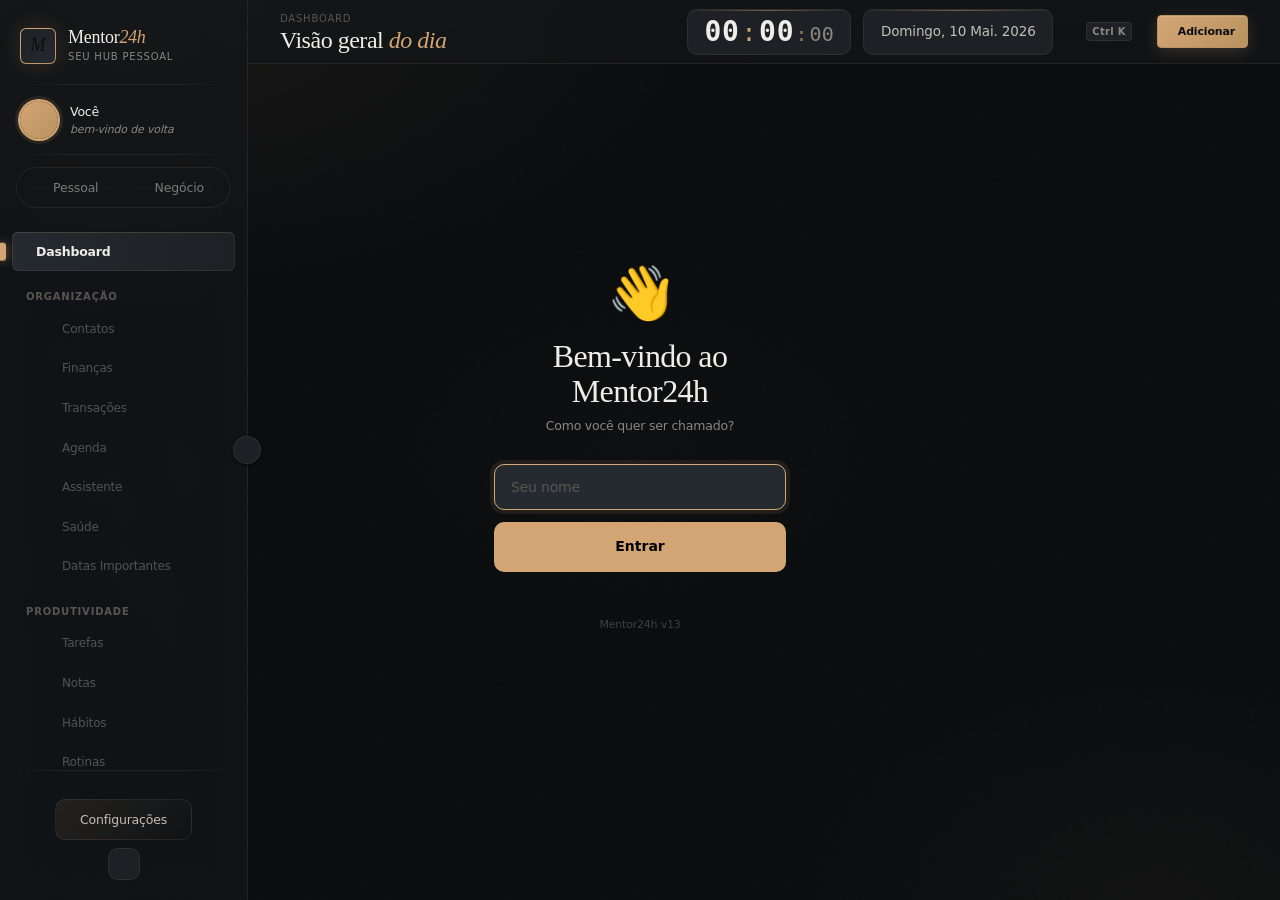
==== index.html @ c465fd3e "chore: indicador de versão visível na tela de boas-vindas (v13) Mostra "Mentor24h v13" na tela de no" ====
<!DOCTYPE html>
<html lang="pt-BR" data-theme="dark" data-mode="pessoal">
<head>
  <meta charset="UTF-8">
  <meta name="viewport" content="width=device-width, initial-scale=1.0, viewport-fit=cover">
  <meta name="theme-color" content="#08080F">
  <title>Mentor24h — Seu Hub Pessoal</title>
  <meta name="description" content="Organize sua vida pessoal e seu negócio num só lugar.">
  <!-- SEC-01: Content Security Policy — bloqueia exfiltração de localStorage por XSS -->
  <meta http-equiv="Content-Security-Policy" content="default-src 'self'; script-src 'self' 'unsafe-inline'; style-src 'self' 'unsafe-inline' https://fonts.googleapis.com; font-src 'self' https://fonts.gstatic.com; connect-src https://openrouter.ai https://api.openai.com https://generativelanguage.googleapis.com https://api.anthropic.com https://api.groq.com https://qrnvykzozbnqmvicscbr.supabase.co; img-src 'self' data: blob:; object-src 'none';">

  <!-- Fontes: preconnect elimina latência DNS/TLS; link paralelo ao invés de @import sequencial -->
  <link rel="preconnect" href="https://fonts.googleapis.com">
  <link rel="preconnect" href="https://fonts.gstatic.com" crossorigin>
  <link rel="stylesheet" href="https://fonts.googleapis.com/css2?family=Fraunces:ital,opsz,wght@0,9..144,300;0,9..144,400;0,9..144,500;1,9..144,300;1,9..144,400&family=Switzer:wght@300;400;500;600;700&family=JetBrains+Mono:wght@400;500;600&display=swap">
  <link rel="stylesheet" href="css/tokens.css">
  <link rel="stylesheet" href="css/base.css">
  <link rel="stylesheet" href="css/layout.css?v=10">
  <link rel="stylesheet" href="css/bento.css?v=8">
  <link rel="stylesheet" href="css/components.css?v=8">
  <link rel="stylesheet" href="css/pages.css?v=10">
  <link rel="stylesheet" href="css/motion.css?v=8">
  <link rel="stylesheet" href="css/negocio.css?v=2">
  <link rel="stylesheet" href="css/themes.css">
  <link rel="stylesheet" href="css/sidebar.css?v=4">
  <link rel="stylesheet" href="css/dashboard-pessoal.css?v=1">
  <link rel="stylesheet" href="css/painel-negocio.css?v=2">
  <link rel="stylesheet" href="css/medicamentos.css">
  <link rel="stylesheet" href="css/print.css">
  <link rel="manifest" href="manifest.json">
  <link rel="apple-touch-icon" href="data:image/svg+xml,%3Csvg xmlns='http://www.w3.org/2000/svg' viewBox='0 0 192 192'%3E%3Crect width='192' height='192' rx='32' fill='%230B0D0F'/%3E%3Ctext x='50%25' y='56%25' dominant-baseline='middle' text-anchor='middle' font-family='serif' font-size='120' font-weight='bold' fill='%23D4A574'%3EM%3C/text%3E%3C/svg%3E">
</head>
<body>

<div id="app">

  <!-- ═══ SIDEBAR ═══ -->
  <aside id="sidebar">
    <div class="sidebar-inner">
    <!-- ZONA 1: Logo & Branding -->
    <div class="sidebar-zona-logo" data-zona="1">
      <div class="brand-logo"><span>M</span></div>
      <div class="brand-text">
        <span class="name">Mentor<em>24h</em></span>
        <span class="tag">Seu Hub Pessoal</span>
      </div>
    </div>

    <!-- ZONA 2: Avatar & Saudação Dinâmica -->
    <div class="sidebar-zona-avatar" data-zona="2">
      <div class="avatar" id="side-avatar"></div>
      <div class="user-info">
        <span class="name" id="side-nome">Você</span>
        <span class="sidebar-saudacao" id="sidebar-saudacao">bem-vindo de volta</span>
      </div>
    </div>

    <!-- ZONA 3: Modo Switcher -->
    <div class="sidebar-zona-switcher" data-zona="3">
      <div class="modo-switcher">
        <button class="modo-btn modo-pessoal-btn" data-modo="pessoal" title="Modo Pessoal">
          <span data-icon="user-circle" data-size="14"></span>
          <span class="modo-label">Pessoal</span>
        </button>
        <button class="modo-btn modo-negocio-btn" data-modo="negocio" title="Modo Negócio">
          <span data-icon="briefcase" data-size="14"></span>
          <span class="modo-label">Negócio</span>
        </button>
      </div>
    </div>

    <!-- ZONA 4: Navegação -->
    <div class="sidebar-zona-nav" data-zona="4">
    <!-- Dot indicator deslizante — posicionado por js/sidebar-dot.js -->
    <div id="sidebar-dot" class="sidebar-dot-indicator" aria-hidden="true"></div>
    <nav class="sidebar-nav">

      <!-- Dashboard -->
      <div class="nav-item active" data-nav="dashboard" data-tooltip="Dashboard">
        <span data-icon="layout-dashboard"></span>
        <span class="nav-label">Dashboard</span>
      </div>

      <!-- Seção: Organização (sempre aberta) -->
      <div class="nav-section-block" id="group-organizacao" data-context="pessoal">
        <p class="nav-section-label">Organização</p>
        <div class="nav-item nav-sub" data-nav="contatos" data-tooltip="Contatos">
          <span data-icon="address-book" data-size="14"></span>
          <span class="nav-label">Contatos</span>
        </div>
        <div class="nav-item nav-sub" data-nav="contas" data-tooltip="Finanças">
          <span data-icon="wallet" data-size="14"></span>
          <span class="nav-label">Finanças</span>
          <span class="nav-badge" id="nav-badge-contas"></span>
        </div>
        <div class="nav-item nav-sub" data-nav="transacoes" data-tooltip="Transações">
          <span data-icon="arrow-left-right" data-size="14"></span>
          <span class="nav-label">Transações</span>
        </div>
        <div class="nav-item nav-sub" data-nav="agenda-hibrida" data-tooltip="Agenda">
          <span data-icon="calendar" data-size="14"></span>
          <span class="nav-label">Agenda</span>
        </div>
        <div class="nav-item nav-sub" data-nav="chat-ai" data-tooltip="Assistente">
          <span data-icon="message-circle" data-size="14"></span>
          <span class="nav-label">Assistente</span>
        </div>
        <div class="nav-item nav-sub" data-nav="medicamentos" data-tooltip="Saúde">
          <span data-icon="heart-pulse" data-size="14"></span>
          <span class="nav-label">Saúde</span>
        </div>
        <div class="nav-item nav-sub" data-nav="datas-importantes" data-tooltip="Datas Importantes">
          <span data-icon="cake" data-size="14"></span>
          <span class="nav-label">Datas Importantes</span>
        </div>
      </div>

      <!-- Seção: Produtividade (sempre aberta) -->
      <div class="nav-section-block" id="group-produtividade" data-context="pessoal">
        <p class="nav-section-label">Produtividade</p>
        <div class="nav-item nav-sub" data-nav="tarefas" data-tooltip="Tarefas">
          <span data-icon="check-square" data-size="14"></span>
          <span class="nav-label">Tarefas</span>
        </div>
        <div class="nav-item nav-sub" data-nav="notas" data-tooltip="Notas">
          <span data-icon="file-text" data-size="14"></span>
          <span class="nav-label">Notas</span>
        </div>
        <div class="nav-item nav-sub" data-nav="habitos" data-tooltip="Hábitos">
          <span data-icon="flame" data-size="14"></span>
          <span class="nav-label">Hábitos</span>
        </div>
        <div class="nav-item nav-sub" data-nav="rotinas" data-tooltip="Rotinas">
          <span data-icon="sunrise" data-size="14"></span>
          <span class="nav-label">Rotinas</span>
        </div>
        <div class="nav-item nav-sub" data-nav="estudos" data-tooltip="Estudos">
          <span data-icon="graduation-cap" data-size="14"></span>
          <span class="nav-label">Estudos</span>
        </div>
        <div class="nav-item nav-sub" data-nav="metas" data-tooltip="Metas">
          <span data-icon="target" data-size="14"></span>
          <span class="nav-label">Metas</span>
        </div>
      </div>

      <!-- Grupo: Negócio (Clientes, Produtos, Vendas, Estoque) -->
      <div class="nav-group" id="group-negocio" data-context="negocio">
        <div class="nav-group-header" data-group="negocio" data-tooltip="Meu Negócio">
          <span data-icon="briefcase"></span>
          <span class="nav-label">Meu Negócio</span>
          <span class="nav-group-arrow" data-icon="chevron-right" data-size="14"></span>
        </div>
        <div class="nav-group-items">
          <div class="nav-item nav-sub" data-nav="clientes" data-tooltip="Clientes">
            <span data-icon="users" data-size="14"></span>
            <span class="nav-label">Clientes</span>
          </div>
          <div class="nav-item nav-sub" data-nav="produtos" data-tooltip="Produtos">
            <span data-icon="package" data-size="14"></span>
            <span class="nav-label">Produtos</span>
          </div>
          <div class="nav-item nav-sub" data-nav="vendas" data-tooltip="Vendas">
            <span data-icon="shopping-cart" data-size="14"></span>
            <span class="nav-label">Vendas</span>
          </div>
          <div class="nav-item nav-sub" data-nav="estoque" data-tooltip="Estoque">
            <span data-icon="archive" data-size="14"></span>
            <span class="nav-label">Estoque</span>
          </div>
          <div class="nav-item nav-sub" data-nav="relatorios" data-tooltip="Relatórios">
            <span data-icon="bar-chart-2" data-size="14"></span>
            <span class="nav-label">Relatórios</span>
          </div>

          <!-- Timer Rápido -->
          <div class="alarm-nav-item" id="alarm-widget">
            <button class="alarm-nav-btn" id="alarm-toggle" title="Timer Rápido">
              <svg viewBox="0 0 24 24" fill="none" stroke="currentColor" stroke-width="1.75" stroke-linecap="round" stroke-linejoin="round" style="width:14px;height:14px;flex-shrink:0">
                <circle cx="12" cy="13" r="8"/><path d="M12 9v4l2 2"/><path d="M5 3 2 6m20 0-3-3"/><path d="M6.38 18.7 4 21m16-2.3L17.64 21"/>
              </svg>
              <span class="nav-label">Timer Rápido</span>
              <span class="alarm-countdown" id="alarm-countdown"></span>
            </button>
            <div class="alarm-panel" id="alarm-panel">
              <div class="alarm-panel-title">Timer rápido</div>
              <div class="alarm-presets">
                <button class="alarm-preset" data-min="1">1m</button>
                <button class="alarm-preset" data-min="2">2m</button>
                <button class="alarm-preset" data-min="3">3m</button>
                <button class="alarm-preset" data-min="5">5m</button>
                <button class="alarm-preset" data-min="10">10m</button>
                <button class="alarm-preset" data-min="15">15m</button>
                <button class="alarm-preset" data-min="30">30m</button>
              </div>
              <div class="alarm-custom-row">
                <input type="number" class="alarm-custom-input" id="alarm-custom-min" min="1" max="999" placeholder="min" value="">
                <button class="alarm-custom-go" id="alarm-custom-go">Iniciar</button>
              </div>
              <div class="alarm-running" id="alarm-running" style="display:none">
                <div class="alarm-running-bar"><div class="alarm-running-fill" id="alarm-fill"></div></div>
                <div class="alarm-running-info">
                  <span class="alarm-running-label">Restam</span>
                  <span class="alarm-running-time" id="alarm-remain">—</span>
                </div>
                <button class="alarm-cancel-btn" id="alarm-cancel">Cancelar</button>
              </div>
            </div>
          </div>

        </div>
      </div>

    </nav>
    </div>

    <!-- ZONA 5: Footer fixo — Separador + Configurações + Collapse -->
    <div class="sidebar-zona-footer" data-zona="5">
    <div class="sidebar-foot">
      <div class="sidebar-foot-separator"></div>
      <div class="nav-item sidebar-config-btn" data-nav="config" data-tooltip="Configurações">
        <span data-icon="settings-2"></span>
        <span class="nav-label">Configurações</span>
        <span class="config-btn-arrow" data-icon="chevron-right" data-size="12"></span>
      </div>
      <button class="collapse-btn" id="btn-collapse" title="Recolher menu">
        <span data-icon="panel-left-close"></span>
      </button>
    </div>
    </div>
    </div><!-- /.sidebar-inner -->

    <!-- Toggle desktop — fora do inner, nunca clipado pelo overflow -->
    <button class="sidebar-toggle" id="sidebar-toggle" aria-label="Alternar menu lateral" aria-expanded="true">
      <span class="sidebar-toggle-icon" data-icon="chevron-left" data-size="16"></span>
    </button>
  </aside>


  <!-- ═══ MAIN ═══ -->
  <main id="main">

    <header id="topbar">
      <button class="mobile-menu-btn sidebar-hamburger" id="btn-mobile-menu" aria-label="Abrir menu" title="Menu">
        <span data-icon="menu" data-size="20"></span>
      </button>

      <div class="topbar-title">
        <span class="crumb" id="topbar-crumb">dashboard</span>
        <h1 class="title">
          <span id="topbar-title-text">Visão geral </span>
          <em class="display-italic" id="topbar-title-em">do dia</em>
        </h1>
        <span class="modo-label-header" id="modo-label-header" style="display:none; font-size:var(--type-xs); color:var(--text-quiet); margin-top:var(--s-1)">— Modo Pessoal</span>
      </div>
      <div class="topbar-actions">

        <!-- Relógio -->
        <div class="tb-widget tb-clock-widget">
          <div class="tb-clock" id="topbar-clock">
            <span class="tc-h">00</span><span class="tc-sep">:</span><span class="tc-m">00</span><span class="tc-sep tc-sep-s">:</span><span class="tc-s">00</span>
          </div>
        </div>

        <!-- Data -->
        <div class="tb-widget tb-date-widget">
          <div class="tb-date" id="topbar-date">domingo, 10 mai. 2026</div>
        </div>

        <!-- Ctrl+K hint -->
        <button class="btn btn-ghost btn-sm cmd-trigger-btn" id="cmd-trigger" title="Busca rápida (Ctrl+K)">
          <span data-icon="search" data-size="14"></span>
          <kbd class="cmd-hint">Ctrl K</kbd>
        </button>

        <button class="btn btn-primary btn-sm" onclick="handleGlobalAdd()">
          <span data-icon="plus" data-size="14"></span>
          <span>Adicionar</span>
        </button>
      </div>
    </header>

    <!-- ─── DASHBOARD ─── -->
    <section class="page active" data-page="dashboard">
      <div id="dashboard-content"></div>
    </section>

    <!-- ─── PAINEL NEGÓCIO ─── -->
    <section class="page" data-page="painel">
      <div id="painel-negocio-content"></div>
    </section>

    <!-- ─── RELATÓRIOS ─── -->
    <section class="page" data-page="relatorios">
      <div id="relatorios-content"></div>
    </section>

    <!-- ─── CHAT AI ─── -->
    <section class="page" data-page="chat-ai">
      <div id="chat-ai-content"></div>
    </section>

    <!-- ─── CHAT WHATSAPP ─── -->
    <section class="page" data-page="chat-wa">
      <div id="chat-wa-content"></div>
    </section>

    <!-- ─── PRODUTOS ─── -->
    <section class="page" data-page="produtos">
      <div class="page-head">
        <div>
          <h2 class="page-title">Meus <em>produtos</em></h2>
          <div class="page-sub">Gerencie seu cardápio e catálogo</div>
        </div>
        <button class="btn btn-primary" onclick="Produtos && Produtos.novo && Produtos.novo()">
          <span data-icon="plus" data-size="14"></span>
          Novo produto
        </button>
      </div>
      <div id="produtos-content"><div class="empty-state"><span data-icon="package" data-size="32"></span><p>Módulo em breve</p></div></div>
    </section>

    <!-- ─── VENDAS ─── -->
    <section class="page" data-page="vendas">
      <div class="page-head">
        <div>
          <h2 class="page-title">Minhas <em>vendas</em></h2>
          <div class="page-sub">Registre e acompanhe suas vendas</div>
        </div>
        <button class="btn btn-primary" onclick="Vendas && Vendas.nova && Vendas.nova()">
          <span data-icon="plus" data-size="14"></span>
          Nova venda
        </button>
      </div>
      <div id="vendas-content"><div class="empty-state"><span data-icon="shopping-cart" data-size="32"></span><p>Módulo em breve</p></div></div>
    </section>

    <!-- ─── ESTOQUE ─── -->
    <section class="page" data-page="estoque">
      <div class="page-head">
        <div>
          <h2 class="page-title">Controle de <em>estoque</em></h2>
          <div class="page-sub">Entradas, saídas e alertas</div>
        </div>
      </div>
      <div id="estoque-content"><div class="empty-state"><span data-icon="archive" data-size="32"></span><p>Módulo em breve</p></div></div>
    </section>

    <!-- ─── CLIENTES ─── -->
    <section class="page" data-page="clientes">
      <div class="page-head">
        <div>
          <h2 class="page-title">Meus <em>clientes</em></h2>
          <div class="page-sub">CRM simples para seu negócio</div>
        </div>
        <button class="btn btn-primary" onclick="Clientes && Clientes.novo && Clientes.novo()">
          <span data-icon="plus" data-size="14"></span>
          Novo cliente
        </button>
      </div>
      <div id="clientes-content"><div class="empty-state"><span data-icon="users" data-size="32"></span><p>Módulo em breve</p></div></div>
    </section>

    <!-- ─── CONTAS ─── -->
    <section class="page" data-page="contas">
      <div class="bento stagger" id="contas-kpis" style="margin-bottom:var(--s-5);grid-template-columns:repeat(4,1fr);gap:var(--s-4)"></div>
      <div id="contas-filtros"></div>
      <div id="contas-lista"></div>
      <button class="fab" onclick="Modal.novaConta()" title="Nova conta">
        <span data-icon="plus"></span>
      </button>
    </section>

    <!-- ─── TRANSAÇÕES ─── -->
    <section class="page" data-page="transacoes">
      <div class="bento stagger" id="tx-kpis" style="margin-bottom:var(--s-5);grid-template-columns:repeat(3,1fr);gap:var(--s-4)"></div>
      <div class="filter-bar" id="tx-filtros"></div>
      <div class="bento-card" style="padding:var(--s-3)">
        <div id="tx-lista"></div>
      </div>
      <button class="fab" onclick="Modal.novaTransacao()" title="Nova transação">
        <span data-icon="plus"></span>
      </button>
    </section>

    <!-- ─── METAS ─── -->
    <section class="page" data-page="metas">
      <div class="page-head">
        <div>
          <h2 class="page-title">Caixinhas <em>de poupança</em></h2>
          <div class="page-sub">Guarde dinheiro para seus objetivos</div>
        </div>
        <button class="btn btn-primary" onclick="Modal.novaMeta()">
          <span data-icon="plus" data-size="14"></span>
          Nova caixinha
        </button>
      </div>
      <div class="metas-grid" id="metas-grid"></div>
    </section>

    <!-- ─── AGENDA ─── -->
    <section class="page" data-page="agenda">
      <div id="agenda-content"></div>
    </section>

    <!-- ─── MEDICAMENTOS ─── -->
    <section class="page" data-page="medicamentos">
      <div id="medicamentos-content"></div>
    </section>

    <!-- ─── TAREFAS ─── -->
    <section class="page" data-page="tarefas">
      <div id="tarefas-content"></div>
    </section>

    <!-- ─── CONTATOS ─── -->
    <section class="page" data-page="contatos">
      <div id="contatos-content"></div>
    </section>

    <!-- ─── AGENDA HÍBRIDA ─── -->
    <section class="page" data-page="agenda-hibrida">
      <div id="agenda-hibrida-content"></div>
    </section>

    <!-- ─── HÁBITOS ─── -->
    <section class="page" data-page="habitos">
      <div id="habitos-content"></div>
    </section>

    <!-- ─── NOTAS ─── -->
    <section class="page" data-page="notas">
      <div id="notas-content"></div>
    </section>

    <!-- ─── DATAS IMPORTANTES ─── -->
    <section class="page" data-page="datas-importantes">
      <div id="datas-importantes-content"></div>
    </section>

    <!-- ─── ROTINAS ─── -->
    <section class="page" data-page="rotinas">
      <div id="rotinas-content"></div>
    </section>

    <!-- ─── ESTUDOS ─── -->
    <section class="page" data-page="estudos">
      <div id="estudos-content"></div>
    </section>

    <!-- ─── KANBAN ─── -->
    <section class="page" data-page="kanban">
      <div class="page-head">
        <div>
          <h2 class="page-title">Quadro <em>kanban</em></h2>
          <div class="page-sub">Organize suas tarefas e anotações</div>
        </div>
        <button class="btn btn-primary" onclick="Modal.novoKanban()">
          <span data-icon="plus" data-size="14"></span>
          Novo card
        </button>
      </div>
      <div class="kanban-board">
        <div class="kanban-col col-todo" data-col="todo">
          <div class="kanban-col-head">
            <div class="dot"></div>
            <div class="title">A Fazer</div>
            <span class="count" id="kb-count-todo">0</span>
            <button class="add" onclick="Modal.novoKanban('todo')"><span data-icon="plus"></span></button>
          </div>
          <div class="kanban-cards" id="kb-todo"></div>
        </div>
        <div class="kanban-col col-doing" data-col="doing">
          <div class="kanban-col-head">
            <div class="dot"></div>
            <div class="title">Em Andamento</div>
            <span class="count" id="kb-count-doing">0</span>
            <button class="add" onclick="Modal.novoKanban('doing')"><span data-icon="plus"></span></button>
          </div>
          <div class="kanban-cards" id="kb-doing"></div>
        </div>
        <div class="kanban-col col-done" data-col="done">
          <div class="kanban-col-head">
            <div class="dot"></div>
            <div class="title">Concluído</div>
            <span class="count" id="kb-count-done">0</span>
            <button class="add" onclick="Modal.novoKanban('done')"><span data-icon="plus"></span></button>
          </div>
          <div class="kanban-cards" id="kb-done"></div>
        </div>
      </div>
    </section>

    <!-- ─── CATEGORIAS ─── -->
    <section class="page" data-page="categorias">
      <div class="page-head">
        <div>
          <h2 class="page-title">Suas <em>categorias</em></h2>
          <div class="page-sub">Organize seus gastos por tipo</div>
        </div>
        <button class="btn btn-primary" onclick="Modal.novaCategoria()">
          <span data-icon="plus" data-size="14"></span>
          Nova categoria
        </button>
      </div>
      <div class="cat-grid" id="cats-grid"></div>
    </section>

    <!-- ─── CONFIG ─── -->
    <section class="page" data-page="config">

      <!-- HERO: Avatar + Nome + Plano -->
      <div class="cfg-hero">
        <div class="cfg-hero-bg"></div>
        <div class="cfg-hero-content">
          <div class="cfg-avatar-wrap">
            <div class="cfg-avatar-ring">
              <div class="cfg-avatar-display" id="cfg-avatar-display">
                <!-- SVG do avatar selecionado renderizado aqui via JS -->
              </div>
            </div>
            <button class="cfg-avatar-edit-btn" id="cfg-avatar-edit-btn" title="Mudar avatar" aria-label="Mudar avatar">
              <span data-icon="pencil" data-size="12"></span>
            </button>
          </div>
          <div class="cfg-hero-info">
            <h2 class="cfg-hero-name" id="cfg-hero-name">Você</h2>
            <span class="cfg-hero-badge">Hub Pessoal · Premium</span>
          </div>
        </div>
      </div>

      <!-- AVATAR SELECTOR (oculto por padrão, abre ao clicar editar) -->
      <div class="cfg-avatar-picker" id="cfg-avatar-picker" style="display:none">
        <div class="cfg-picker-label">Escolha seu avatar</div>
        <div class="cfg-picker-section-label">Feminino</div>
        <div class="cfg-avatar-grid" id="cfg-avatar-grid-fem">
          <!-- 6 SVGs femininos — renderizados pelo JS -->
        </div>
        <div class="cfg-picker-section-label" style="margin-top:var(--s-4)">Masculino</div>
        <div class="cfg-avatar-grid" id="cfg-avatar-grid-masc">
          <!-- 6 SVGs masculinos — renderizados pelo JS -->
        </div>
        <button class="btn btn-secondary cfg-picker-close" id="cfg-picker-close">Fechar</button>
      </div>

      <div class="cfg-stack">

        <!-- SEÇÃO: Perfil -->
        <div class="cfg-card">
          <div class="cfg-card-head">
            <span class="cfg-card-icon cfg-icon-violet" data-icon="user" data-size="16"></span>
            <h3 class="cfg-card-title">Perfil</h3>
          </div>
          <div class="cfg-card-body">
            <div class="cfg-field">
              <label class="cfg-field-label">Seu nome</label>
              <input type="text" id="cfg-nome" class="cfg-input"
                placeholder="Como quer ser chamado?"
                oninput="Config.updatePreview()">
            </div>
            <button class="btn btn-primary cfg-save-btn" onclick="Config.salvar()">
              <span data-icon="check" data-size="14"></span>
              Salvar perfil
            </button>
          </div>
        </div>

        <!-- SEÇÃO: Aparência (theme toggle AQUI) -->
        <div class="cfg-card">
          <div class="cfg-card-head">
            <span class="cfg-card-icon cfg-icon-amber" data-icon="sun" data-size="16"></span>
            <h3 class="cfg-card-title">Aparência</h3>
          </div>
          <div class="cfg-card-body">
            <div class="cfg-row">
              <div class="cfg-row-info">
                <span class="cfg-row-label">Tema</span>
                <span class="cfg-row-sub">Claro ou escuro</span>
              </div>
              <div class="cfg-theme-control">
                <span class="cfg-theme-icon" aria-hidden="true">☀️</span>
                <label class="theme-switch">
                  <input type="checkbox" id="theme-input" aria-label="Alternar tema">
                  <span class="theme-track"></span>
                </label>
                <span class="cfg-theme-icon" aria-hidden="true">🌙</span>
              </div>
            </div>
          </div>
        </div>

        <!-- SEÇÃO: Moeda & Finanças -->
        <div class="cfg-card">
          <div class="cfg-card-head">
            <span class="cfg-card-icon cfg-icon-green" data-icon="wallet" data-size="16"></span>
            <h3 class="cfg-card-title">Moeda & Finanças</h3>
          </div>
          <div class="cfg-card-body">
            <div class="cfg-field-row">
              <div class="cfg-field">
                <label class="cfg-field-label">Moeda</label>
                <select id="cfg-moeda" class="cfg-select">
                  <option value="BRL">R$ — Real Brasileiro</option>
                  <option value="USD">$ — Dólar Americano</option>
                  <option value="EUR">€ — Euro</option>
                </select>
              </div>
              <div class="cfg-field">
                <label class="cfg-field-label">Saldo Inicial (R$)</label>
                <input type="number" id="cfg-saldo" class="cfg-input"
                  min="0" step="0.01" placeholder="0,00">
                <div class="cfg-field-hint">Base para calcular saldo disponível</div>
              </div>
            </div>
            <button class="btn btn-primary cfg-save-btn" onclick="Config.salvar()">
              <span data-icon="save" data-size="14"></span>
              Salvar preferências
            </button>
          </div>
        </div>

        <!-- SEÇÃO: Inteligência Artificial (renderizada por LLM.renderConfig) -->
        <div id="config-llm-section"></div>

        <!-- SEÇÃO: Lembretes & Notificações -->
        <div class="cfg-card">
          <div class="cfg-card-head">
            <span class="cfg-card-icon cfg-icon-amber" data-icon="bell" data-size="16"></span>
            <h3 class="cfg-card-title">Lembretes & Notificações</h3>
          </div>
          <div class="cfg-card-body">
            <div id="notif-btn-area"></div>
          </div>
        </div>

        <!-- SEÇÃO: Dados & Privacidade -->
        <div class="cfg-card">
          <div class="cfg-card-head">
            <span class="cfg-card-icon cfg-icon-blue" data-icon="database" data-size="16"></span>
            <h3 class="cfg-card-title">Dados & Privacidade</h3>
          </div>
          <div class="cfg-card-body cfg-data-actions">
            <button class="cfg-action-row" onclick="Config.exportar()">
              <span class="cfg-action-icon cfg-icon-green" data-icon="download" data-size="16"></span>
              <div class="cfg-action-info">
                <span class="cfg-action-label">Exportar backup</span>
                <span class="cfg-action-sub">Baixar arquivo JSON com seus dados</span>
              </div>
              <span data-icon="chevron-right" data-size="14" class="cfg-action-arrow"></span>
            </button>
            <label class="cfg-action-row" style="cursor:pointer">
              <span class="cfg-action-icon cfg-icon-amber" data-icon="upload" data-size="16"></span>
              <div class="cfg-action-info">
                <span class="cfg-action-label">Importar backup</span>
                <span class="cfg-action-sub">Restaurar dados de um arquivo JSON</span>
              </div>
              <span data-icon="chevron-right" data-size="14" class="cfg-action-arrow"></span>
              <input type="file" accept=".json" style="display:none"
                onchange="Config.importar(this.files[0])">
            </label>
            <button class="cfg-action-row cfg-action-danger" onclick="Config.limparTudo()">
              <span class="cfg-action-icon cfg-icon-red" data-icon="trash-2" data-size="16"></span>
              <div class="cfg-action-info">
                <span class="cfg-action-label">Apagar todos os dados</span>
                <span class="cfg-action-sub">Ação irreversível — reinicia o app</span>
              </div>
              <span data-icon="chevron-right" data-size="14" class="cfg-action-arrow"></span>
            </button>
          </div>
        </div>

      </div><!-- /.cfg-stack -->
    </section>

  </main>
</div>

<!-- ═══ SIDEBAR OVERLAY (mobile) ═══ -->
<div id="sidebar-overlay" class="sidebar-overlay"></div>

<!-- ═══ BOTTOM NAV (mobile) ═══ -->
<nav id="bottom-nav" class="bottom-nav">
  <button class="bnav-item active" data-nav="dashboard">
    <span data-icon="layout-dashboard" data-size="20"></span>
    <span class="bnav-label">Início</span>
  </button>
  <button class="bnav-item" data-nav="chat-ai">
    <span data-icon="message-square" data-size="20"></span>
    <span class="bnav-label">Chat</span>
  </button>
  <button class="bnav-item" data-nav="vendas">
    <span data-icon="briefcase" data-size="20"></span>
    <span class="bnav-label">Negócio</span>
  </button>
  <button class="bnav-item" data-nav="contas">
    <span data-icon="wallet" data-size="20"></span>
    <span class="bnav-label">Finanças</span>
  </button>
  <button class="bnav-item" data-nav="tarefas">
    <span data-icon="user-circle" data-size="20"></span>
    <span class="bnav-label">Pessoal</span>
  </button>
</nav>

<!-- ═══ COMMAND PALETTE ═══ -->
<div id="cmd-palette" class="cmd-palette">
  <div class="cmd-backdrop"></div>
  <div class="cmd-panel">
    <div class="cmd-input-row">
      <span data-icon="search" data-size="16" class="cmd-search-icon"></span>
      <input id="cmd-input" type="text" placeholder="O que você quer fazer?" autocomplete="off" spellcheck="false">
      <kbd class="cmd-esc-key">ESC</kbd>
    </div>
    <div id="cmd-results" class="cmd-results"></div>
    <div class="cmd-footer">
      <span>↑↓ navegar</span>
      <span>Enter confirmar</span>
      <span>ESC fechar</span>
    </div>
  </div>
</div>

<!-- ═══ CLOUD SETUP — Tela de boas-vindas (primeiro acesso) ═══ -->
<div id="cloud-setup-overlay" style="display:none; position:fixed; inset:0; background:var(--bg-base); z-index:9999; align-items:center; justify-content:center; flex-direction:column;">
  <div style="text-align:center; max-width:340px; width:100%; padding:0 24px; box-sizing:border-box;">
    <div style="font-size:52px; margin-bottom:20px; line-height:1;">👋</div>
    <h2 style="font-family:var(--font-display); font-size:var(--t-2xl); color:var(--text-1); margin:0 0 8px; font-weight:500;">Bem-vindo ao Mentor24h</h2>
    <p style="color:var(--text-3); font-size:var(--t-sm); margin:0 0 28px; line-height:1.5;">Como você quer ser chamado?</p>
    <input id="cloud-setup-nome" type="text" placeholder="Seu nome" autocomplete="off"
      style="width:100%; box-sizing:border-box; padding:14px 16px; background:var(--surface-3); border:1px solid var(--line-3); border-radius:var(--r-md); color:var(--text-1); font-family:var(--font-body); font-size:var(--t-base); outline:none; margin-bottom:12px; transition:border-color 150ms;"
      onfocus="this.style.borderColor='var(--color-gold)'"
      onblur="this.style.borderColor='var(--line-3)'">
    <button id="cloud-setup-btn"
      style="width:100%; padding:14px; background:var(--color-gold); border:none; border-radius:var(--r-md); color:#000; font-family:var(--font-body); font-weight:700; font-size:var(--t-base); cursor:pointer; margin-bottom:8px;">
      Entrar
    </button>
    <p id="cloud-setup-err" style="color:#ef4444; font-size:var(--t-xs); min-height:16px; margin:0;"></p>
    <p style="color:var(--text-4); font-size:11px; margin:20px 0 0; opacity:.7;">Mentor24h v13</p>
  </div>
</div>

<!-- ═══ MODAL ═══ -->
<div id="modal-root">
  <div class="modal" id="modal-body-wrap"></div>
</div>

<!-- ═══ TOAST ═══ -->
<div id="toast-root"></div>

<!-- ═══ SCRIPTS (ordem importa) ═══ -->
<script src="js/supabase.min.js"></script>
<script src="js/cloud.js"></script>
<script src="js/icons.js"></script>
<script src="js/utils.js"></script>
<script src="js/avatars.js"></script>
<script src="js/db.js"></script>
<script src="js/repository.js"></script>
<script src="js/toast.js"></script>
<script src="js/theme.js"></script>
<script src="js/router.js"></script>
<script src="js/charts.js?v=8"></script>
<script src="js/modal.js?v=8"></script>
<script src="js/modules/painel.js?v=13"></script>
<script src="js/modules/timeline.js?v=1"></script>
<script src="js/modules/agenda-hibrida.js?v=1"></script>
<script src="js/modules/habitos.js?v=1"></script>
<script src="js/modules/notas.js?v=1"></script>
<script src="js/modules/datas-importantes.js?v=1"></script>
<script src="js/modules/rotinas.js?v=1"></script>
<script src="js/modules/estudos.js?v=1"></script>
<script src="js/modules/dashboard-pessoal.js?v=2"></script>
<script src="js/modules/relatorios.js?v=1"></script>
<script src="js/modules/assistente.js?v=1"></script>
<script src="js/dashboard.js?v=8"></script>
<script src="js/contas.js?v=8"></script>
<script src="js/transacoes.js?v=8"></script>
<script src="js/metas.js?v=8"></script>
<script src="js/kanban.js?v=8"></script>
<script src="js/categorias.js?v=8"></script>
<script src="js/config.js?v=9"></script>
<script src="js/llm-tools.js?v=8"></script>
<script src="js/llm.js?v=8"></script>
<script src="js/chat-wa.js?v=8"></script>
<script src="js/agenda.js?v=8"></script>
<script src="js/medicamentos.js?v=8"></script>
<script src="js/tarefas.js?v=8"></script>
<script src="js/contatos.js?v=10"></script>
<script src="js/produtos.js?v=8"></script>
<script src="js/vendas.js?v=8"></script>
<script src="js/estoque.js?v=8"></script>
<script src="js/clientes.js?v=8"></script>
<script src="js/command-palette.js?v=8"></script>
<script src="js/leo-data.js?v=8"></script>
<script src="js/notifications.js"></script>
<script src="js/app.js?v=14"></script>

<!-- Sidebar dot indicator — carrega após app.js ter definido o item ativo -->
<script src="js/sidebar-dot.js"></script>

<!-- Toast container — fora da sidebar e do #main, aria-live para acessibilidade -->
<div class="app-toast-container" aria-live="polite" aria-atomic="false"></div>

</body>
</html>
---- css/tokens.css ----
/* ═══════════════════════════════════════════════════════════
   OBSIDIAN — Design Token System v1.0
   Quiet Intelligence · Editorial Premium · Mentor24h
   Forge v5.2 | skill-forge-visual v5.0 | 2026-05-12
═══════════════════════════════════════════════════════════ */

/* Google Fonts movido para <link> no HTML (carregamento paralelo, não sequencial) */

:root {
  /* ─── Typography ─── */
  --font-display: 'Fraunces', Georgia, 'Times New Roman', serif;
  --font-body:    'Switzer', system-ui, -apple-system, sans-serif;
  --font-ui:      'Switzer', system-ui, -apple-system, sans-serif;
  --font-mono:    'JetBrains Mono', 'Fira Code', monospace;

  /* Type scale */
  --t-xs:   11px;
  --t-sm:   12.5px;
  --t-base: 14px;
  --t-md:   16px;
  --t-lg:   19px;
  --t-xl:   24px;
  --t-2xl:  32px;
  --t-3xl:  44px;
  --t-4xl:  64px;
  --t-hero: 88px;

  /* Letter spacing */
  --tracking-tight:  -0.02em;
  --tracking-snug:   -0.015em;
  --tracking-base:    0;
  --tracking-wide:    0.04em;
  --tracking-wider:   0.08em;
  --tracking-widest:  0.12em;

  /* Line heights */
  --leading-tight: 1.1;
  --leading-snug:  1.3;
  --leading-base:  1.55;
  --leading-loose: 1.75;

  /* ─── Spacing ─── */
  --s-1:  4px;
  --s-2:  8px;
  --s-3:  12px;
  --s-4:  16px;
  --s-5:  20px;
  --s-6:  24px;
  --s-7:  32px;
  --s-8:  40px;
  --s-9:  48px;
  --s-10: 64px;
  --s-11: 80px;
  --s-12: 120px;

  /* Semantic spacing aliases */
  --space-xs:  var(--s-1);
  --space-sm:  var(--s-2);
  --space-md:  var(--s-4);
  --space-lg:  var(--s-6);
  --space-xl:  var(--s-9);
  --space-2xl: var(--s-10);

  /* ─── Radius ─── */
  --r-xs:   4px;
  --r-sm:   6px;
  --r-md:   10px;
  --r-lg:   14px;
  --r-xl:   20px;
  --r-2xl:  28px;
  --r-full: 9999px;

  /* Semantic radius aliases */
  --radius-sm:   var(--r-sm);
  --radius-md:   var(--r-md);
  --radius-lg:   var(--r-lg);
  --radius-full: var(--r-full);

  /* ─── Easing ─── */
  --ease-out:    cubic-bezier(0.22, 1, 0.36, 1);
  --ease-spring: cubic-bezier(0.34, 1.56, 0.64, 1);
  --ease-back:   cubic-bezier(0.68, -0.55, 0.265, 1.55);
  --ease-smooth: cubic-bezier(0.4, 0, 0.2, 1);
  --ease-in:     cubic-bezier(0.4, 0, 1, 1);

  /* ─── Durations ─── */
  --d-instant:  80ms;
  --d-fast:    160ms;
  --d-base:    260ms;
  --d-slow:    380ms;
  --d-slower:  560ms;

  /* ─── Z-index ─── */
  --z-aurora:   -1;
  --z-base:      1;
  --z-sticky:   50;
  --z-sidebar:  80;
  --z-topbar:   90;
  --z-overlay: 100;
  --z-modal:   200;
  --z-toast:   300;
  --z-palette: 400;

  /* ─── Layout ─── */
  --sidebar-w:           248px;
  --sidebar-w-collapsed:  72px;
  --topbar-h:             64px;
  --content-pad:         var(--s-7);
  --mobile-breakpoint:   768px;

  /* ─── Semantic border aliases ─── */
  --border-soft: rgba(212, 165, 116, 0.10); /* mesmo valor que --line-2 */
}

/* ═══════════════════════════════════════════════════════════
   THEME — DARK · OBSIDIAN (default)
   Pedra preta, ouro líquido, inteligência silenciosa.
═══════════════════════════════════════════════════════════ */
[data-theme="dark"], :root:not([data-theme]) {
  /* ─── Surfaces ─── */
  --base:      #0B0D0F;
  --surface-1: #14171A;
  --surface-2: #1D2125;
  --surface-3: #252A30;
  --surface-4: #2E3540;
  --surface-5: #374250;

  /* ─── Glass ─── */
  --glass-1:    rgba(20, 23, 26, 0.72);
  --glass-2:    rgba(29, 33, 37, 0.88);
  --glass-blur: blur(20px) saturate(140%);

  /* ─── Lines / Borders ─── */
  --line-1: rgba(212, 165, 116, 0.05);
  --line-2: rgba(212, 165, 116, 0.10);
  --line-3: rgba(212, 165, 116, 0.18);
  --line-4: rgba(212, 165, 116, 0.30);

  /* ─── Signature: Ouro Líquido ─── */
  --color-gold:        #D4A574;
  --color-gold-muted:  #B8935F;
  --color-gold-subtle: rgba(212, 165, 116, 0.10);
  --color-gold-glow:   rgba(212, 165, 116, 0.20);

  /* Aliases para compatibilidade com código existente */
  --violet:        var(--color-gold);
  --violet-2:      var(--color-gold-muted);
  --violet-glow:   var(--color-gold-subtle);
  --violet-glow-2: var(--color-gold-glow);
  --gold:          var(--color-gold);
  --gold-bright:   #E8C088;
  --magenta:       var(--color-gold);
  --magenta-2:     var(--color-gold-muted);

  /* ─── Status Colors ─── */
  --color-success: #4ADE80;
  --color-error:   #F87171;
  --color-warning: #FBBF24;
  --color-info:    #60A5FA;

  --green:    var(--color-success);
  --green-2:  #22C55E;
  --green-bg: rgba(74, 222, 128, 0.10);

  --red:      var(--color-error);
  --red-2:    #EF4444;
  --red-bg:   rgba(248, 113, 113, 0.10);

  --amber:    var(--color-warning);
  --amber-2:  #F59E0B;
  --amber-glow: rgba(251, 191, 36, 0.12);

  --blue:     var(--color-info);
  --blue-2:   #3B82F6;
  --blue-bg:  rgba(96, 165, 250, 0.10);

  --orange:   #FB923C;
  --orange-bg: rgba(251, 146, 60, 0.10);

  /* ─── Text ─── */
  --text-1: #F0EDE8;
  --text-2: #C4BDB5;
  --text-3: #8B8680;
  --text-4: #5A5550;
  --text-5: #3A3530;

  /* ─── Atmospheric gradients (sutis — Quiet Intelligence) ─── */
  --aurora-1: radial-gradient(ellipse 70% 50% at 10% 0%,   rgba(212, 165, 116, 0.07), transparent 70%);
  --aurora-2: radial-gradient(ellipse 50% 45% at 90% 100%, rgba(212, 165, 116, 0.04), transparent 65%);
  --aurora-3: radial-gradient(ellipse 40% 35% at 50% 50%,  rgba(212, 165, 116, 0.02), transparent 70%);

  /* ─── Shadows ─── */
  --shadow-1: 0 1px 3px rgba(0, 0, 0, 0.60);
  --shadow-2: 0 4px 16px rgba(0, 0, 0, 0.50);
  --shadow-3: 0 8px 32px rgba(0, 0, 0, 0.60);
  --shadow-4: 0 24px 64px rgba(0, 0, 0, 0.70);
  --shadow-glow: 0 0 24px rgba(212, 165, 116, 0.18);

  --noise-opacity: 0.018;
}
---- css/base.css ----
/* ═══════════════════════════════════════════════════════════
   BASE — Primitives, global styles
   DEPRECATED: reset.css + typography.css substituem este arquivo.
   Mantido para compatibilidade. Não adicionar código novo aqui.
═══════════════════════════════════════════════════════════ */

*, *::before, *::after {
  box-sizing: border-box;
  margin: 0;
  padding: 0;
}

html {
  -webkit-text-size-adjust: 100%;
  -webkit-font-smoothing: antialiased;
  -moz-osx-font-smoothing: grayscale;
  text-rendering: optimizeLegibility;
  scroll-behavior: smooth;
  font-feature-settings: "ss01", "cv01", "cv02", "cv11";
}

body {
  font-family: var(--font-body);
  font-size: var(--t-base);
  font-weight: 400;
  line-height: var(--leading-base);
  letter-spacing: var(--tracking-snug);
  color: var(--text-1);
  background: var(--base);
  min-height: 100vh;
  overflow-x: hidden;
  position: relative;
  transition: background var(--d-slow) var(--ease-smooth), color var(--d-slow) var(--ease-smooth);
}

/* Aurora gradient background — atmospheric */
body::before {
  content: '';
  position: fixed;
  inset: 0;
  background:
    var(--aurora-1),
    var(--aurora-2),
    var(--aurora-3);
  pointer-events: none;
  z-index: var(--z-aurora);
  opacity: 1;
  transition: opacity var(--d-slow);
}

/* Subtle noise texture */
body::after {
  content: '';
  position: fixed;
  inset: 0;
  background-image: url("data:image/svg+xml,%3Csvg viewBox='0 0 200 200' xmlns='http://www.w3.org/2000/svg'%3E%3Cfilter id='noiseFilter'%3E%3CfeTurbulence type='fractalNoise' baseFrequency='0.85' numOctaves='3' stitchTiles='stitch'/%3E%3C/filter%3E%3Crect width='100%25' height='100%25' filter='url(%23noiseFilter)'/%3E%3C/svg%3E");
  opacity: var(--noise-opacity);
  pointer-events: none;
  mix-blend-mode: overlay;
  z-index: var(--z-aurora);
}

/* ─── Typography Primitives ─── */
h1, h2, h3, h4, h5, h6 {
  font-weight: 600;
  line-height: var(--leading-tight);
  letter-spacing: var(--tracking-tight);
  color: var(--text-1);
}

.display {
  font-family: var(--font-display);
  font-weight: 400;
  letter-spacing: var(--tracking-tight);
  line-height: var(--leading-tight);
}

.display-italic {
  font-family: var(--font-display);
  font-style: italic;
  font-weight: 400;
}

.mono, .num {
  font-family: var(--font-mono);
  font-feature-settings: "tnum", "ss01";
  font-variant-numeric: tabular-nums;
}

p { line-height: var(--leading-base); }

a {
  color: var(--violet);
  text-decoration: none;
  transition: color var(--d-fast) var(--ease-smooth);
}
a:hover { color: var(--violet-2); }

/* ─── Form elements ─── */
button {
  font: inherit;
  color: inherit;
  background: none;
  border: none;
  cursor: pointer;
  text-align: inherit;
}

input, textarea, select {
  font-family: var(--font-body);
  font-size: var(--t-sm);
  font-weight: 500;
  color: var(--text-1);
  background: var(--surface-2);
  border: 1px solid var(--line-2);
  border-radius: var(--r-md);
  padding: 11px 14px;
  width: 100%;
  outline: none;
  transition: border-color var(--d-fast), background var(--d-fast), box-shadow var(--d-fast);
  letter-spacing: var(--tracking-snug);
}

input::placeholder, textarea::placeholder {
  color: var(--text-4);
}

input:hover, textarea:hover, select:hover {
  border-color: var(--line-3);
  background: var(--surface-3);
}

input:focus, textarea:focus, select:focus {
  border-color: var(--violet);
  background: var(--surface-3);
  box-shadow: 0 0 0 4px var(--violet-glow);
}

select {
  appearance: none;
  -webkit-appearance: none;
  background-image: url("data:image/svg+xml,%3Csvg xmlns='http://www.w3.org/2000/svg' width='12' height='12' viewBox='0 0 24 24' fill='none' stroke='%238085A8' stroke-width='2.5' stroke-linecap='round' stroke-linejoin='round'%3E%3Cpolyline points='6 9 12 15 18 9'/%3E%3C/svg%3E");
  background-repeat: no-repeat;
  background-position: right 14px center;
  padding-right: 36px;
}

select option {
  background: var(--surface-2);
  color: var(--text-1);
  padding: var(--s-3);
}

input[type="date"] {
  color-scheme: dark;
  font-family: var(--font-mono);
  font-size: var(--t-sm);
}
[data-theme="light"] input[type="date"] { color-scheme: light; }

input[type="number"] { font-family: var(--font-mono); }

input[type="color"] {
  padding: 2px;
  background: var(--surface-2);
  border-radius: var(--r-sm);
  cursor: pointer;
  height: 40px;
  border: 1px solid var(--line-2);
}

textarea { resize: vertical; min-height: 80px; }

/* ─── Selection ─── */
::selection {
  background: var(--violet-glow-2);
  color: var(--text-1);
}

/* ─── Scrollbar ─── */
::-webkit-scrollbar { width: 8px; height: 8px; }
::-webkit-scrollbar-track { background: transparent; }
::-webkit-scrollbar-thumb {
  background: var(--line-3);
  border-radius: var(--r-full);
  transition: background var(--d-fast);
}
::-webkit-scrollbar-thumb:hover { background: var(--line-4); }

* { scrollbar-width: thin; scrollbar-color: var(--line-3) transparent; }

/* ─── Utility ─── */
.hidden { display: none !important; }
.invisible { visibility: hidden; }
.sr-only {
  position: absolute; width: 1px; height: 1px; padding: 0; margin: -1px;
  overflow: hidden; clip: rect(0,0,0,0); white-space: nowrap; border: 0;
}

.text-1 { color: var(--text-1); }
.text-2 { color: var(--text-2); }
.text-3 { color: var(--text-3); }
.text-4 { color: var(--text-4); }

.text-violet  { color: var(--violet); }
.text-amber   { color: var(--amber); }
.text-magenta { color: var(--magenta); }
.text-green   { color: var(--green); }
.text-red     { color: var(--red); }
.text-orange  { color: var(--orange); }
.text-blue    { color: var(--blue); }

.flex { display: flex; }
.inline-flex { display: inline-flex; }
.grid { display: grid; }
.gap-1 { gap: var(--s-1); } .gap-2 { gap: var(--s-2); } .gap-3 { gap: var(--s-3); }
.gap-4 { gap: var(--s-4); } .gap-5 { gap: var(--s-5); } .gap-6 { gap: var(--s-6); }
.items-center { align-items: center; }
.items-start { align-items: flex-start; }
.justify-between { justify-content: space-between; }
.flex-1 { flex: 1; min-width: 0; }
.shrink-0 { flex-shrink: 0; }

/* SVG icons baseline */
svg { display: block; flex-shrink: 0; }

/* Focus ring (keyboard only) */
:focus-visible {
  outline: 2px solid var(--violet);
  outline-offset: 2px;
  border-radius: var(--r-sm);
}
---- css/layout.css ----
/* ═══════════════════════════════════════════════════════════
   LAYOUT — Shell, sidebar, topbar, main
   OBSIDIAN Design System | Mentor24h | Forge v5.2
═══════════════════════════════════════════════════════════ */

#app {
  display: flex;
  min-height: 100vh;
  position: relative;
}

/* ─────────────────────────────────────────────
   SIDEBAR
─────────────────────────────────────────────── */
#sidebar {
  position: fixed;
  inset: 0 auto 0 0;
  width: var(--sidebar-w);
  background: var(--glass-1);
  backdrop-filter: var(--glass-blur);
  -webkit-backdrop-filter: var(--glass-blur);
  border-right: 1px solid var(--line-2);
  z-index: var(--z-sidebar);
  display: flex;
  flex-direction: column;
  transition: width var(--d-slow) var(--ease-out);
  overflow: hidden;
}

#sidebar.collapsed { width: var(--sidebar-w-collapsed); }

.sidebar-header {
  height: var(--topbar-h);
  padding: 0 var(--s-5);
  border-bottom: 1px solid var(--line-1);
  display: flex;
  align-items: center;
  gap: var(--s-3);
}

.brand-logo {
  width: 36px; height: 36px;
  background: linear-gradient(135deg, var(--color-gold), var(--color-gold-muted));
  border-radius: var(--r-sm);
  display: flex;
  align-items: center;
  justify-content: center;
  flex-shrink: 0;
  position: relative;
  box-shadow: var(--shadow-glow);
  transition: transform var(--d-base) var(--ease-spring);
}

.brand-logo::after {
  content: '';
  position: absolute;
  inset: 1px;
  background: linear-gradient(135deg, var(--surface-2), var(--surface-3));
  border-radius: calc(var(--r-sm) - 1px);
}

.brand-logo span {
  position: relative;
  z-index: 1;
  font-family: var(--font-display);
  font-style: italic;
  font-size: 18px;
  color: var(--base);
  font-weight: 400;
}

.brand-logo:hover { transform: rotate(-8deg) scale(1.05); }

.brand-text {
  flex: 1;
  overflow: hidden;
  white-space: nowrap;
  transition: opacity var(--d-base);
}

.brand-text .name {
  display: block;
  font-family: var(--font-display);
  font-size: 18px;
  font-weight: 400;
  color: var(--text-1);
  letter-spacing: var(--tracking-snug);
  line-height: 1;
}

.brand-text .name em {
  font-style: italic;
  color: var(--violet);
}

.brand-text .tag {
  display: block;
  font-size: 10px;
  font-weight: 500;
  color: var(--text-3);
  text-transform: uppercase;
  letter-spacing: var(--tracking-wider);
  margin-top: 3px;
}

#sidebar.collapsed .brand-text { opacity: 0; pointer-events: none; }

/* User section */
.sidebar-user {
  padding: var(--s-4) var(--s-5);
  display: flex;
  align-items: center;
  gap: var(--s-3);
  border-bottom: 1px solid var(--line-1);
  position: relative;
}

.avatar {
  width: 38px; height: 38px;
  border-radius: var(--r-full);
  display: flex;
  align-items: center;
  justify-content: center;
  flex-shrink: 0;
  font-weight: 600;
  font-size: 14px;
  color: var(--base);
  letter-spacing: 0;
  position: relative;
  background: linear-gradient(135deg, var(--color-gold), var(--color-gold-muted));
}

.avatar::after {
  content: '';
  position: absolute;
  inset: -2px;
  border-radius: inherit;
  background: var(--color-gold);
  z-index: -1;
  opacity: 0.4;
  filter: blur(8px);
}

.user-info {
  flex: 1;
  overflow: hidden;
  transition: opacity var(--d-base);
}

.user-info .name {
  display: block;
  font-size: var(--t-sm);
  font-weight: 600;
  color: var(--text-1);
  white-space: nowrap;
  overflow: hidden;
  text-overflow: ellipsis;
  letter-spacing: var(--tracking-snug);
}

.user-info .greet {
  display: block;
  font-size: 11px;
  color: var(--text-3);
  margin-top: 2px;
}

#sidebar.collapsed .user-info { opacity: 0; pointer-events: none; }

/* Navigation */
.sidebar-nav {
  flex: 1;
  padding: var(--s-3);
  overflow-y: auto;
  overflow-x: hidden;
  display: flex;
  flex-direction: column;
  gap: 2px;
}

.nav-section {
  font-size: 10px;
  font-weight: 600;
  letter-spacing: var(--tracking-wider);
  text-transform: uppercase;
  color: var(--text-4);
  padding: var(--s-3) var(--s-3) var(--s-2);
  margin-top: var(--s-3);
  white-space: nowrap;
  transition: opacity var(--d-base);
}

#sidebar.collapsed .nav-section { opacity: 0; }
#sidebar.collapsed .nav-section:not(:first-of-type) { margin-top: var(--s-2); }

.nav-item {
  display: flex;
  align-items: center;
  gap: var(--s-3);
  padding: 10px var(--s-3);
  border-radius: var(--r-sm);
  color: var(--text-3);
  font-size: var(--t-sm);
  font-weight: 500;
  cursor: pointer;
  position: relative;
  transition: all var(--d-fast) var(--ease-smooth);
  white-space: nowrap;
  letter-spacing: var(--tracking-snug);
  user-select: none;
}

.nav-item:hover {
  background: var(--surface-2);
  color: var(--text-1);
}

.nav-item.active {
  background: var(--surface-3);
  color: var(--text-1);
  box-shadow: inset 0 0 0 1px var(--line-2);
}

.nav-item.active::before {
  content: '';
  position: absolute;
  left: -3px;
  top: 50%;
  transform: translateY(-50%);
  width: 3px;
  height: 18px;
  background: var(--color-gold);
  border-radius: 0 var(--r-full) var(--r-full) 0;
  box-shadow: 0 0 12px var(--color-gold-glow);
}

.nav-item svg {
  width: 18px;
  height: 18px;
  stroke-width: 1.75;
  flex-shrink: 0;
}

.nav-item.active svg {
  color: var(--violet);
}

.nav-label {
  flex: 1;
  transition: opacity var(--d-base);
}

#sidebar.collapsed .nav-label { opacity: 0; }

.nav-badge {
  background: var(--red);
  color: white;
  font-size: 10px;
  font-weight: 700;
  padding: 1px 7px;
  border-radius: var(--r-full);
  min-width: 18px;
  text-align: center;
  line-height: 1.5;
  transition: opacity var(--d-base);
}

#sidebar.collapsed .nav-badge { opacity: 0; }
.nav-badge:empty { display: none; }

/* ─── Nav Groups (accordion) ─── */
.nav-group { overflow: hidden; }

.nav-group-header {
  display: flex;
  align-items: center;
  gap: var(--s-3);
  padding: 10px var(--s-3);
  border-radius: var(--r-sm);
  color: var(--text-3);
  font-size: var(--t-sm);
  font-weight: 500;
  cursor: pointer;
  position: relative;
  transition: all var(--d-fast) var(--ease-smooth);
  white-space: nowrap;
  user-select: none;
}

.nav-group-header:hover {
  background: var(--surface-2);
  color: var(--text-1);
}

.nav-group-header svg {
  width: 18px; height: 18px;
  stroke-width: 1.75;
  flex-shrink: 0;
}

.nav-group-arrow {
  margin-left: auto;
  flex-shrink: 0;
  transition: transform var(--d-base) var(--ease-smooth);
  opacity: 0.5;
}

.nav-group.open .nav-group-arrow { transform: rotate(90deg); opacity: 1; }

.nav-group-items {
  max-height: 0;
  overflow: hidden;
  transition: max-height var(--d-slow) var(--ease-out);
  will-change: max-height;
}

.nav-group.open .nav-group-items { max-height: 400px; }

.nav-sub {
  padding-left: calc(var(--s-3) + 26px) !important;
  font-size: calc(var(--t-sm) - 0.5px) !important;
}

.nav-sub svg { width: 15px !important; height: 15px !important; }

#sidebar.collapsed .nav-group-header { padding: 10px 0; justify-content: center; }
#sidebar.collapsed .nav-group-arrow { display: none; }
#sidebar.collapsed .nav-group-items { max-height: 0 !important; }

/* cmd trigger btn */
.cmd-trigger-btn {
  display: flex;
  align-items: center;
  gap: var(--s-2);
  color: var(--text-3);
}

.cmd-hint {
  font-family: var(--font-ui);
  font-size: 10px;
  background: var(--surface-2);
  border: 1px solid var(--line-2);
  border-radius: 4px;
  padding: 1px 5px;
  color: var(--text-3);
  letter-spacing: 0.03em;
}

@media (max-width: 640px) { .cmd-trigger-btn { display: none; } }

/* Sidebar footer */
.sidebar-foot {
  padding: var(--s-4) var(--s-5);
  border-top: 1px solid var(--line-1);
  display: flex;
  align-items: center;
  justify-content: space-between;
  gap: var(--s-3);
}

.theme-toggle-row {
  display: flex;
  align-items: center;
  gap: var(--s-2);
  font-size: 11px;
  color: var(--text-3);
  font-weight: 500;
  text-transform: uppercase;
  letter-spacing: var(--tracking-wider);
  flex: 1;
  overflow: hidden;
  white-space: nowrap;
}

#sidebar.collapsed .theme-label { display: none; }

.theme-switch {
  position: relative;
  width: 44px; height: 24px;
  flex-shrink: 0;
  cursor: pointer;
}

.theme-switch input { opacity: 0; width: 0; height: 0; position: absolute; }

.theme-track {
  position: absolute;
  inset: 0;
  background: var(--surface-3);
  border: 1px solid var(--line-2);
  border-radius: var(--r-full);
  transition: background var(--d-base);
}

.theme-track::after {
  content: '';
  position: absolute;
  top: 2px;
  left: 2px;
  width: 18px; height: 18px;
  background: var(--color-gold);
  border-radius: var(--r-full);
  transition: transform var(--d-base) var(--ease-spring), background var(--d-base);
  box-shadow: 0 2px 8px var(--color-gold-glow);
}

.theme-switch input:checked + .theme-track::after {
  transform: translateX(20px);
  background: var(--amber);
}

.collapse-btn {
  width: 28px; height: 28px;
  display: flex;
  align-items: center;
  justify-content: center;
  border-radius: var(--r-sm);
  color: var(--text-3);
  transition: all var(--d-fast);
  flex-shrink: 0;
}

.collapse-btn:hover { background: var(--surface-2); color: var(--text-1); }

.collapse-btn svg { width: 16px; height: 16px; stroke-width: 2; }

/* ─────────────────────────────────────────────
   MAIN
─────────────────────────────────────────────── */
#main {
  margin-left: var(--sidebar-w);
  flex: 1;
  min-height: 100vh;
  display: flex;
  flex-direction: column;
  transition: margin-left var(--d-slow) var(--ease-out);
  position: relative;
  z-index: 1;
}

#sidebar.collapsed ~ #main { margin-left: var(--sidebar-w-collapsed); }

/* Topbar */
#topbar {
  position: sticky;
  top: 0;
  height: var(--topbar-h);
  background: var(--glass-1);
  backdrop-filter: var(--glass-blur);
  -webkit-backdrop-filter: var(--glass-blur);
  border-bottom: 1px solid var(--line-2);
  padding: 0 var(--content-pad);
  display: flex;
  align-items: center;
  gap: var(--s-5);
  z-index: var(--z-topbar);
}

.topbar-title {
  display: flex;
  flex-direction: column;
  gap: 2px;
}

.topbar-title .crumb {
  font-size: 10px;
  font-weight: 500;
  text-transform: uppercase;
  letter-spacing: var(--tracking-wider);
  color: var(--text-4);
}

.topbar-title .title {
  font-family: var(--font-display);
  font-size: var(--t-xl);
  font-weight: 400;
  letter-spacing: var(--tracking-tight);
  color: var(--text-1);
  line-height: 1;
}

.topbar-title .title em {
  font-style: italic;
  color: var(--violet);
}

.topbar-actions {
  margin-left: auto;
  display: flex;
  align-items: center;
  gap: var(--s-3);
}

/* ══════════════════════════════════════════════
   TOPBAR WIDGETS — Clock · Date · Alarm
══════════════════════════════════════════════ */

/* Base widget box */
.tb-widget {
  height: calc(var(--topbar-h) - 18px);
  display: flex;
  align-items: center;
  justify-content: center;
  background: var(--surface-2);
  border: 1px solid var(--line-2);
  border-radius: var(--r-md);
  position: relative;
  overflow: visible;
  transition: border-color var(--d-fast), background var(--d-fast), box-shadow var(--d-fast);
}

.tb-widget::before {
  content: '';
  position: absolute;
  inset: 0 0 auto 0;
  height: 1px;
  background: linear-gradient(90deg, transparent, var(--color-gold), transparent);
  opacity: 0.45;
  border-radius: var(--r-md) var(--r-md) 0 0;
  pointer-events: none;
}

.tb-widget:hover {
  border-color: var(--line-3);
  background: var(--surface-3);
  box-shadow: var(--shadow-1);
}

/* ── Caixinha 1: Relógio ── */
.tb-clock-widget {
  padding: 0 16px;
  min-width: 160px;
}

.tb-clock {
  font-family: var(--font-mono);
  font-size: 28px;
  font-weight: 700;
  color: var(--text-1);
  letter-spacing: 0.03em;
  line-height: 1;
  font-variant-numeric: tabular-nums;
  display: flex;
  align-items: baseline;
  gap: 0;
}

.tc-h, .tc-m {
  font-size: 28px;
  font-weight: 700;
  color: var(--text-1);
}

.tc-sep {
  font-size: 24px;
  font-weight: 300;
  color: var(--violet);
  animation: tcBlink 1s step-end infinite;
  margin: 0 2px;
  line-height: 1;
}

.tc-sep-s {
  font-size: 20px;
  color: var(--magenta);
  opacity: 0.65;
  margin: 0 1px;
}

.tc-s {
  font-size: 20px;
  font-weight: 500;
  color: var(--text-3);
  letter-spacing: 0.02em;
}

@keyframes tcBlink {
  0%, 100% { opacity: 1; }
  50%       { opacity: 0.2; }
}

/* ── Caixinha 2: Data ── */
.tb-date-widget {
  padding: 0 14px;
  min-width: 190px;
}

.tb-date {
  font-family: var(--font-body);
  font-size: 13.5px;
  font-weight: 500;
  color: var(--text-2);
  letter-spacing: -0.01em;
  white-space: nowrap;
  text-transform: capitalize;
  line-height: 1;
}

/* ── Sidebar: Alarm nav item ── */
.alarm-nav-item {
  position: relative;
}

.alarm-nav-btn {
  display: flex;
  align-items: center;
  gap: var(--s-2);
  width: 100%;
  padding: 6px var(--s-3) 6px 28px;
  background: none;
  border: none;
  cursor: pointer;
  color: var(--text-secondary, var(--text-3));
  font-family: inherit;
  font-size: var(--t-sm);
  border-radius: var(--r-md);
  transition: color 160ms, background 160ms;
  text-align: left;
}

.alarm-nav-btn:hover {
  color: var(--text-prime, var(--text-1));
  background: var(--bg-elevated, var(--surface-2));
}

.alarm-nav-item.alarm-active .alarm-nav-btn { color: var(--amber); }
.alarm-nav-item.alarm-active .alarm-nav-btn svg { animation: alarmPulse 1s ease-in-out infinite; }

.alarm-nav-btn .alarm-countdown {
  margin-left: auto;
  font-family: var(--font-mono);
  font-size: 12px;
  color: var(--amber);
}

/* ── Caixinha 3: Alarme (topbar — mantido para compatibilidade) ── */
.tb-alarm-widget {
  padding: 0 12px;
  cursor: pointer;
  position: relative;
  overflow: visible;
}

.tb-alarm-btn {
  display: flex;
  align-items: center;
  gap: 6px;
  color: var(--text-3);
  transition: color var(--d-fast);
  position: relative;
  padding: 0;
  background: none;
  border: none;
  cursor: pointer;
}

.tb-alarm-btn svg {
  width: 20px; height: 20px;
  stroke-width: 1.75;
  transition: color var(--d-fast), transform var(--d-fast);
}

.tb-alarm-btn:hover { color: var(--violet); }
.tb-alarm-btn:hover svg { transform: rotate(-12deg) scale(1.1); }

.tb-alarm-widget.alarm-active .tb-alarm-btn { color: var(--amber); }
.tb-alarm-widget.alarm-active .tb-alarm-btn svg {
  animation: alarmPulse 1s ease-in-out infinite;
  color: var(--amber);
}

@keyframes alarmPulse {
  0%, 100% { transform: rotate(-8deg) scale(1); }
  50%       { transform: rotate(8deg) scale(1.15); }
}

.alarm-countdown {
  font-family: var(--font-mono);
  font-size: 13px;
  font-weight: 700;
  color: var(--amber);
  letter-spacing: 0.02em;
  font-variant-numeric: tabular-nums;
  min-width: 44px;
}

/* Alarm Panel (dropdown) */
.alarm-panel {
  position: fixed;
  width: 240px;
  background: var(--surface-2);
  border: 1px solid var(--line-3);
  border-radius: var(--r-lg);
  padding: var(--s-4);
  box-shadow: var(--shadow-3);
  display: none;
  flex-direction: column;
  gap: var(--s-3);
  z-index: var(--z-overlay);
  animation: panelIn var(--d-base) var(--ease-spring);
}

.alarm-panel.open { display: flex; }

@keyframes panelIn {
  from { opacity: 0; transform: translateY(-8px) scale(0.96); }
  to   { opacity: 1; transform: translateY(0) scale(1); }
}

.alarm-panel::before {
  content: '';
  position: absolute;
  inset: 0 0 auto 0;
  height: 1px;
  background: linear-gradient(90deg, transparent, var(--amber), transparent);
  border-radius: var(--r-lg) var(--r-lg) 0 0;
}

.alarm-panel-title {
  font-size: 10px;
  font-weight: 700;
  letter-spacing: var(--tracking-wider);
  text-transform: uppercase;
  color: var(--text-4);
  padding-bottom: var(--s-2);
  border-bottom: 1px solid var(--line-1);
}

.alarm-presets {
  display: grid;
  grid-template-columns: repeat(4, 1fr);
  gap: 6px;
}

.alarm-preset {
  padding: 8px 4px;
  background: var(--surface-3);
  border: 1px solid var(--line-2);
  border-radius: var(--r-sm);
  font-family: var(--font-mono);
  font-size: 12px;
  font-weight: 700;
  color: var(--text-2);
  cursor: pointer;
  transition: all var(--d-fast);
  text-align: center;
}

.alarm-preset:hover {
  background: var(--amber-glow);
  border-color: var(--amber);
  color: var(--amber);
}

.alarm-preset.active {
  background: var(--amber-glow);
  border-color: var(--amber);
  color: var(--amber);
}

.alarm-custom-row {
  display: flex;
  gap: 6px;
}

.alarm-custom-input {
  flex: 1;
  padding: 8px 10px;
  font-family: var(--font-mono);
  font-size: 13px;
  font-weight: 600;
  text-align: center;
}

.alarm-custom-go {
  padding: 8px 12px;
  background: linear-gradient(135deg, var(--amber), var(--orange));
  color: white;
  border: none;
  border-radius: var(--r-sm);
  font-size: 12px;
  font-weight: 700;
  cursor: pointer;
  white-space: nowrap;
  transition: filter var(--d-fast);
}

.alarm-custom-go:hover { filter: brightness(1.1); }

/* Running state */
.alarm-running {
  display: flex;
  flex-direction: column;
  gap: var(--s-2);
  padding: var(--s-3);
  background: var(--amber-glow);
  border: 1px solid rgba(251, 191, 36, 0.3);
  border-radius: var(--r-md);
}

.alarm-running-bar {
  height: 6px;
  background: var(--surface-4);
  border-radius: var(--r-full);
  overflow: hidden;
}

.alarm-running-fill {
  height: 100%;
  background: linear-gradient(90deg, var(--amber), var(--orange));
  border-radius: var(--r-full);
  transition: width 1s linear;
}

.alarm-running-info {
  display: flex;
  align-items: center;
  justify-content: space-between;
}

.alarm-running-label {
  font-size: 10px;
  font-weight: 600;
  text-transform: uppercase;
  letter-spacing: var(--tracking-wide);
  color: var(--text-3);
}

.alarm-running-time {
  font-family: var(--font-mono);
  font-size: 20px;
  font-weight: 700;
  color: var(--amber);
  font-variant-numeric: tabular-nums;
}

.alarm-cancel-btn {
  padding: 6px;
  background: var(--red-bg);
  border: 1px solid rgba(255, 107, 122, 0.2);
  border-radius: var(--r-sm);
  font-size: 11px;
  font-weight: 600;
  color: var(--red);
  cursor: pointer;
  text-align: center;
  transition: all var(--d-fast);
}

.alarm-cancel-btn:hover { background: rgba(255, 107, 122, 0.18); }

/* Page content */
.page {
  flex: 1;
  padding: var(--content-pad);
  display: none;
  animation: pageIn var(--d-slow) var(--ease-out);
}

.page.active { display: block; }

.page-head {
  display: flex;
  align-items: center;
  justify-content: space-between;
  margin-bottom: var(--s-7);
  gap: var(--s-4);
  flex-wrap: wrap;
}

.page-head .page-title {
  font-family: var(--font-display);
  font-size: var(--t-2xl);
  font-weight: 400;
  letter-spacing: var(--tracking-tight);
  line-height: 1;
}

.page-head .page-title em {
  font-style: italic;
  color: var(--violet);
}

.page-head .page-sub {
  font-size: var(--t-sm);
  color: var(--text-3);
  margin-top: 6px;
}

/* ─────────────────────────────────────────────
   HAMBURGUER (mobile only)
─────────────────────────────────────────────── */
.mobile-menu-btn {
  display: none;
  width: 40px;
  height: 40px;
  align-items: center;
  justify-content: center;
  background: var(--surface-2);
  border: 1px solid var(--line-2);
  border-radius: var(--r-md);
  color: var(--text-2);
  cursor: pointer;
  flex-shrink: 0;
  transition: all var(--d-fast);
}

.mobile-menu-btn:hover {
  background: var(--surface-3);
  color: var(--text-1);
}

/* ─────────────────────────────────────────────
   SIDEBAR OVERLAY (mobile)
─────────────────────────────────────────────── */
.sidebar-overlay {
  display: none;
  position: fixed;
  inset: 0;
  background: rgba(0, 0, 0, 0.55);
  backdrop-filter: blur(2px);
  z-index: calc(var(--z-sidebar) - 1);
  opacity: 0;
  transition: opacity var(--d-base) var(--ease-smooth);
}

.sidebar-overlay.visible {
  display: block;
  opacity: 1;
}

/* ─────────────────────────────────────────────
   BOTTOM NAV (mobile)
─────────────────────────────────────────────── */
.bottom-nav {
  display: none;
  position: fixed;
  bottom: 0;
  left: 0;
  right: 0;
  height: 64px;
  background: var(--glass-2);
  backdrop-filter: var(--glass-blur);
  -webkit-backdrop-filter: var(--glass-blur);
  border-top: 1px solid var(--line-2);
  z-index: var(--z-overlay);
  padding: 0 var(--s-2);
  padding-bottom: env(safe-area-inset-bottom, 0px);
  flex-direction: row;
  align-items: stretch;
}

.bnav-item {
  flex: 1;
  display: flex;
  flex-direction: column;
  align-items: center;
  justify-content: center;
  gap: 3px;
  background: none;
  border: none;
  color: var(--text-4);
  cursor: pointer;
  padding: var(--s-2) var(--s-1);
  border-radius: var(--r-md);
  transition: all var(--d-fast);
  position: relative;
}

.bnav-item svg {
  width: 20px;
  height: 20px;
  stroke-width: 1.75;
  flex-shrink: 0;
}

.bnav-item.active {
  color: var(--violet);
}

.bnav-item.active::before {
  content: '';
  position: absolute;
  top: 0;
  left: 50%;
  transform: translateX(-50%);
  width: 28px;
  height: 2px;
  background: var(--color-gold);
  border-radius: 0 0 var(--r-full) var(--r-full);
}

.bnav-label {
  font-size: 10px;
  font-weight: 600;
  letter-spacing: 0.02em;
}

/* ─────────────────────────────────────────────
   RESPONSIVE — Tablet
─────────────────────────────────────────────── */
@media (max-width: 968px) {
  #sidebar { width: var(--sidebar-w-collapsed); }
  #sidebar .brand-text, #sidebar .user-info,
  #sidebar .nav-label, #sidebar .nav-section,
  #sidebar .nav-badge, #sidebar .theme-label { opacity: 0; pointer-events: none; }
  #main { margin-left: var(--sidebar-w-collapsed); }
}

/* ─────────────────────────────────────────────
   MODO SWITCHER — Pessoal / Negócio
─────────────────────────────────────────────── */
.modo-switcher {
  display: flex;
  gap: 4px;
  padding: var(--s-2);
  background: var(--bg-surface);
  border-radius: 100px;
  margin-top: var(--s-3);
}

.modo-btn {
  flex: 1;
  padding: 6px 12px;
  border-radius: 100px;
  border: 1px solid transparent;
  background: transparent;
  color: var(--text-2);
  cursor: pointer;
  font-family: var(--font-ui);
  font-size: var(--type-sm);
  font-weight: 500;
  display: flex;
  align-items: center;
  justify-content: center;
  gap: 4px;
  transition: all var(--d-base) var(--ease-out);
  white-space: nowrap;
}

.modo-btn:hover:not(.active) {
  opacity: 0.7;
}

.modo-pessoal-btn.active {
  background: var(--signature);
  color: var(--base);
  border-color: var(--signature);
}

.modo-negocio-btn.active {
  background: var(--info);
  color: var(--base);
  border-color: var(--info);
}

.modo-btn:focus-visible {
  outline: 1.5px solid var(--signature);
  outline-offset: 3px;
}

.modo-label {
  display: none;
}

/* Mostrar label em desktop */
@media (min-width: 768px) {
  .modo-label { display: inline; }
}

/* Contexto: grupos visíveis conforme o modo */
html[data-mode="pessoal"] [data-context="negocio"] { display: none !important; }
html[data-mode="negocio"] [data-context="pessoal"] { display: none !important; }

/* Transição ao trocar modo */
[data-context] {
  transition: opacity 240ms var(--ease-out), visibility 240ms var(--ease-out);
}

.modo-label-header {
  font-size: var(--type-xs);
  color: var(--text-quiet);
  margin-top: var(--s-1);
  font-family: var(--font-ui);
}

/* ─────────────────────────────────────────────
   RESPONSIVE — Mobile
─────────────────────────────────────────────── */
@media (max-width: 640px) {
  :root {
    --content-pad: var(--s-4);
    --topbar-h: 60px;
  }

  /* Sidebar vira drawer */
  #sidebar {
    width: var(--sidebar-w) !important;
    transform: translateX(-100%);
    transition: transform var(--d-slow) var(--ease-out);
  }

  #sidebar.mobile-open {
    transform: translateX(0);
    box-shadow: var(--shadow-4);
    z-index: var(--z-modal);
  }

  /* Esconder textos no sidebar mobile (mostrar completo quando aberto) */
  #sidebar .brand-text,
  #sidebar .user-info,
  #sidebar .nav-label,
  #sidebar .nav-section,
  #sidebar .nav-badge,
  #sidebar .theme-label {
    opacity: 1 !important;
    pointer-events: auto !important;
  }

  /* Main ocupa 100% */
  #main {
    margin-left: 0 !important;
    padding-bottom: 64px; /* espaço para o bottom nav */
  }

  /* Topbar mobile */
  #topbar {
    padding: 0 var(--s-4);
    gap: var(--s-3);
  }

  /* Mostrar hamburguer */
  .mobile-menu-btn { display: flex; }

  /* Esconder widgets de clock e data */
  .tb-date-widget { display: none; }
  .tb-clock-widget { display: none; }

  /* Título menor */
  .topbar-title .title { font-size: var(--t-lg); }
  .topbar-title .crumb { display: none; }

  /* Botão add menor */
  .topbar-actions .btn span:last-child { display: none; }
  .topbar-actions .btn { padding: 8px 10px; }

  /* Mostrar bottom nav */
  .bottom-nav { display: flex; }

  /* Esconder sidebar nav desktop (aberta pelo bottom nav) */
  .sidebar-nav .nav-item { padding: 12px var(--s-3); }

  /* Alarme fica compacto */
  .tb-alarm-widget { padding: 0 8px; }
  .alarm-panel { right: -60px; width: 220px; }

  /* Page padding extra bottom */
  .page { padding-bottom: calc(var(--s-7) + 64px); }

  /* Page padding extra bottom */
  .page-head { margin-bottom: var(--s-5); }
  .page-head .page-title { font-size: var(--t-xl); }
}

/* ═══════════════════════════════════════════════════════════
   MODO TRANSITION — ALPHA
   Fade do #main ao trocar entre Pessoal e Negócio.
   Classes aplicadas por toggleModo() em app.js.
═══════════════════════════════════════════════════════════ */

#main { transition: opacity var(--d-base) var(--ease-out); }

#main.env-transitioning {
  opacity: 0;
  pointer-events: none;
  transition: opacity var(--d-fast) var(--ease-out);
}

/* ═══════════════════════════════════════════════════════════
   APP TOAST — ALPHA
   Container fixo + toast com identidade por modo.
   Classes aplicadas por showToast() em app.js.
═══════════════════════════════════════════════════════════ */

.app-toast-container {
  position: fixed;
  top: var(--s-4);
  right: var(--s-4);
  z-index: var(--z-toast);
  display: flex;
  flex-direction: column;
  gap: var(--s-2);
  pointer-events: none;
}

.app-toast {
  display: flex;
  align-items: center;
  gap: var(--s-2);
  padding: var(--s-3) var(--s-4);
  border-radius: var(--r-lg);
  background: var(--surface-3);
  @supports (backdrop-filter: blur(1px)) {
    background: var(--glass-2);
    backdrop-filter: blur(12px) saturate(120%);
    -webkit-backdrop-filter: blur(12px) saturate(120%);
  }
  box-shadow: var(--shadow-2);
  border-left: 3px solid transparent;
  opacity: 1;
  transition: opacity 400ms var(--ease-out);
  animation: toastSlideIn 240ms var(--ease-out);
  pointer-events: auto;
  max-width: 320px;
}

.app-toast-icon { flex-shrink: 0; }

.app-toast-text {
  font-family: var(--font-body);
  font-size: var(--t-sm);
  font-weight: 500;
  color: var(--text-1);
  line-height: 1.4;
}

.app-toast--pessoal { border-color: var(--signature); }
.app-toast--negocio { border-color: var(--info); }
.app-toast--saindo  { opacity: 0; transform: translateX(20px); }

@keyframes toastSlideIn {
  from { opacity: 0; transform: translateY(-8px) translateX(8px); }
  to   { opacity: 1; transform: translateY(0) translateX(0); }
}

/* Mobile: toast na parte inferior */
@media (max-width: 768px) {
  .app-toast-container {
    top: auto;
    bottom: calc(64px + var(--s-3));
    right: var(--s-3);
    left: var(--s-3);
  }
  .app-toast { max-width: unset; }
}
---- css/bento.css ----
/* ═══════════════════════════════════════════════════════════
   BENTO GRID — Asymmetric modular layout system
═══════════════════════════════════════════════════════════ */

.bento {
  display: grid;
  grid-template-columns: repeat(12, 1fr);
  gap: var(--s-4);
  align-items: stretch;
}

/* Card primitive */
.bento-card {
  background: var(--surface-2);
  border: 1px solid var(--line-2);
  border-radius: var(--r-lg);
  padding: var(--s-5);
  position: relative;
  overflow: hidden;
  transition:
    transform var(--d-base) var(--ease-out),
    border-color var(--d-base),
    box-shadow var(--d-base);
  display: flex;
  flex-direction: column;
}

.bento-card:hover {
  transform: translateY(-2px);
  border-color: var(--line-3);
  box-shadow: var(--shadow-2);
}

/* Glass variant */
.bento-card.glass {
  background: var(--glass-1);
  backdrop-filter: var(--glass-blur);
  -webkit-backdrop-filter: var(--glass-blur);
  border-color: var(--line-2);
}

/* Hero variant — gradient border + glow */
.bento-card.hero {
  background:
    linear-gradient(180deg, var(--surface-2), var(--surface-1)),
    linear-gradient(135deg, var(--color-gold), var(--amber));
  background-clip: padding-box, border-box;
  background-origin: border-box;
  border: 1px solid transparent;
  position: relative;
}

.bento-card.hero::before {
  content: '';
  position: absolute;
  inset: 0;
  background:
    radial-gradient(ellipse at top right, var(--color-gold-subtle), transparent 60%),
    radial-gradient(ellipse at bottom left, var(--amber-glow), transparent 60%);
  pointer-events: none;
}

.bento-card.hero > * { position: relative; z-index: 1; }

/* Accent variant */
.bento-card.accent-violet {
  background: linear-gradient(135deg, var(--color-gold-subtle), transparent),
    var(--surface-2);
}
.bento-card.accent-violet::after {
  content: '';
  position: absolute;
  top: 0; left: 0; right: 0;
  height: 1px;
  background: linear-gradient(90deg, transparent, var(--violet), transparent);
}

.bento-card.accent-amber::after {
  content: '';
  position: absolute;
  top: 0; left: 0; right: 0;
  height: 1px;
  background: linear-gradient(90deg, transparent, var(--amber), transparent);
}

/* ─── Bento Span helpers (12-col grid) ─── */
.span-3   { grid-column: span 3; }
.span-4   { grid-column: span 4; }
.span-5   { grid-column: span 5; }
.span-6   { grid-column: span 6; }
.span-7   { grid-column: span 7; }
.span-8   { grid-column: span 8; }
.span-9   { grid-column: span 9; }
.span-12  { grid-column: span 12; }

.row-2 { grid-row: span 2; min-height: 380px; }

/* ─── Card head ─── */
.card-head {
  display: flex;
  align-items: flex-start;
  justify-content: space-between;
  gap: var(--s-3);
  margin-bottom: var(--s-4);
}

.card-eyebrow {
  font-size: 10px;
  font-weight: 600;
  letter-spacing: var(--tracking-wider);
  text-transform: uppercase;
  color: var(--text-4);
  display: block;
  margin-bottom: 4px;
}

.card-title {
  font-size: var(--t-base);
  font-weight: 600;
  color: var(--text-1);
  letter-spacing: var(--tracking-snug);
  line-height: 1.2;
}

.card-title.display {
  font-family: var(--font-display);
  font-weight: 400;
  font-size: var(--t-lg);
}

.card-pill {
  display: inline-flex;
  align-items: center;
  justify-content: center;
  width: 36px; height: 36px;
  border-radius: var(--r-sm);
  flex-shrink: 0;
}

.card-pill svg { width: 16px; height: 16px; stroke-width: 1.75; }

.card-pill.violet,
.card-pill.gold   { background: var(--color-gold-subtle); color: var(--color-gold); }
.card-pill.amber  { background: var(--amber-glow); color: var(--amber); }
.card-pill.green  { background: var(--green-bg); color: var(--green); }
.card-pill.red    { background: var(--red-bg); color: var(--red); }
.card-pill.blue   { background: var(--blue-bg); color: var(--blue); }
.card-pill.orange { background: var(--orange-bg); color: var(--orange); }
.card-pill.muted  { background: var(--surface-3); color: var(--text-3); }

/* ─── KPI Number presentation ─── */
.kpi {
  display: flex;
  flex-direction: column;
  gap: 2px;
  margin-top: var(--s-2);
}

.kpi-number {
  font-family: var(--font-display);
  font-size: var(--t-2xl);
  font-weight: 400;
  letter-spacing: var(--tracking-tight);
  line-height: 1;
  color: var(--text-1);
  font-variant-numeric: tabular-nums;
  font-feature-settings: "tnum";
}

.kpi-number.italic { font-style: italic; }

.kpi-number.mono {
  font-family: var(--font-mono);
  font-size: var(--t-2xl);
  font-weight: 500;
}

.kpi-meta {
  display: flex;
  align-items: center;
  gap: var(--s-2);
  margin-top: var(--s-3);
  font-size: var(--t-xs);
  color: var(--text-3);
}

.kpi-meta .delta {
  font-family: var(--font-mono);
  font-weight: 500;
  font-size: 11px;
}

.kpi-meta .delta.up { color: var(--green); }
.kpi-meta .delta.down { color: var(--red); }

/* Mini sparkline area for cards */
.spark-row {
  margin-top: auto;
  padding-top: var(--s-3);
  height: 36px;
  display: flex;
  align-items: flex-end;
  gap: 2px;
}

.spark-bar {
  flex: 1;
  background: linear-gradient(180deg, var(--color-gold), var(--color-gold-muted));
  border-radius: 2px;
  opacity: 0.7;
  transition: opacity var(--d-fast);
  min-height: 4px;
}

.bento-card:hover .spark-bar { opacity: 1; }

/* ─── Bento responsive collapse ─── */
@media (max-width: 1100px) {
  .span-3 { grid-column: span 6; }
  .span-4 { grid-column: span 6; }
  .span-5 { grid-column: span 12; }
  .span-7 { grid-column: span 12; }
  .span-8 { grid-column: span 12; }
  .span-9 { grid-column: span 12; }
  .row-2 { grid-row: auto; }
}

@media (max-width: 640px) {
  .bento { gap: var(--s-3); }
  .span-3, .span-4, .span-5, .span-6, .span-7, .span-8, .span-9 { grid-column: span 12; }
  .bento-card { padding: var(--s-4); }
  .kpi-number { font-size: var(--t-2xl); }
}
---- css/components.css ----
/* ═══════════════════════════════════════════════════════════
   COMPONENTS — Buttons, badges, lists, forms, modal
   OBSIDIAN Design System | Mentor24h | Forge v5.2
═══════════════════════════════════════════════════════════ */

/* ───────────────── BUTTONS ───────────────── */
.btn {
  display: inline-flex;
  align-items: center;
  justify-content: center;
  gap: 8px;
  padding: 10px 16px;
  border-radius: var(--r-sm);
  font-family: var(--font-body);
  font-size: var(--t-sm);
  font-weight: 600;
  letter-spacing: var(--tracking-snug);
  cursor: pointer;
  border: 1px solid transparent;
  transition:
    background var(--d-fast),
    color var(--d-fast),
    border-color var(--d-fast),
    transform var(--d-fast),
    box-shadow var(--d-fast);
  white-space: nowrap;
  user-select: none;
  position: relative;
  overflow: hidden;
}

.btn:active { transform: scale(0.97); }

.btn svg {
  width: 15px;
  height: 15px;
  stroke-width: 2;
  flex-shrink: 0;
}

/* Primary — gold OBSIDIAN */
.btn-primary {
  background: linear-gradient(135deg, var(--color-gold), var(--color-gold-muted));
  color: var(--base);
  box-shadow: 0 1px 0 rgba(255,255,255,0.12) inset, 0 4px 16px var(--color-gold-glow);
  border: 1px solid var(--color-gold-muted);
}

.btn-primary:hover {
  filter: brightness(1.08);
  box-shadow: 0 1px 0 rgba(255,255,255,0.18) inset, 0 6px 24px var(--color-gold-glow);
  transform: translateY(-1px);
}

[data-theme="light"] .btn-primary { color: var(--base); }

/* Amber accent variant */
.btn-amber {
  background: linear-gradient(135deg, var(--amber), var(--orange));
  color: var(--base);
  box-shadow: 0 4px 16px var(--amber-glow);
}

.btn-amber:hover {
  filter: brightness(1.08);
  transform: translateY(-1px);
}

/* Secondary */
.btn-secondary {
  background: var(--surface-3);
  color: var(--text-1);
  border-color: var(--line-2);
}

.btn-secondary:hover {
  background: var(--surface-4);
  border-color: var(--line-3);
}

/* Ghost */
.btn-ghost {
  background: transparent;
  color: var(--text-2);
}

.btn-ghost:hover {
  background: var(--surface-2);
  color: var(--text-1);
}

/* Outline */
.btn-outline {
  background: transparent;
  color: var(--text-2);
  border-color: var(--line-3);
}

.btn-outline:hover {
  border-color: var(--violet);
  color: var(--violet);
  background: var(--violet-glow);
}

/* Semantic */
.btn-success {
  background: var(--green-bg);
  color: var(--green);
  border-color: rgba(94, 227, 154, 0.25);
}
.btn-success:hover { background: rgba(94, 227, 154, 0.18); }

.btn-danger {
  background: var(--red-bg);
  color: var(--red);
  border-color: rgba(255, 107, 122, 0.25);
}
.btn-danger:hover { background: rgba(255, 107, 122, 0.18); }

/* Sizes */
.btn-sm {
  padding: 7px 12px;
  font-size: var(--t-xs);
  border-radius: var(--r-xs);
}
.btn-sm svg { width: 13px; height: 13px; }

.btn-lg {
  padding: 13px 22px;
  font-size: var(--t-base);
}

/* Icon-only */
.btn-icon {
  width: 34px;
  height: 34px;
  padding: 0;
  border-radius: var(--r-sm);
  flex-shrink: 0;
}

.btn-icon.btn-sm {
  width: 28px;
  height: 28px;
}

/* FAB */
.fab {
  position: fixed;
  bottom: var(--s-7);
  right: var(--s-7);
  width: 56px; height: 56px;
  border-radius: var(--r-full);
  background: linear-gradient(135deg, var(--color-gold), var(--color-gold-muted));
  color: var(--base);
  display: flex;
  align-items: center;
  justify-content: center;
  cursor: pointer;
  border: none;
  box-shadow:
    0 1px 0 rgba(255,255,255,0.15) inset,
    0 8px 32px var(--color-gold-glow),
    0 4px 12px rgba(0,0,0,0.3);
  z-index: 60;
  transition: transform var(--d-base) var(--ease-spring), box-shadow var(--d-base);
}

.fab:hover {
  transform: scale(1.08) rotate(90deg);
  box-shadow:
    0 1px 0 rgba(255,255,255,0.2) inset,
    0 12px 40px var(--color-gold-glow),
    0 6px 16px rgba(0,0,0,0.4);
}

.fab svg { width: 22px; height: 22px; stroke-width: 2.5; }

/* ───────────────── BADGES ───────────────── */
.badge {
  display: inline-flex;
  align-items: center;
  gap: 4px;
  padding: 2px 8px;
  border-radius: var(--r-full);
  font-size: 10px;
  font-weight: 600;
  letter-spacing: var(--tracking-wide);
  text-transform: uppercase;
  white-space: nowrap;
  border: 1px solid transparent;
}

.badge svg { width: 10px; height: 10px; }

.badge-violet,
.badge-gold    { background: var(--color-gold-subtle); color: var(--color-gold); border-color: var(--color-gold-glow); }
.badge-amber   { background: var(--amber-glow); color: var(--amber); border-color: rgba(251,191,36,0.2); }
.badge-green   { background: var(--green-bg); color: var(--green); border-color: rgba(94,227,154,0.2); }
.badge-red     { background: var(--red-bg); color: var(--red); border-color: rgba(255,107,122,0.2); }
.badge-orange  { background: var(--orange-bg); color: var(--orange); border-color: rgba(251,146,60,0.2); }
.badge-blue    { background: var(--blue-bg); color: var(--blue); border-color: rgba(123,182,255,0.2); }
.badge-muted   { background: var(--surface-3); color: var(--text-3); border-color: var(--line-2); }

.dot {
  display: inline-block;
  width: 6px; height: 6px;
  border-radius: var(--r-full);
}

/* ───────────────── PROGRESS BAR ───────────────── */
.progress {
  height: 6px;
  background: var(--surface-3);
  border-radius: var(--r-full);
  overflow: hidden;
  position: relative;
}

.progress.lg { height: 10px; }
.progress.xl { height: 14px; }

.progress-fill {
  height: 100%;
  border-radius: inherit;
  background: linear-gradient(90deg, var(--color-gold-muted), var(--color-gold));
  transition: width 0.9s var(--ease-out);
  position: relative;
  overflow: hidden;
}

.progress-fill::after {
  content: '';
  position: absolute;
  inset: 0;
  background: linear-gradient(
    90deg,
    transparent 0%,
    rgba(255,255,255,0.2) 50%,
    transparent 100%
  );
  animation: shimmer 2.5s linear infinite;
}

.progress-fill.amber { background: linear-gradient(90deg, var(--amber), var(--orange)); }
.progress-fill.green { background: linear-gradient(90deg, var(--green-2), var(--green)); }
.progress-fill.red   { background: linear-gradient(90deg, var(--red-2), var(--red)); }
.progress-fill.aurora { background: linear-gradient(90deg, var(--color-gold), var(--color-gold-muted) 50%, var(--amber)); }

@keyframes shimmer {
  0%   { transform: translateX(-100%); }
  100% { transform: translateX(100%); }
}

/* ───────────────── DIVIDER ───────────────── */
.divider {
  height: 1px;
  background: var(--line-2);
  margin: var(--s-4) 0;
}

.divider-text {
  display: flex;
  align-items: center;
  gap: var(--s-3);
  margin: var(--s-5) 0;
  font-size: 10px;
  font-weight: 600;
  letter-spacing: var(--tracking-wider);
  text-transform: uppercase;
  color: var(--text-4);
}

.divider-text::before, .divider-text::after {
  content: '';
  flex: 1;
  height: 1px;
  background: var(--line-2);
}

/* ───────────────── EMPTY STATE ───────────────── */
.empty {
  display: flex;
  flex-direction: column;
  align-items: center;
  justify-content: center;
  padding: var(--s-10) var(--s-7);
  text-align: center;
  gap: var(--s-3);
  min-height: 200px;
}

.empty-icon {
  width: 56px; height: 56px;
  border-radius: var(--r-full);
  background: var(--surface-3);
  border: 1px solid var(--line-2);
  display: flex;
  align-items: center;
  justify-content: center;
  color: var(--text-4);
}

.empty-icon svg { width: 22px; height: 22px; stroke-width: 1.5; }

.empty h4 {
  font-family: var(--font-display);
  font-size: var(--t-md);
  font-weight: 400;
  font-style: italic;
  color: var(--text-2);
}

.empty p {
  font-size: var(--t-sm);
  color: var(--text-4);
  max-width: 280px;
  line-height: var(--leading-base);
}

/* ───────────────── FILTER BAR ───────────────── */
.filter-bar {
  display: flex;
  gap: var(--s-2);
  align-items: center;
  flex-wrap: wrap;
  padding: var(--s-3);
  background: var(--surface-2);
  border: 1px solid var(--line-2);
  border-radius: var(--r-md);
  margin-bottom: var(--s-5);
}

.filter-bar input,
.filter-bar select {
  padding: 8px 12px;
  font-size: var(--t-xs);
  flex: 1 1 140px;
  min-width: 0;
  max-width: 200px;
}

/* ───────────────── CONTAS — FILTROS AVANÇADOS ───────────────── */

.contas-filtros-wrap {
  display: flex;
  flex-direction: column;
  gap: var(--s-3);
  padding: var(--s-4);
  background: var(--surface-2);
  border: 1px solid var(--line-2);
  border-radius: var(--r-lg);
  margin-bottom: var(--s-5);
}

.cf-row {
  display: flex;
  align-items: center;
  gap: var(--s-2);
  flex-wrap: wrap;
}

/* Segmented control */
.seg-ctrl {
  display: flex;
  background: var(--surface-1);
  border: 1px solid var(--line-2);
  border-radius: var(--r-md);
  padding: 2px;
  gap: 2px;
}

.seg-btn {
  display: flex;
  align-items: center;
  gap: 4px;
  padding: 5px 12px;
  font-size: var(--t-xs);
  font-weight: 500;
  color: var(--text-2);
  background: transparent;
  border: none;
  border-radius: calc(var(--r-md) - 2px);
  cursor: pointer;
  transition: background var(--d-fast), color var(--d-fast);
  white-space: nowrap;
}

.seg-btn:hover {
  background: var(--surface-3);
  color: var(--text-1);
}

.seg-btn.active {
  background: var(--accent);
  color: #fff;
}

/* Navegador de período */
.period-nav {
  display: flex;
  align-items: center;
  gap: 2px;
  background: var(--surface-1);
  border: 1px solid var(--line-2);
  border-radius: var(--r-md);
  padding: 2px;
}

.period-nav-label {
  min-width: 110px;
  text-align: center;
  font-size: var(--t-xs);
  font-weight: 600;
  color: var(--text-1);
  padding: 0 var(--s-2);
  white-space: nowrap;
}

.cf-hoje-btn {
  display: flex;
  align-items: center;
  gap: 4px;
}

/* Range personalizado */
.period-custom-range {
  display: flex;
  align-items: center;
  gap: var(--s-2);
  flex-wrap: wrap;
}

.period-custom-range input[type="date"] {
  padding: 6px 10px;
  font-size: var(--t-xs);
  min-width: 130px;
  max-width: 150px;
}

.period-range-sep {
  color: var(--text-3);
  display: flex;
  align-items: center;
}

.period-presets {
  display: flex;
  gap: 4px;
  flex-wrap: wrap;
}

/* Faixa de informação */
.info-strip {
  display: flex;
  align-items: center;
  gap: var(--s-3);
  flex-wrap: wrap;
  padding: 8px var(--s-3);
  background: var(--surface-1);
  border: 1px solid var(--line-2);
  border-radius: var(--r-md);
}

.info-strip-item {
  display: flex;
  align-items: center;
  gap: 5px;
  font-size: var(--t-xs);
  color: var(--text-2);
}

.info-strip-item + .info-strip-item::before {
  content: '·';
  color: var(--text-3);
  margin-right: 0;
}

.info-strip-item.amber { color: var(--amber); }
.info-strip-item.red   { color: var(--red);   }
.info-strip-item.green { color: var(--green);  }
.info-strip-item.muted { color: var(--text-3); }

/* Filtros avançados (row 3) */
.cf-adv-row {
  display: flex;
  align-items: center;
  gap: var(--s-2);
  flex-wrap: wrap;
  padding-top: var(--s-2);
  border-top: 1px solid var(--line-2);
}

.cf-busca {
  flex: 1 1 180px;
  max-width: 240px;
}

.cf-adv-row select {
  flex: 1 1 120px;
  max-width: 180px;
  font-size: var(--t-xs);
}

.cf-adv-row input,
.cf-adv-row select {
  padding: 7px 10px;
  font-size: var(--t-xs);
}

/* Destaque quando filtro está ativo */
.filter-active {
  border-color: var(--accent) !important;
  color: var(--accent);
}

.cf-clear-btn {
  display: flex;
  align-items: center;
  gap: 4px;
  margin-left: auto;
}

/* Responsivo mobile */
@media (max-width: 600px) {
  .seg-ctrl {
    width: 100%;
    justify-content: space-between;
  }
  .seg-btn {
    flex: 1;
    justify-content: center;
    padding: 5px 6px;
  }
  .cf-adv-row select,
  .cf-busca {
    flex: 1 1 100%;
    max-width: 100%;
  }
}

/* ───────────────── LIST ITEM (contas, transações) ───────────────── */
.list-item {
  display: grid;
  grid-template-columns: 38px 1fr auto auto;
  align-items: center;
  gap: var(--s-3);
  padding: 12px var(--s-4);
  border-radius: var(--r-md);
  transition: background var(--d-fast), border-color var(--d-fast), box-shadow var(--d-fast);
  background: var(--surface-2);
  border: 1px solid var(--line-2);
}

.list-item:hover {
  background: var(--surface-3);
  border-color: var(--line-3);
  box-shadow: var(--shadow-1);
}

.list-item.dim { opacity: 0.5; }

.list-icon {
  width: 38px; height: 38px;
  border-radius: var(--r-sm);
  display: flex;
  align-items: center;
  justify-content: center;
  flex-shrink: 0;
  position: relative;
}

.list-icon svg { width: 16px; height: 16px; stroke-width: 1.75; }

.list-info {
  min-width: 0;
  display: flex;
  flex-direction: column;
  gap: 4px;
}

.list-info h4 {
  font-size: var(--t-sm);
  font-weight: 500;
  color: var(--text-1);
  letter-spacing: var(--tracking-snug);
  white-space: nowrap;
  overflow: hidden;
  text-overflow: ellipsis;
}

.list-info .meta {
  display: flex;
  align-items: center;
  gap: var(--s-2);
  font-size: var(--t-xs);
  color: var(--text-3);
  flex-wrap: wrap;
}

.list-amount {
  font-family: var(--font-mono);
  font-size: var(--t-base);
  font-weight: 500;
  color: var(--text-1);
  text-align: right;
  white-space: nowrap;
  font-variant-numeric: tabular-nums;
}

.list-amount.green { color: var(--green); }
.list-amount.red   { color: var(--red); }

.list-actions {
  display: flex;
  gap: 4px;
  align-items: center;
  flex-shrink: 0;
}

/* Date group label */
.list-group-label {
  font-size: 10px;
  font-weight: 600;
  letter-spacing: var(--tracking-wider);
  text-transform: uppercase;
  color: var(--text-4);
  padding: var(--s-4) var(--s-3) var(--s-2);
  display: flex;
  align-items: center;
  gap: var(--s-3);
}

.list-group-label::after {
  content: '';
  flex: 1;
  height: 1px;
  background: var(--line-2);
}

/* ───────────────── MODAL ───────────────── */
#modal-root {
  position: fixed;
  inset: 0;
  display: flex;
  align-items: center;
  justify-content: center;
  padding: var(--s-4);
  z-index: var(--z-modal);
  opacity: 0;
  visibility: hidden;
  background: rgba(8, 8, 15, 0.7);
  backdrop-filter: blur(12px);
  -webkit-backdrop-filter: blur(12px);
  transition: opacity var(--d-base), visibility var(--d-base);
}

[data-theme="light"] #modal-root {
  background: rgba(30, 30, 60, 0.45);
}

#modal-root.open {
  opacity: 1;
  visibility: visible;
}

.modal {
  background: var(--surface-2);
  border: 1px solid var(--line-2);
  border-radius: var(--r-xl);
  width: 100%;
  max-width: 540px;
  max-height: calc(100vh - var(--s-8));
  overflow: hidden;
  display: flex;
  flex-direction: column;
  box-shadow: var(--shadow-4);
  transform: translateY(24px) scale(0.96);
  opacity: 0;
  transition: transform var(--d-slow) var(--ease-spring), opacity var(--d-base);
  position: relative;
}

#modal-root.open .modal {
  transform: translateY(0) scale(1);
  opacity: 1;
}

.modal::before {
  content: '';
  position: absolute;
  top: 0; left: 0; right: 0;
  height: 1px;
  background: linear-gradient(90deg, transparent, var(--violet), transparent);
  opacity: 0.6;
}

.modal-sm { max-width: 400px; }
.modal-lg { max-width: 720px; }

.modal-head {
  padding: var(--s-6) var(--s-6) var(--s-5);
  display: flex;
  align-items: flex-start;
  justify-content: space-between;
  gap: var(--s-4);
}

.modal-head h2 {
  font-family: var(--font-display);
  font-size: var(--t-xl);
  font-weight: 400;
  letter-spacing: var(--tracking-tight);
  line-height: 1.1;
}

.modal-head h2 em { font-style: italic; color: var(--violet); }

.modal-head .sub {
  font-size: var(--t-sm);
  color: var(--text-3);
  margin-top: 4px;
}

.modal-body {
  padding: 0 var(--s-6) var(--s-6);
  overflow-y: auto;
  flex: 1;
}

.modal-foot {
  padding: var(--s-5) var(--s-6);
  display: flex;
  justify-content: flex-end;
  gap: var(--s-2);
  border-top: 1px solid var(--line-1);
  background: var(--surface-1);
}

.modal-close {
  width: 32px; height: 32px;
  border-radius: var(--r-sm);
  display: flex;
  align-items: center;
  justify-content: center;
  color: var(--text-3);
  background: var(--surface-3);
  border: 1px solid var(--line-2);
  cursor: pointer;
  transition: all var(--d-fast);
  flex-shrink: 0;
}

.modal-close:hover {
  color: var(--red);
  border-color: var(--red);
}

.modal-close svg { width: 14px; height: 14px; stroke-width: 2.5; }

/* ───────────────── FORM ───────────────── */
.field {
  display: flex;
  flex-direction: column;
  gap: 6px;
  margin-bottom: var(--s-4);
}

.field-label {
  font-size: 11px;
  font-weight: 600;
  letter-spacing: var(--tracking-wider);
  text-transform: uppercase;
  color: var(--text-3);
}

.field-hint {
  font-size: var(--t-xs);
  color: var(--text-4);
}

.field-row {
  display: grid;
  grid-template-columns: 1fr 1fr;
  gap: var(--s-3);
}

.field-row-3 {
  display: grid;
  grid-template-columns: 1fr 1fr 1fr;
  gap: var(--s-3);
}

/* Toggle */
.toggle-card {
  display: flex;
  align-items: center;
  justify-content: space-between;
  gap: var(--s-3);
  padding: var(--s-3) var(--s-4);
  background: var(--surface-3);
  border: 1px solid var(--line-2);
  border-radius: var(--r-md);
  cursor: pointer;
  transition: all var(--d-fast);
}

.toggle-card:hover { border-color: var(--line-3); }
.toggle-card.active { border-color: var(--violet); background: var(--violet-glow); }

.toggle-card .label {
  font-size: var(--t-sm);
  font-weight: 500;
  color: var(--text-1);
}

.toggle-card .desc {
  font-size: var(--t-xs);
  color: var(--text-3);
  margin-top: 2px;
}

.toggle-sw {
  position: relative;
  width: 40px; height: 22px;
  flex-shrink: 0;
}

.toggle-sw input { opacity: 0; width: 0; height: 0; position: absolute; }

.toggle-sw .track {
  position: absolute;
  inset: 0;
  background: var(--surface-4);
  border: 1px solid var(--line-2);
  border-radius: var(--r-full);
  transition: all var(--d-base);
}

.toggle-sw .track::after {
  content: '';
  position: absolute;
  top: 2px; left: 2px;
  width: 16px; height: 16px;
  background: var(--text-3);
  border-radius: var(--r-full);
  transition: all var(--d-base) var(--ease-spring);
}

.toggle-sw input:checked + .track {
  background: var(--violet);
  border-color: var(--violet);
}

.toggle-sw input:checked + .track::after {
  transform: translateX(18px);
  background: white;
}

/* Color picker grid */
.color-grid {
  display: flex;
  gap: var(--s-2);
  flex-wrap: wrap;
}

.color-swatch {
  width: 32px; height: 32px;
  border-radius: var(--r-sm);
  cursor: pointer;
  border: 2px solid transparent;
  transition: all var(--d-fast) var(--ease-spring);
  position: relative;
}

.color-swatch:hover { transform: scale(1.1); }

.color-swatch.selected {
  border-color: var(--text-1);
  transform: scale(1.1);
}

.color-swatch.selected::after {
  content: '';
  position: absolute;
  inset: 4px;
  border: 2px solid var(--base);
  border-radius: var(--r-xs);
}

/* Icon picker grid */
.icon-grid {
  display: grid;
  grid-template-columns: repeat(8, 1fr);
  gap: 6px;
  max-height: 200px;
  overflow-y: auto;
  padding: var(--s-3);
  background: var(--surface-3);
  border: 1px solid var(--line-2);
  border-radius: var(--r-md);
}

.icon-cell {
  width: 100%;
  aspect-ratio: 1;
  display: flex;
  align-items: center;
  justify-content: center;
  border-radius: var(--r-sm);
  color: var(--text-3);
  cursor: pointer;
  transition: all var(--d-fast);
  border: 1.5px solid transparent;
}

.icon-cell:hover {
  background: var(--surface-4);
  color: var(--text-1);
}

.icon-cell.selected {
  background: var(--violet-glow);
  color: var(--violet);
  border-color: var(--violet);
}

.icon-cell svg { width: 16px; height: 16px; stroke-width: 1.75; }

@media (max-width: 480px) {
  .icon-grid { grid-template-columns: repeat(6, 1fr); }
  .field-row, .field-row-3 { grid-template-columns: 1fr; }
}

/* Tag input */
.tag-input-wrap input {
  margin-bottom: var(--s-2);
}

.tag-list {
  display: flex;
  flex-wrap: wrap;
  gap: 6px;
}

.tag-pill {
  display: inline-flex;
  align-items: center;
  gap: 4px;
  padding: 3px 10px;
  background: var(--surface-3);
  border: 1px solid var(--line-2);
  border-radius: var(--r-full);
  font-size: var(--t-xs);
  font-weight: 500;
  color: var(--text-2);
  cursor: pointer;
  transition: all var(--d-fast);
}

.tag-pill:hover {
  background: var(--red-bg);
  color: var(--red);
  border-color: rgba(255,107,122,0.25);
}

.tag-pill .x {
  font-size: 14px;
  line-height: 1;
  opacity: 0.5;
  margin-left: 2px;
}

.tag-pill:hover .x { opacity: 1; }

/* Type radio (entrada/saida) */
.type-radio {
  display: grid;
  grid-template-columns: 1fr 1fr;
  gap: var(--s-3);
}

.type-radio label {
  display: flex;
  align-items: center;
  justify-content: center;
  gap: var(--s-2);
  padding: 14px var(--s-3);
  border: 1.5px solid var(--line-2);
  border-radius: var(--r-md);
  background: var(--surface-3);
  font-weight: 600;
  font-size: var(--t-sm);
  cursor: pointer;
  transition: all var(--d-fast);
  position: relative;
}

.type-radio label svg { width: 16px; height: 16px; stroke-width: 2; }

.type-radio input { position: absolute; opacity: 0; }

.type-radio label[for="t-entrada"] { color: var(--green); }
.type-radio label[for="t-saida"]   { color: var(--red); }

.type-radio input:checked + label {
  border-width: 1.5px;
}

.type-radio label:has(input:checked)[for="t-entrada"] {
  background: var(--green-bg);
  border-color: var(--green);
  box-shadow: 0 0 0 3px rgba(94,227,154,0.1);
}

.type-radio label:has(input:checked)[for="t-saida"] {
  background: var(--red-bg);
  border-color: var(--red);
  box-shadow: 0 0 0 3px rgba(255,107,122,0.1);
}

/* ───────────────── TOAST ───────────────── */
#toast-root {
  position: fixed;
  top: var(--s-5);
  right: var(--s-5);
  z-index: var(--z-toast);
  display: flex;
  flex-direction: column;
  gap: var(--s-2);
  pointer-events: none;
  max-width: 360px;
}

.toast {
  display: flex;
  align-items: flex-start;
  gap: var(--s-3);
  padding: var(--s-4);
  background: var(--glass-2);
  backdrop-filter: var(--glass-blur);
  -webkit-backdrop-filter: var(--glass-blur);
  border: 1px solid var(--line-3);
  border-radius: var(--r-md);
  box-shadow: var(--shadow-3);
  pointer-events: all;
  position: relative;
  overflow: hidden;
  animation: toastIn var(--d-slow) var(--ease-spring);
  min-width: 280px;
}

.toast.removing { animation: toastOut var(--d-base) var(--ease-out) forwards; }

.toast::before {
  content: '';
  position: absolute;
  left: 0; top: 0; bottom: 0;
  width: 3px;
}

.toast-success::before { background: var(--green); }
.toast-error::before   { background: var(--red); }
.toast-warning::before { background: var(--amber); }
.toast-info::before    { background: var(--blue); }

.toast-icon {
  width: 32px; height: 32px;
  border-radius: var(--r-sm);
  display: flex;
  align-items: center;
  justify-content: center;
  flex-shrink: 0;
}

.toast-icon svg { width: 16px; height: 16px; stroke-width: 2; }

.toast-success .toast-icon { background: var(--green-bg); color: var(--green); }
.toast-error   .toast-icon { background: var(--red-bg); color: var(--red); }
.toast-warning .toast-icon { background: var(--amber-glow); color: var(--amber); }
.toast-info    .toast-icon { background: var(--blue-bg); color: var(--blue); }

.toast-content { flex: 1; min-width: 0; }
.toast-title { font-size: var(--t-sm); font-weight: 600; color: var(--text-1); }
.toast-desc  { font-size: var(--t-xs); color: var(--text-3); margin-top: 2px; line-height: 1.5; }

.toast-progress {
  position: absolute;
  bottom: 0; left: 0;
  height: 2px;
  background: currentColor;
  animation: toastProgress 4s linear forwards;
  opacity: 0.4;
}

.toast-success .toast-progress { color: var(--green); }
.toast-error   .toast-progress { color: var(--red); }
.toast-warning .toast-progress { color: var(--amber); }
.toast-info    .toast-progress { color: var(--blue); }

@keyframes toastIn {
  from { opacity: 0; transform: translateX(120%) scale(0.92); }
  to   { opacity: 1; transform: translateX(0) scale(1); }
}

@keyframes toastOut {
  to { opacity: 0; transform: translateX(120%) scale(0.92); }
}

@keyframes toastProgress {
  to { width: 0%; }
}

/* ───────────────── CONFIRM DIALOG ───────────────── */
.confirm {
  text-align: center;
  padding: var(--s-7) var(--s-6);
}

.confirm-icon-wrap {
  width: 64px; height: 64px;
  border-radius: var(--r-full);
  display: flex;
  align-items: center;
  justify-content: center;
  margin: 0 auto var(--s-4);
  background: var(--red-bg);
  color: var(--red);
}

.confirm-icon-wrap svg { width: 28px; height: 28px; stroke-width: 1.5; }

.confirm h3 {
  font-family: var(--font-display);
  font-size: var(--t-lg);
  font-weight: 400;
  margin-bottom: var(--s-2);
}

.confirm p {
  font-size: var(--t-sm);
  color: var(--text-3);
  max-width: 320px;
  margin: 0 auto;
  line-height: var(--leading-base);
}

.confirm-actions {
  display: flex;
  gap: var(--s-2);
  justify-content: center;
  margin-top: var(--s-5);
  flex-wrap: wrap;
}

/* ───────────────── PERIOD TABS ───────────────── */
.period-tabs {
  display: inline-flex;
  padding: 3px;
  background: var(--surface-3);
  border: 1px solid var(--line-2);
  border-radius: var(--r-sm);
  gap: 2px;
}

.period-tab {
  padding: 5px 11px;
  border-radius: calc(var(--r-sm) - 3px);
  font-size: var(--t-xs);
  font-weight: 600;
  color: var(--text-3);
  transition: all var(--d-fast);
  letter-spacing: var(--tracking-snug);
}

.period-tab:hover { color: var(--text-1); }

.period-tab.active {
  background: var(--surface-1);
  color: var(--text-1);
  box-shadow: 0 1px 0 var(--line-3);
}

/* ═══════════════════════════════════════════════════════════
   CORREÇÕES — Valores monetários e layout responsivo
═══════════════════════════════════════════════════════════ */

/* .num — classe usada nos KPIs de contas e transações */
.num {
  font-family: var(--font-mono);
  font-variant-numeric: tabular-nums;
  white-space: nowrap;
  overflow: hidden;
  text-overflow: ellipsis;
  letter-spacing: -0.01em;
}

/* Garante que list-amount nunca some */
.list-amount {
  min-width: 90px;
  white-space: nowrap;
}

/* FAB — sobe acima do bottom nav no mobile */
@media (max-width: 640px) {
  .fab {
    bottom: calc(64px + var(--s-5));
    right: var(--s-5);
    width: 50px;
    height: 50px;
  }

  /* KPIs de contas: 2x2 em vez de 4x1 */
  #contas-kpis {
    grid-template-columns: repeat(2, 1fr) !important;
  }

  /* KPIs de transações: 1 por linha */
  #tx-kpis {
    grid-template-columns: repeat(1, 1fr) !important;
  }

  /* list-item em mobile: valor sobe para a direita do título */
  .list-item {
    grid-template-columns: 38px 1fr auto;
    grid-template-rows: auto auto;
  }

  .list-item .list-icon {
    grid-row: 1 / 3;
  }

  .list-item .list-info {
    grid-column: 2;
    grid-row: 1;
  }

  .list-item .list-amount {
    grid-column: 3;
    grid-row: 1;
    font-size: var(--t-sm);
    min-width: 80px;
    text-align: right;
  }

  .list-item .list-actions {
    grid-column: 2 / 4;
    grid-row: 2;
    justify-content: flex-end;
    padding-top: 4px;
  }

  /* filter-bar: inputs ocupam linha inteira */
  .filter-bar {
    gap: var(--s-2);
  }

  .filter-bar input,
  .filter-bar select {
    flex: 1 1 100%;
    max-width: 100%;
  }

  /* bento-card com num: garante que o número caiba */
  .bento-card .num {
    font-size: var(--t-lg) !important;
  }
}

/* ═══════════════════════════════════════════════
   COMMAND PALETTE
═══════════════════════════════════════════════ */
.cmd-palette {
  position: fixed;
  inset: 0;
  z-index: 9000;
  display: none;
}

.cmd-palette.open { display: flex; align-items: flex-start; justify-content: center; padding-top: 80px; }

.cmd-backdrop {
  position: absolute;
  inset: 0;
  background: rgba(0,0,0,0.65);
  backdrop-filter: blur(4px);
}

.cmd-panel {
  position: relative;
  z-index: 1;
  width: 100%;
  max-width: 620px;
  background: var(--surface-2);
  border: 1px solid var(--line-2);
  border-radius: var(--r-md);
  box-shadow: 0 24px 80px rgba(0,0,0,0.5), 0 0 0 1px var(--line-1);
  overflow: hidden;
  animation: cmdSlideIn var(--d-base) var(--ease-spring);
}

@keyframes cmdSlideIn {
  from { opacity: 0; transform: translateY(-16px) scale(0.97); }
  to   { opacity: 1; transform: none; }
}

.cmd-input-row {
  display: flex;
  align-items: center;
  gap: var(--s-3);
  padding: var(--s-4) var(--s-5);
  border-bottom: 1px solid var(--line-1);
}

.cmd-search-icon { color: var(--text-3); flex-shrink: 0; }

#cmd-input {
  flex: 1;
  background: transparent;
  border: none;
  outline: none;
  font-family: var(--font-body);
  font-size: var(--t-md);
  color: var(--text-1);
  letter-spacing: var(--tracking-snug);
}

#cmd-input::placeholder { color: var(--text-4); }

.cmd-esc-key {
  font-family: var(--font-ui);
  font-size: 10px;
  background: var(--surface-3);
  border: 1px solid var(--line-2);
  border-radius: 4px;
  padding: 2px 6px;
  color: var(--text-3);
  flex-shrink: 0;
}

.cmd-results {
  max-height: 380px;
  overflow-y: auto;
  padding: var(--s-2) var(--s-2);
}

.cmd-group-label {
  font-size: 10px;
  font-weight: 700;
  letter-spacing: 0.12em;
  text-transform: uppercase;
  color: var(--text-4);
  padding: var(--s-2) var(--s-3);
  margin-top: var(--s-2);
}

.cmd-item {
  display: flex;
  align-items: center;
  gap: var(--s-3);
  padding: 10px var(--s-3);
  border-radius: var(--r-sm);
  cursor: pointer;
  transition: background var(--d-fast);
  font-size: var(--t-sm);
  color: var(--text-2);
  letter-spacing: var(--tracking-snug);
}

.cmd-item:hover, .cmd-item.selected {
  background: var(--surface-3);
  color: var(--text-1);
}

.cmd-item svg { color: var(--text-3); flex-shrink: 0; }
.cmd-item.selected svg { color: var(--violet); }

.cmd-item-label { flex: 1; }

.cmd-item-hint {
  font-size: 11px;
  color: var(--text-4);
  background: var(--surface-3);
  padding: 1px 6px;
  border-radius: var(--r-full);
}

.cmd-footer {
  display: flex;
  gap: var(--s-4);
  padding: var(--s-3) var(--s-5);
  border-top: 1px solid var(--line-1);
  font-size: 11px;
  color: var(--text-4);
  font-family: var(--font-ui);
}

.cmd-empty {
  text-align: center;
  padding: var(--s-8) var(--s-5);
  color: var(--text-4);
  font-size: var(--t-sm);
}

/* ═══════════════════════════════════════════════
   CHAT BUBBLES
═══════════════════════════════════════════════ */
.chat-bubble-wrap {
  display: flex;
  flex-direction: column;
  margin-bottom: var(--s-2);
}

.chat-bubble-wrap.from-me { align-items: flex-end; }
.chat-bubble-wrap.from-ai, .chat-bubble-wrap.from-other { align-items: flex-start; }

.chat-bubble {
  max-width: 72%;
  padding: var(--s-3) var(--s-4);
  border-radius: 18px;
  font-size: var(--t-sm);
  line-height: 1.55;
  letter-spacing: var(--tracking-snug);
  position: relative;
}

.from-me .chat-bubble {
  background: var(--violet);
  color: #fff;
  border-bottom-right-radius: 4px;
}

.from-ai .chat-bubble, .from-other .chat-bubble {
  background: var(--surface-2);
  color: var(--text-1);
  border: 1px solid var(--line-2);
  border-bottom-left-radius: 4px;
}

.chat-meta {
  font-size: 10px;
  color: var(--text-4);
  margin-top: 3px;
  padding: 0 var(--s-2);
}

.chat-typing {
  display: flex;
  align-items: center;
  gap: 5px;
  padding: var(--s-3) var(--s-4);
  background: var(--surface-2);
  border: 1px solid var(--line-2);
  border-radius: 18px;
  border-bottom-left-radius: 4px;
  width: fit-content;
}

.chat-typing-dot {
  width: 7px; height: 7px;
  background: var(--text-3);
  border-radius: 50%;
  animation: typingDot 1.2s infinite;
}

.chat-typing-dot:nth-child(2) { animation-delay: 0.2s; }
.chat-typing-dot:nth-child(3) { animation-delay: 0.4s; }

@keyframes typingDot {
  0%, 60%, 100% { transform: scale(1); opacity: 0.5; }
  30% { transform: scale(1.3); opacity: 1; }
}

/* empty state para novos módulos */
.empty-state {
  display: flex;
  flex-direction: column;
  align-items: center;
  justify-content: center;
  gap: var(--s-4);
  padding: var(--s-12) var(--s-5);
  color: var(--text-4);
  text-align: center;
}

.empty-state svg { opacity: 0.3; }
.empty-state p { font-size: var(--t-sm); }
---- css/pages.css ----
/* ═══════════════════════════════════════════════════════════
   PAGE-SPECIFIC — Dashboard, kanban, metas, charts
   OBSIDIAN Design System | Mentor24h | Forge v5.2
═══════════════════════════════════════════════════════════ */

/* ───────────────── DASHBOARD: HERO HEALTH CARD ───────────────── */
.health-hero {
  display: flex;
  flex-direction: column;
  gap: var(--s-5);
  height: 100%;
  min-height: 320px;
}

.health-row {
  display: flex;
  align-items: center;
  gap: var(--s-6);
  flex: 1;
}

.health-gauge {
  position: relative;
  width: 180px;
  height: 180px;
  flex-shrink: 0;
}

.health-gauge svg {
  width: 100%;
  height: 100%;
  transform: rotate(-90deg);
}

.health-gauge .track {
  fill: none;
  stroke: var(--surface-3);
  stroke-width: 12;
}

.health-gauge .fill {
  fill: none;
  stroke-width: 12;
  stroke-linecap: round;
  transition: stroke-dasharray 1.4s var(--ease-out), stroke 0.5s;
  filter: drop-shadow(0 0 8px currentColor);
}

.health-gauge-text {
  position: absolute;
  inset: 0;
  display: flex;
  flex-direction: column;
  align-items: center;
  justify-content: center;
  text-align: center;
}

.health-gauge-text .num {
  font-family: var(--font-display);
  font-size: 56px;
  font-weight: 400;
  line-height: 1;
  letter-spacing: -0.04em;
}

.health-gauge-text .label {
  font-size: 10px;
  font-weight: 600;
  letter-spacing: var(--tracking-wider);
  text-transform: uppercase;
  color: var(--text-3);
  margin-top: 6px;
}

.health-gauge-text .status {
  font-size: var(--t-xs);
  font-weight: 600;
  margin-top: 2px;
  font-style: italic;
  font-family: var(--font-display);
}

.health-side {
  flex: 1;
  display: flex;
  flex-direction: column;
  gap: var(--s-3);
  min-width: 0;
}

.health-stat {
  display: flex;
  align-items: center;
  justify-content: space-between;
  padding: 10px var(--s-3);
  background: var(--surface-3);
  border: 1px solid var(--line-1);
  border-radius: var(--r-sm);
  transition: all var(--d-fast);
}

.health-stat:hover { border-color: var(--line-3); }

.health-stat .label {
  display: flex;
  align-items: center;
  gap: var(--s-2);
  font-size: var(--t-xs);
  color: var(--text-3);
  font-weight: 500;
}

.health-stat .value {
  font-family: var(--font-mono);
  font-size: var(--t-sm);
  font-weight: 600;
  color: var(--text-1);
}

/* ───────────────── DASHBOARD: CALCULADORA ───────────────── */
.calc-card {
  display: flex;
  flex-direction: column;
  gap: var(--s-4);
  height: 100%;
}

.calc-stats {
  display: grid;
  grid-template-columns: repeat(3, 1fr);
  gap: var(--s-2);
}

.calc-stat {
  text-align: center;
  padding: var(--s-3) var(--s-2);
  background: var(--surface-3);
  border: 1px solid var(--line-1);
  border-radius: var(--r-sm);
}

.calc-stat .label {
  font-size: 10px;
  letter-spacing: var(--tracking-wide);
  text-transform: uppercase;
  color: var(--text-4);
  margin-bottom: 6px;
  font-weight: 600;
}

.calc-stat .value {
  font-family: var(--font-mono);
  font-size: var(--t-sm);
  font-weight: 600;
}

.calc-hero {
  flex: 1;
  display: flex;
  flex-direction: column;
  align-items: center;
  justify-content: center;
  text-align: center;
  padding: var(--s-5) var(--s-4);
  background: linear-gradient(135deg,
    var(--color-gold-subtle),
    rgba(184, 147, 95, 0.06) 50%,
    rgba(251, 191, 36, 0.07));
  border: 1px solid var(--line-2);
  border-radius: var(--r-md);
  position: relative;
  overflow: hidden;
}

.calc-hero::before {
  content: '';
  position: absolute;
  inset: 0;
  background: radial-gradient(ellipse at center top, var(--color-gold-subtle), transparent 70%);
  opacity: 0.5;
  pointer-events: none;
}

.calc-hero > * { position: relative; z-index: 1; }

.calc-hero .eyebrow {
  font-size: 10px;
  font-weight: 600;
  letter-spacing: var(--tracking-wider);
  text-transform: uppercase;
  color: var(--text-3);
  margin-bottom: 6px;
}

.calc-hero .number {
  font-family: var(--font-display);
  font-style: italic;
  font-size: var(--t-3xl);
  font-weight: 400;
  letter-spacing: var(--tracking-tight);
  line-height: 1;
  background: linear-gradient(135deg, var(--color-gold), var(--amber));
  -webkit-background-clip: text;
  background-clip: text;
  color: transparent;
  font-variant-numeric: tabular-nums;
}

.calc-hero .sub {
  font-size: var(--t-xs);
  color: var(--text-3);
  margin-top: 8px;
}

.calc-done {
  flex: 1;
  display: flex;
  flex-direction: column;
  align-items: center;
  justify-content: center;
  text-align: center;
  background: var(--green-bg);
  border: 1px solid rgba(94, 227, 154, 0.25);
  border-radius: var(--r-md);
  padding: var(--s-5);
}

.calc-done .check {
  width: 48px; height: 48px;
  background: var(--green);
  color: var(--base);
  border-radius: var(--r-full);
  display: flex;
  align-items: center;
  justify-content: center;
  margin-bottom: var(--s-3);
}

.calc-done .check svg { width: 22px; height: 22px; stroke-width: 3; }

.calc-done .title {
  font-family: var(--font-display);
  font-style: italic;
  font-size: var(--t-lg);
  color: var(--green);
  margin-bottom: 4px;
}

.calc-done p {
  font-size: var(--t-xs);
  color: var(--text-3);
}

/* ───────────────── KANBAN ───────────────── */
.kanban-board {
  display: grid;
  grid-template-columns: repeat(3, 1fr);
  gap: var(--s-4);
  align-items: flex-start;
}

.kanban-col {
  background: var(--surface-2);
  border: 1px solid var(--line-2);
  border-radius: var(--r-lg);
  padding: var(--s-4);
  min-height: 400px;
  display: flex;
  flex-direction: column;
  gap: var(--s-3);
  transition: border-color var(--d-base);
}

.kanban-col.drag-target {
  border-color: var(--violet);
  background: var(--violet-glow);
}

.kanban-col-head {
  display: flex;
  align-items: center;
  gap: var(--s-2);
  padding-bottom: var(--s-3);
  border-bottom: 1px solid var(--line-1);
}

.kanban-col-head .dot {
  width: 8px; height: 8px;
  border-radius: var(--r-full);
}

.col-todo  .kanban-col-head .dot { background: var(--text-4); }
.col-doing .kanban-col-head .dot { background: var(--violet); box-shadow: 0 0 10px var(--violet-glow-2); }
.col-done  .kanban-col-head .dot { background: var(--green); }

.kanban-col-head .title {
  font-size: var(--t-sm);
  font-weight: 600;
  color: var(--text-1);
  letter-spacing: var(--tracking-snug);
  flex: 1;
}

.kanban-col-head .count {
  font-family: var(--font-mono);
  font-size: 11px;
  font-weight: 600;
  padding: 2px 7px;
  border-radius: var(--r-full);
  background: var(--surface-3);
  border: 1px solid var(--line-2);
  color: var(--text-3);
}

.kanban-col-head .add {
  width: 26px; height: 26px;
  border-radius: var(--r-xs);
  background: var(--surface-3);
  border: 1px solid var(--line-2);
  color: var(--text-3);
  display: flex;
  align-items: center;
  justify-content: center;
  cursor: pointer;
  transition: all var(--d-fast);
}

.kanban-col-head .add:hover {
  background: var(--violet-glow);
  border-color: var(--violet);
  color: var(--violet);
}

.kanban-col-head .add svg { width: 13px; height: 13px; stroke-width: 2.5; }

.kanban-cards {
  display: flex;
  flex-direction: column;
  gap: var(--s-2);
  flex: 1;
}

.kanban-card {
  background: var(--surface-3);
  border: 1px solid var(--line-2);
  border-radius: var(--r-md);
  padding: var(--s-3) var(--s-4);
  cursor: grab;
  transition: all var(--d-fast);
  position: relative;
  overflow: hidden;
}

.kanban-card::before {
  content: '';
  position: absolute;
  left: 0; top: 0; bottom: 0;
  width: 3px;
  background: var(--text-4);
}

.kanban-card.prio-alta::before  { background: var(--red); }
.kanban-card.prio-media::before { background: var(--amber); }
.kanban-card.prio-baixa::before { background: var(--text-4); }

.kanban-card:hover {
  border-color: var(--line-3);
  background: var(--surface-4);
  transform: translateY(-1px);
  box-shadow: var(--shadow-2);
}

.kanban-card:active { cursor: grabbing; }
.kanban-card.dragging { opacity: 0.4; transform: scale(0.96); }

.kc-head {
  display: flex;
  align-items: flex-start;
  gap: var(--s-2);
  margin-bottom: 6px;
}

.kc-prio-dot {
  width: 6px; height: 6px;
  border-radius: var(--r-full);
  margin-top: 7px;
  flex-shrink: 0;
}

.kc-title {
  font-size: var(--t-sm);
  font-weight: 600;
  line-height: 1.4;
  color: var(--text-1);
  letter-spacing: var(--tracking-snug);
}

.kc-desc {
  font-size: var(--t-xs);
  color: var(--text-3);
  line-height: 1.5;
  display: -webkit-box;
  -webkit-line-clamp: 2;
  -webkit-box-orient: vertical;
  overflow: hidden;
  margin-bottom: var(--s-2);
}

.kc-tags {
  display: flex;
  flex-wrap: wrap;
  gap: 4px;
  margin-bottom: var(--s-2);
}

.kc-tag {
  font-size: 10px;
  font-weight: 500;
  padding: 1px 7px;
  border-radius: var(--r-full);
  background: var(--surface-2);
  border: 1px solid var(--line-2);
  color: var(--text-3);
}

.kc-foot {
  display: flex;
  align-items: center;
  justify-content: space-between;
  margin-top: var(--s-2);
}

.kc-date {
  font-family: var(--font-mono);
  font-size: 10px;
  color: var(--text-4);
}

.kc-actions {
  display: flex;
  gap: 2px;
  opacity: 0;
  transition: opacity var(--d-fast);
}

.kanban-card:hover .kc-actions { opacity: 1; }

.kc-actions button {
  width: 24px; height: 24px;
  border-radius: var(--r-xs);
  display: flex;
  align-items: center;
  justify-content: center;
  color: var(--text-3);
  background: var(--surface-2);
  transition: all var(--d-fast);
}

.kc-actions button:hover {
  background: var(--surface-4);
  color: var(--text-1);
}

.kc-actions button svg { width: 11px; height: 11px; stroke-width: 2; }

.kanban-drop {
  min-height: 60px;
  border: 2px dashed var(--line-3);
  border-radius: var(--r-md);
  display: flex;
  align-items: center;
  justify-content: center;
  font-size: var(--t-xs);
  color: var(--text-4);
  font-style: italic;
  font-family: var(--font-display);
}

@media (max-width: 968px) {
  .kanban-board { grid-template-columns: 1fr; }
}

/* ───────────────── METAS (CAIXINHAS) ───────────────── */
.metas-grid {
  display: grid;
  grid-template-columns: repeat(auto-fill, minmax(320px, 1fr));
  gap: var(--s-4);
}

.meta-card {
  background: var(--surface-2);
  border: 1px solid var(--line-2);
  border-radius: var(--r-lg);
  overflow: hidden;
  position: relative;
  transition: all var(--d-base) var(--ease-out);
  display: flex;
  flex-direction: column;
}

.meta-card:hover {
  transform: translateY(-3px);
  border-color: var(--line-3);
  box-shadow: var(--shadow-3);
}

.meta-card.concluida { border-color: rgba(94,227,154,0.3); }
.meta-card.concluida::before {
  content: '';
  position: absolute;
  top: 0; left: 0; right: 0;
  height: 2px;
  background: linear-gradient(90deg, transparent, var(--green), transparent);
}

.meta-card.pausada { opacity: 0.7; }
.meta-card.cancelada { opacity: 0.45; }

.meta-head {
  padding: var(--s-5);
  display: flex;
  align-items: flex-start;
  gap: var(--s-3);
}

.meta-icon-big {
  width: 52px; height: 52px;
  border-radius: var(--r-md);
  display: flex;
  align-items: center;
  justify-content: center;
  flex-shrink: 0;
  position: relative;
}

.meta-icon-big::after {
  content: '';
  position: absolute;
  inset: 0;
  border-radius: inherit;
  border: 1.5px solid currentColor;
  opacity: 0.3;
}

.meta-icon-big svg { width: 22px; height: 22px; stroke-width: 1.75; }

.meta-head-info {
  flex: 1;
  min-width: 0;
}

.meta-name {
  font-family: var(--font-display);
  font-size: var(--t-lg);
  font-weight: 400;
  letter-spacing: var(--tracking-tight);
  line-height: 1.2;
  margin-bottom: 4px;
  white-space: nowrap;
  overflow: hidden;
  text-overflow: ellipsis;
}

.meta-desc {
  font-size: var(--t-xs);
  color: var(--text-3);
  display: -webkit-box;
  -webkit-line-clamp: 2;
  -webkit-box-orient: vertical;
  overflow: hidden;
  line-height: 1.5;
}

.meta-body {
  padding: 0 var(--s-5) var(--s-5);
  flex: 1;
  display: flex;
  flex-direction: column;
  gap: var(--s-3);
}

.meta-amounts {
  display: flex;
  align-items: baseline;
  justify-content: space-between;
  gap: var(--s-3);
}

.meta-current {
  font-family: var(--font-display);
  font-size: var(--t-2xl);
  font-weight: 400;
  letter-spacing: var(--tracking-tight);
  line-height: 1;
  font-variant-numeric: tabular-nums;
}

.meta-target {
  font-size: var(--t-xs);
  color: var(--text-3);
  text-align: right;
}

.meta-target .pct {
  display: block;
  font-family: var(--font-mono);
  font-size: var(--t-sm);
  font-weight: 600;
  color: var(--text-1);
}

.meta-prazo-row {
  display: flex;
  flex-wrap: wrap;
  gap: var(--s-2);
}

.ritmo-box {
  background: var(--surface-3);
  border: 1px solid var(--line-2);
  border-radius: var(--r-md);
  padding: var(--s-3) var(--s-4);
  position: relative;
  overflow: hidden;
}

.ritmo-box.atrasado {
  background: var(--red-bg);
  border-color: rgba(255, 107, 122, 0.25);
}

.ritmo-box.atrasado::before {
  content: '';
  position: absolute;
  inset: 0;
  background: radial-gradient(ellipse at left, rgba(255,107,122,0.1), transparent 60%);
  pointer-events: none;
}

.ritmo-box .label {
  font-size: 10px;
  font-weight: 600;
  letter-spacing: var(--tracking-wider);
  text-transform: uppercase;
  color: var(--text-4);
  margin-bottom: 6px;
}

.ritmo-box .value {
  font-family: var(--font-display);
  font-style: italic;
  font-size: var(--t-xl);
  font-weight: 400;
  letter-spacing: var(--tracking-tight);
}

.ritmo-box .sub {
  font-size: var(--t-xs);
  color: var(--text-3);
  margin-top: 4px;
}

.ritmo-box .warn {
  margin-top: 8px;
  font-size: 11px;
  font-weight: 600;
  color: var(--red);
  display: flex;
  align-items: center;
  gap: 4px;
}

.meta-foot {
  padding: var(--s-3) var(--s-5);
  border-top: 1px solid var(--line-1);
  display: flex;
  gap: 6px;
  background: var(--surface-1);
}

.meta-foot .btn { flex: 1; padding: 8px 10px; }

.meta-new {
  background: var(--surface-2);
  border: 2px dashed var(--line-3);
  border-radius: var(--r-lg);
  display: flex;
  flex-direction: column;
  align-items: center;
  justify-content: center;
  gap: var(--s-2);
  cursor: pointer;
  color: var(--text-3);
  transition: all var(--d-base);
  min-height: 200px;
  padding: var(--s-7);
}

.meta-new:hover {
  border-color: var(--violet);
  background: var(--violet-glow);
  color: var(--violet);
}

.meta-new svg { width: 32px; height: 32px; stroke-width: 1.5; }

.meta-new .label {
  font-family: var(--font-display);
  font-style: italic;
  font-size: var(--t-md);
  font-weight: 400;
}

/* Movimento item */
.mov-item {
  display: grid;
  grid-template-columns: 32px 1fr auto;
  align-items: center;
  gap: var(--s-3);
  padding: 10px var(--s-3);
  background: var(--surface-3);
  border: 1px solid var(--line-2);
  border-radius: var(--r-sm);
}

.mov-icon {
  width: 32px; height: 32px;
  border-radius: var(--r-full);
  display: flex;
  align-items: center;
  justify-content: center;
}

.mov-icon.deposito { background: var(--green-bg); color: var(--green); }
.mov-icon.saque    { background: var(--red-bg); color: var(--red); }
.mov-icon svg { width: 13px; height: 13px; stroke-width: 2.5; }

.mov-info .desc { font-size: var(--t-sm); font-weight: 500; }
.mov-info .date { font-size: var(--t-xs); color: var(--text-4); margin-top: 2px; }

.mov-amount {
  font-family: var(--font-mono);
  font-size: var(--t-sm);
  font-weight: 600;
  font-variant-numeric: tabular-nums;
}

.mov-amount.deposito { color: var(--green); }
.mov-amount.saque    { color: var(--red); }

/* ───────────────── CHARTS ───────────────── */
.chart-wrap {
  position: relative;
  width: 100%;
  height: 220px;
}

.chart-wrap.tall { height: 280px; }
.chart-wrap.short { height: 160px; }

.chart-legend {
  display: flex;
  flex-wrap: wrap;
  gap: var(--s-3);
  margin-top: var(--s-4);
  padding-top: var(--s-4);
  border-top: 1px solid var(--line-1);
}

.legend-item {
  display: flex;
  align-items: center;
  gap: var(--s-2);
  font-size: var(--t-xs);
  font-weight: 500;
  color: var(--text-3);
  flex: 1 1 130px;
  min-width: 0;
}

.legend-dot {
  width: 8px; height: 8px;
  border-radius: 2px;
  flex-shrink: 0;
}

.legend-item .name { flex: 1; min-width: 0; overflow: hidden; text-overflow: ellipsis; white-space: nowrap; }

.legend-item strong {
  font-family: var(--font-mono);
  font-weight: 600;
  color: var(--text-1);
  font-size: 11px;
}

/* ───────────────── CATEGORIAS ───────────────── */
.cat-grid {
  display: grid;
  grid-template-columns: repeat(auto-fill, minmax(260px, 1fr));
  gap: var(--s-4);
}

.cat-card {
  background: var(--surface-2);
  border: 1px solid var(--line-2);
  border-radius: var(--r-md);
  padding: var(--s-5);
  position: relative;
  transition: all var(--d-base);
  overflow: hidden;
}

.cat-card::before {
  content: '';
  position: absolute;
  top: 0; left: 0; right: 0;
  height: 3px;
}

.cat-card:hover {
  border-color: var(--line-3);
  transform: translateY(-2px);
  box-shadow: var(--shadow-2);
}

.cat-head {
  display: flex;
  align-items: center;
  gap: var(--s-3);
  margin-bottom: var(--s-3);
}

.cat-icon {
  width: 44px; height: 44px;
  border-radius: var(--r-md);
  display: flex;
  align-items: center;
  justify-content: center;
}

.cat-icon svg { width: 20px; height: 20px; stroke-width: 1.75; }

.cat-info { flex: 1; min-width: 0; }
.cat-name {
  font-size: var(--t-base);
  font-weight: 600;
  margin-bottom: 2px;
  letter-spacing: var(--tracking-snug);
}

.cat-stats {
  font-family: var(--font-mono);
  font-size: var(--t-xs);
  color: var(--text-3);
}

.cat-actions {
  display: flex;
  gap: 4px;
  opacity: 0;
  transition: opacity var(--d-fast);
}

.cat-card:hover .cat-actions { opacity: 1; }

.cat-bar {
  height: 4px;
  background: var(--surface-3);
  border-radius: var(--r-full);
  overflow: hidden;
  margin-top: var(--s-3);
}

.cat-bar-fill {
  height: 100%;
  border-radius: inherit;
  transition: width 0.8s var(--ease-out);
}

/* ═══════════════════════════════════════════════════════════
   CONFIG PAGE PREMIUM — Apple+ Tier · OBSIDIAN Design System
   skill-forge-visual v5.1 | Forge v5.2 | 2026-05-18
═══════════════════════════════════════════════════════════ */

/* ─── HERO ─── */
.cfg-hero {
  position: relative;
  overflow: hidden;
  border-radius: var(--r-xl);
  margin-bottom: var(--s-6);
  min-height: 180px;
  display: flex;
  align-items: flex-end;
}

.cfg-hero-bg {
  position: absolute;
  inset: 0;
  background: linear-gradient(
    135deg,
    var(--color-gold-subtle) 0%,
    var(--surface-1) 40%,
    var(--color-gold-glow) 100%
  );
  border: 1px solid var(--line-2);
  border-radius: var(--r-xl);
}

/* Aurora animada no hero */
.cfg-hero-bg::before {
  content: '';
  position: absolute;
  inset: 0;
  background: radial-gradient(
    ellipse 80% 60% at 20% 0%,
    var(--color-gold-glow),
    transparent 70%
  );
  border-radius: inherit;
  animation: cfgAurora 6s ease-in-out infinite alternate;
}

@keyframes cfgAurora {
  from { opacity: 0.6; transform: scale(1); }
  to   { opacity: 1;   transform: scale(1.05); }
}

.cfg-hero-content {
  position: relative;
  z-index: 1;
  display: flex;
  align-items: center;
  gap: var(--s-5);
  padding: var(--s-7) var(--s-6) var(--s-6);
  width: 100%;
}

/* Avatar ring no hero */
.cfg-avatar-wrap {
  position: relative;
  flex-shrink: 0;
}

.cfg-avatar-ring {
  width: 80px;
  height: 80px;
  border-radius: 50%;
  padding: 3px;
  background: linear-gradient(135deg, var(--color-gold), var(--color-gold-muted));
  box-shadow: 0 0 24px var(--color-gold-glow);
}

.cfg-avatar-display {
  width: 100%;
  height: 100%;
  border-radius: 50%;
  background: var(--surface-2);
  overflow: hidden;
  display: flex;
  align-items: center;
  justify-content: center;
}

.cfg-avatar-display svg {
  width: 100%;
  height: 100%;
}

.cfg-avatar-edit-btn {
  position: absolute;
  bottom: 0;
  right: 0;
  width: 26px;
  height: 26px;
  border-radius: 50%;
  background: var(--color-gold);
  border: 2px solid var(--surface-1);
  color: var(--base);
  display: flex;
  align-items: center;
  justify-content: center;
  cursor: pointer;
  transition: all var(--d-fast);
}

.cfg-avatar-edit-btn:hover {
  background: var(--color-gold-muted);
  transform: scale(1.1);
}

.cfg-avatar-edit-btn:focus-visible {
  outline: 1.5px solid var(--signature);
  outline-offset: 3px;
}

.cfg-hero-name {
  font-family: var(--font-display);
  font-size: var(--t-2xl);
  font-weight: 400;
  color: var(--text-1);
  letter-spacing: var(--tracking-tight);
  line-height: 1.1;
  margin: 0 0 var(--s-1);
}

.cfg-hero-badge {
  display: inline-flex;
  align-items: center;
  gap: var(--s-1);
  font-size: var(--t-xs);
  font-weight: 600;
  text-transform: uppercase;
  letter-spacing: var(--tracking-wider);
  color: var(--color-gold);
  background: var(--color-gold-subtle);
  border: 1px solid var(--line-2);
  border-radius: var(--r-full);
  padding: 3px 10px;
}

/* ─── AVATAR PICKER ─── */
.cfg-avatar-picker {
  background: var(--surface-1);
  border: 1px solid var(--line-2);
  border-radius: var(--r-xl);
  padding: var(--s-5);
  margin-bottom: var(--s-5);
  animation: fadeSlideDown 200ms var(--ease-out);
}

@keyframes fadeSlideDown {
  from { opacity: 0; transform: translateY(-8px); }
  to   { opacity: 1; transform: translateY(0); }
}

.cfg-picker-label {
  font-size: var(--t-sm);
  font-weight: 700;
  text-transform: uppercase;
  letter-spacing: var(--tracking-wider);
  color: var(--text-4);
  margin-bottom: var(--s-3);
}

.cfg-picker-section-label {
  font-size: var(--t-xs);
  font-weight: 600;
  color: var(--text-3);
  text-transform: uppercase;
  letter-spacing: var(--tracking-wide);
  margin-bottom: var(--s-2);
}

.cfg-avatar-grid {
  display: grid;
  grid-template-columns: repeat(6, 1fr);
  gap: var(--s-2);
}

.cfg-avatar-option {
  width: 100%;
  aspect-ratio: 1;
  border-radius: 50%;
  border: 2px solid transparent;
  cursor: pointer;
  overflow: hidden;
  transition: all 200ms var(--ease-out);
  background: var(--surface-2);
  padding: 0;
}

.cfg-avatar-option:hover {
  border-color: var(--line-3);
  transform: scale(1.08);
}

.cfg-avatar-option.selected {
  border-color: var(--color-gold);
  box-shadow: 0 0 0 2px var(--color-gold-glow), var(--shadow-glow);
  transform: scale(1.05);
}

.cfg-avatar-option:focus-visible {
  outline: 1.5px solid var(--signature);
  outline-offset: 3px;
}

.cfg-avatar-option svg {
  width: 100%;
  height: 100%;
}

.cfg-picker-close {
  width: 100%;
  margin-top: var(--s-4);
}

/* ─── CARDS (iOS-style) ─── */
.cfg-stack {
  max-width: 720px;
  display: flex;
  flex-direction: column;
  gap: var(--s-4);
}

.cfg-card {
  background: var(--surface-1);
  border: 1px solid var(--line-2);
  border-radius: var(--r-xl);
  overflow: hidden;
  transition: border-color var(--d-fast);
}

.cfg-card:hover {
  border-color: var(--line-3);
}

.cfg-card-head {
  display: flex;
  align-items: center;
  gap: var(--s-3);
  padding: var(--s-4) var(--s-5);
  border-bottom: 1px solid var(--line-1);
}

.cfg-card-icon {
  width: 30px;
  height: 30px;
  border-radius: var(--r-sm);
  display: flex;
  align-items: center;
  justify-content: center;
  flex-shrink: 0;
}

.cfg-icon-violet { background: var(--violet-glow);   color: var(--violet); }
.cfg-icon-amber  { background: var(--amber-glow);    color: var(--amber);  }
.cfg-icon-green  { background: var(--green-bg);      color: var(--green);  }
.cfg-icon-blue   { background: var(--blue-bg);       color: var(--blue);   }
.cfg-icon-red    { background: var(--red-bg);        color: var(--red);    }

.cfg-card-title {
  font-size: var(--t-base);
  font-weight: 600;
  color: var(--text-1);
  letter-spacing: var(--tracking-snug);
  margin: 0;
}

.cfg-card-body {
  padding: var(--s-4) var(--s-5) var(--s-5);
  display: flex;
  flex-direction: column;
  gap: var(--s-4);
}

/* ─── FIELDS ─── */
.cfg-field {
  display: flex;
  flex-direction: column;
  gap: var(--s-1);
}

.cfg-field-label {
  font-size: var(--t-xs);
  font-weight: 600;
  text-transform: uppercase;
  letter-spacing: var(--tracking-wider);
  color: var(--text-3);
}

.cfg-input,
.cfg-select {
  background: var(--surface-2);
  border: 1px solid var(--line-2);
  border-radius: var(--r-md);
  color: var(--text-1);
  font-family: var(--font-body);
  font-size: var(--t-base);
  padding: 10px var(--s-4);
  transition: border-color var(--d-fast), box-shadow var(--d-fast);
  width: 100%;
}

.cfg-input:focus,
.cfg-select:focus {
  outline: none;
  border-color: var(--color-gold);
  box-shadow: 0 0 0 3px var(--color-gold-subtle);
}

.cfg-field-hint {
  font-size: var(--t-xs);
  color: var(--text-4);
}

.cfg-field-row {
  display: grid;
  grid-template-columns: 1fr 1fr;
  gap: var(--s-4);
}

/* ─── THEME ROW ─── */
.cfg-row {
  display: flex;
  align-items: center;
  justify-content: space-between;
  gap: var(--s-4);
}

.cfg-row-info {
  display: flex;
  flex-direction: column;
  gap: 2px;
}

.cfg-row-label {
  font-size: var(--t-base);
  font-weight: 500;
  color: var(--text-1);
}

.cfg-row-sub {
  font-size: var(--t-xs);
  color: var(--text-4);
}

.cfg-theme-control {
  display: flex;
  align-items: center;
  gap: var(--s-2);
}

.cfg-theme-icon {
  font-size: 16px;
  line-height: 1;
}

/* ─── ACTION ROWS (Dados) ─── */
.cfg-data-actions {
  gap: 0;
  padding: 0;
}

.cfg-action-row {
  display: flex;
  align-items: center;
  gap: var(--s-3);
  padding: var(--s-4) var(--s-5);
  background: none;
  border: none;
  border-bottom: 1px solid var(--line-1);
  color: var(--text-1);
  cursor: pointer;
  transition: background var(--d-fast);
  text-align: left;
  width: 100%;
  font-family: var(--font-body);
}

.cfg-action-row:last-child {
  border-bottom: none;
}

.cfg-action-row:hover {
  background: var(--surface-2);
}

.cfg-action-row:focus-visible {
  outline: 1.5px solid var(--signature);
  outline-offset: -2px;
}

.cfg-action-icon {
  width: 30px;
  height: 30px;
  border-radius: var(--r-sm);
  display: flex;
  align-items: center;
  justify-content: center;
  flex-shrink: 0;
}

.cfg-action-info {
  flex: 1;
  display: flex;
  flex-direction: column;
  gap: 2px;
}

.cfg-action-label {
  font-size: var(--t-base);
  font-weight: 500;
}

.cfg-action-sub {
  font-size: var(--t-xs);
  color: var(--text-4);
}

.cfg-action-arrow {
  color: var(--text-4);
  flex-shrink: 0;
}

.cfg-action-danger .cfg-action-label {
  color: var(--red);
}

.cfg-action-danger:hover {
  background: var(--red-bg);
}

/* ─── SAVE BTN ─── */
.cfg-save-btn {
  align-self: flex-start;
}

/* ─── RESPONSIVE ─── */
@media (max-width: 640px) {
  .cfg-field-row { grid-template-columns: 1fr; }
  .cfg-hero-content { padding: var(--s-5) var(--s-4) var(--s-4); }
  .cfg-hero-name { font-size: var(--t-xl); }
  .cfg-avatar-grid { grid-template-columns: repeat(6, 1fr); gap: var(--s-1); }
}

@media (prefers-reduced-motion: reduce) {
  .cfg-hero-bg::before,
  .cfg-avatar-picker {
    animation: none;
  }
  .cfg-avatar-edit-btn,
  .cfg-avatar-option,
  .cfg-card,
  .cfg-action-row {
    transition: none;
  }
}

/* ═══════════════════════════════════════════════════════════
   LLM / CHAT AI
═══════════════════════════════════════════════════════════ */
.llm-shell {
  display: flex;
  height: calc(100vh - var(--topbar-h) - var(--content-pad) * 2);
  min-height: 500px;
  gap: 0;
  border-radius: var(--r-lg);
  overflow: hidden;
  border: 1px solid var(--line-2);
  background: var(--surface-1);
}

.llm-sidebar {
  width: 240px;
  flex-shrink: 0;
  background: var(--glass-1);
  border-right: 1px solid var(--line-1);
  display: flex;
  flex-direction: column;
}

.llm-sidebar-head {
  padding: var(--s-4);
  border-bottom: 1px solid var(--line-1);
}

.llm-new-btn { width: 100%; }

.llm-conv-list {
  flex: 1;
  overflow-y: auto;
  padding: var(--s-2);
}

.llm-empty-list {
  text-align: center;
  padding: var(--s-6) var(--s-3);
  font-size: var(--t-xs);
  color: var(--text-4);
}

.llm-conv-item {
  padding: var(--s-3);
  border-radius: var(--r-sm);
  cursor: pointer;
  transition: background var(--d-fast);
  position: relative;
}

.llm-conv-item:hover, .llm-conv-item.active {
  background: var(--surface-2);
}

.llm-conv-title {
  font-size: var(--t-sm);
  font-weight: 500;
  color: var(--text-1);
  white-space: nowrap;
  overflow: hidden;
  text-overflow: ellipsis;
  padding-right: var(--s-5);
}

.llm-conv-preview {
  font-size: 11px;
  color: var(--text-4);
  white-space: nowrap;
  overflow: hidden;
  text-overflow: ellipsis;
  margin-top: 2px;
}

.llm-conv-del {
  position: absolute;
  top: var(--s-2);
  right: var(--s-2);
  opacity: 0;
  background: none;
  border: none;
  color: var(--text-3);
  cursor: pointer;
  padding: 4px;
  border-radius: var(--r-sm);
  display: flex;
  align-items: center;
  transition: opacity var(--d-fast), background var(--d-fast);
}

.llm-conv-item:hover .llm-conv-del { opacity: 1; }
.llm-conv-del:hover { background: var(--surface-3); color: var(--red); }

.llm-sidebar-foot {
  padding: var(--s-3);
  border-top: 1px solid var(--line-1);
}

.llm-cfg-btn {
  display: flex;
  align-items: center;
  gap: var(--s-2);
  width: 100%;
  padding: var(--s-2) var(--s-3);
  background: none;
  border: none;
  color: var(--text-3);
  cursor: pointer;
  font-size: var(--t-xs);
  border-radius: var(--r-sm);
  transition: all var(--d-fast);
}

.llm-cfg-btn:hover { background: var(--surface-2); color: var(--text-1); }

.llm-main {
  flex: 1;
  display: flex;
  flex-direction: column;
  overflow: hidden;
  position: relative;
}

.llm-welcome, .llm-setup {
  display: flex;
  flex-direction: column;
  align-items: center;
  justify-content: center;
  gap: var(--s-4);
  height: 100%;
  text-align: center;
  padding: var(--s-8);
  color: var(--text-2);
}

.llm-welcome-icon svg, .llm-setup-icon svg { opacity: 0.4; }

.llm-welcome-title {
  font-family: var(--font-display);
  font-size: var(--t-2xl);
  font-weight: 400;
  color: var(--color-gold);
}

.llm-welcome-sub { font-size: var(--t-sm); color: var(--text-3); }

.llm-setup h2 { font-family: var(--font-display); font-size: var(--t-xl); }
.llm-setup p { font-size: var(--t-sm); color: var(--text-3); max-width: 360px; }

.llm-chat-area {
  flex: 1;
  overflow: hidden;
  display: flex;
  flex-direction: column;
}

.llm-chat-toolbar {
  display: flex;
  align-items: center;
  justify-content: space-between;
  padding: var(--s-3) var(--s-4);
  border-bottom: 1px solid var(--line-1);
  flex-shrink: 0;
  gap: var(--s-3);
}

.llm-chat-toolbar-title {
  font-size: var(--t-xs);
  color: var(--text-3);
  font-weight: 500;
  white-space: nowrap;
  overflow: hidden;
  text-overflow: ellipsis;
  min-width: 0;
}

.llm-chat-messages {
  flex: 1;
  overflow-y: auto;
  padding: var(--s-5);
  display: flex;
  flex-direction: column;
  gap: var(--s-3);
}

.llm-chat-empty {
  text-align: center;
  color: var(--text-4);
  font-size: var(--t-sm);
  margin: auto;
}

.llm-input-area {
  padding: var(--s-4);
  border-top: 1px solid var(--line-1);
  background: var(--surface-1);
}

.llm-input-row {
  display: flex;
  align-items: flex-end;
  gap: var(--s-3);
}

.llm-textarea {
  flex: 1;
  resize: none;
  border-radius: var(--r-md);
  padding: var(--s-3) var(--s-4);
  font-family: var(--font-body);
  font-size: var(--t-sm);
  background: var(--surface-2);
  border: 1px solid var(--line-2);
  color: var(--text-1);
  outline: none;
  transition: border-color var(--d-fast);
  min-height: 42px;
  max-height: 140px;
  overflow-y: auto;
}

.llm-textarea:focus { border-color: var(--violet); }

.llm-send-btn { height: 42px; width: 48px; flex-shrink: 0; padding: 0; }

.spin { animation: spin 1s linear infinite; }
@keyframes spin { to { transform: rotate(360deg); } }

/* ═══════════════════════════════════════════════════════════
   WHATSAPP CRM
═══════════════════════════════════════════════════════════ */
.wa-shell {
  display: flex;
  height: calc(100vh - var(--topbar-h) - var(--content-pad) * 2);
  min-height: 500px;
  border-radius: var(--r-lg);
  overflow: hidden;
  border: 1px solid var(--line-2);
  background: var(--surface-1);
}

.wa-list-panel {
  width: 280px;
  flex-shrink: 0;
  background: var(--glass-1);
  border-right: 1px solid var(--line-1);
  display: flex;
  flex-direction: column;
}

.wa-list-head {
  display: flex;
  align-items: center;
  justify-content: space-between;
  padding: var(--s-4) var(--s-4);
  border-bottom: 1px solid var(--line-1);
}

.wa-list-title {
  font-family: var(--font-display);
  font-size: var(--t-md);
  font-weight: 400;
}

.wa-search-row {
  display: flex;
  align-items: center;
  gap: var(--s-2);
  padding: var(--s-3) var(--s-4);
  border-bottom: 1px solid var(--line-1);
}

.wa-search-icon { color: var(--text-4); flex-shrink: 0; }

.wa-search-input {
  flex: 1;
  background: transparent;
  border: none;
  outline: none;
  font-family: var(--font-body);
  font-size: var(--t-sm);
  color: var(--text-1);
}

.wa-search-input::placeholder { color: var(--text-4); }

.wa-contatos-list {
  flex: 1;
  overflow-y: auto;
}

.wa-empty-list {
  text-align: center;
  padding: var(--s-8) var(--s-3);
  font-size: var(--t-xs);
  color: var(--text-4);
}

.wa-contato-item {
  display: flex;
  align-items: center;
  gap: var(--s-3);
  padding: var(--s-3) var(--s-4);
  cursor: pointer;
  transition: background var(--d-fast);
  border-bottom: 1px solid var(--line-1);
}

.wa-contato-item:hover, .wa-contato-item.active {
  background: var(--surface-2);
}

.wa-contato-avatar {
  width: 40px; height: 40px;
  border-radius: 50%;
  display: flex;
  align-items: center;
  justify-content: center;
  font-size: 16px;
  font-weight: 600;
  color: #fff;
  flex-shrink: 0;
}

.wa-contato-avatar.sm { width: 32px; height: 32px; font-size: 13px; }

.wa-contato-info { flex: 1; min-width: 0; }

.wa-contato-nome {
  font-size: var(--t-sm);
  font-weight: 500;
  color: var(--text-1);
  white-space: nowrap;
  overflow: hidden;
  text-overflow: ellipsis;
}

.wa-contato-preview {
  font-size: 11px;
  color: var(--text-4);
  white-space: nowrap;
  overflow: hidden;
  text-overflow: ellipsis;
}

.wa-contato-meta {
  display: flex;
  flex-direction: column;
  align-items: flex-end;
  gap: 3px;
  flex-shrink: 0;
}

.wa-contato-hora {
  font-size: 10px;
  color: var(--text-4);
}

.wa-badge {
  background: var(--green);
  color: #fff;
  font-size: 10px;
  font-weight: 700;
  padding: 1px 6px;
  border-radius: var(--r-full);
  min-width: 18px;
  text-align: center;
}

.wa-chat-panel {
  flex: 1;
  display: flex;
  flex-direction: column;
  overflow: hidden;
}

.wa-select-prompt {
  display: flex;
  flex-direction: column;
  align-items: center;
  justify-content: center;
  height: 100%;
  gap: var(--s-4);
  text-align: center;
  padding: var(--s-8);
  color: var(--text-3);
}

.wa-select-prompt svg { opacity: 0.25; }
.wa-select-prompt h3 { font-family: var(--font-display); font-size: var(--t-xl); }
.wa-select-prompt p { font-size: var(--t-sm); }

.wa-api-notice {
  display: flex;
  align-items: center;
  gap: var(--s-2);
  background: var(--surface-2);
  border: 1px solid var(--line-2);
  border-radius: var(--r-md);
  padding: var(--s-3) var(--s-4);
  font-size: 11px;
  color: var(--amber);
  max-width: 420px;
  text-align: left;
}

.wa-chat-head {
  display: flex;
  align-items: center;
  gap: var(--s-3);
  padding: var(--s-3) var(--s-5);
  border-bottom: 1px solid var(--line-1);
  background: var(--glass-1);
}

.wa-chat-nome {
  font-size: var(--t-sm);
  font-weight: 600;
  color: var(--text-1);
}

.wa-chat-sub {
  font-size: 11px;
  color: var(--text-3);
}

.wa-chat-head-actions { margin-left: auto; }

.wa-messages {
  flex: 1;
  overflow-y: auto;
  padding: var(--s-5);
  display: flex;
  flex-direction: column;
  gap: var(--s-2);
}

.wa-no-msgs {
  text-align: center;
  color: var(--text-4);
  font-size: var(--t-xs);
  margin: auto;
}

.wa-input-area {
  display: flex;
  align-items: center;
  gap: var(--s-3);
  padding: var(--s-3) var(--s-4);
  border-top: 1px solid var(--line-1);
  background: var(--glass-1);
}

.wa-msg-input {
  flex: 1;
  background: var(--surface-2);
  border: 1px solid var(--line-2);
  border-radius: var(--r-full);
  padding: var(--s-2) var(--s-4);
  font-family: var(--font-body);
  font-size: var(--t-sm);
  color: var(--text-1);
  outline: none;
  transition: border-color var(--d-fast);
}

.wa-msg-input:focus { border-color: var(--violet); }

.wa-send-btn { border-radius: 50%; width: 40px; height: 40px; padding: 0; flex-shrink: 0; }

/* CRM lateral */
.wa-crm-panel {
  width: 220px;
  flex-shrink: 0;
  border-left: 1px solid var(--line-1);
  overflow-y: auto;
  background: var(--glass-1);
}

.wa-crm-inner {
  padding: var(--s-5) var(--s-4);
  display: flex;
  flex-direction: column;
  align-items: center;
  gap: var(--s-3);
}

.wa-crm-avatar {
  width: 60px; height: 60px;
  border-radius: 50%;
  display: flex;
  align-items: center;
  justify-content: center;
  font-size: 22px;
  font-weight: 600;
  color: #fff;
}

.wa-crm-nome {
  font-size: var(--t-md);
  font-weight: 600;
  color: var(--text-1);
  text-align: center;
}

.wa-crm-tel, .wa-crm-email {
  display: flex;
  align-items: center;
  gap: var(--s-1);
  font-size: var(--t-xs);
  color: var(--violet);
  text-decoration: none;
}

.wa-crm-tel:hover, .wa-crm-email:hover { text-decoration: underline; }

.wa-crm-tags {
  display: flex;
  flex-wrap: wrap;
  gap: 4px;
  justify-content: center;
}

.crm-tag {
  font-size: 10px;
  background: var(--surface-3);
  border: 1px solid var(--line-2);
  border-radius: var(--r-full);
  padding: 1px 8px;
  color: var(--text-3);
}

.wa-crm-section {
  align-self: flex-start;
  font-size: 10px;
  font-weight: 700;
  letter-spacing: 0.1em;
  text-transform: uppercase;
  color: var(--text-4);
  margin-top: var(--s-2);
}

.wa-crm-stat {
  display: flex;
  justify-content: space-between;
  width: 100%;
  font-size: var(--t-xs);
  color: var(--text-3);
}

.wa-crm-stat strong { color: var(--text-1); font-weight: 600; }

.wa-crm-notas {
  font-size: 11px;
  color: var(--text-3);
  background: var(--surface-2);
  border-radius: var(--r-sm);
  padding: var(--s-2) var(--s-3);
  width: 100%;
}

/* ── Balões de mensagem WhatsApp ── */
.chat-bubble-wrap {
  display: flex;
  flex-direction: column;
  gap: 2px;
  max-width: 72%;
}

.chat-bubble-wrap.from-me {
  align-self: flex-end;
  align-items: flex-end;
}

.chat-bubble-wrap.from-other {
  align-self: flex-start;
  align-items: flex-start;
}

.chat-bubble {
  padding: var(--s-2) var(--s-3);
  border-radius: var(--r-lg);
  font-size: var(--t-sm);
  line-height: 1.45;
  word-break: break-word;
}

.from-me .chat-bubble {
  background: var(--violet);
  color: #fff;
  border-bottom-right-radius: 4px;
}

.from-other .chat-bubble {
  background: var(--surface-2);
  color: var(--text-1);
  border-bottom-left-radius: 4px;
  border: 1px solid var(--line-1);
}

.chat-meta {
  font-size: 10px;
  color: var(--text-4);
  padding: 0 var(--s-1);
}

.from-me .chat-meta { color: rgba(255,255,255,0.65); }

/* ── Dashboard greeting + context chips ── */
.dash-greeting-row {
  display: flex;
  align-items: center;
  gap: var(--s-5);
  flex-wrap: wrap;
}

.dash-greeting-name {
  font-family: var(--font-display);
  font-size: var(--t-2xl);
  font-weight: 400;
  color: var(--text-1);
  line-height: 1.2;
}

.dash-greeting-name em {
  font-style: italic;
  color: var(--color-gold);
}

.dash-greeting-sum {
  font-size: var(--t-sm);
  color: var(--text-3);
  margin-top: var(--s-1);
}

.dash-context-strip {
  margin-left: auto;
  display: flex;
  gap: var(--s-2);
  flex-wrap: wrap;
  align-items: center;
}

.dash-cs-item {
  display: flex;
  align-items: center;
  gap: var(--s-1);
  background: var(--surface-2);
  border: 1px solid var(--line-2);
  border-radius: var(--r-full);
  padding: var(--s-1) var(--s-3);
  font-size: var(--t-xs);
  color: var(--text-2);
  cursor: pointer;
  transition: background var(--d-fast);
  white-space: nowrap;
  font-family: inherit;
}

.dash-cs-item:hover { background: var(--surface-3); }
.dash-cs-item.warn  { border-color: var(--amber); color: var(--amber); }
.dash-cs-item.danger{ border-color: var(--red); color: var(--red); }
.dash-cs-item.ok    { border-color: var(--green); color: var(--green); }
.dash-cs-item.info  { border-color: var(--violet); color: var(--violet); }

@media (max-width: 640px) {
  .dash-greeting-row { flex-direction: column; align-items: flex-start; }
  .dash-context-strip { margin-left: 0; }
}

/* ═══════════════════════════════════════════════════════════
   AGENDA
═══════════════════════════════════════════════════════════ */
.agenda-section-label {
  font-size: 10px;
  font-weight: 700;
  letter-spacing: 0.12em;
  text-transform: uppercase;
  color: var(--text-4);
  margin-bottom: var(--s-3);
}

.agenda-lista {
  display: flex;
  flex-direction: column;
  gap: var(--s-2);
}

.agenda-card {
  display: flex;
  align-items: stretch;
  gap: 0;
  background: var(--surface-2);
  border: 1px solid var(--line-2);
  border-radius: var(--r-md);
  overflow: hidden;
  position: relative;
  transition: all var(--d-fast);
}

.agenda-card:hover { background: var(--surface-3); }

.agenda-card-bar {
  width: 4px;
  flex-shrink: 0;
  background: var(--violet);
}

.agenda-card-bar.accent-blue { background: var(--blue); }
.agenda-card-bar.accent-green { background: var(--green); }
.agenda-card-bar.accent-amber { background: var(--amber); }

.agenda-card-body {
  flex: 1;
  padding: var(--s-3) var(--s-4);
}

.agenda-card-hora {
  font-size: 11px;
  color: var(--text-4);
  font-family: var(--font-mono);
  margin-bottom: 3px;
}

.agenda-card-titulo {
  font-size: var(--t-sm);
  font-weight: 500;
  color: var(--text-1);
}

.agenda-card-desc {
  font-size: 11px;
  color: var(--text-3);
  margin-top: 2px;
}

.agenda-card-data {
  padding: var(--s-3);
  font-size: 11px;
  color: var(--text-3);
  font-family: var(--font-mono);
  white-space: nowrap;
  align-self: center;
}

.agenda-card-del {
  background: none;
  border: none;
  color: var(--text-4);
  cursor: pointer;
  padding: var(--s-3);
  opacity: 0;
  transition: opacity var(--d-fast);
}

.agenda-card:hover .agenda-card-del { opacity: 1; }
.agenda-card-del:hover { color: var(--red); }

/* ═══════════════════════════════════════════════════════════
   MEDICAMENTOS
═══════════════════════════════════════════════════════════ */
.med-grid {
  display: grid;
  grid-template-columns: repeat(auto-fill, minmax(240px, 1fr));
  gap: var(--s-4);
}

.med-card { padding: var(--s-4); }

.med-card-head {
  display: flex;
  justify-content: space-between;
  align-items: flex-start;
  margin-bottom: var(--s-3);
}

.med-nome {
  font-size: var(--t-md);
  font-weight: 600;
  color: var(--text-1);
}

.med-dosagem {
  font-size: var(--t-xs);
  color: var(--text-3);
}

.med-actions { display: flex; gap: 4px; }

.med-del-btn {
  background: none;
  border: none;
  color: var(--text-4);
  cursor: pointer;
  padding: 4px;
  border-radius: var(--r-sm);
  transition: all var(--d-fast);
}

.med-del-btn:hover { color: var(--red); background: var(--surface-3); }

.med-horarios {
  display: flex;
  flex-wrap: wrap;
  gap: 6px;
  margin-bottom: var(--s-3);
}

.med-horario-badge {
  font-size: 11px;
  background: var(--surface-3);
  border: 1px solid var(--line-2);
  padding: 2px 10px;
  border-radius: var(--r-full);
  color: var(--text-2);
  font-family: var(--font-mono);
}

.med-horario-badge.muted { color: var(--text-4); }

.med-alerta-estoque {
  display: flex;
  align-items: center;
  gap: var(--s-1);
  font-size: 11px;
  color: var(--amber);
  background: rgba(251, 146, 60, 0.1);
  padding: var(--s-2) var(--s-3);
  border-radius: var(--r-sm);
  margin-bottom: var(--s-2);
}

/* ═══════════════════════════════════════════════════════════
   TAREFAS
═══════════════════════════════════════════════════════════ */
.trf-lista {
  display: flex;
  flex-direction: column;
  gap: var(--s-2);
}

.trf-item {
  display: flex;
  align-items: center;
  gap: var(--s-3);
  background: var(--surface-2);
  border: 1px solid var(--line-2);
  border-radius: var(--r-md);
  padding: var(--s-3) var(--s-4);
  transition: all var(--d-fast);
}

.trf-item:hover { background: var(--surface-3); }
.trf-item.done { opacity: 0.5; }
.trf-item.done .trf-titulo { text-decoration: line-through; }

.trf-check {
  background: none;
  border: none;
  cursor: pointer;
  color: var(--text-3);
  display: flex;
  align-items: center;
  flex-shrink: 0;
  padding: 2px;
  transition: color var(--d-fast);
}

.trf-check:hover { color: var(--violet); }

.trf-body { flex: 1; min-width: 0; }

.trf-titulo {
  font-size: var(--t-sm);
  font-weight: 500;
  color: var(--text-1);
}

.trf-desc {
  font-size: 11px;
  color: var(--text-3);
  margin-top: 2px;
}

.trf-data {
  display: flex;
  align-items: center;
  gap: 4px;
  font-size: 10px;
  color: var(--text-4);
  margin-top: 3px;
}

.trf-pri-badge {
  font-size: 10px;
  font-weight: 700;
  text-transform: uppercase;
  padding: 2px 8px;
  border-radius: var(--r-full);
  flex-shrink: 0;
}

.badge-red { background: rgba(239,68,68,.15); color: var(--red); }
.badge-amber { background: rgba(251,191,36,.15); color: var(--amber); }
.badge-green { background: rgba(94,227,154,.15); color: var(--green); }

.trf-del {
  background: none;
  border: none;
  color: var(--text-4);
  cursor: pointer;
  padding: 4px;
  border-radius: var(--r-sm);
  opacity: 0;
  transition: all var(--d-fast);
}

.trf-item:hover .trf-del { opacity: 1; }
.trf-del:hover { color: var(--red); background: var(--surface-3); }

.filter-chip {
  padding: var(--s-2) var(--s-3);
  border-radius: var(--r-sm);
  font-size: var(--t-xs);
  font-weight: 500;
  background: var(--surface-2);
  border: 1px solid var(--line-2);
  color: var(--text-3);
  cursor: pointer;
  transition: all var(--d-fast);
}

.filter-chip:hover { background: var(--surface-3); color: var(--text-1); }
.filter-chip.active { background: var(--surface-3); color: var(--text-1); border-color: var(--violet); }

/* ═══════════════════════════════════════════════════════════
   CONTATOS
═══════════════════════════════════════════════════════════ */
.contatos-grid {
  display: grid;
  grid-template-columns: repeat(auto-fill, minmax(220px, 1fr));
  gap: var(--s-4);
}

.contato-card { padding: var(--s-4); }

.contato-card-head {
  display: flex;
  align-items: center;
  gap: var(--s-3);
  margin-bottom: var(--s-3);
}

.contato-avatar {
  width: 44px; height: 44px;
  border-radius: 50%;
  display: flex;
  align-items: center;
  justify-content: center;
  font-size: 18px;
  font-weight: 600;
  color: #fff;
  flex-shrink: 0;
}

.contato-info { flex: 1; min-width: 0; }

.contato-nome {
  font-size: var(--t-sm);
  font-weight: 600;
  color: var(--text-1);
  white-space: nowrap;
  overflow: hidden;
  text-overflow: ellipsis;
}

.contato-tags {
  display: flex;
  flex-wrap: wrap;
  gap: 4px;
  margin-top: 3px;
}

.contato-del-btn {
  background: none;
  border: none;
  color: var(--text-4);
  cursor: pointer;
  padding: 4px;
  border-radius: var(--r-sm);
  opacity: 0;
  transition: all var(--d-fast);
  flex-shrink: 0;
}

.contato-card:hover .contato-del-btn { opacity: 1; }
.contato-del-btn:hover { color: var(--red); background: var(--surface-3); }

.contato-tel, .contato-wa {
  display: flex;
  align-items: center;
  gap: var(--s-1);
  font-size: var(--t-xs);
  color: var(--violet);
  text-decoration: none;
  margin-bottom: 4px;
}

.contato-tel:hover, .contato-wa:hover { text-decoration: underline; }
.contato-wa { color: var(--green); }

.contato-email {
  display: flex;
  align-items: center;
  gap: var(--s-1);
  font-size: var(--t-xs);
  color: var(--text-3);
  margin-bottom: 4px;
}

.contato-notas {
  font-size: 11px;
  color: var(--text-3);
  background: var(--surface-3);
  border-radius: var(--r-sm);
  padding: var(--s-2) var(--s-3);
  margin-top: var(--s-2);
}

/* ═══════════════════════════════════════════════════════════
   NOVO DASHBOARD — Visão geral dinâmica
═══════════════════════════════════════════════════════════ */
.dashboard-new {
  display: flex;
  flex-direction: column;
  gap: var(--s-5);
}

.dash-greeting-card {
  background: var(--surface-2);
  border: 1px solid var(--line-2);
  border-radius: var(--r-lg);
  padding: var(--s-6);
  display: flex;
  align-items: center;
  justify-content: space-between;
  gap: var(--s-4);
  position: relative;
  overflow: hidden;
}

.dash-greeting-card::before {
  content: '';
  position: absolute;
  inset: 0 0 auto 0;
  height: 1px;
  background: linear-gradient(90deg, transparent, var(--color-gold), transparent);
  opacity: 0.4;
}

.dash-greeting-text h2 {
  font-family: var(--font-display);
  font-size: var(--t-2xl);
  font-weight: 400;
}

.dash-greeting-text h2 em {
  font-style: italic;
  color: var(--color-gold);
}

.dash-greeting-sub {
  font-size: var(--t-sm);
  color: var(--text-3);
  margin-top: var(--s-2);
}

.dash-cards-row {
  display: grid;
  grid-template-columns: repeat(auto-fill, minmax(280px, 1fr));
  gap: var(--s-4);
}

.dash-module-card {
  background: var(--surface-2);
  border: 1px solid var(--line-2);
  border-radius: var(--r-lg);
  padding: var(--s-5);
  cursor: pointer;
  transition: all var(--d-fast);
}

.dash-module-card:hover {
  background: var(--surface-3);
  border-color: var(--violet);
  transform: translateY(-2px);
}

.dash-module-head {
  display: flex;
  align-items: center;
  gap: var(--s-3);
  margin-bottom: var(--s-4);
}

.dash-module-icon {
  width: 36px; height: 36px;
  border-radius: var(--r-sm);
  display: flex;
  align-items: center;
  justify-content: center;
  flex-shrink: 0;
}

.dash-module-label {
  font-size: var(--t-xs);
  font-weight: 700;
  letter-spacing: 0.08em;
  text-transform: uppercase;
  color: var(--text-3);
}

.dash-module-value {
  font-family: var(--font-display);
  font-size: var(--t-2xl);
  font-weight: 400;
  color: var(--text-1);
  line-height: 1;
}

.dash-module-desc {
  font-size: var(--t-xs);
  color: var(--text-3);
  margin-top: var(--s-2);
}

/* ═══════════════════════════════════════════════════════════
   MOBILE — correções de valores e layout
═══════════════════════════════════════════════════════════ */
@media (max-width: 640px) {
  /* Dashboard: health gauge menor */
  .health-row { flex-wrap: wrap; gap: var(--s-4); }
  .health-gauge { width: 140px; height: 140px; }
  .health-gauge-text .num { font-size: 40px; }

  /* Calculadora: número hero menor para não cortar */
  .calc-hero .number { font-size: var(--t-2xl); }

  /* Metas: 1 por linha */
  .metas-grid { grid-template-columns: 1fr; }

  /* Meta: valores monetários */
  .meta-current { font-size: var(--t-xl); }
  .ritmo-box .value { font-size: var(--t-lg); }

  /* Calc stats: fonte menor em tela apertada */
  .calc-stat .value {
    font-size: 11px;
    white-space: nowrap;
    overflow: hidden;
    text-overflow: ellipsis;
  }

  /* Chat AI: esconde sidebar de conversas, ocupa tela toda */
  .llm-shell {
    height: calc(100vh - var(--topbar-h) - 64px - var(--s-4));
    border-radius: var(--r-md);
  }
  .llm-sidebar { display: none; }
  .llm-sidebar.mobile-open {
    display: flex;
    position: absolute;
    inset: 0 auto 0 0;
    width: 80%;
    max-width: 260px;
    z-index: 10;
    box-shadow: var(--shadow-4);
  }

  /* WhatsApp: esconde lista e CRM, mostra só conversa */
  .wa-shell {
    height: calc(100vh - var(--topbar-h) - 64px - var(--s-4));
    border-radius: var(--r-md);
  }
  .wa-list-panel { display: none; }
  .wa-list-panel.mobile-open {
    display: flex;
    position: absolute;
    inset: 0 auto 0 0;
    z-index: 10;
    box-shadow: var(--shadow-4);
  }
  .wa-crm-panel { display: none; }

  /* Dashboard greeting */
  .dash-greeting-card { flex-direction: column; align-items: flex-start; }

  /* Contatos: 1 por linha */
  .contatos-grid { grid-template-columns: 1fr; }

  /* Medicamentos: 1 por linha */
  .med-grid { grid-template-columns: 1fr; }

  /* Negócio: 1 por linha */
  .prod-grid, .estoque-grid { grid-template-columns: 1fr; }
}

/* ═══════════════════════════════════════════════════════════
   PRODUTOS
═══════════════════════════════════════════════════════════ */
.prod-grid {
  display: grid;
  grid-template-columns: repeat(auto-fill, minmax(220px, 1fr));
  gap: var(--s-4);
}

.prod-card { padding: var(--s-4); }
.prod-inativo { opacity: 0.5; }

.prod-card-head {
  display: flex;
  justify-content: space-between;
  align-items: flex-start;
  margin-bottom: var(--s-2);
}

.prod-nome {
  font-size: var(--t-sm);
  font-weight: 600;
  color: var(--text-1);
}

.prod-cat {
  font-size: var(--t-xs);
  color: var(--text-4);
  margin-top: 2px;
}

.prod-preco {
  font-size: var(--t-lg);
  font-weight: 700;
  color: var(--violet);
  font-family: var(--font-mono);
  margin-bottom: var(--s-2);
}

.prod-desc {
  font-size: var(--t-xs);
  color: var(--text-3);
  margin-bottom: var(--s-2);
}

.prod-meta-row {
  display: flex;
  align-items: center;
  gap: var(--s-3);
  margin-top: var(--s-2);
  font-size: 11px;
}

.prod-lucro { color: var(--green); }
.prod-estoque-alerta { color: var(--amber); display: flex; align-items: center; gap: 4px; }
.prod-estoque-ok { color: var(--text-4); }

.prod-del-btn {
  background: none;
  border: none;
  color: var(--text-4);
  cursor: pointer;
  padding: 4px;
  border-radius: var(--r-sm);
  opacity: 0;
  transition: all var(--d-fast);
}

.prod-card:hover .prod-del-btn { opacity: 1; }
.prod-del-btn:hover { color: var(--red); background: var(--surface-3); }

/* ═══════════════════════════════════════════════════════════
   VENDAS
═══════════════════════════════════════════════════════════ */
.venda-lista {
  display: flex;
  flex-direction: column;
  gap: var(--s-2);
}

.venda-item {
  background: var(--surface-2);
  border: 1px solid var(--line-2);
  border-radius: var(--r-md);
  padding: var(--s-4);
  transition: all var(--d-fast);
}

.venda-item:hover { background: var(--surface-3); }

.venda-item-head {
  display: flex;
  align-items: center;
  gap: var(--s-3);
  margin-bottom: var(--s-2);
}

.venda-data {
  font-size: 11px;
  color: var(--text-4);
  font-family: var(--font-mono);
  flex-shrink: 0;
}

.venda-cliente {
  font-size: var(--t-sm);
  font-weight: 500;
  color: var(--text-1);
  flex: 1;
  min-width: 0;
  overflow: hidden;
  text-overflow: ellipsis;
  white-space: nowrap;
}

.venda-total {
  font-size: var(--t-md);
  font-weight: 700;
  color: var(--violet);
  font-family: var(--font-mono);
  flex-shrink: 0;
}

.venda-meta {
  display: flex;
  align-items: center;
  gap: var(--s-3);
  font-size: var(--t-xs);
  color: var(--text-3);
}

.venda-del-btn {
  background: none;
  border: none;
  color: var(--text-4);
  cursor: pointer;
  padding: 4px;
  border-radius: var(--r-sm);
  opacity: 0;
  transition: all var(--d-fast);
  flex-shrink: 0;
}

.venda-item:hover .venda-del-btn { opacity: 1; }
.venda-del-btn:hover { color: var(--red); background: var(--surface-3); }

.venda-badge {
  font-size: 10px;
  font-weight: 700;
  text-transform: uppercase;
  padding: 2px 8px;
  border-radius: var(--r-full);
}

.venda-badge.paga     { background: rgba(94,227,154,.15); color: var(--green); }
.venda-badge.pendente { background: rgba(251,191,36,.15);  color: var(--amber); }
.venda-badge.cancelada{ background: rgba(239,68,68,.15);   color: var(--red); }

/* ═══════════════════════════════════════════════════════════
   CLIENTES NEGÓCIO
═══════════════════════════════════════════════════════════ */
.clientes-lista {
  display: flex;
  flex-direction: column;
  gap: var(--s-2);
}

.cliente-item {
  display: flex;
  align-items: center;
  gap: var(--s-3);
  background: var(--surface-2);
  border: 1px solid var(--line-2);
  border-radius: var(--r-md);
  padding: var(--s-3) var(--s-4);
  transition: all var(--d-fast);
}

.cliente-item:hover { background: var(--surface-3); }

.cliente-avatar {
  width: 40px; height: 40px;
  border-radius: 50%;
  display: flex;
  align-items: center;
  justify-content: center;
  font-size: 16px;
  font-weight: 600;
  color: #fff;
  flex-shrink: 0;
}

.cliente-info { flex: 1; min-width: 0; }

.cliente-nome {
  font-size: var(--t-sm);
  font-weight: 600;
  color: var(--text-1);
}

.cliente-contato {
  font-size: var(--t-xs);
  color: var(--text-3);
  margin-top: 2px;
}

.cliente-saldo {
  font-size: var(--t-xs);
  color: var(--amber);
  font-family: var(--font-mono);
  flex-shrink: 0;
}

.cliente-del-btn {
  background: none;
  border: none;
  color: var(--text-4);
  cursor: pointer;
  padding: 4px;
  border-radius: var(--r-sm);
  opacity: 0;
  transition: all var(--d-fast);
  flex-shrink: 0;
}

.cliente-item:hover .cliente-del-btn { opacity: 1; }
.cliente-del-btn:hover { color: var(--red); background: var(--surface-3); }

/* ═══════════════════════════════════════════════════════════
   ESTOQUE
═══════════════════════════════════════════════════════════ */
.estoque-grid {
  display: grid;
  grid-template-columns: repeat(auto-fill, minmax(200px, 1fr));
  gap: var(--s-4);
}

.estoque-card { padding: var(--s-4); }

.estoque-card-head {
  display: flex;
  justify-content: space-between;
  align-items: flex-start;
  margin-bottom: var(--s-3);
}

.estoque-nome {
  font-size: var(--t-sm);
  font-weight: 600;
  color: var(--text-1);
}

.estoque-cat {
  font-size: var(--t-xs);
  color: var(--text-4);
  margin-top: 2px;
}

.estoque-qty {
  font-size: 2rem;
  font-weight: 700;
  font-family: var(--font-mono);
  color: var(--text-1);
  line-height: 1;
  margin-bottom: 4px;
}

.estoque-qty.ok     { color: var(--green); }
.estoque-qty.warn   { color: var(--amber); }
.estoque-qty.danger { color: var(--red); }

.estoque-label {
  font-size: 11px;
  color: var(--text-4);
  margin-bottom: var(--s-3);
}

.estoque-bar {
  height: 4px;
  background: var(--surface-3);
  border-radius: var(--r-full);
  overflow: hidden;
}

.estoque-bar-fill {
  height: 100%;
  border-radius: var(--r-full);
  background: var(--green);
  transition: width var(--d-slow);
}

.estoque-bar-fill.warn   { background: var(--amber); }
.estoque-bar-fill.danger { background: var(--red); }

.estoque-min-label {
  font-size: 10px;
  color: var(--text-4);
  margin-top: var(--s-1);
}


/* ═══════════════════════════════════════════════════════════
   CONTATOS v2 — Contexto Duplo | Cards · Lista · Kanban
═══════════════════════════════════════════════════════════ */

/* ── Shell principal ── */
.ctto-shell {
  display: grid;
  grid-template-columns: 220px 1fr;
  grid-template-rows: 1fr;
  height: calc(100vh - var(--topbar-h) - var(--content-pad) * 2);
  min-height: 540px;
  gap: 0;
  border-radius: var(--r-lg);
  overflow: hidden;
  border: 1px solid var(--line-2);
  background: var(--surface-1);
  position: relative;
  transition: grid-template-columns var(--d-base) var(--ease-out);
}

.ctto-shell.detail-open {
  grid-template-columns: 220px 1fr 320px;
}

/* Backdrop sidebar mobile — invisível no desktop */
.ctto-sb-backdrop {
  display: none;
}

/* ── Sidebar esquerda ── */
.ctto-sidebar {
  background: var(--glass-1);
  border-right: 1px solid var(--line-1);
  overflow-y: auto;
  display: flex;
  flex-direction: column;
}

.ctto-sidebar-inner {
  display: flex;
  flex-direction: column;
  gap: 0;
  padding: var(--s-4) 0;
  flex: 1;
}

.ctto-sidebar-section {
  padding: 0 var(--s-4) var(--s-4);
}

.ctto-sidebar-section + .ctto-sidebar-section {
  border-top: 1px solid var(--line-1);
  padding-top: var(--s-4);
}

.ctto-sidebar-title {
  font-size: 10px;
  font-weight: 700;
  letter-spacing: 0.12em;
  text-transform: uppercase;
  color: var(--text-4);
  margin-bottom: var(--s-2);
}

.ctto-sidebar-actions {
  margin-top: auto;
  border-top: 1px solid var(--line-1);
  display: flex;
  flex-direction: column;
  gap: var(--s-2);
}

.ctto-novo-btn { width: 100%; }

/* ── Context list ── */
.ctto-ctx-list {
  display: flex;
  flex-direction: column;
  gap: 2px;
}

.ctto-ctx-item {
  display: flex;
  align-items: center;
  gap: var(--s-2);
  padding: var(--s-2) var(--s-3);
  border-radius: var(--r-sm);
  cursor: pointer;
  transition: background var(--d-fast), color var(--d-fast);
  font-size: var(--t-xs);
  font-weight: 500;
  color: var(--text-3);
  background: none;
  border: none;
  text-align: left;
  width: 100%;
}

.ctto-ctx-item:hover { background: var(--surface-2); color: var(--text-1); }

.ctto-ctx-item.active {
  background: color-mix(in srgb, var(--ctx-cor, var(--violet)) 12%, transparent);
  color: var(--ctx-cor, var(--violet));
  border: 1px solid color-mix(in srgb, var(--ctx-cor, var(--violet)) 25%, transparent);
}

.ctto-ctx-count {
  margin-left: auto;
  font-size: 10px;
  font-weight: 600;
  color: var(--text-4);
  background: var(--surface-3);
  border-radius: var(--r-full);
  padding: 0px 6px;
  min-width: 18px;
  text-align: center;
}

.ctto-ctx-item.active .ctto-ctx-count {
  background: color-mix(in srgb, var(--ctx-cor, var(--violet)) 20%, transparent);
  color: var(--ctx-cor, var(--violet));
}

/* ── Tag cloud ── */
.ctto-tag-cloud {
  display: flex;
  flex-wrap: wrap;
  gap: 4px;
}

.ctto-tag-pill {
  font-size: 11px;
  padding: 2px 8px;
  border-radius: var(--r-full);
  background: var(--surface-2);
  border: 1px solid var(--line-2);
  color: var(--text-3);
  cursor: pointer;
  transition: all var(--d-fast);
}

.ctto-tag-pill:hover { background: var(--surface-3); color: var(--text-1); }

.ctto-tag-pill.active {
  background: color-mix(in srgb, var(--violet) 15%, transparent);
  border-color: var(--violet);
  color: var(--violet);
}

.ctto-tag-pill span {
  font-size: 10px;
  opacity: 0.6;
  margin-left: 2px;
}

.ctto-tag-clear {
  display: flex;
  align-items: center;
  gap: 4px;
  font-size: 10px;
  color: var(--text-4);
  background: none;
  border: none;
  cursor: pointer;
  padding: 2px 6px;
  border-radius: var(--r-sm);
  transition: color var(--d-fast);
}

.ctto-tag-clear:hover { color: var(--red); }

/* ── Área principal ── */
.ctto-main {
  display: flex;
  flex-direction: column;
  overflow: hidden;
  background: var(--base);
}

/* ══════════════════════════════════════════
   TOOLBAR — Layout duas linhas (mobile-aware)
══════════════════════════════════════════ */

.ctto-toolbar {
  display: flex;
  flex-direction: column;
  gap: var(--s-2);
  padding: var(--s-3);
  border-bottom: 1px solid var(--line-1);
  background: var(--glass-1);
  flex-shrink: 0;
}

/* ── Linha 1: toggle + busca (+ ações desktop) ── */
.ctto-tb-r1 {
  display: flex;
  align-items: center;
  gap: var(--s-2);
}

/* ── Linha 2: view selector + ações ── */
.ctto-tb-r2 {
  display: flex;
  align-items: center;
  gap: var(--s-2);
}

/* ── Sidebar toggle: visível no mobile ── */
.ctto-sidebar-toggle {
  display: flex;
  flex-shrink: 0;
}

/* ── Campo de busca ── */
.ctto-search-wrap {
  flex: 1;
  display: flex;
  align-items: center;
  gap: var(--s-2);
  background: var(--surface-2);
  border: 1.5px solid var(--line-2);
  border-radius: 999px;
  padding: var(--s-2) var(--s-4) var(--s-2) var(--s-3);
  color: var(--text-3);
  transition: border-color var(--d-fast), background var(--d-fast), box-shadow var(--d-fast);
  min-width: 0;
}

.ctto-search-wrap:focus-within {
  border-color: var(--violet);
  background: var(--surface-1);
  color: var(--text-2);
  box-shadow: 0 0 0 3px color-mix(in srgb, var(--violet) 12%, transparent);
}

.ctto-search-icon {
  flex-shrink: 0;
  display: flex;
  align-items: center;
  color: inherit;
}

.ctto-search {
  flex: 1;
  background: none;
  border: none;
  outline: none;
  font-size: var(--t-sm);
  color: var(--text-1);
  font-family: var(--font-body);
  min-width: 0;
}

.ctto-search::placeholder { color: var(--text-4); }

.ctto-search-hint {
  font-size: 11px;
  color: var(--text-4);
  white-space: nowrap;
  flex-shrink: 0;
  font-variant-numeric: tabular-nums;
}

.ctto-search-clear {
  background: var(--surface-3);
  border: none;
  color: var(--text-3);
  cursor: pointer;
  padding: 0;
  display: flex;
  align-items: center;
  justify-content: center;
  width: 18px;
  height: 18px;
  border-radius: 50%;
  transition: all var(--d-fast);
  flex-shrink: 0;
}

.ctto-search-clear:hover {
  background: var(--surface-4);
  color: var(--text-1);
}

/* ── Ações desktop (inline na row 1) ── */
.ctto-tb-acts-desktop {
  display: flex;
  align-items: center;
  gap: var(--s-2);
  flex-shrink: 0;
}

/* ── Row 3: ações mobile (Importar / Exportar / Novo) ── */
.ctto-tb-r3 {
  display: none; /* hidden on desktop — shown on mobile via media query */
  align-items: center;
  justify-content: space-between;
  gap: var(--s-2);
}

.ctto-tb-acts-mobile {
  display: flex;
  align-items: center;
  gap: var(--s-1);
  flex-shrink: 0;
}

.ctto-novo-mobile {
  display: flex;
  align-items: center;
  gap: var(--s-1);
  white-space: nowrap;
  flex-shrink: 0;
}

/* ── Segmented control (view toggle) ── */
.ctto-seg-ctrl {
  flex: 1;
  display: flex;
  align-items: center;
  background: var(--surface-2);
  border: 1px solid var(--line-2);
  border-radius: var(--r-md);
  padding: 3px;
  gap: 2px;
}

.ctto-seg-btn {
  flex: 1;
  display: flex;
  align-items: center;
  justify-content: center;
  gap: 5px;
  padding: var(--s-2) var(--s-2);
  border-radius: calc(var(--r-md) - 2px);
  font-size: var(--t-xs);
  font-weight: 500;
  color: var(--text-3);
  border: none;
  background: none;
  cursor: pointer;
  transition: all var(--d-fast);
  white-space: nowrap;
  font-family: var(--font-ui);
  line-height: 1;
}

.ctto-seg-btn:hover:not(.active) {
  background: var(--surface-3);
  color: var(--text-2);
}

.ctto-seg-btn.active {
  background: var(--surface-1);
  color: var(--violet);
  box-shadow: 0 1px 4px rgba(0,0,0,0.12);
  font-weight: 600;
}

/* ─────────────────────────────────────────
   Desktop: toolbar em linha única (>900px)
───────────────────────────────────────── */
@media (min-width: 901px) {
  .ctto-toolbar {
    flex-direction: row;
    align-items: center;
    padding: var(--s-3) var(--s-5);
    gap: var(--s-3);
  }

  .ctto-tb-r1 {
    flex: 1;
    min-width: 0;
    gap: var(--s-3);
  }

  .ctto-tb-r2 {
    flex-shrink: 0;
    gap: var(--s-2);
  }

  /* Row 3 não existe no desktop — ações ficam na Row 1 (ctto-tb-acts-desktop) */
  .ctto-tb-r3 { display: none !important; }

  .ctto-sidebar-toggle { display: none; }

  .ctto-search-wrap { max-width: 380px; }

  .ctto-seg-ctrl { flex: 0 0 auto; }

  .ctto-seg-btn span { display: inline; }
}

/* ── Content area ── */
.ctto-content {
  flex: 1;
  overflow-y: auto;
  padding: var(--s-5);
  min-width: 0;
}

/* ── Avatares ── */
.ctto-avatar {
  width: 44px;
  height: 44px;
  border-radius: var(--r-full);
  background: var(--av-cor, var(--violet));
  display: flex;
  align-items: center;
  justify-content: center;
  font-size: 18px;
  font-weight: 700;
  color: #fff;
  flex-shrink: 0;
  text-shadow: 0 1px 3px rgba(0,0,0,0.3);
}

.ctto-avatar.sm { width: 28px; height: 28px; font-size: 11px; }
.ctto-avatar.lg { width: 72px; height: 72px; font-size: 28px; }

/* ══════════════════════════════════════════
   CARDS — Premium Apple-style
══════════════════════════════════════════ */

.ctto-cards-grid {
  display: grid;
  grid-template-columns: repeat(auto-fill, minmax(260px, 1fr));
  gap: var(--s-4);
}

/* ── Card container ── */
.ctto-card {
  background: var(--surface-1);
  border: 1px solid var(--line-1);
  border-radius: 18px;
  cursor: pointer;
  transition: transform 0.2s var(--ease-out), box-shadow 0.2s var(--ease-out), border-color 0.15s;
  overflow: hidden;
  box-shadow: 0 1px 3px rgba(0,0,0,0.07), 0 1px 2px rgba(0,0,0,0.05);
}

.ctto-card:hover {
  transform: translateY(-3px);
  box-shadow: 0 10px 28px rgba(0,0,0,0.11), 0 3px 8px rgba(0,0,0,0.07);
  border-color: var(--line-2);
}

.ctto-card.active {
  border-color: var(--violet);
  box-shadow: 0 0 0 3px color-mix(in srgb, var(--violet) 18%, transparent),
              0 6px 20px rgba(0,0,0,0.1);
}

/* ── Header: avatar + meta ── */
.ctto-card-header {
  display: flex;
  align-items: center;
  gap: var(--s-3);
  padding: var(--s-5) var(--s-5) var(--s-4);
}

.ctto-av-card {
  width: 52px;
  height: 52px;
  font-size: 20px;
  font-weight: 700;
  flex-shrink: 0;
  box-shadow: 0 3px 10px color-mix(in srgb, var(--av-cor, var(--violet)) 35%, transparent);
}

.ctto-card-meta {
  flex: 1;
  min-width: 0;
}

.ctto-card-nome {
  font-size: var(--t-base);
  font-weight: 600;
  color: var(--text-1);
  white-space: nowrap;
  overflow: hidden;
  text-overflow: ellipsis;
  letter-spacing: -0.01em;
  line-height: 1.3;
}

.ctto-card-sub {
  font-size: 11px;
  color: var(--text-3);
  white-space: nowrap;
  overflow: hidden;
  text-overflow: ellipsis;
  margin-top: 3px;
  line-height: 1.4;
}

/* ── Chips: contexto + aniversário ── */
.ctto-card-chips {
  display: flex;
  flex-wrap: wrap;
  gap: var(--s-1);
  padding: 0 var(--s-5) var(--s-4);
}

.ctto-chip-bday {
  display: inline-flex;
  align-items: center;
  gap: 3px;
  font-size: 10px;
  font-weight: 600;
  color: var(--amber);
  background: color-mix(in srgb, var(--amber) 10%, transparent);
  border: 1px solid color-mix(in srgb, var(--amber) 25%, transparent);
  padding: 2px 7px;
  border-radius: 999px;
}

/* ── Context badges ── */
.ctto-ctx-badge {
  display: inline-flex;
  align-items: center;
  gap: 3px;
  padding: 2px 7px;
  border-radius: var(--r-full);
  font-size: 10px;
  font-weight: 600;
  background: color-mix(in srgb, var(--ctx-cor, var(--violet)) 12%, transparent);
  color: var(--ctx-cor, var(--violet));
  border: 1px solid color-mix(in srgb, var(--ctx-cor, var(--violet)) 25%, transparent);
  white-space: nowrap;
}

.ctto-ctx-badge-md {
  padding: 3px 10px;
  font-size: 11px;
  gap: 4px;
}

.ctto-tag-sm {
  font-size: 10px;
  color: var(--text-4);
  background: var(--surface-3);
  border: 1px solid var(--line-1);
  border-radius: var(--r-full);
  padding: 1px 6px;
}

.ctto-card-bday {
  display: flex;
  align-items: center;
  gap: var(--s-1);
  font-size: 10px;
  color: var(--amber);
  margin-bottom: var(--s-2);
  padding: var(--s-1) var(--s-2);
  background: rgba(251,191,36,0.08);
  border-radius: var(--r-sm);
  border: 1px solid rgba(251,191,36,0.2);
}

/* ── Ações do card — iOS-style full-width ── */
.ctto-card-actions {
  display: flex;
  border-top: 1px solid var(--line-1);
}

/* Cada ação ocupa coluna igual com divisor vertical */
.ctto-act-item {
  flex: 1;
  display: flex;
  flex-direction: column;
  align-items: center;
  justify-content: center;
  gap: 4px;
  padding: 14px var(--s-2) 13px;
  border: none;
  border-right: 1px solid var(--line-1);
  background: none;
  color: var(--text-3);
  cursor: pointer;
  text-decoration: none;
  font-size: 10px;
  font-weight: 600;
  font-family: var(--font-ui);
  letter-spacing: 0.01em;
  transition: background var(--d-fast), color var(--d-fast);
  line-height: 1;
  -webkit-tap-highlight-color: transparent;
}

.ctto-act-item:last-child { border-right: none; }

.ctto-act-item:active { background: var(--surface-2); }

/* Hover states (desktop) */
.ctto-act-call:hover  { color: #34C759; background: color-mix(in srgb, #34C759 7%, transparent); }
.ctto-act-wa:hover    { color: #25D366; background: color-mix(in srgb, #25D366 7%, transparent); }
.ctto-act-mail:hover  { color: #007AFF; background: color-mix(in srgb, #007AFF 7%, transparent); }
.ctto-act-edit:hover  { color: var(--violet); background: color-mix(in srgb, var(--violet) 7%, transparent); }
.ctto-act-del:hover   { color: #FF3B30; background: color-mix(in srgb, #FF3B30 6%, transparent); }

/* Active states (touch) */
.ctto-act-call:active  { color: #34C759; }
.ctto-act-wa:active    { color: #25D366; }
.ctto-act-mail:active  { color: #007AFF; }
.ctto-act-edit:active  { color: var(--violet); }
.ctto-act-del:active   { color: #FF3B30; }

/* ── Lista view — colunas horizontais Premium ── */
.ctto-list-view {
  display: flex;
  flex-direction: column;
  overflow-x: auto;
  -webkit-overflow-scrolling: touch;
}

/* Largura mínima para manter colunas legíveis */
.ctto-list-head,
.ctto-row { min-width: 680px; }

/* Header sticky com labels de colunas */
.ctto-list-head {
  display: grid;
  grid-template-columns: 52px 1.4fr 1fr 1fr 1.1fr 0.9fr auto 24px;
  align-items: center;
  gap: 0 var(--s-3);
  padding: var(--s-2) var(--s-5) var(--s-2) var(--s-4);
  border-bottom: 1px solid var(--line-2);
  position: sticky;
  top: 0;
  background: var(--surface-1);
  backdrop-filter: blur(12px);
  z-index: 2;
}

.ctto-lh-col {
  font-size: 10px;
  font-weight: 700;
  letter-spacing: 0.09em;
  text-transform: uppercase;
  color: var(--text-5);
  user-select: none;
}

/* Row — mesmo grid do header: colunas perfeitamente alinhadas */
.ctto-row {
  position: relative;
  display: grid;
  grid-template-columns: 52px 1.4fr 1fr 1fr 1.1fr 0.9fr auto 24px;
  align-items: center;
  gap: 0 var(--s-3);
  padding: 0 var(--s-5) 0 var(--s-4);
  min-height: 60px;
  cursor: pointer;
  background: var(--surface-1);
  box-shadow: inset 3px 0 0 transparent;
  transition: background var(--d-fast), box-shadow 0.22s ease;
  -webkit-tap-highlight-color: transparent;
}

/* Inset separator — começa depois do avatar (Apple HIG) */
.ctto-row::after {
  content: '';
  position: absolute;
  bottom: 0;
  left: calc(var(--s-4) + 52px);
  right: 0;
  height: 1px;
  background: var(--line-1);
  pointer-events: none;
}
.ctto-row:last-child::after { display: none; }

.ctto-row:hover { background: var(--surface-2); }

.ctto-row.active {
  background: color-mix(in srgb, var(--violet) 4%, var(--surface-1));
  box-shadow: inset 3px 0 0 var(--violet);
}

/* Avatar */
.ctto-av-cell { display: flex; align-items: center; }

.ctto-av-row {
  width: 36px;
  height: 36px;
  font-size: 14px;
  font-weight: 700;
  flex-shrink: 0;
  box-shadow: 0 1px 8px color-mix(in srgb, var(--av-cor, var(--violet)) 30%, transparent);
}

/* Coluna: Identidade */
.ctto-col-identity {
  display: flex;
  flex-direction: column;
  gap: 1px;
  min-width: 0;
}

.ctto-col-nome {
  font-size: var(--t-sm);
  font-weight: 600;
  color: var(--text-1);
  white-space: nowrap;
  overflow: hidden;
  text-overflow: ellipsis;
  letter-spacing: -0.01em;
}

/* Sub-line só visível no mobile */
.ctto-col-mob-sub {
  display: none;
  font-size: 11px;
  color: var(--text-4);
  white-space: nowrap;
  overflow: hidden;
  text-overflow: ellipsis;
}

/* Coluna: Cargo */
.ctto-col-cargo {
  font-size: var(--t-xs);
  color: var(--text-3);
  white-space: nowrap;
  overflow: hidden;
  text-overflow: ellipsis;
  min-width: 0;
}

/* Coluna: Telefone */
.ctto-col-tel { min-width: 0; }

.ctto-ci-tel {
  display: inline-flex;
  align-items: center;
  gap: 5px;
  font-size: var(--t-xs);
  font-weight: 500;
  color: #30D158;
  white-space: nowrap;
}

/* Coluna: E-mail */
.ctto-col-email { min-width: 0; overflow: hidden; }

.ctto-ci-email {
  display: inline-flex;
  align-items: center;
  gap: 5px;
  font-size: var(--t-xs);
  color: #0A84FF;
  white-space: nowrap;
  overflow: hidden;
  text-overflow: ellipsis;
  max-width: 100%;
}

/* Coluna: Tags */
.ctto-col-tags {
  display: flex;
  flex-wrap: wrap;
  gap: 3px;
  align-items: center;
  min-width: 0;
}

/* Ações — stagger de entrada no hover */
.ctto-row-acts {
  display: flex;
  align-items: center;
  gap: 3px;
  flex-shrink: 0;
  justify-content: flex-end;
}

.ctto-row-act {
  display: flex;
  align-items: center;
  justify-content: center;
  width: 30px;
  height: 30px;
  border-radius: 50%;
  border: none;
  background: transparent;
  cursor: pointer;
  text-decoration: none;
  flex-shrink: 0;
  opacity: 0;
  transform: translateX(10px) scale(0.7);
  transition:
    opacity 0.15s ease,
    transform 0.15s ease,
    background 0.12s,
    color 0.12s;
  -webkit-tap-highlight-color: transparent;
}

/* Stagger delay de entrada */
.ctto-row:hover .ctto-row-act:nth-child(1) { opacity: 1; transform: none; transition-delay: 0ms;   }
.ctto-row:hover .ctto-row-act:nth-child(2) { opacity: 1; transform: none; transition-delay: 35ms;  }
.ctto-row:hover .ctto-row-act:nth-child(3) { opacity: 1; transform: none; transition-delay: 70ms;  }
.ctto-row:hover .ctto-row-act:nth-child(4) { opacity: 1; transform: none; transition-delay: 105ms; }
.ctto-row:hover .ctto-row-act:nth-child(5) { opacity: 1; transform: none; transition-delay: 140ms; }

/* Cores semânticas dos botões */
.ctto-row-call { color: #30D158; }
.ctto-row-wa   { color: #25D366; }
.ctto-row-mail { color: #0A84FF; }
.ctto-row-edit { color: var(--violet); }
.ctto-row-del  { color: #FF453A; }

.ctto-row-call:hover  { background: color-mix(in srgb, #30D158 13%, transparent); }
.ctto-row-wa:hover    { background: color-mix(in srgb, #25D366 13%, transparent); }
.ctto-row-mail:hover  { background: color-mix(in srgb, #0A84FF 13%, transparent); }
.ctto-row-edit:hover  { background: color-mix(in srgb, var(--violet) 13%, transparent); }
.ctto-row-del:hover   { background: color-mix(in srgb, #FF453A 11%, transparent); }

.ctto-row-act:active { transform: scale(0.82) !important; transition-delay: 0ms !important; }

/* Chevron — aparece no hover */
.ctto-row-chevron {
  display: flex;
  align-items: center;
  justify-content: center;
  color: var(--text-4);
  opacity: 0;
  transition: opacity var(--d-fast), transform var(--d-fast);
}
.ctto-row:hover .ctto-row-chevron,
.ctto-row.active .ctto-row-chevron {
  opacity: 0.55;
  transform: translateX(2px);
}

/* ═══════ Touch — botões sempre visíveis (sem hover) ═══════ */
@media (hover: none) {
  .ctto-row-act {
    opacity: 1 !important;
    transform: none !important;
  }
  .ctto-row-chevron        { opacity: 0.4 !important; }
  .ctto-row.active .ctto-row-chevron { opacity: 0.75 !important; }
}

/* ═══════ Mobile — grid compacto, scroll horizontal ativo ═══════ */
@media (max-width: 900px) {
  .ctto-row { min-height: 54px; padding: 0 var(--s-3); }
}

/* ── Temperatura view ── */
.ctto-temp {
  display: grid;
  grid-template-columns: repeat(6, minmax(180px, 1fr));
  gap: var(--s-3);
  align-items: start;
  min-width: 0;
}

.ctto-temp-col {
  background: var(--surface-2);
  border: 1px solid var(--line-2);
  border-top: 3px solid var(--temp-cor);
  border-radius: var(--r-lg);
  overflow: hidden;
  transition: border-color 240ms var(--ease-out, cubic-bezier(0.32, 0.72, 0, 1));
}

.ctto-temp-header {
  display: flex;
  align-items: center;
  justify-content: space-between;
  padding: var(--s-3) var(--s-4);
  border-bottom: 1px solid var(--line-1);
  background: var(--surface-1);
}

.ctto-temp-label {
  display: flex;
  align-items: center;
  gap: var(--s-2);
  font-family: var(--font-display, 'Fraunces', serif);
  font-style: italic;
  font-size: 13px;
  font-weight: 500;
  color: var(--temp-cor);
}

.ctto-temp-count {
  font-size: 11px;
  font-weight: 700;
  color: var(--text-4);
  background: var(--surface-3);
  border-radius: var(--r-full);
  padding: 0 7px;
  min-width: 20px;
  text-align: center;
}

.ctto-temp-cards {
  padding: var(--s-3);
  display: flex;
  flex-direction: column;
  gap: var(--s-2);
  min-height: 80px;
}

.ctto-temp-empty {
  display: flex;
  align-items: center;
  justify-content: center;
  padding: var(--s-6) var(--s-3);
}

.ctto-temp-empty-txt {
  font-size: 11px;
  color: var(--text-4);
  text-align: center;
  font-style: italic;
}

/* Card individual dentro de cada coluna */
.ctto-tc-card {
  background: var(--surface-3);
  border: 1px solid var(--line-2);
  border-radius: var(--r-md);
  padding: var(--s-3);
  cursor: pointer;
  transition: transform 240ms var(--ease-out, cubic-bezier(0.32, 0.72, 0, 1)),
              box-shadow 240ms var(--ease-out, cubic-bezier(0.32, 0.72, 0, 1)),
              background 160ms ease;
}

.ctto-tc-card:hover {
  transform: translateY(-1px);
  box-shadow: 0 4px 14px rgba(0, 0, 0, 0.18);
  background: var(--surface-4);
}

.ctto-tc-card:focus-visible {
  outline: 1.5px solid var(--color-gold, #D4A574);
  outline-offset: 3px;
}

.ctto-tc-top {
  display: flex;
  align-items: center;
  gap: var(--s-2);
  margin-bottom: var(--s-2);
}

.ctto-tc-info { min-width: 0; flex: 1; }

.ctto-tc-nome {
  font-size: var(--t-xs, 11px);
  font-weight: 600;
  color: var(--text-1);
  font-family: var(--font-ui, 'Switzer', sans-serif);
  white-space: nowrap;
  overflow: hidden;
  text-overflow: ellipsis;
}

.ctto-tc-sub {
  font-size: 10px;
  color: var(--text-4);
  white-space: nowrap;
  overflow: hidden;
  text-overflow: ellipsis;
  margin-top: 1px;
}

.ctto-tc-footer {
  display: flex;
  align-items: center;
  justify-content: space-between;
  gap: var(--s-2);
}

/* Badge clicável de temperatura */
.ctto-temp-badge {
  display: inline-flex;
  align-items: center;
  gap: 4px;
  font-size: var(--t-sm, 13px);
  font-weight: 500;
  font-family: var(--font-ui, 'Switzer', sans-serif);
  padding: 2px 8px;
  border-radius: var(--r-full);
  border: 1px solid color-mix(in srgb, var(--temp-cor) 40%, transparent);
  background: color-mix(in srgb, var(--temp-cor) 12%, transparent);
  color: var(--temp-cor);
  cursor: pointer;
  transition: background 160ms ease, transform 160ms ease;
  line-height: 1.4;
}

.ctto-temp-badge:hover {
  background: color-mix(in srgb, var(--temp-cor) 22%, transparent);
  transform: scale(1.03);
}

/* Botão WhatsApp no card */
.ctto-tc-wa {
  display: flex;
  align-items: center;
  justify-content: center;
  width: 26px;
  height: 26px;
  border-radius: var(--r-full);
  background: var(--surface-2);
  color: var(--text-3);
  border: 1px solid var(--line-2);
  transition: all 160ms ease;
  flex-shrink: 0;
}

.ctto-tc-wa:hover {
  background: #25D36620;
  color: #25D366;
  border-color: #25D36640;
}

/* Dropdown de troca de temperatura */
.ctto-temp-dropdown {
  position: fixed;
  z-index: 9999;
  background: var(--surface-3, #1D2125);
  border: 1px solid var(--line-2);
  border-radius: var(--r-lg);
  padding: var(--s-1);
  min-width: 150px;
  box-shadow: 0 8px 32px rgba(0,0,0,0.32);
  animation: fadeSlideIn 160ms var(--ease-out, cubic-bezier(0.32, 0.72, 0, 1)) both;
}

@keyframes fadeSlideIn {
  from { opacity: 0; transform: translateY(-4px); }
  to   { opacity: 1; transform: translateY(0); }
}

.ctto-td-item {
  display: flex;
  align-items: center;
  gap: var(--s-2);
  width: 100%;
  padding: var(--s-2) var(--s-3);
  border-radius: var(--r-md);
  font-size: var(--t-sm, 13px);
  font-weight: 500;
  color: var(--temp-cor);
  background: transparent;
  cursor: pointer;
  transition: background 120ms ease;
  text-align: left;
  border: none;
}

.ctto-td-item:hover {
  background: color-mix(in srgb, var(--temp-cor) 12%, transparent);
}

/* ── Detail panel (slide-in) ── */
.ctto-detail-backdrop {
  position: fixed;
  inset: 0;
  background: rgba(0,0,0,0.4);
  z-index: 90;
  opacity: 0;
  pointer-events: none;
  transition: opacity var(--d-base), visibility var(--d-base);
  visibility: hidden;
}

.ctto-detail-backdrop.show {
  opacity: 1;
  pointer-events: all;
  visibility: visible;
}

.ctto-detail-panel {
  background: var(--surface-1);
  border-left: 1px solid var(--line-2);
  overflow-y: auto;
  width: 0;
  opacity: 0;
  flex-shrink: 0;
  transition: all var(--d-base) var(--ease-out);
  overflow: hidden;
}

.ctto-detail-panel.open {
  width: 320px;
  opacity: 1;
  overflow-y: auto;
}

.ctto-detail-inner {
  padding: var(--s-5);
  min-width: 300px;
  display: flex;
  flex-direction: column;
  gap: var(--s-4);
}

.ctto-detail-header {
  display: flex;
  align-items: center;
  justify-content: space-between;
  flex-shrink: 0;
}

.ctto-detail-close-btn {
  display: flex;
  align-items: center;
  gap: var(--s-1);
  font-size: var(--t-sm);
  color: var(--text-3);
}

.ctto-detail-close-btn:hover {
  color: var(--text-1);
}

.ctto-detail-hero {
  display: flex;
  flex-direction: column;
  align-items: center;
  text-align: center;
  gap: var(--s-2);
  padding: var(--s-4) 0;
  border-bottom: 1px solid var(--line-1);
}

.ctto-detail-nome {
  font-family: var(--font-display);
  font-size: var(--t-xl);
  font-weight: 400;
  color: var(--text-1);
  letter-spacing: var(--tracking-tight);
}

.ctto-detail-cargo {
  font-size: var(--t-xs);
  color: var(--text-3);
}

.ctto-detail-empresa {
  display: flex;
  align-items: center;
  gap: var(--s-1);
  font-size: var(--t-xs);
  color: var(--text-3);
}

.ctto-detail-ctxs {
  display: flex;
  flex-wrap: wrap;
  gap: var(--s-2);
  justify-content: center;
}

/* ── Quick actions ── */
.ctto-detail-quick {
  display: flex;
  gap: var(--s-2);
  justify-content: center;
  padding-bottom: var(--s-3);
  border-bottom: 1px solid var(--line-1);
}

.ctto-quick-btn {
  display: flex;
  flex-direction: column;
  align-items: center;
  gap: var(--s-1);
  padding: var(--s-3) var(--s-4);
  border-radius: var(--r-md);
  background: var(--surface-2);
  border: 1px solid var(--line-2);
  color: var(--text-2);
  text-decoration: none;
  font-size: 11px;
  font-weight: 600;
  transition: all var(--d-fast);
  cursor: pointer;
  font-family: var(--font-body);
  min-width: 68px;
}

.ctto-quick-btn:hover {
  background: var(--surface-3);
  border-color: var(--violet);
  color: var(--violet);
}

.ctto-quick-wa:hover {
  border-color: #25D366;
  color: #25D366;
}

/* ── Detail fields ── */
.ctto-detail-fields {
  display: flex;
  flex-direction: column;
  gap: var(--s-3);
}

.ctto-detail-field {
  display: flex;
  align-items: flex-start;
  gap: var(--s-3);
}

.ctto-detail-field-icon {
  color: var(--text-4);
  flex-shrink: 0;
  margin-top: 3px;
  width: 16px;
  display: flex;
  justify-content: center;
}

.ctto-detail-field-label {
  font-size: 10px;
  font-weight: 700;
  letter-spacing: 0.08em;
  text-transform: uppercase;
  color: var(--text-4);
  margin-bottom: 2px;
}

.ctto-detail-field-value {
  font-size: var(--t-sm);
  color: var(--text-1);
  word-break: break-word;
  line-height: 1.45;
}

.ctto-detail-tags {
  display: flex;
  flex-wrap: wrap;
  gap: 5px;
  border-top: 1px solid var(--line-1);
  padding-top: var(--s-3);
}

/* ── Stage selector no detalhe ── */
.ctto-detail-stage { padding-top: var(--s-3); border-top: 1px solid var(--line-1); }

.ctto-detail-stage-label {
  font-size: 10px;
  font-weight: 700;
  letter-spacing: 0.1em;
  text-transform: uppercase;
  color: var(--text-4);
  margin-bottom: var(--s-2);
}

/* Seletor de temperatura no detail panel */
.ctto-temp-sel {
  display: flex;
  flex-wrap: wrap;
  gap: var(--s-2);
}

.ctto-temp-sel-btn {
  display: inline-flex;
  align-items: center;
  gap: 5px;
  padding: var(--s-1) var(--s-3);
  border-radius: var(--r-full);
  font-size: 11px;
  font-weight: 500;
  font-family: var(--font-ui, 'Switzer', sans-serif);
  cursor: pointer;
  border: 1px solid color-mix(in srgb, var(--temp-cor) 30%, transparent);
  background: color-mix(in srgb, var(--temp-cor) 8%, transparent);
  color: var(--temp-cor);
  transition: all 160ms ease;
  opacity: 0.65;
}

.ctto-temp-sel-btn:hover {
  background: color-mix(in srgb, var(--temp-cor) 18%, transparent);
  opacity: 1;
}

.ctto-temp-sel-btn.active {
  background: color-mix(in srgb, var(--temp-cor) 22%, transparent);
  border-color: var(--temp-cor);
  font-weight: 700;
  opacity: 1;
}

/* ── Footer ── */
.ctto-detail-footer {
  display: flex;
  align-items: center;
  justify-content: space-between;
  padding-top: var(--s-3);
  border-top: 1px solid var(--line-1);
  margin-top: auto;
}

.ctto-detail-date {
  font-size: 10px;
  color: var(--text-4);
}

/* ── Import modal ── */
.ctto-import-tabs {
  display: flex;
  gap: var(--s-1);
  border-bottom: 1px solid var(--line-1);
  margin-bottom: var(--s-4);
  padding-bottom: 0;
}

.ctto-imp-tab {
  display: flex;
  align-items: center;
  gap: var(--s-2);
  padding: var(--s-2) var(--s-4);
  font-size: var(--t-sm);
  font-weight: 500;
  color: var(--text-3);
  background: none;
  border: none;
  border-bottom: 2px solid transparent;
  cursor: pointer;
  transition: all var(--d-fast);
  margin-bottom: -1px;
}

.ctto-imp-tab:hover { color: var(--text-1); }
.ctto-imp-tab.active { color: var(--violet); border-bottom-color: var(--violet); }

.ctto-imp-panel { padding-top: var(--s-2); }

/* ── Drop zone ── */
.ctto-drop-zone {
  display: flex;
  flex-direction: column;
  align-items: center;
  justify-content: center;
  gap: var(--s-3);
  padding: var(--s-8) var(--s-6);
  border: 2px dashed var(--line-3);
  border-radius: var(--r-lg);
  background: var(--surface-2);
  text-align: center;
  transition: all var(--d-fast);
  cursor: default;
}

.ctto-drop-zone:hover,
.ctto-drop-zone.drag-over {
  border-color: var(--violet);
  background: color-mix(in srgb, var(--violet) 5%, var(--surface-2));
}

.ctto-drop-zone svg { opacity: 0.3; color: var(--text-3); }
.ctto-drop-zone p { font-size: var(--t-sm); color: var(--text-2); margin: 0; }
.ctto-drop-zone p.muted { font-size: var(--t-xs); color: var(--text-4); }

.ctto-drop-hint {
  font-size: 11px;
  color: var(--text-4);
  margin-top: var(--s-2);
}

/* ── Import preview ── */
.ctto-imp-result {
  margin-top: var(--s-4);
  border: 1px solid var(--line-2);
  border-radius: var(--r-md);
  overflow: hidden;
}

.ctto-imp-stats {
  display: flex;
  align-items: center;
  gap: var(--s-3);
  padding: var(--s-3) var(--s-4);
  background: var(--surface-2);
  border-bottom: 1px solid var(--line-1);
  font-size: var(--t-sm);
  font-weight: 500;
}

.ctto-imp-list {
  padding: var(--s-2) 0;
  max-height: 220px;
  overflow-y: auto;
}

.ctto-imp-item {
  display: flex;
  align-items: center;
  gap: var(--s-3);
  padding: var(--s-2) var(--s-4);
  transition: background var(--d-fast);
}

.ctto-imp-item:hover { background: var(--surface-2); }

.ctto-imp-nome {
  font-size: var(--t-sm);
  font-weight: 500;
  color: var(--text-1);
}

.ctto-imp-sub {
  font-size: 11px;
  color: var(--text-4);
  margin-top: 1px;
}

.ctto-imp-more {
  padding: var(--s-2) var(--s-4);
  font-size: var(--t-xs);
  color: var(--text-4);
  font-style: italic;
}

/* ── Google OAuth setup ── */
.ctto-google-info {
  display: flex;
  gap: var(--s-4);
  padding: var(--s-4);
  background: var(--surface-2);
  border: 1px solid var(--line-2);
  border-radius: var(--r-lg);
}

.ctto-google-info > svg { flex-shrink: 0; color: var(--violet); margin-top: 3px; }

.ctto-google-info h4 {
  font-size: var(--t-md);
  font-weight: 600;
  color: var(--text-1);
  margin-bottom: var(--s-2);
}

.ctto-google-info p {
  font-size: var(--t-sm);
  color: var(--text-3);
  margin-bottom: var(--s-3);
}

.ctto-google-steps {
  font-size: var(--t-sm);
  color: var(--text-2);
  padding-left: var(--s-5);
  display: flex;
  flex-direction: column;
  gap: var(--s-1);
}

.ctto-google-steps li { margin: 0; }

/* ── Export dropdown ── */
.ctto-export-menu {
  position: fixed;
  z-index: 200;
  background: var(--surface-3);
  border: 1px solid var(--line-2);
  border-radius: var(--r-lg);
  box-shadow: var(--shadow-4);
  min-width: 200px;
  padding: var(--s-2);
  backdrop-filter: blur(12px);
}

.ctto-export-menu button {
  display: flex;
  align-items: center;
  gap: var(--s-2);
  width: 100%;
  padding: var(--s-2) var(--s-3);
  border-radius: var(--r-sm);
  background: none;
  border: none;
  color: var(--text-2);
  font-size: var(--t-sm);
  cursor: pointer;
  transition: background var(--d-fast);
  text-align: left;
}

.ctto-export-menu button:hover { background: var(--surface-4); color: var(--text-1); }

.ctto-exp-section {
  padding: var(--s-1) var(--s-3);
  font-size: 10px;
  font-weight: 700;
  letter-spacing: 0.1em;
  text-transform: uppercase;
  color: var(--text-4);
  margin-top: var(--s-1);
}

.ctto-exp-sep {
  height: 1px;
  background: var(--line-1);
  margin: var(--s-2) 0;
}

/* ── Form: context checkboxes ── */
.ctto-ctx-checkboxes {
  display: flex;
  flex-wrap: wrap;
  gap: var(--s-2);
}

.ctto-ctx-check {
  display: flex;
  align-items: center;
  gap: var(--s-2);
  padding: var(--s-2) var(--s-3);
  border-radius: var(--r-md);
  border: 1px solid var(--line-2);
  background: var(--surface-2);
  cursor: pointer;
  font-size: var(--t-xs);
  font-weight: 500;
  color: var(--text-3);
  transition: all var(--d-fast);
  user-select: none;
}

.ctto-ctx-check:hover {
  border-color: var(--cx-cor, var(--violet));
  color: var(--cx-cor, var(--violet));
  background: color-mix(in srgb, var(--cx-cor, var(--violet)) 8%, var(--surface-2));
}

.ctto-ctx-check input {
  display: none;
}

.ctto-ctx-check:has(input:checked) {
  background: color-mix(in srgb, var(--cx-cor, var(--violet)) 15%, transparent);
  border-color: var(--cx-cor, var(--violet));
  color: var(--cx-cor, var(--violet));
}

/* ── Responsive ── */
@media (max-width: 900px) {
  .ctto-shell {
    grid-template-columns: 1fr;
    height: calc(100vh - var(--topbar-h) - 64px - var(--s-4));
  }

  .ctto-shell.detail-open {
    grid-template-columns: 1fr;
  }

  .ctto-sidebar {
    display: none;
    flex-direction: column;
  }

  .ctto-sidebar.mobile-open {
    display: flex;
    position: fixed;
    inset: 0 auto 0 0;
    width: 260px;
    z-index: 102;
    box-shadow: var(--shadow-4);
    background: var(--surface-1);
  }

  /* Backdrop da sidebar mobile */
  .ctto-sb-backdrop {
    display: block;
    position: fixed;
    inset: 0;
    background: rgba(0,0,0,0.4);
    z-index: 101;
    opacity: 0;
    pointer-events: none;
    transition: opacity var(--d-base), visibility var(--d-base);
    visibility: hidden;
  }

  .ctto-sb-backdrop.show {
    opacity: 1;
    pointer-events: all;
    visibility: visible;
  }

  /* Toggle button sidebar — só mobile */
  .ctto-sidebar-toggle { display: flex !important; }

  /* Detail panel mobile: bottom sheet com transform */
  .ctto-detail-panel {
    position: fixed;
    inset: auto 0 0 0;
    width: 100% !important;
    max-height: 80vh;
    border-top: 1px solid var(--line-2);
    border-left: none;
    border-radius: var(--r-lg) var(--r-lg) 0 0;
    z-index: 95;
    overflow-y: auto;
    opacity: 1 !important;
    transform: translateY(100%);
    transition: transform 0.38s cubic-bezier(0.32, 0.72, 0, 1) !important;
    will-change: transform;
    -webkit-overflow-scrolling: touch;
  }

  .ctto-detail-panel.open {
    width: 100% !important;
    transform: translateY(0) !important;
    overflow-y: auto;
  }

  /* Handle visual (arrasto) no bottom sheet */
  .ctto-detail-inner::before {
    content: '';
    display: block;
    width: 36px;
    height: 4px;
    background: var(--line-3);
    border-radius: 2px;
    margin: 0 auto var(--s-3);
    flex-shrink: 0;
  }

  .ctto-temp {
    grid-template-columns: repeat(3, minmax(180px, 1fr));
    overflow-x: auto;
    padding-bottom: var(--s-3);
  }
}

@media (max-width: 600px) {
  .ctto-cards-grid { grid-template-columns: 1fr; }
  .ctto-temp {
    grid-template-columns: repeat(6, minmax(220px, 1fr));
    overflow-x: auto;
    scroll-snap-type: x mandatory;
    -webkit-overflow-scrolling: touch;
    padding-bottom: var(--s-4);
  }
  .ctto-temp-col { scroll-snap-align: start; }
  .ctto-content { padding: var(--s-3); }
}

/* ─────────────────────────────────────────
   Mobile: ajustes do toolbar (<=900px)
───────────────────────────────────────── */
@media (max-width: 900px) {
  /* Desktop acts somem — ficam na Row 3 */
  .ctto-tb-acts-desktop { display: none; }

  /* Row 2: segmented controla largura total */
  .ctto-tb-r2 { width: 100%; }
  .ctto-seg-ctrl { flex: 1; width: 100%; }
  .ctto-seg-btn span { display: inline; } /* sempre mostrar label */

  /* Row 3: visível no mobile */
  .ctto-tb-r3 { display: flex; width: 100%; }
}

/* ═══════════════════════════════════════════════════════════
   CONTATOS — FORM DRAWER (slide-in lateral / bottom sheet)
═══════════════════════════════════════════════════════════ */

.ctto-form-backdrop {
  position: fixed;
  inset: 0;
  background: rgba(0, 0, 0, 0.5);
  backdrop-filter: blur(3px);
  -webkit-backdrop-filter: blur(3px);
  z-index: 300;
  opacity: 0;
  pointer-events: none;
  transition: opacity var(--d-base);
}

.ctto-form-backdrop.open {
  opacity: 1;
  pointer-events: all;
}

/* Desktop: slide da direita */
.ctto-form-drawer {
  position: fixed;
  top: 0;
  right: 0;
  bottom: 0;
  width: 440px;
  max-width: 100vw;
  background: var(--surface-1);
  border-left: 1px solid var(--line-2);
  box-shadow: -12px 0 48px rgba(0, 0, 0, 0.3);
  z-index: 301;
  transform: translateX(110%);
  transition: transform 0.35s cubic-bezier(0.32, 0.72, 0, 1);
  overflow: hidden;
  display: flex;
  flex-direction: column;
  will-change: transform;
}

.ctto-form-drawer.open {
  transform: translateX(0);
}

/* Mobile: bottom sheet */
@media (max-width: 640px) {
  .ctto-form-drawer {
    top: auto;
    right: 0;
    bottom: 0;
    left: 0;
    width: 100%;
    height: 96vh;
    border-left: none;
    border-top: 1px solid var(--line-2);
    border-radius: var(--r-xl, 20px) var(--r-xl, 20px) 0 0;
    box-shadow: 0 -12px 48px rgba(0, 0, 0, 0.3);
    transform: translateY(110%);
  }
  .ctto-form-drawer.open {
    transform: translateY(0);
  }
}

/* ── Inner container ── */
.ctto-fd-inner {
  display: flex;
  flex-direction: column;
  height: 100%;
}

/* ── Handle mobile (linha de arrastar) ── */
.ctto-fd-handle {
  width: 36px;
  height: 4px;
  background: var(--line-3);
  border-radius: var(--r-full);
  margin: var(--s-3) auto var(--s-1);
  flex-shrink: 0;
  display: none;
}

@media (max-width: 640px) {
  .ctto-fd-handle { display: block; }
}

/* ── Header ── */
.ctto-fd-header {
  display: flex;
  align-items: center;
  gap: var(--s-3);
  padding: var(--s-3) var(--s-4) var(--s-3) var(--s-3);
  border-bottom: 1px solid var(--line-1);
  flex-shrink: 0;
  background: var(--glass-1);
}

.ctto-fd-title {
  font-family: var(--font-display);
  font-size: var(--t-lg);
  font-weight: 400;
  letter-spacing: var(--tracking-tight);
  color: var(--text-1);
  flex: 1;
  white-space: nowrap;
  overflow: hidden;
  text-overflow: ellipsis;
}

/* ── Avatar ao vivo ── */
.ctto-fd-avatar-row {
  display: flex;
  flex-direction: column;
  align-items: center;
  gap: var(--s-2);
  padding: var(--s-6) var(--s-4) var(--s-4);
  flex-shrink: 0;
  background: linear-gradient(180deg, var(--glass-1) 0%, transparent 100%);
}

.ctto-fd-avatar-live {
  transition: background-color 0.3s, box-shadow 0.3s;
  box-shadow: 0 0 0 4px color-mix(in srgb, var(--av-cor, var(--violet)) 20%, transparent),
              0 8px 24px color-mix(in srgb, var(--av-cor, var(--violet)) 30%, transparent);
}

.ctto-fd-avatar-hint {
  font-size: 10px;
  color: var(--text-4);
  text-align: center;
}

/* ── Body (scrollável) ── */
.ctto-fd-body {
  flex: 1;
  overflow-y: auto;
  padding: var(--s-2) var(--s-5) var(--s-5);
  display: flex;
  flex-direction: column;
  gap: 0;
}

/* ── Seção ── */
.ctto-fd-section {
  padding: var(--s-4) 0;
  border-bottom: 1px solid var(--line-1);
}

.ctto-fd-section:last-child { border-bottom: none; }

.ctto-fd-section-label {
  display: flex;
  align-items: center;
  gap: var(--s-2);
  font-size: 10px;
  font-weight: 700;
  letter-spacing: 0.12em;
  text-transform: uppercase;
  color: var(--text-4);
  margin-bottom: var(--s-3);
}

/* ── 2 colunas dentro da seção ── */
.ctto-fd-row2 {
  display: grid;
  grid-template-columns: 1fr 1fr;
  gap: var(--s-3);
  margin-top: var(--s-3);
}

@media (max-width: 400px) {
  .ctto-fd-row2 { grid-template-columns: 1fr; }
}

/* ── Inputs ── */
.ctto-fd-input {
  width: 100%;
  background: var(--surface-2);
  border: 1px solid var(--line-2);
  border-radius: var(--r-md);
  padding: var(--s-3) var(--s-4);
  font-family: var(--font-body);
  font-size: var(--t-sm);
  color: var(--text-1);
  outline: none;
  transition: border-color var(--d-fast), box-shadow var(--d-fast);
  box-sizing: border-box;
}

.ctto-fd-input:focus {
  border-color: var(--violet);
  box-shadow: 0 0 0 3px color-mix(in srgb, var(--violet) 15%, transparent);
}

.ctto-fd-input::placeholder { color: var(--text-4); }

.ctto-fd-textarea {
  resize: vertical;
  min-height: 80px;
  line-height: 1.5;
}

.ctto-req {
  color: var(--red);
  font-size: 13px;
  margin-left: 2px;
}

/* ── Tipo de telefone ── */
.ctto-ph-type-row {
  display: flex;
  gap: var(--s-2);
  margin-bottom: var(--s-3);
}

.ctto-ph-type-btn {
  display: flex;
  align-items: center;
  gap: var(--s-2);
  padding: var(--s-2) var(--s-3);
  border-radius: var(--r-full);
  font-size: var(--t-xs);
  font-weight: 600;
  background: var(--surface-2);
  border: 1px solid var(--line-2);
  color: var(--text-3);
  cursor: pointer;
  transition: all var(--d-fast);
  white-space: nowrap;
}

.ctto-ph-type-btn:hover { background: var(--surface-3); color: var(--text-1); }

.ctto-ph-type-btn.active {
  background: color-mix(in srgb, var(--violet) 15%, transparent);
  border-color: var(--violet);
  color: var(--violet);
}

/* ── Campo de telefone ── */
.ctto-phone-field {
  display: flex;
  align-items: stretch;
  gap: 0;
  border: 1px solid var(--line-2);
  border-radius: var(--r-md);
  overflow: hidden;
  transition: border-color var(--d-fast), box-shadow var(--d-fast);
  background: var(--surface-2);
}

.ctto-phone-field:focus-within {
  border-color: var(--violet);
  box-shadow: 0 0 0 3px color-mix(in srgb, var(--violet) 15%, transparent);
}

.ctto-country-btn {
  display: flex;
  align-items: center;
  gap: var(--s-1);
  padding: var(--s-3) var(--s-3);
  background: var(--surface-3);
  border: none;
  border-right: 1px solid var(--line-2);
  cursor: pointer;
  font-size: var(--t-sm);
  color: var(--text-2);
  transition: background var(--d-fast);
  white-space: nowrap;
  flex-shrink: 0;
}

.ctto-country-btn:hover { background: var(--surface-4); }

.ctto-country-code {
  font-family: var(--font-mono);
  font-size: 12px;
  font-weight: 600;
  color: var(--text-3);
}

.ctto-tel-input {
  border: none !important;
  border-radius: 0 !important;
  box-shadow: none !important;
  background: transparent !important;
  flex: 1;
  font-family: var(--font-mono);
  letter-spacing: 0.02em;
}

/* ── Dropdown de países ── */
.ctto-country-dropdown {
  position: fixed;
  z-index: 400;
  background: var(--surface-3);
  border: 1px solid var(--line-2);
  border-radius: var(--r-lg);
  box-shadow: var(--shadow-4);
  min-width: 200px;
  padding: var(--s-2);
  backdrop-filter: blur(12px);
}

.ctto-country-dropdown button {
  display: flex;
  align-items: center;
  gap: var(--s-3);
  width: 100%;
  padding: var(--s-2) var(--s-3);
  border-radius: var(--r-sm);
  background: none;
  border: none;
  cursor: pointer;
  transition: background var(--d-fast);
  text-align: left;
}

.ctto-country-dropdown button:hover { background: var(--surface-4); }

.ctto-dd-flag { font-size: 16px; }

.ctto-dd-code {
  font-family: var(--font-mono);
  font-size: 12px;
  font-weight: 600;
  color: var(--violet);
  min-width: 36px;
}

.ctto-dd-name {
  font-size: var(--t-xs);
  color: var(--text-2);
}

/* ── Contextos chips (form) ── */
.ctto-ctx-chips-row {
  display: flex;
  flex-wrap: wrap;
  gap: var(--s-2);
}

.ctto-ctx-chip-btn {
  display: flex;
  align-items: center;
  gap: var(--s-2);
  padding: var(--s-2) var(--s-3);
  border-radius: var(--r-full);
  font-size: var(--t-xs);
  font-weight: 600;
  background: var(--surface-2);
  border: 1.5px solid var(--line-2);
  color: var(--text-3);
  cursor: pointer;
  transition: all var(--d-fast);
  user-select: none;
}

.ctto-ctx-chip-btn:hover {
  border-color: var(--cx-cor, var(--violet));
  color: var(--cx-cor, var(--violet));
  background: color-mix(in srgb, var(--cx-cor, var(--violet)) 8%, var(--surface-2));
}

.ctto-ctx-chip-btn.active {
  background: color-mix(in srgb, var(--cx-cor, var(--violet)) 18%, transparent);
  border-color: var(--cx-cor, var(--violet));
  color: var(--cx-cor, var(--violet));
  box-shadow: 0 0 0 2px color-mix(in srgb, var(--cx-cor, var(--violet)) 20%, transparent);
}

/* ── Tags chip input ── */
.ctto-tags-field {
  display: flex;
  flex-wrap: wrap;
  align-items: center;
  gap: var(--s-2);
  min-height: 44px;
  background: var(--surface-2);
  border: 1px solid var(--line-2);
  border-radius: var(--r-md);
  padding: var(--s-2) var(--s-3);
  cursor: text;
  transition: border-color var(--d-fast), box-shadow var(--d-fast);
}

.ctto-tags-field:focus-within {
  border-color: var(--violet);
  box-shadow: 0 0 0 3px color-mix(in srgb, var(--violet) 15%, transparent);
}

.ctto-tags-chips {
  display: flex;
  flex-wrap: wrap;
  gap: var(--s-1);
}

.ctto-tags-input {
  flex: 1;
  min-width: 80px;
  background: none;
  border: none;
  outline: none;
  font-family: var(--font-body);
  font-size: var(--t-sm);
  color: var(--text-1);
  padding: 2px 0;
}

.ctto-tags-input::placeholder { color: var(--text-4); }

.ctto-chip-tag {
  display: inline-flex;
  align-items: center;
  gap: 4px;
  background: color-mix(in srgb, var(--violet) 15%, transparent);
  color: var(--violet);
  border: 1px solid color-mix(in srgb, var(--violet) 30%, transparent);
  border-radius: var(--r-full);
  padding: 2px 8px 2px 10px;
  font-size: 11px;
  font-weight: 600;
  white-space: nowrap;
}

.ctto-chip-remove {
  display: flex;
  align-items: center;
  justify-content: center;
  width: 14px;
  height: 14px;
  background: none;
  border: none;
  color: var(--violet);
  cursor: pointer;
  font-size: 14px;
  line-height: 1;
  padding: 0;
  border-radius: 50%;
  opacity: 0.6;
  transition: opacity var(--d-fast), background var(--d-fast);
}

.ctto-chip-remove:hover {
  opacity: 1;
  background: color-mix(in srgb, var(--violet) 20%, transparent);
}

/* ── Hint ── */
.ctto-fd-hint {
  font-size: 10px;
  color: var(--text-4);
  margin-top: var(--s-2);
}

/* ── Footer fixo ── */
.ctto-fd-footer {
  display: flex;
  align-items: center;
  justify-content: flex-end;
  gap: var(--s-3);
  padding: var(--s-4) var(--s-5);
  padding-bottom: calc(var(--s-4) + env(safe-area-inset-bottom, 0px));
  border-top: 1px solid var(--line-1);
  background: var(--glass-1);
  flex-shrink: 0;
}

/* ─── LLM SUGESTÕES ─── */
.llm-suggestions {
  display: flex;
  flex-wrap: wrap;
  gap: var(--s-2);
  justify-content: center;
  margin: var(--s-4) 0 var(--s-5);
  max-width: 560px;
}
.llm-suggestion-chip {
  background: var(--surface-2);
  border: 1px solid var(--border-1);
  color: var(--text-1);
  padding: var(--s-2) var(--s-3);
  border-radius: 999px;
  font-size: var(--t-sm);
  font-family: var(--font-ui);
  cursor: pointer;
  transition: all var(--d-fast);
}
.llm-suggestion-chip:hover {
  background: var(--color-gold-subtle);
  border-color: var(--color-gold);
  color: var(--color-gold);
  transform: translateY(-1px);
}

/* ═══════════════════════════════════════════════════════════
   AGENDA HÍBRIDA — Sprint 2
═══════════════════════════════════════════════════════════ */

.ah-item {
  display: flex;
  align-items: center;
  gap: var(--s-3);
  padding: var(--s-4);
  background: var(--bg-secondary);
  border-radius: var(--radius);
  border-left: 3px solid transparent;
  margin-bottom: var(--s-3);
  transition: border-color var(--d-fast), background var(--d-fast);
}
.ah-item:hover { background: var(--bg-tertiary, var(--bg-secondary)); }

.ah-item--pessoal { border-left-color: var(--color-gold); }
.ah-item--servico { border-left-color: var(--info); }

.ah-badge {
  flex-shrink: 0;
  font-size: 10px;
  font-weight: 600;
  letter-spacing: 0.05em;
  text-transform: uppercase;
  padding: 2px 8px;
  border-radius: 999px;
}
.ah-badge--pessoal {
  background: color-mix(in srgb, var(--color-gold) 15%, transparent);
  color: var(--color-gold);
}
.ah-badge--servico {
  background: color-mix(in srgb, var(--info) 15%, transparent);
  color: var(--info);
}

.ah-item-body { flex: 1; min-width: 0; }
.ah-item-titulo {
  font-size: var(--t-sm);
  font-weight: 600;
  color: var(--text-primary);
  white-space: nowrap;
  overflow: hidden;
  text-overflow: ellipsis;
}
.ah-item-meta {
  font-size: 11px;
  color: var(--text-muted);
  margin-top: 2px;
}

.ah-del {
  flex-shrink: 0;
  background: none;
  border: none;
  cursor: pointer;
  color: var(--text-muted);
  padding: var(--s-1);
  border-radius: var(--radius-sm);
  opacity: 0;
  transition: opacity var(--d-fast), color var(--d-fast);
}
.ah-item:hover .ah-del { opacity: 1; }
.ah-del:hover { color: var(--error); }

/* ═══════════════════════════════════════════════════════════
   HÁBITOS — Sprint 2
═══════════════════════════════════════════════════════════ */

.hab-item {
  display: flex;
  align-items: center;
  gap: var(--s-3);
  padding: var(--s-4);
  background: var(--bg-secondary);
  border-radius: var(--radius);
  margin-bottom: var(--s-3);
  transition: background var(--d-fast);
}
.hab-item:hover { background: var(--bg-tertiary, var(--bg-secondary)); }

.hab-check-btn {
  flex-shrink: 0;
  width: 32px;
  height: 32px;
  border-radius: 50%;
  border: 2px solid var(--color-gold);
  background: none;
  cursor: pointer;
  display: flex;
  align-items: center;
  justify-content: center;
  color: var(--color-gold);
  transition: background var(--d-fast), color var(--d-fast);
}
.hab-check-btn.feito {
  background: var(--color-gold);
  color: var(--bg-primary);
}

.hab-body { flex: 1; min-width: 0; }
.hab-nome {
  font-size: var(--t-sm);
  font-weight: 600;
  color: var(--text-primary);
}
.hab-meta {
  font-size: 11px;
  color: var(--text-muted);
  margin-top: 2px;
}

.hab-streak {
  flex-shrink: 0;
  display: flex;
  flex-direction: column;
  align-items: center;
  gap: 1px;
}
.hab-streak-num {
  font-size: var(--t-lg);
  font-weight: 700;
  color: var(--color-gold);
  line-height: 1;
}
.hab-streak-label {
  font-size: 9px;
  color: var(--text-muted);
  text-transform: uppercase;
  letter-spacing: 0.05em;
}
@keyframes hab-streak-pulse {
  0%   { transform: scale(1); }
  50%  { transform: scale(1.3); }
  100% { transform: scale(1); }
}
.hab-streak-num.animar { animation: hab-streak-pulse 0.4s ease; }

.hab-del {
  flex-shrink: 0;
  background: none;
  border: none;
  cursor: pointer;
  color: var(--text-muted);
  padding: var(--s-1);
  border-radius: var(--radius-sm);
  opacity: 0;
  transition: opacity var(--d-fast), color var(--d-fast);
}
.hab-item:hover .hab-del { opacity: 1; }
.hab-del:hover { color: var(--error); }

/* Calendário semanal de check-ins */
.hab-cal {
  display: flex;
  gap: 4px;
  margin-top: var(--s-2);
}
.hab-cal-day {
  width: 22px;
  height: 22px;
  border-radius: 4px;
  background: var(--bg-tertiary, rgba(255,255,255,0.05));
  display: flex;
  align-items: center;
  justify-content: center;
  font-size: 9px;
  color: var(--text-muted);
  font-weight: 600;
}
.hab-cal-day.feito {
  background: color-mix(in srgb, var(--color-gold) 25%, transparent);
  color: var(--color-gold);
}

/* ═══════════════════════════════════════════════════════════
   NOTAS RÁPIDAS — Sprint 2
═══════════════════════════════════════════════════════════ */

.nota-item {
  padding: var(--s-4);
  background: var(--bg-secondary);
  border-radius: var(--radius);
  margin-bottom: var(--s-3);
  position: relative;
  border-left: 3px solid transparent;
  transition: border-color var(--d-fast), background var(--d-fast);
}
.nota-item:hover { background: var(--bg-tertiary, var(--bg-secondary)); }
.nota-item.pinada { border-left-color: var(--color-gold); }

.nota-texto {
  font-size: var(--t-sm);
  color: var(--text-primary);
  line-height: 1.5;
  word-break: break-word;
}
.nota-meta {
  font-size: 10px;
  color: var(--text-muted);
  margin-top: var(--s-2);
  display: flex;
  gap: var(--s-3);
  align-items: center;
}
.nota-pin-btn, .nota-del-btn {
  background: none;
  border: none;
  cursor: pointer;
  padding: 2px;
  color: var(--text-muted);
  border-radius: 4px;
  transition: color var(--d-fast);
}
.nota-pin-btn:hover { color: var(--color-gold); }
.nota-del-btn:hover { color: var(--error); }
.nota-pin-btn.ativa { color: var(--color-gold); }

/* Widget de notas no dashboard pessoal */
.nota-widget-item {
  padding: var(--s-3);
  background: var(--bg-secondary);
  border-radius: var(--radius-sm);
  margin-bottom: var(--s-2);
  font-size: var(--t-sm);
  color: var(--text-secondary);
  border-left: 2px solid var(--color-gold);
  cursor: pointer;
  transition: background var(--d-fast);
  white-space: nowrap;
  overflow: hidden;
  text-overflow: ellipsis;
}
.nota-widget-item:hover { background: var(--bg-tertiary, var(--bg-secondary)); }
---- css/motion.css ----
/* ═══════════════════════════════════════════════════════════
   MOTION — Animations, transitions, micro-interactions
═══════════════════════════════════════════════════════════ */

/* ─── Page entrance ─── */
@keyframes pageIn {
  from { opacity: 0; transform: translateY(12px); }
  to   { opacity: 1; transform: translateY(0); }
}

/* ─── Card stagger ─── */
@keyframes cardIn {
  from { opacity: 0; transform: translateY(16px) scale(0.98); }
  to   { opacity: 1; transform: translateY(0) scale(1); }
}

.stagger > * {
  opacity: 0;
  animation: cardIn var(--d-slow) var(--ease-out) forwards;
}

.stagger > *:nth-child(1) { animation-delay: 40ms; }
.stagger > *:nth-child(2) { animation-delay: 80ms; }
.stagger > *:nth-child(3) { animation-delay: 120ms; }
.stagger > *:nth-child(4) { animation-delay: 160ms; }
.stagger > *:nth-child(5) { animation-delay: 200ms; }
.stagger > *:nth-child(6) { animation-delay: 240ms; }
.stagger > *:nth-child(7) { animation-delay: 280ms; }
.stagger > *:nth-child(8) { animation-delay: 320ms; }

/* ─── Number counter ─── */
@keyframes numIn {
  from { opacity: 0; transform: translateY(6px); }
  to   { opacity: 1; transform: translateY(0); }
}

.num-anim { animation: numIn var(--d-slow) var(--ease-out); }

/* ─── Pulse ─── */
@keyframes pulse {
  0%, 100% { opacity: 1; }
  50%      { opacity: 0.4; }
}

.pulse { animation: pulse 2s ease-in-out infinite; }

/* ─── Float ─── */
@keyframes float {
  0%, 100% { transform: translateY(0); }
  50%      { transform: translateY(-4px); }
}

.float { animation: float 3s ease-in-out infinite; }

/* ─── Glow pulse ─── */
@keyframes glow {
  0%, 100% { box-shadow: 0 0 16px var(--color-gold-subtle); }
  50%      { box-shadow: 0 0 32px var(--color-gold-glow); }
}

/* ─── Confetti ─── */
.confetti-stage {
  position: fixed;
  inset: 0;
  pointer-events: none;
  z-index: 9999;
  overflow: hidden;
}

.confetti-piece {
  position: absolute;
  top: -10px;
  width: 8px;
  height: 14px;
  border-radius: 2px;
  animation: confettiFall linear forwards;
}

@keyframes confettiFall {
  0%   { transform: translateY(0) rotateZ(0deg) rotateX(0); opacity: 1; }
  100% { transform: translateY(100vh) rotateZ(720deg) rotateX(720deg); opacity: 0; }
}

/* ─── Spin ─── */
@keyframes spin {
  to { transform: rotate(360deg); }
}

.spin { animation: spin 0.8s linear infinite; }

/* ─── Scale pop ─── */
@keyframes pop {
  0%   { transform: scale(0.6); opacity: 0; }
  60%  { transform: scale(1.08); opacity: 1; }
  100% { transform: scale(1); }
}

.pop { animation: pop var(--d-slow) var(--ease-spring); }

/* ─── Skeleton shimmer ─── */
@keyframes shimmerBg {
  0%   { background-position: -200% 0; }
  100% { background-position: 200% 0; }
}

.skeleton {
  background: linear-gradient(
    90deg,
    var(--surface-3) 0%,
    var(--surface-4) 50%,
    var(--surface-3) 100%
  );
  background-size: 200% 100%;
  animation: shimmerBg 1.6s ease-in-out infinite;
  border-radius: var(--r-sm);
}

/* ─── Fade-in slide ─── */
@keyframes fadeInUp {
  from { opacity: 0; transform: translateY(8px); }
  to   { opacity: 1; transform: translateY(0); }
}

.fade-in-up { animation: fadeInUp var(--d-slow) var(--ease-out) backwards; }

/* ─── Reduce motion ─── */
@media (prefers-reduced-motion: reduce) {
  *, *::before, *::after {
    animation-duration: 0.01ms !important;
    animation-iteration-count: 1 !important;
    transition-duration: 0.01ms !important;
    scroll-behavior: auto !important;
  }
}
---- css/negocio.css ----
/* ═══════════════════════════════════════════════════════════
   NEGÓCIO — Identidade Visual Corporativa
   Scope: html[data-mode="negocio"] + .painel-*
   Mentor24h | OBSIDIAN Design System | Forge v5.2
   skill-forge-visual v5.0 | 2026-05-16
═══════════════════════════════════════════════════════════ */

/* ─────────────────────────────────────────────────────────
   1. SEMANTIC TOKEN ALIASES
   Tokens semânticos usados pela spec mas não definidos nos
   arquivos base — definidos aqui como aliases globais.
───────────────────────────────────────────────────────────  */
:root {
  --signature:        var(--color-gold);       /* ouro líquido */
  --info:             #6D8EA8;                 /* safira opaca — accent negócio */
  --border-soft:      var(--line-2);
  --shadow-elevated:  var(--shadow-2);
  --surface-lifted:   var(--surface-3);
  --text-prime:       var(--text-1);
  --text-secondary:   var(--text-2);
  --text-quiet:       var(--text-3);
  --text-mute:        var(--text-4);
  --bg-elevated:      var(--surface-2);
  --bg-sunken:        var(--base);
}

/* Safira mais escura para contraste no creme */
[data-theme="light"] {
  --info: #3D6480;
}

/* ─────────────────────────────────────────────────────────
   2. ACCENT SAFIRA — RF01
   Todos os elementos de destaque usam --info no modo Negócio.
   Zero impacto no modo Pessoal.
───────────────────────────────────────────────────────────  */

/* Ícone ativo na navbar */
html[data-mode="negocio"] .nav-item.active svg {
  color: var(--info);
  transition: color 240ms var(--ease-out);
}

/* Barra vertical de destaque (::before) */
html[data-mode="negocio"] .nav-item.active::before {
  background: var(--info) !important;
  transition: background-color 240ms var(--ease-out);
}

/* Focus rings → safira */
html[data-mode="negocio"] .nav-item:focus-visible,
html[data-mode="negocio"] .nav-group-header:focus-visible,
html[data-mode="negocio"] .modo-btn:focus-visible {
  outline-color: var(--info);
}

/* Transição suave de cor ao trocar entre Pessoal e Negócio */
.nav-item svg,
.nav-item::before,
.nav-item .nav-label {
  transition: color 240ms var(--ease-out),
              background-color 240ms var(--ease-out);
}

/* ─────────────────────────────────────────────────────────
   3. NAVBAR CORPORATIVA — RF02
   Visual mais técnico e estruturado quando em modo Negócio.
───────────────────────────────────────────────────────────  */

/* Labels com peso maior — aparência corporativa */
html[data-mode="negocio"] #group-negocio .nav-label,
html[data-mode="negocio"] #group-negocio .nav-group-header .nav-label {
  font-weight: 500;
  letter-spacing: 0;
}

/* Separador estrutural acima do grupo Negócio */
html[data-mode="negocio"] #group-negocio {
  border-top: 1px solid var(--line-2);
  margin-top: var(--s-2);
  padding-top: var(--s-2);
}

/* Ícones com stroke fino — precisão técnica (Linear/Stripe) */
html[data-mode="negocio"] #group-negocio .nav-group-header svg,
html[data-mode="negocio"] #group-negocio .nav-item svg {
  stroke-width: 1.5;
}

/* ─────────────────────────────────────────────────────────
   4. PAINEL — ESTRUTURA BASE
───────────────────────────────────────────────────────────  */

.painel-negocio {
  padding: var(--s-6) var(--s-7);
  max-width: 1100px;
}

@media (max-width: 768px) {
  .painel-negocio {
    padding: var(--s-4) var(--s-4);
  }
}

/* ─────────────────────────────────────────────────────────
   5. PAINEL — HEADER — RF04
   Saudação com estrutura editorial e separador visual.
───────────────────────────────────────────────────────────  */

.painel-negocio .page-head {
  border-bottom: 1px solid var(--line-2);
  padding-bottom: var(--s-5);
  margin-bottom: var(--s-6);
}

/* "negócio" em Fraunces italic no título */
.painel-negocio .page-title em {
  font-family: var(--font-display);
  font-style: italic;
  font-weight: 400;
}

.painel-negocio .page-sub {
  font-family: var(--font-body);
  font-weight: 300;
  font-size: var(--t-sm);
  color: var(--text-3);
  margin-top: var(--s-1);
}

/* ─────────────────────────────────────────────────────────
   6. KPI GRID — RF03
   Layout em grid responsivo para os cards de métricas.
───────────────────────────────────────────────────────────  */

.painel-kpi-grid {
  display: grid;
  grid-template-columns: repeat(4, 1fr);
  gap: var(--s-4);
  margin-bottom: var(--s-7);
}

@media (max-width: 1024px) {
  .painel-kpi-grid {
    grid-template-columns: repeat(2, 1fr);
  }
}

@media (max-width: 480px) {
  .painel-kpi-grid {
    grid-template-columns: 1fr;
  }
}

/* ─────────────────────────────────────────────────────────
   7. KPI CARD — RF03
   Surface lifted com hover de elevação — acabamento APPLE+
───────────────────────────────────────────────────────────  */

.painel-kpi-card {
  background: var(--surface-3);
  border: 1px solid var(--line-2);
  border-radius: var(--r-lg);
  padding: var(--s-5);
  transition: transform 200ms var(--ease-out),
              box-shadow 200ms var(--ease-out),
              border-color 200ms var(--ease-out);
  position: relative;
  overflow: hidden;
}

/* Reflexo sutil no topo do card */
.painel-kpi-card::before {
  content: '';
  position: absolute;
  top: 0; left: 0; right: 0;
  height: 1px;
  background: linear-gradient(
    90deg,
    transparent,
    rgba(255, 255, 255, 0.06) 50%,
    transparent
  );
  pointer-events: none;
}

.painel-kpi-card:hover {
  transform: translateY(-2px);
  box-shadow: var(--shadow-2);
  border-color: var(--line-3);
}

.painel-kpi-header {
  display: flex;
  align-items: center;
  gap: var(--s-2);
  margin-bottom: var(--s-4);
}

/* Ícone do KPI em safira — RF03 */
.painel-kpi-header svg {
  color: var(--info);
  width: 20px;
  height: 20px;
  flex-shrink: 0;
}

.painel-kpi-label {
  font-family: var(--font-body);
  font-size: var(--t-sm);
  font-weight: 400;
  color: var(--text-2);
  white-space: nowrap;
  overflow: hidden;
  text-overflow: ellipsis;
}

/* Valor principal — JetBrains Mono, grande, prime — RF03 */
.painel-kpi-valor {
  font-family: var(--font-mono);
  font-size: var(--t-2xl);
  font-weight: 600;
  color: var(--text-1);
  letter-spacing: -0.02em;
  line-height: 1;
  margin-bottom: var(--s-2);
}

.painel-kpi-sub {
  font-size: var(--t-xs);
  font-weight: 400;
  color: var(--text-4);
  margin-top: var(--s-1);
}

/* ─────────────────────────────────────────────────────────
   8. KPI "EM BREVE" — RF05
   Card recuado e apagado — claramente não clicável.
───────────────────────────────────────────────────────────  */

.painel-kpi-embreve {
  background: var(--base);
  border-color: var(--line-1);
  cursor: default;
}

.painel-kpi-embreve::before { display: none; }

.painel-kpi-embreve:hover {
  transform: none;
  box-shadow: none;
  border-color: var(--line-1);
}

.painel-kpi-embreve .painel-kpi-header svg {
  opacity: 0.4;
}

.painel-kpi-embreve .painel-kpi-label {
  color: var(--text-4);
}

.painel-kpi-badge {
  display: inline-flex;
  align-items: center;
  padding: 3px var(--s-3);
  background: var(--surface-2);
  border: 1px solid var(--line-1);
  border-radius: var(--r-full);
  font-size: var(--t-xs);
  font-weight: 500;
  color: var(--text-4);
  letter-spacing: 0.02em;
  margin-top: var(--s-2);
}

/* ─────────────────────────────────────────────────────────
   9. ATIVIDADE RECENTE
   Lista de transações com ícones de direção e valores.
───────────────────────────────────────────────────────────  */

.painel-atividade-section {
  margin-top: var(--s-2);
}

.painel-atividade-title {
  font-family: var(--font-display);
  font-style: italic;
  font-size: var(--t-md);
  font-weight: 400;
  color: var(--text-1);
  letter-spacing: -0.01em;
  margin-bottom: var(--s-4);
}

.painel-atividade-list {
  display: flex;
  flex-direction: column;
  gap: var(--s-2);
}

.painel-atividade-item {
  display: flex;
  align-items: center;
  gap: var(--s-3);
  padding: var(--s-3) var(--s-4);
  background: var(--surface-2);
  border: 1px solid var(--line-1);
  border-radius: var(--r-md);
  transition: background 160ms var(--ease-out),
              border-color 160ms var(--ease-out);
}

.painel-atividade-item:hover {
  background: var(--surface-3);
  border-color: var(--line-2);
}

.painel-atividade-icon {
  width: 32px;
  height: 32px;
  border-radius: var(--r-full);
  display: flex;
  align-items: center;
  justify-content: center;
  flex-shrink: 0;
}

.painel-atividade-icon.receita {
  background: var(--green-bg);
  color: var(--green);
}

.painel-atividade-icon.saida {
  background: var(--red-bg);
  color: var(--red);
}

.painel-atividade-info {
  flex: 1;
  min-width: 0;
}

.painel-atividade-desc {
  font-size: var(--t-base);
  font-weight: 500;
  color: var(--text-1);
  white-space: nowrap;
  overflow: hidden;
  text-overflow: ellipsis;
}

.painel-atividade-data {
  font-size: var(--t-xs);
  color: var(--text-4);
  margin-top: 2px;
}

.painel-atividade-valor {
  font-family: var(--font-mono);
  font-size: var(--t-sm);
  font-weight: 600;
  flex-shrink: 0;
}

.painel-atividade-valor.receita { color: var(--green); }
.painel-atividade-valor.saida   { color: var(--red); }

/* ─────────────────────────────────────────────────────────
   10. ESTADO VAZIO
───────────────────────────────────────────────────────────  */

.painel-estado-vazio {
  display: flex;
  flex-direction: column;
  align-items: center;
  text-align: center;
  padding: var(--s-9) var(--s-6);
  color: var(--text-3);
  gap: var(--s-2);
}

.painel-estado-vazio p {
  font-size: var(--t-md);
  color: var(--text-2);
  margin: 0;
}

.painel-vazio-hint {
  font-size: var(--t-xs);
  color: var(--text-4);
  font-style: italic;
}

/* ─────────────────────────────────────────────────────────
   11. LIGHT MODE — overrides pontuais
   A maioria dos tokens já se adapta via themes.css.
───────────────────────────────────────────────────────────  */

[data-theme="light"] .painel-kpi-card {
  background: var(--surface-3);
}

[data-theme="light"] .painel-kpi-embreve {
  background: var(--surface-1);
}

[data-theme="light"] .painel-kpi-card::before {
  background: linear-gradient(
    90deg,
    transparent,
    rgba(0, 0, 0, 0.04) 50%,
    transparent
  );
}

/* ─────────────────────────────────────────────────────────
   12. CONTATOS — SEÇÃO CRM (Negócio)
   Visível apenas quando html[data-mode="negocio"]
───────────────────────────────────────────────────────────  */

.ctto-negocio-section {
  margin-top: var(--s-6);
  padding-top: var(--s-6);
  border-top: 1px solid var(--line-2);
}

.ctto-negocio-header {
  display: flex;
  align-items: center;
  gap: var(--s-2);
  margin-bottom: var(--s-5);
}

.ctto-negocio-title {
  font-family: var(--font-display);
  font-style: italic;
  font-size: var(--t-md);
  font-weight: 400;
  color: var(--text-1);
  display: flex;
  align-items: center;
  gap: var(--s-2);
}

.ctto-negocio-title svg {
  color: var(--info);
}

/* Tipos de Negócio — Pills coloridas */
.ctto-negocio-tipos {
  display: flex;
  flex-wrap: wrap;
  gap: var(--s-2);
  margin-bottom: var(--s-3);
}

.ctto-negocio-tipo-badge {
  display: inline-flex;
  align-items: center;
  padding: 4px var(--s-3);
  background: var(--info);
  color: white;
  border-radius: var(--r-full);
  font-size: var(--t-xs);
  font-weight: 500;
  letter-spacing: 0.02em;
}

/* Etiquetas de Negócio */
.ctto-negocio-etiquetas {
  display: flex;
  flex-wrap: wrap;
  gap: var(--s-2);
  margin-bottom: var(--s-4);
}

.ctto-negocio-etiqueta-badge {
  display: inline-flex;
  align-items: center;
  padding: 3px var(--s-3);
  background: var(--surface-3);
  color: var(--text-2);
  border: 1px solid var(--line-2);
  border-radius: var(--r-md);
  font-size: var(--t-xs);
  font-weight: 400;
}

/* Histórico de Interações */
.ctto-negocio-historico {
  padding: var(--s-4);
  background: var(--surface-1);
  border: 1px solid var(--line-1);
  border-radius: var(--r-md);
}

.ctto-negocio-historico-title {
  font-size: var(--t-sm);
  font-weight: 600;
  color: var(--text-2);
  margin-bottom: var(--s-3);
  display: flex;
  align-items: center;
  gap: var(--s-2);
}

.ctto-negocio-historico-item {
  padding: var(--s-2) var(--s-3);
  background: var(--base);
  border-left: 2px solid var(--info);
  border-radius: var(--r-sm);
  margin-bottom: var(--s-2);
}

.ctto-negocio-historico-item:last-child {
  margin-bottom: 0;
}

.ctto-negocio-interacao-tipo {
  display: inline-block;
  padding: 2px var(--s-2);
  background: var(--info);
  color: white;
  border-radius: var(--r-sm);
  font-size: var(--t-xs);
  font-weight: 600;
  text-transform: capitalize;
  margin-bottom: var(--s-1);
}

.ctto-negocio-interacao-desc {
  font-size: var(--t-sm);
  color: var(--text-1);
  margin-bottom: var(--s-1);
  word-wrap: break-word;
}

.ctto-negocio-interacao-data {
  font-size: var(--t-xs);
  color: var(--text-4);
}

/* ─────────────────────────────────────────────────────────
   13. FORMULÁRIO — CAMPOS CRM
───────────────────────────────────────────────────────────  */

.ctto-crm-type-row {
  display: flex;
  flex-wrap: wrap;
  gap: var(--s-2);
  margin-bottom: var(--s-3);
}

.ctto-crm-type-btn {
  flex: 1;
  min-width: 100px;
  padding: var(--s-2) var(--s-3);
  background: var(--surface-2);
  border: 1px solid var(--line-2);
  border-radius: var(--r-md);
  font-size: var(--t-xs);
  font-weight: 500;
  color: var(--text-2);
  cursor: pointer;
  transition: all 160ms var(--ease-out);
  display: flex;
  align-items: center;
  justify-content: center;
  gap: var(--s-1);
}

.ctto-crm-type-btn:hover {
  background: var(--surface-3);
  border-color: var(--line-3);
}

.ctto-crm-type-btn.active {
  background: var(--info);
  border-color: var(--info);
  color: white;
}

/* Tags CRM — similar às tags regulares mas com color info */
.ctto-crm-tags-field {
  display: flex;
  flex-wrap: wrap;
  gap: var(--s-2);
  align-items: center;
  padding: var(--s-2);
  background: var(--surface-1);
  border: 1px solid var(--line-2);
  border-radius: var(--r-md);
  min-height: 40px;
  cursor: text;
  transition: border-color 160ms var(--ease-out);
}

.ctto-crm-tags-field:focus-within {
  border-color: var(--info);
}

.ctto-crm-tags-chips {
  display: flex;
  flex-wrap: wrap;
  gap: var(--s-2);
}

.ctto-crm-chip-tag {
  display: inline-flex;
  align-items: center;
  gap: var(--s-1);
  padding: 3px var(--s-2);
  background: var(--info);
  color: white;
  border-radius: var(--r-full);
  font-size: var(--t-xs);
  font-weight: 500;
}

.ctto-crm-chip-remove {
  background: none;
  border: none;
  color: rgba(255, 255, 255, 0.7);
  cursor: pointer;
  padding: 0 2px;
  font-size: var(--t-sm);
  line-height: 1;
  transition: color 160ms var(--ease-out);
}

.ctto-crm-chip-remove:hover {
  color: white;
}

.ctto-crm-tags-input {
  background: transparent;
  border: none;
  outline: none;
  font-size: var(--t-sm);
  color: var(--text-1);
  flex: 1;
  min-width: 150px;
}

.ctto-crm-tags-input::placeholder {
  color: var(--text-4);
}

/* Modal para registrar interação */
.ctto-interacao-type-row {
  display: grid;
  grid-template-columns: repeat(2, 1fr);
  gap: var(--s-2);
  margin-bottom: var(--s-4);
}

.ctto-interacao-type-btn {
  padding: var(--s-3) var(--s-3);
  background: var(--surface-2);
  border: 1px solid var(--line-2);
  border-radius: var(--r-md);
  font-size: var(--t-sm);
  font-weight: 500;
  color: var(--text-2);
  cursor: pointer;
  transition: all 160ms var(--ease-out);
  display: flex;
  align-items: center;
  justify-content: center;
  gap: var(--s-2);
}

.ctto-interacao-type-btn:hover {
  background: var(--surface-3);
  border-color: var(--line-3);
}

.ctto-interacao-type-btn.active {
  background: var(--info);
  border-color: var(--info);
  color: white;
}

/* ═══════════════════════════════════════════════════════════
   PALETA CORPORATIVA COMPLETA — Alpha forge-visual
   Scope: html[data-mode="negocio"]
   REGRA: ouro (--signature) → safira (--info) em TODOS os
   elementos interativos e de destaque do modo Negócio.
   O design system OBSIDIAN permanece — só o accent muda.
   skill-forge-visual v5.0 | 2026-05-16
═══════════════════════════════════════════════════════════ */

/* ─────────────────────────────────────────────────────────
   14. TOKENS DO MODO NEGÓCIO
   Referência central do accent safira neste modo.
───────────────────────────────────────────────────────────  */

html[data-mode="negocio"] {
  --accent-modo:        var(--info);
  --accent-modo-hover:  #5A7A96;
  --accent-modo-subtle: rgba(109, 142, 168, 0.15);
  --surface-cold-tint:  rgba(109, 142, 168, 0.04);
}

/* ─────────────────────────────────────────────────────────
   15. SUPERFÍCIES COM TOQUE CORPORATIVO
   Tint frio sutil nos cards — diferencia do ambiente pessoal
   sem quebrar o dark OBSIDIAN.
───────────────────────────────────────────────────────────  */

html[data-mode="negocio"] .card,
html[data-mode="negocio"] .painel-kpi-card,
html[data-mode="negocio"] .pn-kpi {
  background-image: linear-gradient(
    135deg,
    var(--surface-cold-tint),
    transparent 60%
  );
}

/* ─────────────────────────────────────────────────────────
   16. BOTÕES PRIMÁRIOS
───────────────────────────────────────────────────────────  */

html[data-mode="negocio"] .btn-primary,
html[data-mode="negocio"] [class*="btn--primary"] {
  background: var(--info);
  border-color: var(--info);
  color: #fff;
}

html[data-mode="negocio"] .btn-primary:hover,
html[data-mode="negocio"] [class*="btn--primary"]:hover {
  background: var(--accent-modo-hover);
  border-color: var(--accent-modo-hover);
}

html[data-mode="negocio"] .btn-primary:focus-visible,
html[data-mode="negocio"] [class*="btn--primary"]:focus-visible {
  outline-color: var(--info);
}

/* ─────────────────────────────────────────────────────────
   17. FOCUS RINGS GLOBAIS
   Todos os elementos interativos usam safira em modo Negócio.
───────────────────────────────────────────────────────────  */

html[data-mode="negocio"] *:focus-visible {
  outline-color: var(--info);
}

/* ─────────────────────────────────────────────────────────
   18. ESTADOS ATIVOS E SELECIONADOS
───────────────────────────────────────────────────────────  */

html[data-mode="negocio"] .text-accent,
html[data-mode="negocio"] [aria-current="page"]:not(.nav-item) {
  color: var(--info);
}

/* ─────────────────────────────────────────────────────────
   19. KPI PROGRESS BARS
   Gradient safira nos indicadores de progresso.
───────────────────────────────────────────────────────────  */

html[data-mode="negocio"] .kpi-bar-fill,
html[data-mode="negocio"] .pn-kpi-progress .kpi-bar-fill,
html[data-mode="negocio"] .progress-fill,
html[data-mode="negocio"] [class*="progress--fill"] {
  background: linear-gradient(
    90deg,
    var(--info),
    var(--accent-modo-hover)
  );
}

html[data-mode="negocio"] .pn-cliente-bar-fill {
  background: var(--info);
}

/* ─────────────────────────────────────────────────────────
   20. LINKS E DESTAQUES DE TEXTO
───────────────────────────────────────────────────────────  */

html[data-mode="negocio"] a:not(.btn):not(.nav-item):not(.modo-btn) {
  color: var(--info);
}

html[data-mode="negocio"] a:not(.btn):not(.nav-item):not(.modo-btn):hover {
  color: var(--accent-modo-hover);
}

/* ─────────────────────────────────────────────────────────
   21. BADGES CORPORATIVOS
───────────────────────────────────────────────────────────  */

html[data-mode="negocio"] .badge--primary,
html[data-mode="negocio"] .badge-gold {
  background: var(--accent-modo-subtle);
  color: var(--info);
  border: 1px solid rgba(109, 142, 168, 0.30);
}

/* ─────────────────────────────────────────────────────────
   22. SCROLLBAR CORPORATIVA
───────────────────────────────────────────────────────────  */

html[data-mode="negocio"] ::-webkit-scrollbar-thumb {
  background: rgba(109, 142, 168, 0.35);
}

html[data-mode="negocio"] ::-webkit-scrollbar-thumb:hover {
  background: var(--info);
}

/* ─────────────────────────────────────────────────────────
   23. GRADIENTES CORPORATIVOS
───────────────────────────────────────────────────────────  */

html[data-mode="negocio"] .gradient-accent {
  background: linear-gradient(135deg, var(--info), #3D6480);
}

/* ─────────────────────────────────────────────────────────
   24. TOPBAR — BORDA SAFIRA SUTIL
───────────────────────────────────────────────────────────  */

html[data-mode="negocio"] #topbar,
html[data-mode="negocio"] .app-header {
  border-bottom-color: rgba(109, 142, 168, 0.20);
}

/* ─────────────────────────────────────────────────────────
   25. TIPOGRAFIA CORPORATIVA
   Letter-spacing mais compacto — sensação de precisão.
───────────────────────────────────────────────────────────  */

html[data-mode="negocio"] h1,
html[data-mode="negocio"] h2 {
  letter-spacing: -0.02em;
}

/* ─────────────────────────────────────────────────────────
   26. SELEÇÃO DE TEXTO
───────────────────────────────────────────────────────────  */

html[data-mode="negocio"] ::selection {
  background: var(--accent-modo-subtle);
  color: var(--text-1);
}

/* ─────────────────────────────────────────────────────────
   27. LIGHT MODE — overrides da paleta corporativa
   Dark e light mode funcionam automaticamente via OBSIDIAN.
   Apenas ajuste fino dos rgba (--info muda em [data-theme=light]).
───────────────────────────────────────────────────────────  */

/* data-theme e data-mode vivem ambos no <html> — seletor combinado */
html[data-theme="light"][data-mode="negocio"] {
  --accent-modo-subtle: rgba(61, 100, 128, 0.12);
  --surface-cold-tint:  rgba(61, 100, 128, 0.03);
}

html[data-theme="light"][data-mode="negocio"] ::-webkit-scrollbar-thumb {
  background: rgba(61, 100, 128, 0.30);
}
---- css/themes.css ----
/* ═══════════════════════════════════════════════════════════
   THEMES — Mentor24h · OBSIDIAN Light
   Cream Editorial · Pergaminho digital · Inteligência calma
   Forge v5.2 | 2026-05-12
═══════════════════════════════════════════════════════════ */

/* ─── LIGHT THEME — Cream Linen Editorial ─── */
/* Filosofia: a mesma inteligência silenciosa do dark,
   mas em papel de qualidade. Como um livro premium aberto
   numa tarde ensolarada. Nada de branco estéril de hospital. */

[data-theme="light"] {

  /* ─── Surfaces — Cream Linen ─── */
  --base:      #F5F0E8;   /* Creme quente — fundo principal */
  --surface-1: #EDE8DF;   /* Cards nível 1 */
  --surface-2: #E4DDD2;   /* Cards nível 2, inputs */
  --surface-3: #DAD2C5;   /* Hover, tertiary */
  --surface-4: #CFC6B7;   /* Pressed, active */
  --surface-5: #C3B9A8;   /* Fundos profundos */

  /* ─── Glass ─── */
  --glass-1:    rgba(245, 240, 232, 0.88);
  --glass-2:    rgba(237, 232, 223, 0.96);
  --glass-blur: blur(20px) saturate(120%);

  /* ─── Lines / Borders ─── */
  --line-1: rgba(100, 80, 50, 0.13);
  --line-2: rgba(100, 80, 50, 0.20);
  --line-3: rgba(100, 80, 50, 0.32);
  --line-4: rgba(100, 80, 50, 0.48);
  --border-soft: rgba(100, 80, 50, 0.16);

  /* ─── Signature: Ouro sobre Cream ─── */
  --color-gold:        #9B6E3A;   /* Ouro mais escuro para contraste no claro */
  --color-gold-muted:  #7A5228;
  --color-gold-subtle: rgba(155, 110, 58, 0.10);
  --color-gold-glow:   rgba(155, 110, 58, 0.18);

  /* Aliases */
  --violet:        var(--color-gold);
  --violet-2:      var(--color-gold-muted);
  --violet-glow:   var(--color-gold-subtle);
  --violet-glow-2: var(--color-gold-glow);
  --gold:          var(--color-gold);
  --gold-bright:   #B8860B;
  --magenta:       var(--color-gold);
  --magenta-2:     var(--color-gold-muted);

  /* ─── Status Colors (ajustados para contraste no creme) ─── */
  --color-success: #16A34A;
  --color-error:   #DC2626;
  --color-warning: #D97706;
  --color-info:    #2563EB;

  --green:    var(--color-success);
  --green-2:  #15803D;
  --green-bg: rgba(22, 163, 74, 0.10);

  --red:      var(--color-error);
  --red-2:    #B91C1C;
  --red-bg:   rgba(220, 38, 38, 0.10);

  --amber:    var(--color-warning);
  --amber-2:  #B45309;
  --amber-glow: rgba(217, 119, 6, 0.12);

  --blue:     var(--color-info);
  --blue-2:   #1D4ED8;
  --blue-bg:  rgba(37, 99, 235, 0.10);

  --orange:   #EA580C;
  --orange-bg: rgba(234, 88, 12, 0.10);

  /* ─── Text — Alto contraste sobre creme ─── */
  --text-1: #1A1510;   /* Quase preto, tom quente */
  --text-2: #3D3328;   /* Marrom escuro */
  --text-3: #6B5D4A;   /* Médio, legível */
  --text-4: #9B8A74;   /* Secundário muted */
  --text-5: #C3B29E;   /* Muito suave */

  /* ─── Atmospheric (reflexos de luz natural) ─── */
  --aurora-1: radial-gradient(ellipse 70% 50% at 10% 0%,   rgba(155, 110, 58, 0.06), transparent 70%);
  --aurora-2: radial-gradient(ellipse 50% 45% at 90% 100%, rgba(155, 110, 58, 0.04), transparent 65%);
  --aurora-3: radial-gradient(ellipse 40% 35% at 50% 50%,  rgba(155, 110, 58, 0.02), transparent 70%);

  /* ─── Shadows — suaves sobre creme ─── */
  --shadow-1: 0 1px 3px rgba(30, 20, 10, 0.12);
  --shadow-2: 0 4px 16px rgba(30, 20, 10, 0.10);
  --shadow-3: 0 8px 32px rgba(30, 20, 10, 0.12);
  --shadow-4: 0 24px 64px rgba(30, 20, 10, 0.14);
  --shadow-glow: 0 0 20px rgba(155, 110, 58, 0.16);

  --noise-opacity: 0.014;
}

/* ─── Light theme — component overrides ─── */
[data-theme="light"] .theme-track {
  background: var(--surface-5);
  border-color: var(--line-3);
}

/* ─── Validação WCAG AA (contraste mínimo 4.5:1) ─── */
/*
  Light theme verification:
  --text-1 (#1A1510) sobre --base (#F5F0E8):
    Contraste ≈ 16.8:1 ✅ WCAG AAA

  --text-3 (#6B5D4A) sobre --base (#F5F0E8):
    Contraste ≈ 5.2:1 ✅ WCAG AA

  --color-gold (#9B6E3A) sobre --base (#F5F0E8):
    Contraste ≈ 4.6:1 ✅ WCAG AA (links, botões primários)
*/
---- css/sidebar.css ----
/* ═══════════════════════════════════════════════════════════
   SIDEBAR PREMIUM v5.2 — Pipeline B2 Final · Tier Apple+
   OBSIDIAN Design System | Mentor24h
   skill-forge-visual v5.0 | Forge v5.2 | 2026-05-16

   Estrutura HTML que este CSS espera:
   <aside id="sidebar">
     <div class="sidebar-inner">      ← overflow:hidden aqui
       .sidebar-zona-[logo|avatar|switcher|nav|footer]
     </div>
     <button class="sidebar-toggle">  ← FORA do inner
   </aside>

   RNF01: zero cores hardcoded — apenas var(--)
   RNF02: zero sombras genéricas — apenas var(--shadow-*)
   RNF03: backdrop-filter com @supports fallback
   RNF04: dark/light automático via tokens OBSIDIAN
   RNF05: divisórias sempre via gradient
═══════════════════════════════════════════════════════════ */

/* ─────────────────────────────────────────────────────────
   0. OVERRIDE TOKENS + LOCAL VARS
   Centraliza todos os rgba e valores de rail neste escopo.
───────────────────────────────────────────────────────────  */

/* Rail width: 64px (PAE spec) — sobrescreve tokens.css (72px) via cascade */
:root {
  --sidebar-w-collapsed: 64px;
}

/* Tokens locais: opacity, easing, glow — satisfaz RNF01 */
#sidebar {
  /* Opacidades de nav */
  --sb-inactive: 0.55;
  --sb-hover:    0.85;
  --sb-active:   1;

  /* Timing */
  --sb-ease-slide: cubic-bezier(0.4, 0, 0.2, 1);
  --sb-d-fast:   160ms;
  --sb-d-base:   240ms;
  --sb-d-slide:  300ms;

  /* Glow ouro — Pessoal */
  --sb-glow-sig:   rgba(212, 165, 116, 0.55);
  --sb-halo-sig:   rgba(212, 165, 116, 0.20);
  --sb-ring-sig:   rgba(212, 165, 116, 0.12);
  --sb-pulse-sig:  rgba(212, 165, 116, 0.30);
  --sb-chat-sig:   rgba(212, 165, 116, 0.06);
  --sb-chat-sigH:  rgba(212, 165, 116, 0.14);
  --sb-dot-sig:    rgba(212, 165, 116, 0.04);

  /* Glow safira — Negócio */
  --sb-glow-inf:   rgba(109, 142, 168, 0.55);
  --sb-halo-inf:   rgba(109, 142, 168, 0.20);
  --sb-ring-inf:   rgba(109, 142, 168, 0.12);
  --sb-pulse-inf:  rgba(109, 142, 168, 0.30);
  --sb-chat-inf:   rgba(109, 142, 168, 0.08);
  --sb-chat-infH:  rgba(109, 142, 168, 0.16);
  --sb-border-inf: rgba(109, 142, 168, 0.20);
  --sb-bord-infH:  rgba(109, 142, 168, 0.36);

  /* Toggle button */
  --sb-toggle-size: 28px;
}

/* ─────────────────────────────────────────────────────────
   1. SIDEBAR CONTAINER + INNER
───────────────────────────────────────────────────────────  */

/* Sidebar: overflow VISIBLE → toggle button pode sair da borda.
   position:fixed (definido pelo layout.css) já cria contexto para filhos absolute. */
#sidebar {
  overflow: visible;
}

/* Inner: recebe o clipping */
.sidebar-inner {
  overflow: hidden;
  height: 100%;
  width: 100%;
  display: flex;
  flex-direction: column;
}

/* ─────────────────────────────────────────────────────────
   2. ZONAS — Containers das 5 zonas semânticas
───────────────────────────────────────────────────────────  */

.sidebar-inner .sidebar-zona-logo {
  padding: 28px var(--s-5) 20px;
  display: flex;
  align-items: center;
  gap: var(--s-3);
  flex-shrink: 0;
  position: relative;
  transition: padding var(--sb-d-base) var(--ease-out);
}

/* Separador gradiente — RNF05 */
.sidebar-inner .sidebar-zona-logo::after {
  content: '';
  position: absolute;
  bottom: 0;
  left: var(--s-5);
  right: var(--s-5);
  height: 1px;
  background: linear-gradient(90deg,
    transparent,
    var(--border-soft) 25%,
    var(--border-soft) 75%,
    transparent
  );
}

.sidebar-inner .sidebar-zona-avatar {
  padding: var(--s-4) var(--s-5);
  display: flex;
  align-items: center;
  gap: var(--s-3);
  flex-shrink: 0;
  position: relative;
  transition: padding var(--sb-d-base) var(--ease-out);
}

/* Separador gradiente inferior — RNF05 */
.sidebar-inner .sidebar-zona-avatar::after {
  content: '';
  position: absolute;
  bottom: 0;
  left: var(--s-5);
  right: var(--s-5);
  height: 1px;
  background: linear-gradient(90deg,
    transparent,
    var(--border-soft) 25%,
    var(--border-soft) 75%,
    transparent
  );
}

.sidebar-inner .sidebar-zona-switcher {
  padding: var(--s-3) var(--s-4);
  flex-shrink: 0;
  transition: padding var(--sb-d-base) var(--ease-out);
}

.sidebar-inner .sidebar-zona-nav {
  flex: 1;
  display: flex;
  flex-direction: column;
  min-height: 0;
  position: relative; /* ponto de origem do #sidebar-dot */
}

.sidebar-inner .sidebar-zona-footer {
  flex-shrink: 0;
  position: relative;
}

/* Separador superior — RNF05 */
.sidebar-inner .sidebar-zona-footer::before {
  content: '';
  position: absolute;
  top: 0;
  left: var(--s-4);
  right: var(--s-4);
  height: 1px;
  background: linear-gradient(90deg,
    transparent,
    var(--border-soft) 20%,
    var(--color-gold-subtle) 50%,
    var(--border-soft) 80%,
    transparent
  );
}

/* ─────────────────────────────────────────────────────────
   3. ZONA 1 — Logo & Branding
───────────────────────────────────────────────────────────  */

/* Brand text: transição max-width para colapso suave */
.sidebar-inner .brand-text {
  transition:
    opacity var(--sb-d-base) var(--ease-out),
    max-width var(--sb-d-base) var(--ease-out);
}

/* ─────────────────────────────────────────────────────────
   4. ZONA 2 — Avatar Ring & Saudação Dinâmica
───────────────────────────────────────────────────────────  */

/* Ring ouro — Pessoal */
.sidebar-inner .sidebar-zona-avatar .avatar {
  overflow: hidden;
  box-shadow:
    0 0 0 2px var(--signature),
    0 0 0 5px var(--sb-ring-sig),
    var(--shadow-1);
  transition:
    box-shadow 300ms var(--ease-out),
    transform 200ms var(--ease-out);
}

.sidebar-inner .sidebar-zona-avatar .avatar svg {
  width: 100%;
  height: 100%;
  display: block;
}

.sidebar-inner .sidebar-zona-avatar .avatar:hover {
  transform: scale(1.05);
}

/* Ring safira — Negócio */
html[data-mode="negocio"] .sidebar-inner .sidebar-zona-avatar .avatar {
  box-shadow:
    0 0 0 2px var(--info),
    0 0 0 5px var(--sb-ring-inf),
    var(--shadow-1);
}

/* Pulse ao trocar modo */
@keyframes sb-ring-gold {
  0%   { box-shadow: 0 0 0 2px var(--signature), 0 0 0 5px var(--sb-ring-sig); }
  45%  { box-shadow: 0 0 0 3px var(--signature), 0 0 0 18px var(--sb-pulse-sig); }
  100% { box-shadow: 0 0 0 2px var(--signature), 0 0 0 5px var(--sb-ring-sig); }
}

@keyframes sb-ring-info {
  0%   { box-shadow: 0 0 0 2px var(--info), 0 0 0 5px var(--sb-ring-inf); }
  45%  { box-shadow: 0 0 0 3px var(--info), 0 0 0 18px var(--sb-pulse-inf); }
  100% { box-shadow: 0 0 0 2px var(--info), 0 0 0 5px var(--sb-ring-inf); }
}

.sidebar-inner .sidebar-zona-avatar .avatar.ring-pulse {
  animation: sb-ring-gold 400ms var(--ease-out) forwards;
}

html[data-mode="negocio"] .sidebar-inner .sidebar-zona-avatar .avatar.ring-pulse {
  animation: sb-ring-info 400ms var(--ease-out) forwards;
}

/* Nome: Switzer 500 */
.sidebar-inner .user-info .name {
  font-family: var(--font-body);
  font-weight: 500;
  font-size: var(--t-sm);
  color: var(--text-1);
  letter-spacing: var(--tracking-snug);
}

/* Saudação: Switzer italic, text-quiet, type-xs */
#sidebar-saudacao {
  display: block;
  font-family: var(--font-body);
  font-style: italic;
  font-weight: 400;
  font-size: var(--t-xs);
  color: var(--text-3);
  margin-top: 2px;
  white-space: nowrap;
  overflow: hidden;
  text-overflow: ellipsis;
  letter-spacing: var(--tracking-snug);
  line-height: var(--leading-snug);
}

/* user-info: transição para colapso */
.sidebar-inner .user-info {
  transition:
    opacity var(--sb-d-base) var(--ease-out),
    max-width var(--sb-d-base) var(--ease-out);
}

/* ─────────────────────────────────────────────────────────
   5. ZONA 3 — Switcher Pill Premium
───────────────────────────────────────────────────────────  */

/* Container: glass + border-radius 100px */
.sidebar-inner .sidebar-zona-switcher .modo-switcher {
  background: var(--surface-2);
  border: 1px solid var(--line-2);
  border-radius: 100px;
  padding: 3px;
  gap: 0;
  margin-top: 0;
}

@supports (backdrop-filter: blur(1px)) {
  .sidebar-inner .sidebar-zona-switcher .modo-switcher {
    background: var(--glass-1);
    backdrop-filter: blur(16px) saturate(130%);
    -webkit-backdrop-filter: blur(16px) saturate(130%);
  }
}

/* Pill base */
.sidebar-inner .sidebar-zona-switcher .modo-btn {
  border-radius: 100px;
  padding: 6px var(--s-4);
  gap: var(--s-2);
  font-size: var(--t-sm);
  font-weight: 500;
  letter-spacing: var(--tracking-snug);
  transition: all var(--sb-d-base) var(--ease-out);
  border: 1px solid transparent;
}

/* Pill inativo: frosted glass + opacity 0.6 — RNF03 */
.sidebar-inner .sidebar-zona-switcher .modo-btn:not(.active) {
  opacity: 0.6;
}

@supports (backdrop-filter: blur(1px)) {
  .sidebar-inner .sidebar-zona-switcher .modo-btn:not(.active) {
    backdrop-filter: blur(8px);
    -webkit-backdrop-filter: blur(8px);
  }
}

.sidebar-inner .sidebar-zona-switcher .modo-btn:not(.active):hover {
  opacity: 0.85;
  background: var(--surface-3);
}

/* Pill ativo — Pessoal: ouro */
.sidebar-inner .sidebar-zona-switcher .modo-pessoal-btn.active {
  background: var(--signature);
  color: var(--base);
  border-color: transparent;
  opacity: 1;
  box-shadow:
    0 2px 12px var(--sb-pulse-sig),
    0 0 0 1px var(--sb-ring-sig);
}

/* Pill ativo — Negócio: safira */
.sidebar-inner .sidebar-zona-switcher .modo-negocio-btn.active {
  background: var(--info);
  color: var(--text-1);
  border-color: transparent;
  opacity: 1;
  box-shadow:
    0 2px 12px var(--sb-pulse-inf),
    0 0 0 1px var(--sb-ring-inf);
}

/* Focus ring */
.sidebar-inner .sidebar-zona-switcher .modo-btn:focus-visible {
  outline: 1.5px solid var(--signature);
  outline-offset: 3px;
  opacity: 1;
}

html[data-mode="negocio"] .sidebar-inner .sidebar-zona-switcher .modo-btn:focus-visible {
  outline-color: var(--info);
}

/* ─────────────────────────────────────────────────────────
   6. ZONA 4 — Nav HERO + Dot Indicator Deslizante
───────────────────────────────────────────────────────────  */

/* DOT INDICATOR — posicionado por js/sidebar-dot.js */
.sidebar-dot-indicator {
  position: absolute;
  left: 0;
  top: 0;
  width: 6px;
  height: 18px;
  border-radius: 0 3px 3px 0;
  background: var(--signature);
  box-shadow:
    0 0 10px var(--sb-glow-sig),
    0 0 24px var(--sb-halo-sig);
  transform: translateY(-60px);
  opacity: 0;
  pointer-events: none;
  z-index: 2;
  will-change: transform;
  transition:
    transform var(--sb-d-slide) var(--sb-ease-slide),
    background 300ms var(--ease-out),
    box-shadow 300ms var(--ease-out),
    width 240ms var(--ease-out),
    opacity 160ms var(--ease-out);
}

.sidebar-dot-indicator.visible {
  opacity: 1;
}

html[data-mode="negocio"] .sidebar-dot-indicator {
  background: var(--info);
  box-shadow:
    0 0 10px var(--sb-glow-inf),
    0 0 24px var(--sb-halo-inf);
}

/* Nav: substitui ::before do layout.css na zona nav */
.sidebar-inner .sidebar-zona-nav .nav-item.active::before {
  display: none;
}

/* Nav: hierarquia de opacidade */
.sidebar-inner .sidebar-zona-nav .nav-item,
.sidebar-inner .sidebar-zona-nav .nav-group-header {
  opacity: var(--sb-inactive);
  transition:
    opacity var(--sb-d-fast) ease,
    transform var(--sb-d-fast) ease,
    background var(--sb-d-fast) ease,
    color var(--sb-d-fast) ease;
}

/* Hover: opacity 0.85 + translateX(2px) — 160ms ease */
.sidebar-inner .sidebar-zona-nav .nav-item:hover,
.sidebar-inner .sidebar-zona-nav .nav-group-header:hover {
  opacity: var(--sb-hover);
  transform: translateX(2px);
  background: var(--surface-2);
  color: var(--text-1);
}

@supports (backdrop-filter: blur(1px)) {
  .sidebar-inner .sidebar-zona-nav .nav-item:hover,
  .sidebar-inner .sidebar-zona-nav .nav-group-header:hover {
    backdrop-filter: blur(6px);
    -webkit-backdrop-filter: blur(6px);
  }
}

/* Ativo: opacity 1, font-weight 600 */
.sidebar-inner .sidebar-zona-nav .nav-item.active {
  opacity: var(--sb-active);
  font-weight: 600;
  color: var(--text-1);
  background: linear-gradient(90deg, var(--surface-3), var(--surface-2));
  box-shadow:
    inset 0 0 0 1px var(--line-2),
    inset 0 1px 0 var(--color-gold-subtle);
}

.sidebar-inner .sidebar-zona-nav .nav-item.active svg {
  color: var(--signature);
}

html[data-mode="negocio"] .sidebar-inner .sidebar-zona-nav .nav-item.active svg {
  color: var(--info);
}

/* Focus ring — 1.5px ouro, offset 3px */
.sidebar-inner .sidebar-zona-nav .nav-item:focus-visible,
.sidebar-inner .sidebar-zona-nav .nav-group-header:focus-visible {
  outline: 1.5px solid var(--signature);
  outline-offset: 3px;
  opacity: 1;
}

html[data-mode="negocio"] .sidebar-inner .sidebar-zona-nav .nav-item:focus-visible,
html[data-mode="negocio"] .sidebar-inner .sidebar-zona-nav .nav-group-header:focus-visible {
  outline-color: var(--info);
}

/* ─────────────────────────────────────────────────────────
   7. ZONA 5 — Footer Premium (Separator + Config + Collapse)
───────────────────────────────────────────────────────────  */

/* Remove border-top do layout.css (gradient ::before já cobre) */
.sidebar-inner .sidebar-zona-footer .sidebar-foot {
  border-top: none;
  padding: var(--s-3) var(--s-2) var(--s-5);
  display: flex;
  flex-direction: column;
  gap: var(--s-2);
}

/* Separador premium acima do botão Configurações — RNF05 */
.sidebar-inner .sidebar-zona-footer .sidebar-foot-separator {
  height: 1px;
  margin: 0 var(--s-3) var(--s-2);
  background: linear-gradient(
    90deg,
    transparent,
    var(--border-soft) 20%,
    var(--line-3) 50%,
    var(--border-soft) 80%,
    transparent
  );
}

/* Botão Configurações fixo — premium gold subtle */
.sidebar-inner .sidebar-zona-footer .sidebar-config-btn {
  margin: 0 var(--s-2);
  padding: 10px var(--s-3);
  display: flex;
  align-items: center;
  gap: var(--s-3);
  border-radius: var(--r-md);
  background: linear-gradient(135deg, var(--color-gold-subtle), transparent);
  border: 1px solid var(--line-2);
  color: var(--text-2);
  font-size: var(--t-sm) !important;
  font-weight: 500;
  letter-spacing: var(--tracking-snug);
  opacity: 1;
  cursor: pointer;
  transition: all 200ms var(--ease-out);
  position: relative;
}

.sidebar-inner .sidebar-zona-footer .sidebar-config-btn:hover {
  background: linear-gradient(135deg, var(--color-gold-glow), var(--color-gold-subtle));
  border-color: var(--line-3);
  color: var(--text-1);
  box-shadow: var(--shadow-1);
  transform: translateX(2px);
  opacity: 1;
}

.sidebar-inner .sidebar-zona-footer .sidebar-config-btn.active {
  background: linear-gradient(135deg, var(--color-gold-glow), var(--color-gold-subtle));
  border-color: var(--color-gold);
  color: var(--color-gold);
  opacity: 1;
}

.sidebar-inner .sidebar-zona-footer .sidebar-config-btn:focus-visible {
  outline: 1.5px solid var(--signature);
  outline-offset: 3px;
}

.sidebar-inner .sidebar-zona-footer .sidebar-config-btn .config-btn-arrow {
  margin-left: auto;
  opacity: 0.4;
  transition: opacity 160ms ease, transform 160ms ease;
}

.sidebar-inner .sidebar-zona-footer .sidebar-config-btn:hover .config-btn-arrow {
  opacity: 0.8;
  transform: translateX(2px);
}

.sidebar-inner .sidebar-zona-footer .sidebar-config-btn svg {
  color: var(--color-gold);
  flex-shrink: 0;
}

/* Collapse btn: o JS muda o ícone — sem rotate CSS aqui */
.sidebar-inner .sidebar-zona-footer .collapse-btn {
  width: 32px;
  height: 32px;
  border-radius: var(--r-md);
  background: var(--surface-2);
  border: 1px solid var(--line-2);
  color: var(--text-3);
  transition: all 200ms var(--ease-out);
}

.sidebar-inner .sidebar-zona-footer .collapse-btn:hover {
  background: var(--surface-3);
  border-color: var(--line-3);
  color: var(--text-1);
  box-shadow: var(--shadow-1);
}

.sidebar-inner .sidebar-zona-footer .collapse-btn:focus-visible {
  outline: 1.5px solid var(--signature);
  outline-offset: 3px;
}

/* ─────────────────────────────────────────────────────────
   7B. SEÇÕES SEMPRE ABERTAS (Modo Pessoal — Apple style)
   Substitui accordion para grupos Organização e Produtividade.
───────────────────────────────────────────────────────────  */

.nav-section-block {
  display: flex;
  flex-direction: column;
  gap: 1px;
}

.nav-section-label {
  padding: var(--s-4) var(--s-3) var(--s-1) calc(var(--s-3) + 2px);
  font-size: 10px;
  font-weight: 600;
  letter-spacing: var(--tracking-wider);
  text-transform: uppercase;
  color: var(--text-4);
  white-space: nowrap;
  overflow: hidden;
  user-select: none;
  transition:
    opacity var(--sb-d-base) var(--ease-out),
    max-height var(--sb-d-base) var(--ease-out),
    padding var(--sb-d-base) var(--ease-out);
}

/* Rail mode: esconde o label da seção */
body.sidebar-colapsada .sidebar-inner .nav-section-label {
  opacity: 0;
  max-height: 0;
  padding-top: 0;
  padding-bottom: 0;
  pointer-events: none;
}

/* Mobile drawer aberto: restaura label */
@media (max-width: 768px) {
  #sidebar.mobile-open .sidebar-inner .nav-section-label {
    opacity: 1;
    max-height: 40px;
    padding: var(--s-4) var(--s-3) var(--s-1) calc(var(--s-3) + 2px);
    pointer-events: auto;
  }
}

/* ─────────────────────────────────────────────────────────
   8. SIDEBAR TOGGLE — pill na borda, sempre visível
   Posicionado FORA do .sidebar-inner — não é clipado.
───────────────────────────────────────────────────────────  */

.sidebar-toggle {
  position: absolute;
  right: calc(var(--sb-toggle-size) / -2); /* cola na borda direita */
  top: 50%;
  transform: translateY(-50%);
  width: var(--sb-toggle-size);
  height: var(--sb-toggle-size);
  border-radius: var(--r-full);
  background: var(--surface-2);
  border: 1px solid var(--border-soft);
  box-shadow: var(--shadow-1);
  display: flex;
  align-items: center;
  justify-content: center;
  cursor: pointer;
  z-index: 10;
  transition:
    background 160ms var(--ease-out),
    box-shadow 160ms var(--ease-out),
    border-color 160ms var(--ease-out);
}

.sidebar-toggle:hover {
  background: var(--surface-3);
  box-shadow: var(--shadow-2);
  border-color: var(--line-3);
}

.sidebar-toggle:focus-visible {
  outline: 1.5px solid var(--signature);
  outline-offset: 3px;
}

/* Ícone do toggle */
.sidebar-toggle-icon {
  transition: transform var(--sb-d-base) var(--ease-out);
  display: flex;
  align-items: center;
  justify-content: center;
}

/* ◀ vira ▶ quando colapsado */
body.sidebar-colapsada .sidebar-toggle-icon {
  transform: rotate(180deg);
}

/* ─────────────────────────────────────────────────────────
   9. RAIL MODE — body.sidebar-colapsada
   #sidebar.collapsed (largura) já é tratado pelo layout.css.
   Aqui: textos, ícones, dot e tooltips.
───────────────────────────────────────────────────────────  */

/* Sidebar: overflow visible para toggle não ser clipado */
body.sidebar-colapsada #sidebar {
  overflow: visible;
}

/* Inner: clipa o conteúdo das zonas */
body.sidebar-colapsada .sidebar-inner {
  overflow: hidden;
}

/* Textos que somem: opacity + max-width para colapso real */
body.sidebar-colapsada .sidebar-inner .brand-text,
body.sidebar-colapsada .sidebar-inner .user-info {
  opacity: 0;
  max-width: 0;
  overflow: hidden;
  pointer-events: none;
}

body.sidebar-colapsada .sidebar-inner .nav-label,
body.sidebar-colapsada .sidebar-inner .nav-group-arrow,
body.sidebar-colapsada .sidebar-inner .nav-badge,
body.sidebar-colapsada .sidebar-inner .config-btn-arrow {
  opacity: 0;
  max-width: 0;
  overflow: hidden;
  pointer-events: none;
  transition: opacity 180ms ease, max-width var(--sb-d-base) var(--ease-out);
}

/* Switcher some no rail */
body.sidebar-colapsada .sidebar-inner .sidebar-zona-switcher {
  opacity: 0;
  max-height: 0;
  overflow: hidden;
  padding: 0;
  pointer-events: none;
  transition:
    opacity 180ms ease,
    max-height var(--sb-d-base) var(--ease-out),
    padding var(--sb-d-base) var(--ease-out);
}

/* Zonas: centralizam conteúdo */
body.sidebar-colapsada .sidebar-inner .sidebar-zona-logo,
body.sidebar-colapsada .sidebar-inner .sidebar-zona-avatar {
  justify-content: center;
  padding: var(--s-4) var(--s-3);
}

body.sidebar-colapsada .sidebar-inner .sidebar-zona-logo::after,
body.sidebar-colapsada .sidebar-inner .sidebar-zona-avatar::after {
  left: var(--s-3);
  right: var(--s-3);
}

/* Ícones de nav: centralizados, sem translateX */
body.sidebar-colapsada .sidebar-inner .nav-item,
body.sidebar-colapsada .sidebar-inner .nav-group-header {
  justify-content: center;
  padding: 10px 0;
}

body.sidebar-colapsada .sidebar-inner .nav-item:hover,
body.sidebar-colapsada .sidebar-inner .nav-group-header:hover {
  transform: none; /* sem translateX no rail */
}

/* Grupos fechados no rail */
body.sidebar-colapsada .sidebar-inner .nav-group-items {
  max-height: 0 !important;
}

/* Footer compacto no rail */
body.sidebar-colapsada .sidebar-inner .sidebar-zona-footer .sidebar-foot {
  padding: var(--s-3) var(--s-2) var(--s-5);
  align-items: center;
  gap: var(--s-2);
}

/* Separador some no rail */
body.sidebar-colapsada .sidebar-inner .sidebar-zona-footer .sidebar-foot-separator {
  margin: 0 var(--s-2) var(--s-2);
}

/* Botão Configurações compacto no rail */
body.sidebar-colapsada .sidebar-inner .sidebar-zona-footer .sidebar-config-btn {
  margin: 0;
  width: calc(var(--sidebar-w-collapsed) - var(--s-4));
  justify-content: center;
  padding: 10px 0;
  transform: none !important;
}

/* Dot: vira linha fina 3px no rail */
body.sidebar-colapsada .sidebar-dot-indicator {
  width: 3px;
  border-radius: 0 2px 2px 0;
  opacity: 0;
}

/* ─────────────────────────────────────────────────────────
   10. TOOLTIPS NO RAIL — delay 200ms
───────────────────────────────────────────────────────────  */

/* Sidebar precisa de overflow visible para tooltips saírem */
body.sidebar-colapsada #sidebar {
  overflow: visible;
}

body.sidebar-colapsada .sidebar-inner .sidebar-zona-nav {
  overflow: visible;
}

body.sidebar-colapsada .sidebar-inner .sidebar-zona-nav .sidebar-nav {
  overflow: visible;
  align-items: center;
}

/* Tooltip via data-tooltip */
body.sidebar-colapsada .sidebar-inner [data-tooltip]::after {
  content: attr(data-tooltip);
  position: absolute;
  left: calc(100% + var(--s-3));
  top: 50%;
  transform: translateY(-50%);
  background: var(--surface-4);
  color: var(--text-1);
  font-family: var(--font-body);
  font-size: var(--t-xs);
  font-weight: 500;
  letter-spacing: var(--tracking-snug);
  padding: 4px var(--s-3);
  border-radius: var(--r-sm);
  border: 1px solid var(--border-soft);
  white-space: nowrap;
  pointer-events: none;
  opacity: 0;
  z-index: var(--z-toast);
  box-shadow: var(--shadow-2);
  transition: opacity 140ms var(--ease-out) 200ms; /* delay 200ms */
}

body.sidebar-colapsada .sidebar-inner [data-tooltip]:hover::after {
  opacity: 1;
}

/* ─────────────────────────────────────────────────────────
   11. HAMBURGER — visível só em mobile
───────────────────────────────────────────────────────────  */

.sidebar-hamburger {
  display: none;
  width: 36px;
  height: 36px;
  align-items: center;
  justify-content: center;
  background: transparent;
  border: none;
  cursor: pointer;
  padding: var(--s-2);
  border-radius: var(--r-sm);
  color: var(--text-2);
  transition: background 160ms var(--ease-out), color 160ms var(--ease-out);
  flex-shrink: 0;
}

.sidebar-hamburger:hover {
  background: var(--surface-2);
  color: var(--text-1);
}

.sidebar-hamburger:focus-visible {
  outline: 1.5px solid var(--signature);
  outline-offset: 3px;
}

/* ─────────────────────────────────────────────────────────
   12. MOBILE DRAWER — ≤ 768px
───────────────────────────────────────────────────────────  */

@media (max-width: 768px) {
  /* Hamburger visível */
  .sidebar-hamburger {
    display: flex;
  }

  /* Sidebar vira drawer */
  #sidebar {
    width: 280px !important;
    transform: translateX(-100%);
    transition: transform 300ms var(--sb-ease-slide) !important;
    overflow: hidden; /* no mobile, sem toggle protruso */
  }

  /* Toggle some no mobile — hamburger assume o papel */
  .sidebar-toggle {
    display: none;
  }

  /* Collapse-btn some no mobile — sidebar abre/fecha via hamburger */
  .collapse-btn {
    display: none;
  }

  /* Drawer aberto */
  #sidebar.mobile-open {
    transform: translateX(0);
    box-shadow: var(--shadow-4);
    overflow: visible; /* não necessário mas garante */
  }

  /* Mobile: sem rail — sidebar sempre full */
  body.sidebar-colapsada #sidebar {
    width: 280px !important;
  }

  /* Restaurar zonas quando drawer aberto */
  #sidebar.mobile-open .sidebar-inner .sidebar-zona-logo {
    justify-content: flex-start;
    padding: 28px var(--s-5) 20px;
  }

  #sidebar.mobile-open .sidebar-inner .sidebar-zona-logo .brand-text {
    opacity: 1 !important;
    max-width: none !important;
    pointer-events: auto !important;
  }

  #sidebar.mobile-open .sidebar-inner .sidebar-zona-avatar {
    justify-content: flex-start;
    padding: var(--s-4) var(--s-5);
  }

  #sidebar.mobile-open .sidebar-inner .user-info {
    opacity: 1 !important;
    max-width: none !important;
    pointer-events: auto !important;
  }

  #sidebar.mobile-open .sidebar-inner .sidebar-zona-switcher {
    opacity: 1 !important;
    max-height: 200px !important;
    padding: var(--s-3) var(--s-4) !important;
    pointer-events: auto !important;
  }

  #sidebar.mobile-open .sidebar-inner .sidebar-zona-switcher .modo-switcher {
    flex-direction: row;
    border-radius: 100px;
  }

  #sidebar.mobile-open .sidebar-inner .nav-item,
  #sidebar.mobile-open .sidebar-inner .nav-group-header {
    justify-content: flex-start;
    padding: 10px var(--s-3);
  }

  #sidebar.mobile-open .sidebar-inner .nav-label {
    opacity: 1 !important;
    max-width: none !important;
    pointer-events: auto !important;
  }

  #sidebar.mobile-open .sidebar-inner .sidebar-zona-footer {
    padding-top: var(--s-7);
    padding-bottom: calc(64px + env(safe-area-inset-bottom, 0px));
  }

  #sidebar.mobile-open .sidebar-inner .sidebar-zona-footer .sidebar-foot {
    padding: var(--s-3) var(--s-3) var(--s-5);
    align-items: stretch;
  }

  #sidebar.mobile-open .sidebar-inner .sidebar-zona-footer .sidebar-config-btn {
    width: auto;
    justify-content: flex-start;
    padding: 10px var(--s-3);
  }

  /* Dot visível no drawer */
  #sidebar.mobile-open .sidebar-dot-indicator {
    opacity: 1;
    width: 6px;
  }

  /* Tooltips off no mobile */
  .sidebar-inner [data-tooltip]::after {
    display: none !important;
  }
}

/* ─────────────────────────────────────────────────────────
   13. OVERLAY — fade com .visible
   Sobrescreve opacity: 1 do layout.css para 0.5 semi-opaco.
───────────────────────────────────────────────────────────  */

.sidebar-overlay.visible {
  opacity: 0.5; /* layout.css define opacity: 1 — sobrescrito aqui */
}

/* ─────────────────────────────────────────────────────────
   14. LIGHT THEME — sobrescreve tokens locais
───────────────────────────────────────────────────────────  */

[data-theme="light"] #sidebar {
  --sb-glow-sig:   rgba(155, 110, 58, 0.50);
  --sb-halo-sig:   rgba(155, 110, 58, 0.18);
  --sb-ring-sig:   rgba(155, 110, 58, 0.15);
  --sb-pulse-sig:  rgba(155, 110, 58, 0.28);
  --sb-chat-sig:   rgba(155, 110, 58, 0.10);
  --sb-chat-sigH:  rgba(155, 110, 58, 0.20);
  --sb-dot-sig:    rgba(155, 110, 58, 0.07);
  --sb-glow-inf:   rgba(61, 100, 128, 0.50);
  --sb-halo-inf:   rgba(61, 100, 128, 0.18);
  --sb-ring-inf:   rgba(61, 100, 128, 0.15);
  --sb-pulse-inf:  rgba(61, 100, 128, 0.28);
}

/* ─────────────────────────────────────────────────────────
   15. ACESSIBILIDADE — WCAG AA + reduced-motion
───────────────────────────────────────────────────────────  */

@media (prefers-reduced-motion: reduce) {
  .sidebar-dot-indicator,
  .sidebar-toggle-icon,
  .sidebar-inner .sidebar-zona-avatar .avatar,
  .sidebar-inner .sidebar-zona-nav .nav-item,
  .sidebar-inner .sidebar-zona-nav .nav-group-header,
  .sidebar-inner .sidebar-zona-switcher .modo-btn,
  .sidebar-inner .sidebar-zona-footer .nav-item[data-nav="chat-ia"],
  .sidebar-inner .brand-text,
  .sidebar-inner .user-info {
    transition: none;
    animation: none;
  }

  .sidebar-inner .sidebar-zona-avatar .avatar.ring-pulse {
    animation: none;
  }
}
---- css/dashboard-pessoal.css ----
/* ═══════════════════════════════════════════════════════════
   DASHBOARD PESSOAL — Hub de Vida
   Scope: #dashboard-pessoal e classes .dp-*
   Estilo: warm, humano, OBSIDIAN ouro — Tier Apple+
   Mentor24h | OBSIDIAN Design System | Forge v5.2
   skill-forge-visual v5.0 | 2026-05-16
═══════════════════════════════════════════════════════════ */

/* ─────────────────────────────────────────────────────────
   LOCAL TOKENS
   Centralizados para obedecer RNF01 (zero rgba inline).
───────────────────────────────────────────────────────────  */
#dashboard-pessoal {
  --dp-gold-subtle:  rgba(212, 165, 116, 0.10);
  --dp-gold-glow:    rgba(212, 165, 116, 0.18);
  --dp-check-bg:     rgba(212, 165, 116, 0.90);
  --dp-ease:         var(--ease-out);
  --dp-d-fast:       var(--d-fast);
  --dp-d-base:       var(--d-base);
}

/* ─────────────────────────────────────────────────────────
   1. LAYOUT GERAL
───────────────────────────────────────────────────────────  */

#dashboard-pessoal {
  padding: 28px var(--s-6);
  max-width: 1100px;
  margin: 0 auto;
  display: flex;
  flex-direction: column;
  gap: var(--s-6);
}

/* ─────────────────────────────────────────────────────────
   2. SAUDAÇÃO HERO
   Fraunces italic — editorial, caloroso.
───────────────────────────────────────────────────────────  */

.dp-greeting {
  padding: 0 0 var(--s-2) 0;
}

.dp-greeting-texto {
  font-family: var(--font-display);
  font-size: var(--t-2xl);
  font-style: italic;
  font-weight: 400;
  color: var(--text-1);
  line-height: var(--leading-tight);
  margin: 0;
  letter-spacing: var(--tracking-tight);
}

/* Destaque "nome" em ouro na saudação */
.dp-greeting-texto .dp-name {
  color: var(--signature);
  font-weight: 300;
}

.dp-greeting-data {
  font-family: var(--font-body);
  font-size: var(--t-sm);
  color: var(--text-3);
  margin: var(--s-1) 0 0;
  font-weight: 400;
  letter-spacing: 0.01em;
}

/* ─────────────────────────────────────────────────────────
   3. GRADE DE WIDGETS (bento grid)
   2 colunas desktop, responsivo para mobile.
───────────────────────────────────────────────────────────  */

.dp-widgets-grid {
  display: grid;
  grid-template-columns: repeat(2, 1fr);
  gap: var(--s-4);
}

.dp-widget {
  background: var(--surface-2);
  border: 1px solid var(--line-2);
  border-radius: var(--r-lg);
  padding: var(--s-5);
  position: relative;
  overflow: hidden;
  transition:
    transform var(--dp-d-fast) var(--dp-ease),
    box-shadow var(--dp-d-fast) var(--dp-ease),
    border-color var(--dp-d-fast) var(--dp-ease);
}

/* Reflexo no topo — Tier Apple+ */
.dp-widget::before {
  content: '';
  position: absolute;
  top: 0; left: 0; right: 0;
  height: 1px;
  background: linear-gradient(
    90deg,
    transparent,
    rgba(255, 255, 255, 0.05) 50%,
    transparent
  );
  pointer-events: none;
}

.dp-widget:hover {
  transform: translateY(-2px);
  box-shadow: var(--shadow-elevated);
  border-color: var(--line-3);
}

.dp-widget-icon {
  font-size: 1.4rem;
  margin-bottom: var(--s-2);
  display: block;
  line-height: 1;
}

.dp-widget-valor {
  font-family: var(--font-body);
  font-size: var(--t-lg);
  font-weight: 600;
  color: var(--text-1);
  display: block;
  line-height: 1.1;
}

.dp-widget-label {
  font-size: var(--t-xs);
  color: var(--text-quiet);
  font-family: var(--font-body);
  display: block;
  margin-top: var(--s-1);
  text-transform: uppercase;
  letter-spacing: var(--tracking-wide);
}

.dp-widget-sub {
  font-size: var(--t-xs);
  color: var(--signature);
  margin-top: var(--s-2);
  display: block;
  font-weight: 500;
}

/* Widget Finanças: valor em ouro — destaque pessoal */
.dp-widget--financas .dp-widget-valor {
  font-family: var(--font-mono);
  color: var(--signature);
}

/* Widget Saúde/Bem-estar */
.dp-widget--saude .dp-widget-valor {
  color: var(--color-success);
}

/* ─────────────────────────────────────────────────────────
   4. TAREFAS PRIORITÁRIAS
───────────────────────────────────────────────────────────  */

.dp-tarefas {
  background: var(--surface-2);
  border: 1px solid var(--line-2);
  border-radius: var(--r-lg);
  padding: var(--s-5);
}

.dp-tarefas-titulo {
  font-family: var(--font-body);
  font-size: var(--t-xs);
  font-weight: 600;
  color: var(--text-1);
  margin: 0 0 var(--s-4);
  text-transform: uppercase;
  letter-spacing: var(--tracking-wider);
}

.dp-tarefas-lista {
  display: flex;
  flex-direction: column;
  gap: 0;
}

.dp-tarefa-item {
  display: flex;
  align-items: center;
  gap: var(--s-3);
  padding: var(--s-2) 0;
  border-bottom: 1px solid var(--line-1);
  transition: opacity var(--dp-d-fast) var(--dp-ease);
}

.dp-tarefa-item:last-child { border-bottom: none; }

/* Checkbox circular elegante — ouro ao marcar */
.dp-tarefa-check {
  width: 18px;
  height: 18px;
  border: 1.5px solid var(--line-3);
  border-radius: var(--r-full);
  appearance: none;
  -webkit-appearance: none;
  cursor: pointer;
  flex-shrink: 0;
  background: transparent;
  position: relative;
  transition:
    background var(--dp-d-fast) var(--dp-ease),
    border-color var(--dp-d-fast) var(--dp-ease);
}

.dp-tarefa-check:hover {
  border-color: var(--signature);
}

.dp-tarefa-check:checked {
  background: var(--signature);
  border-color: var(--signature);
}

/* Checkmark via pseudo-element */
.dp-tarefa-check:checked::after {
  content: '';
  position: absolute;
  inset: 3px;
  border-radius: var(--r-full);
  background: var(--base);
  opacity: 0.6;
}

.dp-tarefa-check:focus-visible {
  outline: 1.5px solid var(--signature);
  outline-offset: 2px;
}

.dp-tarefa-texto {
  font-size: var(--t-sm);
  color: var(--text-1);
  font-family: var(--font-body);
  line-height: var(--leading-snug);
  flex: 1;
  transition: color var(--dp-d-fast) var(--dp-ease);
}

.dp-tarefa-check:checked ~ .dp-tarefa-texto {
  text-decoration: line-through;
  color: var(--text-mute);
}

/* Estado vazio das tarefas */
.dp-tarefas-vazio {
  text-align: center;
  padding: var(--s-6) var(--s-4);
  color: var(--text-mute);
  font-size: var(--t-sm);
  font-style: italic;
}

/* ─────────────────────────────────────────────────────────
   5. NOTA RÁPIDA
───────────────────────────────────────────────────────────  */

.dp-nota {
  background: var(--surface-2);
  border: 1px solid var(--line-2);
  border-radius: var(--r-lg);
  padding: var(--s-5);
  transition: border-color var(--dp-d-fast) var(--dp-ease);
}

.dp-nota:focus-within {
  border-color: var(--line-4);
}

.dp-nota-titulo {
  font-family: var(--font-body);
  font-size: var(--t-xs);
  font-weight: 600;
  color: var(--text-3);
  margin: 0 0 var(--s-3);
  text-transform: uppercase;
  letter-spacing: var(--tracking-wider);
}

.dp-nota-input {
  width: 100%;
  min-height: 80px;
  background: none;
  border: none;
  outline: none;
  font-family: var(--font-body);
  font-size: var(--t-sm);
  color: var(--text-1);
  resize: none;
  line-height: var(--leading-base);
}

.dp-nota-input::placeholder { color: var(--text-mute); }

/* ─────────────────────────────────────────────────────────
   6. EVENTOS DO DIA (widget extra)
───────────────────────────────────────────────────────────  */

.dp-eventos {
  background: var(--surface-2);
  border: 1px solid var(--line-2);
  border-radius: var(--r-lg);
  padding: var(--s-5);
}

.dp-evento-item {
  display: flex;
  align-items: flex-start;
  gap: var(--s-3);
  padding: var(--s-2) 0;
  border-bottom: 1px solid var(--line-1);
}

.dp-evento-item:last-child { border-bottom: none; }

.dp-evento-hora {
  font-family: var(--font-mono);
  font-size: var(--t-xs);
  color: var(--signature);
  font-weight: 500;
  min-width: 40px;
  flex-shrink: 0;
  padding-top: 2px;
}

.dp-evento-nome {
  font-size: var(--t-sm);
  color: var(--text-1);
  line-height: var(--leading-snug);
}

/* ─────────────────────────────────────────────────────────
   7. ESTADO VAZIO GERAL
───────────────────────────────────────────────────────────  */

.dp-empty {
  display: flex;
  flex-direction: column;
  align-items: center;
  text-align: center;
  padding: var(--s-9) var(--s-6);
  color: var(--text-3);
  gap: var(--s-2);
}

.dp-empty p {
  font-size: var(--t-md);
  color: var(--text-2);
  margin: 0;
}

.dp-empty-hint {
  font-size: var(--t-xs);
  color: var(--text-4);
  font-style: italic;
}

/* ─────────────────────────────────────────────────────────
   8. LIGHT MODE
───────────────────────────────────────────────────────────  */

[data-theme="light"] #dashboard-pessoal {
  --dp-gold-subtle: rgba(155, 110, 58, 0.10);
  --dp-gold-glow:   rgba(155, 110, 58, 0.15);
}

[data-theme="light"] .dp-widget::before {
  background: linear-gradient(
    90deg,
    transparent,
    rgba(0, 0, 0, 0.03) 50%,
    transparent
  );
}

/* ─────────────────────────────────────────────────────────
   9. RESPONSIVO
───────────────────────────────────────────────────────────  */

@media (max-width: 768px) {
  #dashboard-pessoal {
    padding: var(--s-4);
    gap: var(--s-4);
  }

  .dp-widgets-grid {
    grid-template-columns: 1fr 1fr;
    gap: var(--s-3);
  }

  .dp-greeting-texto { font-size: var(--t-xl); }
}

@media (max-width: 480px) {
  .dp-widgets-grid { grid-template-columns: 1fr; }
}

/* ─────────────────────────────────────────────────────────
   10. REDUCED MOTION
───────────────────────────────────────────────────────────  */

@media (prefers-reduced-motion: reduce) {
  .dp-widget,
  .dp-tarefa-check,
  .dp-nota { transition: none; }
}

/* ─────────────────────────────────────────────────────────
   11. TIMELINE WIDGET (.tl-*)
   Linha do tempo do dia — ouro para pessoal, safira para serviço.
   Filosofia Quiet Intelligence: indicação sutil, não gritante.
───────────────────────────────────────────────────────────  */

.tl-widget {
  background: var(--surface-2);
  border: 1px solid var(--line-2);
  border-radius: var(--r-lg);
  padding: var(--s-5);
  display: flex;
  flex-direction: column;
  gap: var(--s-3);
}

.tl-titulo {
  font-family: var(--font-body);
  font-size: var(--t-xs);
  font-weight: 600;
  color: var(--text-3);
  margin: 0;
  text-transform: uppercase;
  letter-spacing: var(--tracking-wider);
  display: flex;
  align-items: center;
  gap: var(--s-2);
}

.tl-lista {
  display: flex;
  flex-direction: column;
  gap: 0;
}

/* ── Item base ── */
.tl-item {
  display: grid;
  grid-template-columns: 40px 10px 1fr;
  align-items: center;
  gap: var(--s-3);
  padding: var(--s-2) 0;
  border-bottom: 1px solid var(--line-1);
  border-left: 3px solid transparent;
  padding-left: var(--s-2);
  transition: background var(--dp-d-fast) var(--dp-ease);
}

.tl-item:last-child { border-bottom: none; }

.tl-item:hover { background: var(--surface-3); }

/* ── Cor semântica por tipo ── */
.tl-item--pessoal { border-left-color: var(--signature); }
.tl-item--servico { border-left-color: var(--info); }

/* ── Hora ── */
.tl-item-hora {
  font-family: var(--font-mono);
  font-size: var(--t-xs);
  font-weight: 500;
  color: var(--text-3);
  line-height: 1;
  text-align: right;
}

/* ── Dot colorido ── */
.tl-item-dot {
  width: 6px;
  height: 6px;
  border-radius: var(--r-full);
  background: var(--line-3);
  flex-shrink: 0;
  justify-self: center;
}

.tl-item--pessoal .tl-item-dot { background: var(--signature); }
.tl-item--servico .tl-item-dot { background: var(--info); }

/* ── Corpo do item ── */
.tl-item-body {
  display: flex;
  flex-direction: column;
  gap: 2px;
  min-width: 0;
}

.tl-item-titulo {
  font-size: var(--t-sm);
  color: var(--text-1);
  font-family: var(--font-body);
  line-height: var(--leading-snug);
  white-space: nowrap;
  overflow: hidden;
  text-overflow: ellipsis;
}

.tl-item-sub {
  font-size: var(--t-xs);
  color: var(--text-mute);
  font-style: italic;
}

/* ── Estado vazio ── */
.tl-vazio {
  display: flex;
  align-items: center;
  justify-content: center;
  gap: var(--s-2);
  padding: var(--s-4) 0;
  color: var(--text-mute);
}

.tl-vazio-texto {
  font-size: var(--t-sm);
  font-style: italic;
}

/* ── Botão "Ver agenda completa" ── */
.tl-ver-mais {
  align-self: flex-end;
  background: none;
  border: none;
  font-family: var(--font-body);
  font-size: var(--t-xs);
  color: var(--signature);
  cursor: pointer;
  padding: var(--s-1) 0;
  text-decoration: underline;
  text-underline-offset: 3px;
  text-decoration-color: transparent;
  transition:
    color var(--dp-d-fast) var(--dp-ease),
    text-decoration-color var(--dp-d-fast) var(--dp-ease);
}

.tl-ver-mais:hover {
  color: var(--text-1);
  text-decoration-color: var(--line-3);
}

/* ── Light mode ── */
[data-theme="light"] .tl-item--pessoal { border-left-color: var(--signature); }
[data-theme="light"] .tl-item--servico { border-left-color: var(--info); }

/* ── Reduced motion ── */
@media (prefers-reduced-motion: reduce) {
  .tl-item,
  .tl-ver-mais { transition: none; }
}
---- css/painel-negocio.css ----
/* ═══════════════════════════════════════════════════════════
   PAINEL EXECUTIVO — Negócio (Classes .pn-*)
   Scope: #painel-negocio e classes .pn-*
   Estilo: corporativo, precisão, ENTERPRISE — accent safira
   NOTA: accent safira vem automaticamente via css/negocio.css
         (html[data-mode="negocio"] + .modo-negocio).
         Este arquivo define layout e componentes .pn-* apenas.
   Mentor24h | OBSIDIAN Design System | Forge v5.2
   skill-forge-visual v5.0 | 2026-05-16
═══════════════════════════════════════════════════════════ */

/* ─────────────────────────────────────────────────────────
   LOCAL TOKENS
   Centralizados para obedecer RNF01 (zero rgba inline).
───────────────────────────────────────────────────────────  */
#painel-negocio {
  --pn-info-subtle:  rgba(109, 142, 168, 0.10);
  --pn-info-hover:   rgba(109, 142, 168, 0.18);
  --pn-info-bar:     rgba(109, 142, 168, 0.80);
  --pn-ease:         var(--ease-out);
  --pn-ease-smooth:  var(--ease-smooth);
  --pn-d-fast:       var(--d-fast);
  --pn-d-base:       var(--d-base);
  --pn-d-bar:        600ms;
}

/* ─────────────────────────────────────────────────────────
   1. LAYOUT GERAL
───────────────────────────────────────────────────────────  */

#painel-negocio {
  padding: 28px var(--s-6);
  max-width: 1200px;
  margin: 0 auto;
  display: flex;
  flex-direction: column;
  gap: var(--s-6);
}

/* ─────────────────────────────────────────────────────────
   2. HEADER EXECUTIVO
   Título + período à esquerda, delta à direita.
───────────────────────────────────────────────────────────  */

.pn-header {
  display: flex;
  justify-content: space-between;
  align-items: flex-end;
  padding-bottom: var(--s-4);
  border-bottom: 1px solid var(--border-soft);
}

.pn-header-titulo h1 {
  font-family: var(--font-display);
  font-size: var(--t-2xl);
  font-weight: 400;
  color: var(--text-1);
  margin: 0;
  letter-spacing: var(--tracking-tight);
}

/* Destaque italic Fraunces no h1 */
.pn-header-titulo h1 em {
  font-style: italic;
  color: var(--info);
}

.pn-periodo {
  font-family: var(--font-body);
  font-size: var(--t-sm);
  color: var(--text-quiet);
  display: block;
  margin-top: var(--s-1);
  font-weight: 300;
}

.pn-delta {
  text-align: right;
  flex-shrink: 0;
}

.pn-delta-valor {
  font-family: var(--font-mono);
  font-size: var(--t-lg);
  font-weight: 700;
  color: var(--info);
  display: block;
  line-height: 1;
}

.pn-delta-label {
  font-size: var(--t-xs);
  color: var(--text-quiet);
  display: block;
  margin-top: var(--s-1);
  text-align: right;
  text-transform: uppercase;
  letter-spacing: var(--tracking-wide);
}

/* ─────────────────────────────────────────────────────────
   3. GRADE DE KPIs
   4 colunas desktop, 2 em tablet, 2 em mobile.
───────────────────────────────────────────────────────────  */

.pn-kpis-grid {
  display: grid;
  grid-template-columns: repeat(4, 1fr);
  gap: var(--s-4);
}

/* ─────────────────────────────────────────────────────────
   4. KPI CARD
   Surface com hover de elevação + progress bar.
───────────────────────────────────────────────────────────  */

.pn-kpi {
  background: var(--surface-2);
  border: 1px solid var(--border-soft);
  border-radius: var(--r-lg);
  padding: var(--s-5);
  display: flex;
  flex-direction: column;
  gap: var(--s-2);
  position: relative;
  overflow: hidden;
  transition:
    transform var(--pn-d-fast) var(--pn-ease),
    box-shadow var(--pn-d-fast) var(--pn-ease),
    border-color var(--pn-d-fast) var(--pn-ease);
}

/* Reflexo topo — precisão corporativa */
.pn-kpi::before {
  content: '';
  position: absolute;
  top: 0; left: 0; right: 0;
  height: 1px;
  background: linear-gradient(
    90deg,
    transparent,
    rgba(255, 255, 255, 0.05) 50%,
    transparent
  );
  pointer-events: none;
}

.pn-kpi:hover {
  transform: translateY(-2px);
  box-shadow: var(--shadow-elevated);
  border-color: var(--line-3);
}

.pn-kpi-valor {
  font-family: var(--font-mono);
  font-size: var(--t-xl);
  font-weight: 700;
  color: var(--text-1);
  letter-spacing: var(--tracking-tight);
  line-height: 1;
}

.pn-kpi-label {
  font-size: var(--t-xs);
  color: var(--text-quiet);
  font-family: var(--font-body);
  text-transform: uppercase;
  letter-spacing: var(--tracking-wider);
  margin-top: var(--s-1);
}

/* Progress bar */
.pn-kpi-progress {
  height: 4px;
  background: var(--border-soft);
  border-radius: var(--r-full);
  overflow: hidden;
  margin-top: var(--s-1);
}

.kpi-bar-fill {
  height: 100%;
  border-radius: var(--r-full);
  background: linear-gradient(
    90deg,
    var(--info),
    var(--pn-info-bar)
  );
  transition: width var(--pn-d-bar) var(--pn-ease-smooth);
}

.pn-kpi-meta {
  font-size: var(--t-xs);
  color: var(--text-mute);
  font-family: var(--font-body);
}

/* KPI Pendências: vermelho se urgente */
.pn-kpi--pendencias[data-urgente="true"] .pn-kpi-valor {
  color: var(--color-error);
}

/* ─────────────────────────────────────────────────────────
   5. TOP CLIENTES
───────────────────────────────────────────────────────────  */

.pn-top-clientes {
  background: var(--surface-2);
  border: 1px solid var(--border-soft);
  border-radius: var(--r-lg);
  padding: var(--s-5);
}

.pn-section-titulo,
.pn-section-title {
  font-family: var(--font-body);
  font-size: var(--t-xs);
  font-weight: 600;
  color: var(--text-1);
  text-transform: uppercase;
  letter-spacing: var(--tracking-wider);
  margin: 0 0 var(--s-4);
  display: flex;
  align-items: center;
  gap: var(--s-2);
}

.pn-clientes-lista {
  display: flex;
  flex-direction: column;
  gap: 0;
}

.pn-cliente-item {
  display: flex;
  align-items: center;
  gap: var(--s-3);
  padding: var(--s-2) 0;
  border-bottom: 1px solid var(--line-1);
  transition: background var(--pn-d-fast) var(--pn-ease);
}

.pn-cliente-item:last-child { border-bottom: none; }

.pn-cliente-rank {
  font-family: var(--font-mono);
  font-size: var(--t-xs);
  color: var(--text-mute);
  width: 16px;
  flex-shrink: 0;
  text-align: right;
}

.pn-cliente-nome {
  font-family: var(--font-body);
  font-size: var(--t-sm);
  color: var(--text-1);
  font-weight: 500;
  flex: 1;
  min-width: 0;
  white-space: nowrap;
  overflow: hidden;
  text-overflow: ellipsis;
}

.pn-cliente-valor {
  font-family: var(--font-mono);
  font-size: var(--t-xs);
  font-weight: 600;
  color: var(--info);
  flex-shrink: 0;
}

.pn-cliente-bar {
  width: 80px;
  height: 3px;
  background: var(--border-soft);
  border-radius: var(--r-full);
  overflow: hidden;
  flex-shrink: 0;
}

.pn-cliente-bar-fill {
  height: 100%;
  background: var(--info);
  border-radius: var(--r-full);
  transition: width var(--pn-d-bar) var(--pn-ease-smooth);
}

/* ─────────────────────────────────────────────────────────
   6. BOTTOM GRID: VENDAS + QUICK ACTIONS
───────────────────────────────────────────────────────────  */

.pn-bottom-grid {
  display: grid;
  grid-template-columns: 1fr auto;
  gap: var(--s-4);
  align-items: start;
}

/* ─────────────────────────────────────────────────────────
   7. VENDAS RECENTES
───────────────────────────────────────────────────────────  */

.pn-vendas-recentes {
  background: var(--surface-2);
  border: 1px solid var(--border-soft);
  border-radius: var(--r-lg);
  padding: var(--s-5);
}

.pn-vendas-lista {
  display: flex;
  flex-direction: column;
  gap: 0;
}

.pn-venda-item {
  display: flex;
  justify-content: space-between;
  align-items: center;
  gap: var(--s-3);
  padding: var(--s-2) 0;
  border-bottom: 1px solid var(--line-1);
  font-family: var(--font-body);
  font-size: var(--t-sm);
  transition: background var(--pn-d-fast) var(--pn-ease);
}

.pn-venda-item:last-child { border-bottom: none; }

.pn-venda-info { flex: 1; min-width: 0; }

.pn-venda-desc {
  font-weight: 500;
  color: var(--text-1);
  white-space: nowrap;
  overflow: hidden;
  text-overflow: ellipsis;
}

.pn-venda-data {
  color: var(--text-mute);
  font-size: var(--t-xs);
  margin-top: 2px;
}

.pn-venda-valor {
  font-family: var(--font-mono);
  font-size: var(--t-sm);
  font-weight: 600;
  color: var(--info);
  flex-shrink: 0;
}

/* ─────────────────────────────────────────────────────────
   8. QUICK ACTIONS
───────────────────────────────────────────────────────────  */

.pn-quick-actions {
  background: var(--surface-2);
  border: 1px solid var(--border-soft);
  border-radius: var(--r-lg);
  padding: var(--s-5);
  display: flex;
  flex-direction: column;
  gap: var(--s-2);
  min-width: 200px;
}

.pn-action-btn {
  width: 100%;
  padding: var(--s-3) var(--s-4);
  border-radius: var(--r-md);
  font-family: var(--font-body);
  font-size: var(--t-sm);
  font-weight: 500;
  cursor: pointer;
  text-align: left;
  border: 1px solid var(--border-soft);
  background: var(--surface-1);
  color: var(--text-1);
  display: flex;
  align-items: center;
  gap: var(--s-2);
  transition:
    background var(--pn-d-fast) var(--pn-ease),
    border-color var(--pn-d-fast) var(--pn-ease),
    transform 120ms var(--pn-ease);
}

.pn-action-btn:hover {
  border-color: var(--info);
  background: var(--pn-info-subtle);
  transform: translateX(2px);
}

.pn-action-btn:focus-visible {
  outline: 1.5px solid var(--info);
  outline-offset: 2px;
}

.pn-action-btn svg {
  width: 16px;
  height: 16px;
  color: var(--info);
  flex-shrink: 0;
}

/* Botão primário — safira sólido */
.pn-action-btn--primary {
  background: var(--info);
  color: #fff;
  border-color: var(--info);
}

.pn-action-btn--primary svg { color: rgba(255, 255, 255, 0.85); }

.pn-action-btn--primary:hover {
  background: var(--pn-info-hover);
  border-color: var(--info);
  color: var(--text-1);
  transform: translateX(2px);
}

.pn-action-btn--primary:hover svg { color: var(--info); }

/* ─────────────────────────────────────────────────────────
   9. ESTADO VAZIO
───────────────────────────────────────────────────────────  */

.pn-empty,
.pn-estado-vazio {
  display: flex;
  flex-direction: column;
  align-items: center;
  text-align: center;
  padding: var(--s-9) var(--s-6);
  color: var(--text-3);
  gap: var(--s-2);
}

.pn-empty p {
  font-size: var(--t-md);
  color: var(--text-2);
  margin: 0;
}

.pn-empty-hint {
  font-size: var(--t-xs);
  color: var(--text-4);
  font-style: italic;
}

/* ─────────────────────────────────────────────────────────
   10. LIGHT MODE
───────────────────────────────────────────────────────────  */

[data-theme="light"] #painel-negocio {
  --pn-info-subtle: rgba(61, 100, 128, 0.08);
  --pn-info-hover:  rgba(61, 100, 128, 0.15);
  --pn-info-bar:    rgba(61, 100, 128, 0.75);
}

[data-theme="light"] .pn-kpi::before {
  background: linear-gradient(
    90deg,
    transparent,
    rgba(0, 0, 0, 0.03) 50%,
    transparent
  );
}

/* ─────────────────────────────────────────────────────────
   11. RESPONSIVO
───────────────────────────────────────────────────────────  */

@media (max-width: 1024px) {
  .pn-kpis-grid { grid-template-columns: repeat(2, 1fr); }
}

@media (max-width: 768px) {
  #painel-negocio {
    padding: var(--s-4);
    gap: var(--s-4);
  }

  .pn-header { flex-direction: column; align-items: flex-start; gap: var(--s-3); }
  .pn-delta { text-align: left; }
  .pn-delta-label { text-align: left; }

  .pn-kpis-grid {
    grid-template-columns: repeat(2, 1fr);
    gap: var(--s-3);
  }

  .pn-bottom-grid { grid-template-columns: 1fr; }

  .pn-quick-actions {
    flex-direction: row;
    flex-wrap: wrap;
    min-width: unset;
  }

  .pn-action-btn {
    width: auto;
    flex: 1;
    min-width: 140px;
  }
}

@media (max-width: 480px) {
  .pn-kpis-grid { grid-template-columns: 1fr 1fr; }
}

/* ─────────────────────────────────────────────────────────
   12. PIPELINE DE TEMPERATURA
   Classifica contatos em 4 colunas: Frio, Morno, Quente, VIP
───────────────────────────────────────────────────────────  */

.painel-pipeline-wrap {
  background: var(--surface-2);
  border: 1px solid var(--border-soft);
  border-radius: var(--r-lg);
  padding: var(--s-5);
}

.painel-pipeline-cols {
  display: grid;
  grid-template-columns: repeat(4, 1fr);
  gap: var(--s-3);
  margin-top: var(--s-4);
}

.painel-pipeline-col {
  background: var(--surface-1);
  border-radius: var(--r-md);
  padding: var(--s-3);
  display: flex;
  flex-direction: column;
  gap: var(--s-2);
  backdrop-filter: var(--glass-blur);
  border: 1px solid var(--line-2);
  transition:
    transform var(--pn-d-fast) var(--pn-ease),
    border-color var(--pn-d-fast) var(--pn-ease);
}

.painel-pipeline-col:hover {
  transform: translateY(-2px);
  border-color: var(--line-3);
}

.painel-pipeline-label {
  font-size: var(--t-sm);
  color: var(--text-quiet);
  text-transform: uppercase;
  letter-spacing: var(--tracking-wide);
  font-weight: 600;
}

.painel-pipeline-count {
  font-size: 2rem;
  font-weight: 700;
  color: var(--text-1);
  line-height: 1;
}

.painel-pipeline-bar {
  height: 4px;
  border-radius: var(--r-full);
  background: var(--surface-2);
  overflow: hidden;
  margin-top: var(--s-1);
}

.painel-pipeline-bar-fill {
  height: 100%;
  border-radius: var(--r-full);
  background: linear-gradient(90deg, var(--info), var(--pn-info-bar));
  transition: width var(--pn-d-bar) var(--pn-ease-smooth);
}

/* ─────────────────────────────────────────────────────────
   13. ALERTAS
   Até 5 alertas com borda esquerda colorida por tipo
───────────────────────────────────────────────────────────  */

.painel-alertas-wrap {
  background: var(--surface-2);
  border: 1px solid var(--border-soft);
  border-radius: var(--r-lg);
  padding: var(--s-5);
}

.painel-alertas-list {
  display: flex;
  flex-direction: column;
  gap: var(--s-2);
  margin-top: var(--s-4);
}

.painel-alerta-item {
  display: flex;
  align-items: center;
  gap: var(--s-3);
  padding: var(--s-2) var(--s-3);
  border-radius: var(--r-md);
  background: var(--surface-1);
  border-left: 3px solid var(--info);
  transition:
    background var(--pn-d-fast) var(--pn-ease),
    border-color var(--pn-d-fast) var(--pn-ease);
}

.painel-alerta-item:hover {
  background: var(--pn-info-subtle);
}

.painel-alerta-icon {
  width: 20px;
  height: 20px;
  flex-shrink: 0;
  color: var(--info);
}

.painel-alerta-text {
  font-size: var(--t-sm);
  color: var(--text-2);
  flex: 1;
}

.painel-alerta-badge {
  font-size: 11px;
  font-weight: 600;
  padding: 2px 6px;
  border-radius: var(--r-full);
  background: var(--info);
  color: rgba(255, 255, 255, 0.9);
  flex-shrink: 0;
}

.painel-alerta-vazio {
  padding: var(--s-4);
  text-align: center;
  color: var(--text-quiet);
  font-size: var(--t-md);
}

/* ─────────────────────────────────────────────────────────
   14. GRÁFICO DE VENDAS (6 meses)
   Barras verticais com gradient signature
───────────────────────────────────────────────────────────  */

.painel-chart-wrap {
  background: var(--surface-2);
  border: 1px solid var(--border-soft);
  border-radius: var(--r-lg);
  padding: var(--s-5);
}

.painel-chart-bars {
  display: flex;
  align-items: flex-end;
  gap: var(--s-2);
  height: 120px;
  margin-top: var(--s-4);
}

.painel-chart-col {
  flex: 1;
  display: flex;
  flex-direction: column;
  align-items: center;
  gap: var(--s-1);
}

.painel-chart-bar {
  width: 100%;
  border-radius: var(--r-md) var(--r-md) 0 0;
  background: var(--surface-1);
  position: relative;
  overflow: hidden;
  min-height: 4px;
  transition: opacity var(--pn-d-fast) var(--pn-ease);
}

.painel-chart-bar:hover {
  opacity: 0.8;
}

.painel-chart-bar-fill {
  position: absolute;
  bottom: 0;
  left: 0;
  right: 0;
  background: linear-gradient(180deg, var(--signature), var(--signature));
  border-radius: var(--r-md) var(--r-md) 0 0;
  transition: height 800ms cubic-bezier(0.34, 1.56, 0.64, 1);
}

.painel-chart-label {
  font-size: 10px;
  color: var(--text-3);
  text-align: center;
  font-weight: 500;
}

.painel-chart-value {
  font-size: 10px;
  font-weight: 600;
  color: var(--text-2);
  font-family: var(--font-mono);
}

/* ─────────────────────────────────────────────────────────
   15. TOP PRODUTOS
   5 produtos com barras de progresso horizontal
───────────────────────────────────────────────────────────  */

.painel-top-produtos-wrap {
  background: var(--surface-2);
  border: 1px solid var(--border-soft);
  border-radius: var(--r-lg);
  padding: var(--s-5);
}

.painel-top-produtos-list {
  display: flex;
  flex-direction: column;
  gap: 0;
  margin-top: var(--s-4);
}

.painel-top-produto-item {
  display: flex;
  flex-direction: column;
  gap: 4px;
  padding: var(--s-3) 0;
  border-bottom: 1px solid var(--line-1);
  transition: background var(--pn-d-fast) var(--pn-ease);
}

.painel-top-produto-item:last-child {
  border-bottom: none;
}

.painel-top-produto-item:hover {
  background: var(--pn-info-subtle);
  padding: var(--s-3) var(--s-2);
  border-radius: var(--r-sm);
}

.pn-rank {
  font-family: var(--font-mono);
  font-size: 11px;
  color: var(--text-mute);
  font-weight: 600;
}

.painel-top-produto-name {
  font-size: var(--t-sm);
  font-weight: 600;
  color: var(--text-1);
}

.painel-top-produto-meta {
  font-size: 11px;
  color: var(--text-3);
  display: flex;
  gap: var(--s-2);
}

.painel-top-produto-qtd {
  font-weight: 600;
}

.painel-top-produto-total {
  font-family: var(--font-mono);
  color: var(--info);
  font-weight: 600;
}

.painel-top-produto-bar {
  height: 3px;
  border-radius: var(--r-full);
  background: var(--surface-1);
  overflow: hidden;
  margin-top: var(--s-1);
}

.painel-top-produto-bar-fill {
  height: 100%;
  border-radius: var(--r-full);
  background: linear-gradient(90deg, var(--info), var(--signature));
  transition: width var(--pn-d-bar) var(--pn-ease-smooth);
}

/* ─────────────────────────────────────────────────────────
   16. LAYOUT DOIS COLUNAS
───────────────────────────────────────────────────────────  */

.pn-two-col {
  display: grid;
  grid-template-columns: 1fr 1fr;
  gap: var(--s-4);
}

.pn-left-col {
  display: flex;
  flex-direction: column;
}

.pn-right-col {
  display: flex;
  flex-direction: column;
  gap: var(--s-4);
}

/* ─────────────────────────────────────────────────────────
   17. REDUCED MOTION
───────────────────────────────────────────────────────────  */

@media (prefers-reduced-motion: reduce) {
  .pn-kpi,
  .pn-action-btn,
  .kpi-bar-fill,
  .pn-cliente-bar-fill,
  .painel-pipeline-col,
  .painel-alerta-item,
  .painel-chart-bar-fill,
  .painel-top-produto-bar-fill { transition: none; }
}

/* ─────────────────────────────────────────────────────────
   18. RESPONSIVO
───────────────────────────────────────────────────────────  */

@media (max-width: 1024px) {
  .painel-pipeline-cols {
    grid-template-columns: repeat(2, 1fr);
  }
}

@media (max-width: 768px) {
  .painel-pipeline-cols {
    grid-template-columns: repeat(2, 1fr);
    gap: var(--s-2);
  }

  .pn-two-col {
    grid-template-columns: 1fr;
  }

  .pn-right-col {
    flex-direction: column;
  }
}

@media (max-width: 480px) {
  .painel-pipeline-cols {
    grid-template-columns: 1fr;
  }

  .painel-chart-bars {
    height: 80px;
    gap: var(--s-1);
  }

  .painel-chart-label {
    font-size: 9px;
  }

  .painel-chart-value {
    font-size: 9px;
  }
}
---- css/medicamentos.css ----
/* ═══════════════════════════════════════════════════════════
   MEDICAMENTOS v2.0 — Health Hub
   Mentor24h | OBSIDIAN Design System
═══════════════════════════════════════════════════════════ */

/* ─── HEADER ─────────────────────────────────────────────── */
.med-header {
  display: flex;
  align-items: center;
  gap: var(--s-5);
  margin-bottom: var(--s-6);
  flex-wrap: wrap;
}

/* ─── RING ────────────────────────────────────────────────── */
.med-ring-area {
  position: relative;
  width: 96px;
  height: 96px;
  flex-shrink: 0;
}
.med-ring-svg   { width: 96px; height: 96px; display: block; }
.med-ring-bg    { fill: none; stroke: var(--surface-4); stroke-width: 6; }
.med-ring-fill  {
  fill: none;
  stroke: var(--color-gold);
  stroke-width: 6;
  stroke-linecap: round;
  filter: drop-shadow(0 0 6px rgba(212,165,116,.35));
}
.med-ring-label {
  position: absolute;
  inset: 0;
  display: flex;
  flex-direction: column;
  align-items: center;
  justify-content: center;
  gap: 3px;
}
.med-ring-fraction {
  display: flex;
  flex-direction: column;
  align-items: center;
  gap: 2px;
}
.med-ring-num { font-family: var(--font-display); font-size: var(--t-md); font-weight: 700; color: var(--text-1); line-height: 1; }
.med-ring-sep { width: 18px; height: 1px; background: var(--text-4); border-radius: 1px; opacity: .5; }
.med-ring-den { font-size: 11px; font-weight: 500; color: var(--text-4); line-height: 1; }
.med-ring-sub { font-size: 9px; color: var(--text-4); letter-spacing: var(--tracking-wider); text-transform: uppercase; }

/* ─── STREAK ─────────────────────────────────────────────── */
.med-streak {
  display: flex;
  align-items: center;
  gap: var(--s-1);
  background: var(--amber-glow);
  border: 1px solid rgba(251,191,36,.2);
  border-radius: var(--r-full);
  padding: var(--s-1) var(--s-3);
}
.med-streak-fire  { font-size: 14px; line-height: 1; }
.med-streak-num   { font-family: var(--font-mono); font-size: var(--t-md); font-weight: 700; color: var(--amber); line-height: 1; }
.med-streak-label { font-size: var(--t-xs); color: var(--amber); opacity: .8; }

/* ─── DATE NAVIGATOR ─────────────────────────────────────── */
.med-date-nav {
  margin-bottom: var(--s-5);
}
.med-date-row {
  display: flex;
  align-items: center;
  gap: var(--s-2);
}
.med-date-strip {
  display: flex;
  gap: var(--s-1);
  flex: 1;
  overflow: hidden;
  justify-content: space-between;
}
.med-date-arrow {
  background: var(--surface-3);
  border: 1px solid var(--line-3);
  border-radius: var(--r-sm);
  color: var(--text-3);
  width: 32px;
  height: 32px;
  display: flex;
  align-items: center;
  justify-content: center;
  cursor: pointer;
  flex-shrink: 0;
  transition: background var(--d-fast), color var(--d-fast);
}
.med-date-arrow:hover { background: var(--surface-4); color: var(--text-1); }

.med-date-item {
  display: flex;
  flex-direction: column;
  align-items: center;
  gap: 2px;
  padding: var(--s-2) var(--s-2);
  border: 1px solid transparent;
  border-radius: var(--r-md);
  background: none;
  cursor: pointer;
  transition: background var(--d-fast), border-color var(--d-fast);
  flex: 1;
  min-width: 0;
}
.med-date-item:hover { background: var(--surface-3); }
.med-date-item.active {
  background: var(--color-gold-subtle);
  border-color: var(--color-gold);
}
.med-date-item.is-today .med-date-num {
  color: var(--color-gold);
  font-weight: 700;
}
.med-date-dow {
  font-size: 10px;
  color: var(--text-4);
  text-transform: uppercase;
  letter-spacing: .04em;
}
.med-date-num {
  font-family: var(--font-mono);
  font-size: var(--t-sm);
  font-weight: 600;
  color: var(--text-2);
  line-height: 1;
}
.med-date-item.active .med-date-num { color: var(--color-gold); }
.med-date-item.active .med-date-dow { color: var(--color-gold); opacity: .7; }

.med-date-dots {
  display: flex;
  gap: 2px;
  min-height: 5px;
}
.med-date-dot {
  width: 5px;
  height: 5px;
  border-radius: 50%;
  display: inline-block;
}
.med-date-dot.gold  { background: var(--color-gold); }
.med-date-dot.amber { background: var(--amber); }
.med-date-dot.blue  { background: #7BB6FF; }

.med-month-toggle {
  background: var(--surface-3);
  border: 1px solid var(--line-3);
  border-radius: var(--r-sm);
  color: var(--text-3);
  width: 32px;
  height: 32px;
  display: flex;
  align-items: center;
  justify-content: center;
  cursor: pointer;
  flex-shrink: 0;
  transition: background var(--d-fast), color var(--d-fast), border-color var(--d-fast);
}
.med-month-toggle:hover { background: var(--surface-4); color: var(--color-gold); border-color: var(--color-gold); }

/* ↩ Hoje button */
.med-back-today-row {
  display: flex;
  justify-content: flex-end;
  margin-top: var(--s-2);
}
.med-back-today-btn {
  display: inline-flex;
  align-items: center;
  gap: var(--s-1);
  background: var(--color-gold-subtle);
  border: 1px solid rgba(212,165,116,.3);
  border-radius: var(--r-full);
  color: var(--color-gold);
  font-size: var(--t-xs);
  font-weight: 600;
  padding: 3px var(--s-3);
  cursor: pointer;
  transition: background var(--d-fast), border-color var(--d-fast);
}
.med-back-today-btn:hover { background: rgba(212,165,116,.15); border-color: var(--color-gold); }

/* ─── MONTH CALENDAR ─────────────────────────────────────── */
.med-month-overlay {
  margin-bottom: var(--s-5);
  animation: wiz-slide-down 250ms var(--ease-out) both;
}
.med-month-cal {
  background: var(--surface-3);
  border: 1px solid var(--line-2);
  border-radius: var(--r-lg);
  padding: var(--s-4);
}
.med-month-head {
  display: flex;
  align-items: center;
  gap: var(--s-2);
  margin-bottom: var(--s-3);
}
.med-month-title {
  flex: 1;
  text-align: center;
  font-family: var(--font-display);
  font-size: var(--t-md);
  font-weight: 600;
  color: var(--text-1);
  text-transform: capitalize;
}
.med-month-close-btn {
  background: none;
  border: none;
  color: var(--text-4);
  cursor: pointer;
  width: 28px;
  height: 28px;
  display: flex;
  align-items: center;
  justify-content: center;
  border-radius: var(--r-xs);
  transition: background var(--d-fast), color var(--d-fast);
}
.med-month-close-btn:hover { background: var(--surface-4); color: var(--text-1); }

.med-month-dow-row {
  display: grid;
  grid-template-columns: repeat(7, 1fr);
  text-align: center;
  margin-bottom: var(--s-2);
}
.med-month-dow-row span {
  font-size: 10px;
  font-weight: 700;
  color: var(--text-4);
  letter-spacing: .04em;
  text-transform: uppercase;
  padding: var(--s-1) 0;
}
.med-month-grid {
  display: grid;
  grid-template-columns: repeat(7, 1fr);
  gap: 2px;
}
.med-month-cell {
  aspect-ratio: 1;
  display: flex;
  flex-direction: column;
  align-items: center;
  justify-content: center;
  gap: 2px;
  border-radius: var(--r-sm);
  border: 1px solid transparent;
  background: none;
  cursor: pointer;
  transition: background var(--d-fast), border-color var(--d-fast);
  padding: 2px;
}
.med-month-day:hover            { background: var(--surface-4); }
.med-month-day.active           { background: var(--color-gold-subtle); border-color: var(--color-gold); }
.med-month-day.is-today .med-month-num { color: var(--color-gold); font-weight: 700; }
.med-month-day.future           { opacity: .5; }
.med-month-num {
  font-family: var(--font-mono);
  font-size: 11px;
  font-weight: 500;
  color: var(--text-2);
  line-height: 1;
}
.med-month-day.active .med-month-num { color: var(--color-gold); }

.med-month-legend {
  display: flex;
  gap: var(--s-4);
  justify-content: center;
  margin-top: var(--s-3);
  padding-top: var(--s-3);
  border-top: 1px solid var(--line-2);
}
.med-month-legend span {
  display: flex;
  align-items: center;
  gap: 4px;
  font-size: 10px;
  color: var(--text-4);
}

/* ─── CHOOSE SCREEN ──────────────────────────────────────── */
.med-choose {
  display: flex;
  flex-direction: column;
  align-items: center;
  padding: var(--s-4) 0;
}
.med-choose-title {
  font-family: var(--font-display);
  font-size: var(--t-lg);
  font-weight: 600;
  color: var(--text-1);
  margin-bottom: var(--s-6);
  text-align: center;
}
.med-choose-grid {
  display: grid;
  grid-template-columns: 1fr 1fr;
  gap: var(--s-4);
  width: 100%;
  max-width: 480px;
}
.med-choose-card {
  display: flex;
  flex-direction: column;
  align-items: center;
  gap: var(--s-2);
  padding: var(--s-6) var(--s-4);
  background: var(--surface-3);
  border: 1px solid var(--line-3);
  border-radius: var(--r-lg);
  cursor: pointer;
  transition: border-color var(--d-fast), background var(--d-fast), transform var(--d-fast);
  text-align: center;
}
.med-choose-card:hover {
  border-color: var(--color-gold);
  background: var(--color-gold-subtle);
  transform: translateY(-2px);
}
.med-choose-icon  { font-size: 36px; line-height: 1; }
.med-choose-label { font-family: var(--font-display); font-size: var(--t-md); font-weight: 600; color: var(--text-1); }
.med-choose-sub   { font-size: var(--t-xs); color: var(--text-4); line-height: 1.4; }

/* ─── TIMELINE ───────────────────────────────────────────── */
.med-timeline {
  display: flex;
  flex-direction: column;
}
.med-tl-item {
  display: flex;
  gap: var(--s-3);
  align-items: flex-start;
  margin-bottom: var(--s-3);
}
.med-tl-item:last-child { margin-bottom: 0; }

/* Card elevado */
.med-tl-card {
  flex: 1;
  display: flex;
  align-items: flex-start;
  gap: var(--s-2);
  background: var(--surface-2);
  border: 1px solid var(--line-2);
  border-radius: 10px;
  box-shadow: 0 4px 14px rgba(0,0,0,.28);
  padding: var(--s-3) var(--s-4);
  transition: box-shadow var(--d-fast), transform var(--d-fast);
  min-width: 0;
}
.med-tl-card:hover {
  box-shadow: 0 6px 22px rgba(0,0,0,.38);
  transform: translateY(-1px);
}
.med-tl-item.tl-done .med-tl-card {
  border-left: 3px solid var(--color-gold);
  background: linear-gradient(rgba(212,165,116,.05), rgba(212,165,116,.05)), var(--surface-2);
}
.med-tl-item.tl-late .med-tl-title { color: var(--amber); }

/* Left column — hora + vertical line */
.med-tl-left {
  display: flex;
  flex-direction: column;
  align-items: center;
  width: 46px;
  flex-shrink: 0;
  align-self: stretch;
}
.med-tl-hora {
  font-family: var(--font-mono);
  font-size: 11px;
  font-weight: 600;
  color: var(--text-3);
  line-height: 1;
  white-space: nowrap;
  padding-top: var(--s-3);
}
.med-tl-line {
  width: 1px;
  flex: 1;
  min-height: 16px;
  background: var(--line-2);
  margin-top: 6px;
  margin-bottom: calc(-1 * var(--s-3));
}

/* Dot */
.med-tl-dot {
  width: 22px;
  height: 22px;
  border-radius: 50%;
  flex-shrink: 0;
  display: flex;
  align-items: center;
  justify-content: center;
  font-size: 10px;
  font-weight: 700;
  margin-top: 1px;
}
.tl-dot-pend   { background: var(--surface-4); border: 2px solid var(--line-3); color: transparent; }
.tl-dot-done   { background: var(--color-gold); border: 2px solid var(--color-gold); color: #08080F; }
.tl-dot-late   { background: var(--amber-glow); border: 2px solid var(--amber); color: var(--amber); }
.tl-dot-con    { background: rgba(123,182,255,.15); border: 2px solid #7BB6FF; color: transparent; font-size: 12px; }
.tl-dot-ended  { background: var(--surface-3); border: 2px solid var(--line-2); color: var(--text-4); font-size: 14px; }
.med-tl-consulta .tl-dot-con { color: transparent; }
.med-tl-renovar .med-tl-title { color: var(--text-3); font-style: italic; }

/* Right content */
.med-tl-right { flex: 1; min-width: 0; padding-bottom: var(--s-2); }
.med-tl-main  {
  display: flex;
  align-items: flex-start;
  gap: var(--s-2);
}
.med-tl-icon { font-size: 18px; line-height: 1; flex-shrink: 0; margin-top: 1px; }
.med-tl-info {
  display: flex;
  flex-direction: column;
  gap: 2px;
  flex: 1;
  min-width: 0;
}
.med-tl-title {
  font-family: var(--font-display);
  font-size: var(--t-md);
  font-weight: 600;
  color: var(--text-1);
  line-height: var(--leading-tight);
  white-space: nowrap;
  overflow: hidden;
  text-overflow: ellipsis;
}
.med-tl-sub {
  font-size: var(--t-xs);
  color: var(--text-4);
  line-height: 1.3;
}
.med-tl-nota {
  font-size: var(--t-xs);
  color: var(--text-3);
  margin-top: 2px;
  white-space: nowrap;
  overflow: hidden;
  text-overflow: ellipsis;
}
.tl-stock-alert { color: var(--amber); }
.med-tl-taken {
  display: block;
  font-size: var(--t-xs);
  color: var(--color-gold);
  margin-top: 4px;
  font-weight: 500;
}
.med-tl-taken-delay { color: var(--amber); font-weight: 600; }

.med-tl-actions {
  display: flex;
  align-items: center;
  gap: var(--s-2);
  flex-shrink: 0;
  margin-left: auto;
}
.tl-btn { white-space: nowrap; }
.tl-done-badge {
  display: inline-flex;
  align-items: center;
  gap: 4px;
  font-size: var(--t-xs);
  color: var(--color-gold);
  white-space: nowrap;
  background: none;
  border: none;
  cursor: pointer;
  padding: 3px 7px;
  border-radius: var(--r-xs);
  transition: background var(--d-fast);
}
.tl-done-badge:hover {
  background: rgba(212,165,116,.12);
}

/* ─── MODAL DESMARCAR ────────────────────────────────────── */
.med-desmarcar-overlay {
  position: fixed;
  inset: 0;
  background: rgba(8,8,15,.75);
  backdrop-filter: blur(4px);
  z-index: 1000;
  display: flex;
  align-items: center;
  justify-content: center;
  padding: var(--s-5);
  animation: fadeIn 150ms ease;
}
.med-desmarcar-modal {
  background: var(--surface-2);
  border: 1px solid var(--line-2);
  border-radius: var(--r-lg);
  padding: var(--s-7) var(--s-6);
  max-width: 340px;
  width: 100%;
  box-shadow: 0 20px 60px rgba(0,0,0,.6);
  animation: modal-in 200ms cubic-bezier(.34,1.56,.64,1);
  text-align: center;
}
@keyframes modal-in {
  from { transform: scale(.92); opacity: 0; }
  to   { transform: scale(1);   opacity: 1; }
}
.med-desmarcar-icone  { font-size: 40px; margin-bottom: var(--s-3); line-height: 1; }
.med-desmarcar-titulo {
  font-family: var(--font-display);
  font-size: var(--t-lg);
  font-weight: 700;
  color: var(--text-1);
  margin: 0 0 var(--s-3);
}
.med-desmarcar-info {
  font-size: var(--t-sm);
  color: var(--text-3);
  line-height: 1.6;
  margin-bottom: var(--s-6);
}
.med-desmarcar-btns {
  display: flex;
  gap: var(--s-3);
}
.med-desmarcar-btns .btn { flex: 1; }

/* Del button */
.med-del-btn {
  background: none;
  border: none;
  cursor: pointer;
  color: var(--text-4);
  padding: var(--s-1);
  border-radius: var(--r-xs);
  opacity: 0;
  transition: opacity var(--d-fast), color var(--d-fast), background var(--d-fast);
  display: flex;
  align-items: center;
  justify-content: center;
}
.med-tl-card:hover .med-del-btn { opacity: 1; }
.med-del-btn:hover { color: var(--red); background: var(--red-bg); }

/* Consulta timeline styling */
.med-tl-consulta .med-tl-title { color: #7BB6FF; }

/* ─── EMPTY STATE ─────────────────────────────────────────── */
.med-tl-empty {
  display: flex;
  flex-direction: column;
  align-items: center;
  justify-content: center;
  padding: var(--s-12) var(--s-6);
  text-align: center;
  gap: var(--s-3);
}
.med-empty-icon   { color: var(--text-4); margin-bottom: var(--s-2); }
.med-empty-titulo {
  font-family: var(--font-display);
  font-size: var(--t-lg);
  font-weight: 600;
  color: var(--text-2);
  margin: 0;
}
.med-empty-sub { font-size: var(--t-sm); color: var(--text-4); margin: 0; max-width: 280px; }

/* ─── WIZARD ──────────────────────────────────────────────── */
.med-wizard {
  margin-bottom: var(--s-6);
  animation: wiz-slide-down 350ms var(--ease-out) both;
}
@keyframes wiz-slide-down {
  from { opacity: 0; transform: translateY(-12px); }
  to   { opacity: 1; transform: translateY(0); }
}
.wiz-top {
  display: flex;
  align-items: center;
  justify-content: space-between;
  margin-bottom: var(--s-5);
}
.wiz-titulo { font-family: var(--font-display); font-size: var(--t-md); font-weight: 600; color: var(--text-1); }
.wiz-dots   { display: flex; gap: var(--s-2); align-items: center; }
.wiz-dot {
  width: 8px; height: 8px;
  border-radius: var(--r-full);
  background: var(--surface-4);
  transition: background var(--d-base), transform var(--d-base);
}
.wiz-dot.active { background: var(--color-gold); transform: scale(1.2); }

.wiz-step   { min-height: 160px; }
.wiz-label  {
  display: block;
  font-size: var(--t-xs);
  font-weight: 600;
  letter-spacing: var(--tracking-wider);
  text-transform: uppercase;
  color: var(--text-4);
  margin-bottom: var(--s-2);
}
.wiz-input {
  width: 100%;
  box-sizing: border-box;
  background: var(--surface-3);
  border: 1px solid var(--line-3);
  border-radius: var(--r-md);
  padding: var(--s-3) var(--s-4);
  font-family: var(--font-body);
  font-size: var(--t-base);
  color: var(--text-1);
  outline: none;
  transition: border-color var(--d-fast);
}
.wiz-input:focus { border-color: var(--color-gold); }
.wiz-input-sm   { padding: var(--s-2) var(--s-3); width: auto; }
textarea.wiz-input { resize: vertical; }

/* Tipo selector */
.wiz-tipos {
  display: grid;
  grid-template-columns: repeat(4, 1fr);
  gap: var(--s-2);
}
.wiz-tipo-btn {
  display: flex;
  flex-direction: column;
  align-items: center;
  gap: var(--s-1);
  padding: var(--s-3) var(--s-2);
  border: 1px solid var(--line-3);
  border-radius: var(--r-md);
  background: var(--surface-3);
  cursor: pointer;
  transition: border-color 150ms, background 150ms, color 150ms;
  color: var(--text-3);
}
.wiz-tipo-btn:hover  { border-color: var(--text-3); }
.wiz-tipo-btn.active { border-color: var(--color-gold); background: var(--color-gold-subtle); color: var(--color-gold); }
.wiz-tipo-icon  { font-size: 20px; line-height: 1; }
.wiz-tipo-label { font-size: 10px; font-weight: 600; }

/* Chips */
.wiz-chips { display: flex; flex-wrap: wrap; gap: var(--s-2); }
.wiz-chip {
  padding: var(--s-1) var(--s-3);
  border: 1px solid var(--line-3);
  border-radius: var(--r-full);
  background: var(--surface-3);
  font-size: var(--t-sm);
  color: var(--text-3);
  cursor: pointer;
  transition: border-color 150ms, background 150ms, color 150ms;
}
.wiz-chip:hover  { border-color: var(--text-3); color: var(--text-2); }
.wiz-chip.active { border-color: var(--color-gold); background: var(--color-gold-subtle); color: var(--color-gold); }

/* Vezes por dia grid */
.wiz-vpd-grid {
  display: flex;
  gap: var(--s-2);
  flex-wrap: wrap;
}
.wiz-vpd-btn {
  width: 56px;
  height: 56px;
  border-radius: var(--r-md);
  border: 1px solid var(--line-3);
  background: var(--surface-3);
  font-family: var(--font-mono);
  font-size: var(--t-lg);
  font-weight: 700;
  color: var(--text-3);
  cursor: pointer;
  transition: border-color 150ms, background 150ms, color 150ms;
  display: flex;
  align-items: center;
  justify-content: center;
}
.wiz-vpd-btn:hover  { border-color: var(--text-3); color: var(--text-1); }
.wiz-vpd-btn.active { border-color: var(--color-gold); background: var(--color-gold-subtle); color: var(--color-gold); }

/* Dose rows */
.wiz-doses-list { display: flex; flex-direction: column; gap: var(--s-4); }
.wiz-dose-row {
  display: flex;
  align-items: center;
  gap: var(--s-3);
  padding: var(--s-3);
  background: var(--surface-3);
  border: 1px solid var(--line-2);
  border-radius: var(--r-md);
}
.wiz-dose-num {
  font-size: var(--t-xs);
  font-weight: 700;
  color: var(--color-gold);
  letter-spacing: .04em;
  white-space: nowrap;
  width: 48px;
  flex-shrink: 0;
}
.wiz-dose-fields { display: flex; gap: var(--s-4); flex-wrap: wrap; flex: 1; }
.wiz-dose-field  { display: flex; flex-direction: column; gap: 4px; }

/* Counter */
.wiz-counter { display: flex; align-items: center; gap: var(--s-3); }
.wiz-counter-btn {
  width: 32px; height: 32px;
  border-radius: var(--r-full);
  border: 1px solid var(--line-3);
  background: var(--surface-3);
  color: var(--text-2);
  font-size: var(--t-lg);
  cursor: pointer;
  display: flex;
  align-items: center;
  justify-content: center;
  line-height: 1;
  transition: border-color var(--d-fast), background var(--d-fast), color var(--d-fast);
}
.wiz-counter-btn:hover { border-color: var(--color-gold); background: var(--color-gold-subtle); color: var(--color-gold); }
.wiz-counter-val  { font-family: var(--font-mono); font-size: var(--t-xl); font-weight: 700; color: var(--text-1); min-width: 40px; text-align: center; }
.wiz-counter-unit { font-size: var(--t-sm); color: var(--text-4); }

/* Drum picker (iOS-style time wheel) */
.wiz-drum {
  display: flex;
  align-items: center;
  gap: var(--s-2);
  user-select: none;
}
.drum-col {
  display: flex;
  flex-direction: column;
  align-items: center;
  gap: 2px;
}
.drum-arr {
  width: 28px;
  height: 22px;
  background: none;
  border: none;
  color: var(--text-4);
  font-size: 10px;
  cursor: pointer;
  border-radius: var(--r-sm);
  display: flex;
  align-items: center;
  justify-content: center;
  transition: color var(--d-fast), background var(--d-fast);
  line-height: 1;
}
.drum-arr:hover { color: var(--color-gold); background: var(--color-gold-subtle); }
.drum-win {
  width: 36px;
  overflow: hidden;
  display: flex;
  flex-direction: column;
  border: 1px solid var(--line-3);
  border-radius: var(--r-md);
  background: var(--surface-2);
}
.drum-cell {
  height: 32px;
  display: flex;
  align-items: center;
  justify-content: center;
  font-family: var(--font-mono);
  font-size: var(--t-base);
  font-weight: 600;
  transition: color var(--d-fast);
}
.drum-cell.sel {
  color: var(--color-gold);
  background: var(--color-gold-subtle);
  font-size: var(--t-md);
}
.drum-cell.dim { color: var(--text-4); font-size: var(--t-xs); }
.drum-colon {
  font-family: var(--font-mono);
  font-size: var(--t-lg);
  font-weight: 700;
  color: var(--text-3);
  padding-bottom: 4px;
}
.drum-win.drum-bump-up  { animation: drum-bump-up  160ms ease-out; }
.drum-win.drum-bump-dn  { animation: drum-bump-dn  160ms ease-out; }
@keyframes drum-bump-up {
  0%   { transform: translateY(8px);  opacity: .5; }
  100% { transform: translateY(0);    opacity: 1;  }
}
@keyframes drum-bump-dn {
  0%   { transform: translateY(-8px); opacity: .5; }
  100% { transform: translateY(0);    opacity: 1;  }
}

/* Confirm screen */
.wiz-confirm {
  display: flex;
  flex-direction: column;
  align-items: center;
  gap: var(--s-3);
  text-align: center;
}
.wiz-confirm-icon { font-size: 40px; line-height: 1; }
.wiz-confirm-nome {
  font-family: var(--font-display);
  font-size: var(--t-lg);
  font-weight: 600;
  color: var(--text-1);
  margin: 0;
}
.wiz-confirm-rows {
  width: 100%;
  display: flex;
  flex-direction: column;
  gap: 0;
  border: 1px solid var(--line-2);
  border-radius: var(--r-md);
  overflow: hidden;
  text-align: left;
}
.wiz-confirm-row {
  display: flex;
  gap: var(--s-3);
  padding: var(--s-3) var(--s-4);
  border-bottom: 1px solid var(--line-2);
  font-size: var(--t-sm);
  color: var(--text-2);
  line-height: 1.5;
}
.wiz-confirm-row:last-child { border-bottom: none; }
.wiz-confirm-lbl { font-size: var(--t-xs); font-weight: 700; color: var(--text-4); text-transform: uppercase; letter-spacing: .04em; min-width: 64px; padding-top: 2px; }

/* Wizard nav */
.wiz-nav {
  display: flex;
  justify-content: space-between;
  margin-top: var(--s-6);
  padding-top: var(--s-4);
  border-top: 1px solid var(--line-2);
}

/* ─── RESPONSIVE ──────────────────────────────────────────── */
@media (max-width: 768px) {
  .med-ring-area, .med-ring-svg { width: 76px; height: 76px; }
  .wiz-tipos { grid-template-columns: repeat(2, 1fr); }
  .med-choose-grid { grid-template-columns: 1fr; }
  .med-tl-actions { flex-direction: column; align-items: flex-end; gap: var(--s-1); }
  .wiz-dose-fields { flex-direction: column; gap: var(--s-2); }
  .med-date-strip { gap: 0; }
}
---- css/print.css ----
/* ═══════════════════════════════════════════════════════════
   PRINT — Templates de impressão: nota de venda e orçamento
   Sem dependências externas. Usa window.print() via JS.
═══════════════════════════════════════════════════════════ */

/* Esconde toda a UI do app ao imprimir */
@media print {
  body > *:not(#print-overlay) {
    display: none !important;
  }

  #print-overlay {
    display: block !important;
    position: static !important;
    background: white !important;
    color: #111 !important;
    font-family: 'Geist', Arial, sans-serif;
    font-size: 13px;
    line-height: 1.5;
    padding: 0;
    margin: 0;
  }
}

/* ─── Container do documento imprimível ─── */
#print-overlay {
  display: none;
  position: fixed;
  inset: 0;
  z-index: 9999;
  background: white;
  color: #111;
  overflow: auto;
  font-family: 'Geist', Arial, sans-serif;
  font-size: 13px;
  line-height: 1.5;
}

#print-overlay .print-doc {
  max-width: 600px;
  margin: 0 auto;
  padding: 32px 24px;
}

/* ─── Cabeçalho do documento ─── */
.print-doc .print-header {
  display: flex;
  justify-content: space-between;
  align-items: flex-start;
  border-bottom: 2px solid #111;
  padding-bottom: 12px;
  margin-bottom: 20px;
}

.print-doc .print-title {
  font-size: 22px;
  font-weight: 700;
  letter-spacing: -0.5px;
}

.print-doc .print-badge {
  font-size: 11px;
  font-weight: 600;
  text-transform: uppercase;
  letter-spacing: 0.08em;
  border: 1.5px solid #111;
  padding: 3px 8px;
  border-radius: 4px;
}

/* ─── Bloco de metadados (cliente, data, validade) ─── */
.print-doc .print-meta {
  display: grid;
  grid-template-columns: 1fr 1fr;
  gap: 8px 24px;
  margin-bottom: 20px;
  font-size: 12px;
}

.print-doc .print-meta-label {
  color: #666;
  font-size: 10px;
  text-transform: uppercase;
  letter-spacing: 0.08em;
}

.print-doc .print-meta-value {
  font-weight: 600;
}

/* ─── Tabela de itens ─── */
.print-doc .print-table {
  width: 100%;
  border-collapse: collapse;
  margin-bottom: 16px;
}

.print-doc .print-table th {
  background: #f4f4f4;
  text-align: left;
  padding: 7px 10px;
  font-size: 11px;
  text-transform: uppercase;
  letter-spacing: 0.06em;
  border: 1px solid #ddd;
}

.print-doc .print-table td {
  padding: 8px 10px;
  border: 1px solid #ddd;
  vertical-align: top;
}

.print-doc .print-table td.right {
  text-align: right;
  font-family: monospace;
}

/* ─── Totais ─── */
.print-doc .print-totals {
  display: flex;
  flex-direction: column;
  align-items: flex-end;
  gap: 4px;
  margin-bottom: 24px;
}

.print-doc .print-total-row {
  display: flex;
  gap: 24px;
  font-size: 12px;
}

.print-doc .print-total-row.final {
  font-size: 16px;
  font-weight: 700;
  border-top: 2px solid #111;
  padding-top: 6px;
  margin-top: 4px;
}

/* ─── Rodapé do documento ─── */
.print-doc .print-footer {
  border-top: 1px solid #ddd;
  padding-top: 12px;
  font-size: 11px;
  color: #666;
}

.print-doc .print-validade {
  display: inline-block;
  margin-top: 8px;
  padding: 4px 10px;
  border: 1px solid #999;
  border-radius: 4px;
  font-size: 11px;
  font-weight: 600;
}

/* ─── Botões de ação (visíveis na tela, ocultos na impressão) ─── */
.print-actions {
  position: fixed;
  bottom: 24px;
  right: 24px;
  display: flex;
  gap: 10px;
  z-index: 10000;
}

@media print {
  .print-actions { display: none !important; }
}
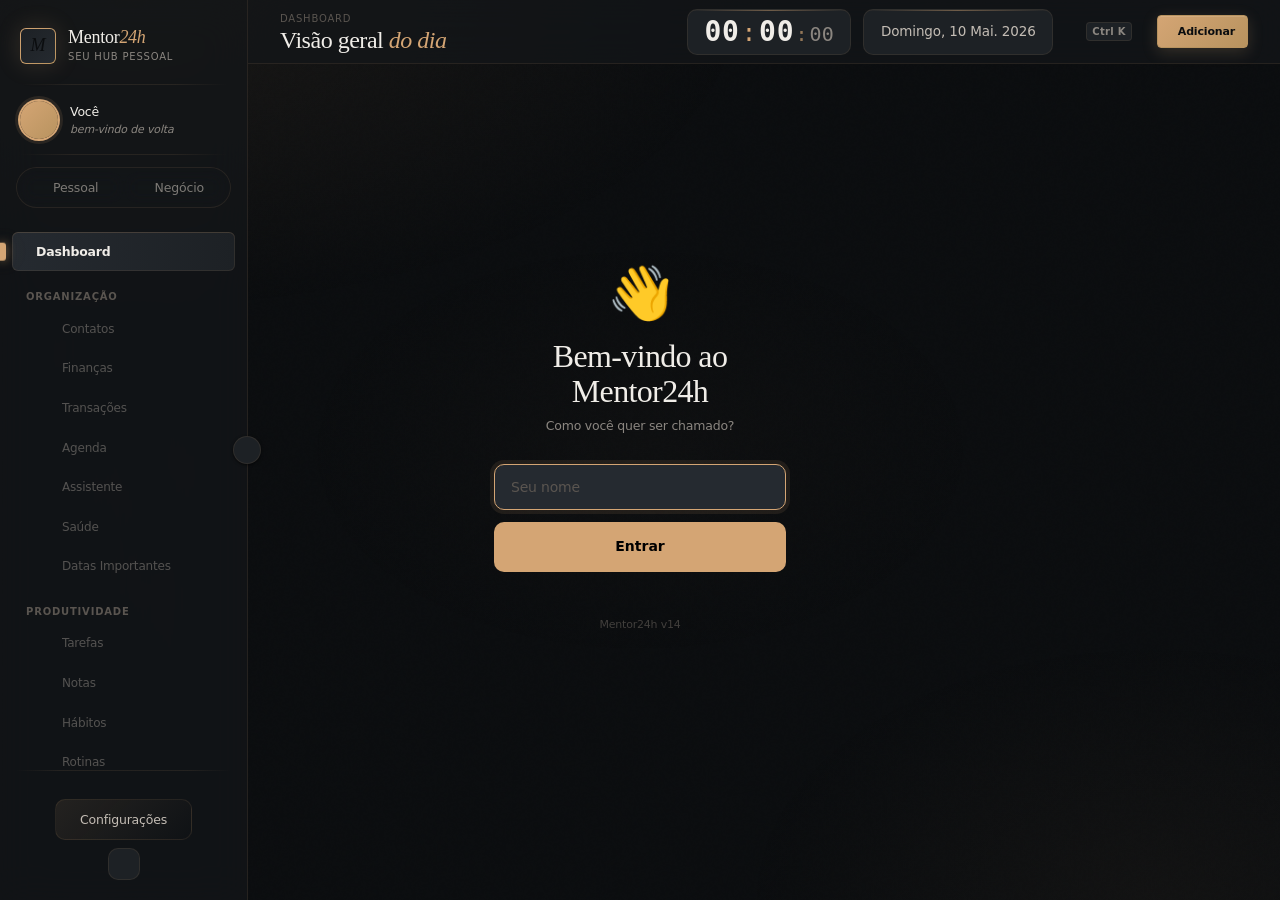
==== commit d7bf4079: "fix: cache-buster no cloud.js (servia versão velha do cache HTTP) cloud.js e notifications.js não ti" ====
--- a/index.html
+++ b/index.html
@@ -736,7 +736,7 @@
       Entrar
     </button>
     <p id="cloud-setup-err" style="color:#ef4444; font-size:var(--t-xs); min-height:16px; margin:0;"></p>
-    <p style="color:var(--text-4); font-size:11px; margin:20px 0 0; opacity:.7;">Mentor24h v13</p>
+    <p style="color:var(--text-4); font-size:11px; margin:20px 0 0; opacity:.7;">Mentor24h v14</p>
   </div>
 </div>
 
@@ -750,7 +750,7 @@
 
 <!-- ═══ SCRIPTS (ordem importa) ═══ -->
 <script src="js/supabase.min.js"></script>
-<script src="js/cloud.js"></script>
+<script src="js/cloud.js?v=14"></script>
 <script src="js/icons.js"></script>
 <script src="js/utils.js"></script>
 <script src="js/avatars.js"></script>
@@ -792,7 +792,7 @@
 <script src="js/clientes.js?v=8"></script>
 <script src="js/command-palette.js?v=8"></script>
 <script src="js/leo-data.js?v=8"></script>
-<script src="js/notifications.js"></script>
+<script src="js/notifications.js?v=14"></script>
 <script src="js/app.js?v=14"></script>
 
 <!-- Sidebar dot indicator — carrega após app.js ter definido o item ativo -->
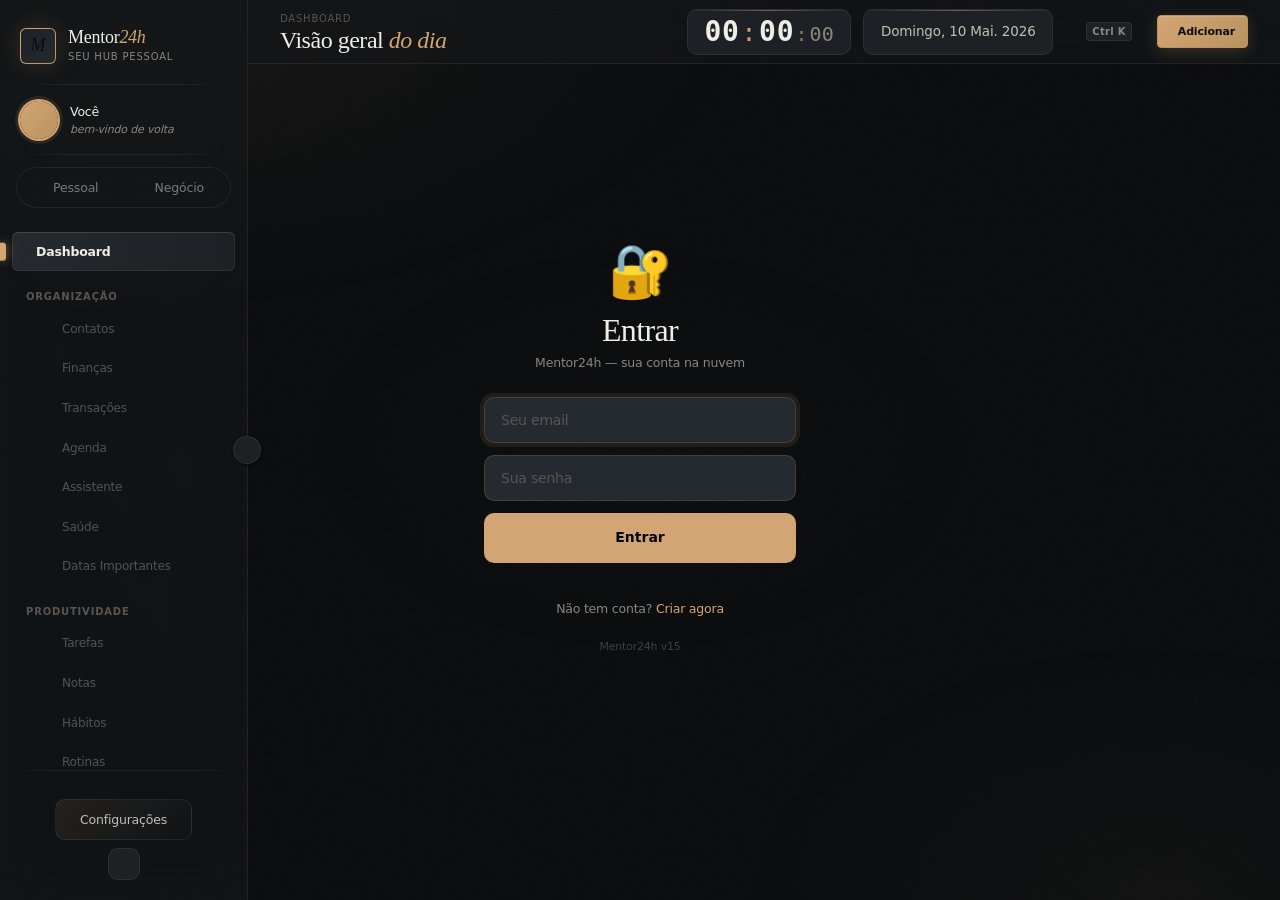
==== commit 2193e188: "feat: login real por email/senha com Supabase Auth Substitui o sistema de nome no localStorage (que " ====
--- a/index.html
+++ b/index.html
@@ -664,6 +664,24 @@
               <div class="cfg-action-info">
                 <span class="cfg-action-label">Apagar todos os dados</span>
                 <span class="cfg-action-sub">Ação irreversível — reinicia o app</span>
+              </div>
+              <span data-icon="chevron-right" data-size="14" class="cfg-action-arrow"></span>
+            </button>
+          </div>
+        </div>
+
+        <!-- SEÇÃO: Conta -->
+        <div class="cfg-card">
+          <div class="cfg-card-head">
+            <span class="cfg-card-icon cfg-icon-blue" data-icon="user" data-size="16"></span>
+            <h3 class="cfg-card-title">Conta</h3>
+          </div>
+          <div class="cfg-card-body">
+            <button class="cfg-action-row" onclick="Auth.logout()">
+              <span class="cfg-action-icon cfg-icon-amber" data-icon="log-out" data-size="16"></span>
+              <div class="cfg-action-info">
+                <span class="cfg-action-label">Sair da conta</span>
+                <span class="cfg-action-sub">Encerrar sessão neste dispositivo</span>
               </div>
               <span data-icon="chevron-right" data-size="14" class="cfg-action-arrow"></span>
             </button>
@@ -721,22 +739,38 @@
   </div>
 </div>
 
-<!-- ═══ CLOUD SETUP — Tela de boas-vindas (primeiro acesso) ═══ -->
-<div id="cloud-setup-overlay" style="display:none; position:fixed; inset:0; background:var(--bg-base); z-index:9999; align-items:center; justify-content:center; flex-direction:column;">
-  <div style="text-align:center; max-width:340px; width:100%; padding:0 24px; box-sizing:border-box;">
-    <div style="font-size:52px; margin-bottom:20px; line-height:1;">👋</div>
-    <h2 style="font-family:var(--font-display); font-size:var(--t-2xl); color:var(--text-1); margin:0 0 8px; font-weight:500;">Bem-vindo ao Mentor24h</h2>
-    <p style="color:var(--text-3); font-size:var(--t-sm); margin:0 0 28px; line-height:1.5;">Como você quer ser chamado?</p>
-    <input id="cloud-setup-nome" type="text" placeholder="Seu nome" autocomplete="off"
-      style="width:100%; box-sizing:border-box; padding:14px 16px; background:var(--surface-3); border:1px solid var(--line-3); border-radius:var(--r-md); color:var(--text-1); font-family:var(--font-body); font-size:var(--t-base); outline:none; margin-bottom:12px; transition:border-color 150ms;"
-      onfocus="this.style.borderColor='var(--color-gold)'"
-      onblur="this.style.borderColor='var(--line-3)'">
-    <button id="cloud-setup-btn"
-      style="width:100%; padding:14px; background:var(--color-gold); border:none; border-radius:var(--r-md); color:#000; font-family:var(--font-body); font-weight:700; font-size:var(--t-base); cursor:pointer; margin-bottom:8px;">
+<!-- ═══ AUTH — Tela de login / cadastro ═══ -->
+<div id="auth-overlay" style="display:none; position:fixed; inset:0; background:var(--bg-base); z-index:9999; align-items:center; justify-content:center; flex-direction:column;">
+  <div style="text-align:center; max-width:360px; width:100%; padding:0 24px; box-sizing:border-box;">
+    <div style="font-size:52px; margin-bottom:16px; line-height:1;">🔐</div>
+    <h2 id="auth-title" style="font-family:var(--font-display); font-size:var(--t-2xl); color:var(--text-1); margin:0 0 6px; font-weight:500;">Entrar</h2>
+    <p style="color:var(--text-3); font-size:var(--t-sm); margin:0 0 24px; line-height:1.5;">Mentor24h — sua conta na nuvem</p>
+
+    <div id="auth-nome-wrap" style="display:none;">
+      <input id="auth-nome" type="text" placeholder="Seu nome" autocomplete="name"
+        style="width:100%; box-sizing:border-box; padding:14px 16px; background:var(--surface-3); border:1px solid var(--line-3); border-radius:var(--r-md); color:var(--text-1); font-family:var(--font-body); font-size:var(--t-base); outline:none; margin-bottom:12px;">
+    </div>
+
+    <input id="auth-email" type="email" placeholder="Seu email" autocomplete="email" inputmode="email"
+      style="width:100%; box-sizing:border-box; padding:14px 16px; background:var(--surface-3); border:1px solid var(--line-3); border-radius:var(--r-md); color:var(--text-1); font-family:var(--font-body); font-size:var(--t-base); outline:none; margin-bottom:12px;">
+
+    <div style="position:relative; margin-bottom:12px;">
+      <input id="auth-senha" type="password" placeholder="Sua senha" autocomplete="current-password"
+        style="width:100%; box-sizing:border-box; padding:14px 46px 14px 16px; background:var(--surface-3); border:1px solid var(--line-3); border-radius:var(--r-md); color:var(--text-1); font-family:var(--font-body); font-size:var(--t-base); outline:none;">
+      <button id="auth-eye-btn" type="button" aria-label="Mostrar senha"
+        style="position:absolute; right:8px; top:50%; transform:translateY(-50%); background:none; border:none; padding:8px; cursor:pointer; color:var(--text-3); display:flex; align-items:center;">
+        <span id="auth-eye" data-icon="eye" data-size="18"></span>
+      </button>
+    </div>
+
+    <button id="auth-submit"
+      style="width:100%; padding:14px; background:var(--color-gold); border:none; border-radius:var(--r-md); color:#000; font-family:var(--font-body); font-weight:700; font-size:var(--t-base); cursor:pointer; margin-bottom:10px;">
       Entrar
     </button>
-    <p id="cloud-setup-err" style="color:#ef4444; font-size:var(--t-xs); min-height:16px; margin:0;"></p>
-    <p style="color:var(--text-4); font-size:11px; margin:20px 0 0; opacity:.7;">Mentor24h v14</p>
+
+    <p id="auth-msg" style="color:#ef4444; font-size:var(--t-xs); min-height:18px; margin:0 0 8px; line-height:1.4;"></p>
+    <p id="auth-toggle-text" style="color:var(--text-3); font-size:var(--t-sm); margin:0;">Não tem conta? <a id="auth-toggle-link" href="#" style="color:var(--color-gold); text-decoration:none;">Criar agora</a></p>
+    <p style="color:var(--text-4); font-size:11px; margin:20px 0 0; opacity:.7;">Mentor24h v15</p>
   </div>
 </div>
 
@@ -750,8 +784,9 @@
 
 <!-- ═══ SCRIPTS (ordem importa) ═══ -->
 <script src="js/supabase.min.js"></script>
-<script src="js/cloud.js?v=14"></script>
-<script src="js/icons.js"></script>
+<script src="js/cloud.js?v=15"></script>
+<script src="js/auth.js?v=15"></script>
+<script src="js/icons.js?v=15"></script>
 <script src="js/utils.js"></script>
 <script src="js/avatars.js"></script>
 <script src="js/db.js"></script>
@@ -792,8 +827,8 @@
 <script src="js/clientes.js?v=8"></script>
 <script src="js/command-palette.js?v=8"></script>
 <script src="js/leo-data.js?v=8"></script>
-<script src="js/notifications.js?v=14"></script>
-<script src="js/app.js?v=14"></script>
+<script src="js/notifications.js?v=15"></script>
+<script src="js/app.js?v=15"></script>
 
 <!-- Sidebar dot indicator — carrega após app.js ter definido o item ativo -->
 <script src="js/sidebar-dot.js"></script>
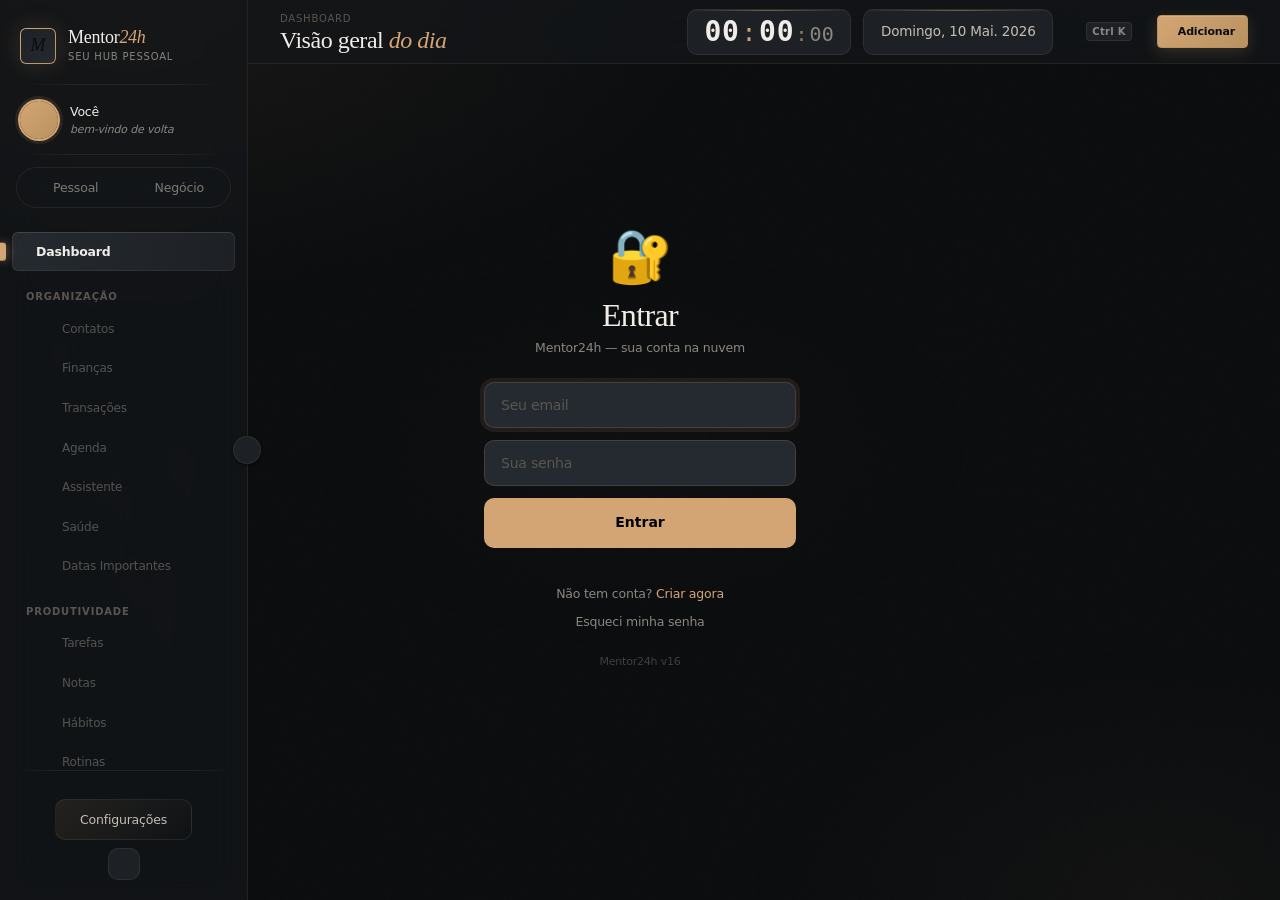
==== commit 85f5b815: "feat(auth): recuperação de senha + wrappers de campo - Tela "Esqueci minha senha": envia link via Su" ====
--- a/index.html
+++ b/index.html
@@ -751,10 +751,12 @@
         style="width:100%; box-sizing:border-box; padding:14px 16px; background:var(--surface-3); border:1px solid var(--line-3); border-radius:var(--r-md); color:var(--text-1); font-family:var(--font-body); font-size:var(--t-base); outline:none; margin-bottom:12px;">
     </div>
 
-    <input id="auth-email" type="email" placeholder="Seu email" autocomplete="email" inputmode="email"
-      style="width:100%; box-sizing:border-box; padding:14px 16px; background:var(--surface-3); border:1px solid var(--line-3); border-radius:var(--r-md); color:var(--text-1); font-family:var(--font-body); font-size:var(--t-base); outline:none; margin-bottom:12px;">
-
-    <div style="position:relative; margin-bottom:12px;">
+    <div id="auth-email-wrap">
+      <input id="auth-email" type="email" placeholder="Seu email" autocomplete="email" inputmode="email"
+        style="width:100%; box-sizing:border-box; padding:14px 16px; background:var(--surface-3); border:1px solid var(--line-3); border-radius:var(--r-md); color:var(--text-1); font-family:var(--font-body); font-size:var(--t-base); outline:none; margin-bottom:12px;">
+    </div>
+
+    <div id="auth-senha-wrap" style="position:relative; margin-bottom:12px;">
       <input id="auth-senha" type="password" placeholder="Sua senha" autocomplete="current-password"
         style="width:100%; box-sizing:border-box; padding:14px 46px 14px 16px; background:var(--surface-3); border:1px solid var(--line-3); border-radius:var(--r-md); color:var(--text-1); font-family:var(--font-body); font-size:var(--t-base); outline:none;">
       <button id="auth-eye-btn" type="button" aria-label="Mostrar senha"
@@ -770,7 +772,8 @@
 
     <p id="auth-msg" style="color:#ef4444; font-size:var(--t-xs); min-height:18px; margin:0 0 8px; line-height:1.4;"></p>
     <p id="auth-toggle-text" style="color:var(--text-3); font-size:var(--t-sm); margin:0;">Não tem conta? <a id="auth-toggle-link" href="#" style="color:var(--color-gold); text-decoration:none;">Criar agora</a></p>
-    <p style="color:var(--text-4); font-size:11px; margin:20px 0 0; opacity:.7;">Mentor24h v15</p>
+    <p id="auth-forgot-wrap" style="margin:8px 0 0;"><a id="auth-forgot-link" href="#" style="color:var(--text-3); font-size:var(--t-sm); text-decoration:none;">Esqueci minha senha</a></p>
+    <p style="color:var(--text-4); font-size:11px; margin:20px 0 0; opacity:.7;">Mentor24h v16</p>
   </div>
 </div>
 
@@ -785,7 +788,7 @@
 <!-- ═══ SCRIPTS (ordem importa) ═══ -->
 <script src="js/supabase.min.js"></script>
 <script src="js/cloud.js?v=15"></script>
-<script src="js/auth.js?v=15"></script>
+<script src="js/auth.js?v=16"></script>
 <script src="js/icons.js?v=15"></script>
 <script src="js/utils.js"></script>
 <script src="js/avatars.js"></script>
@@ -828,7 +831,7 @@
 <script src="js/command-palette.js?v=8"></script>
 <script src="js/leo-data.js?v=8"></script>
 <script src="js/notifications.js?v=15"></script>
-<script src="js/app.js?v=15"></script>
+<script src="js/app.js?v=16"></script>
 
 <!-- Sidebar dot indicator — carrega após app.js ter definido o item ativo -->
 <script src="js/sidebar-dot.js"></script>
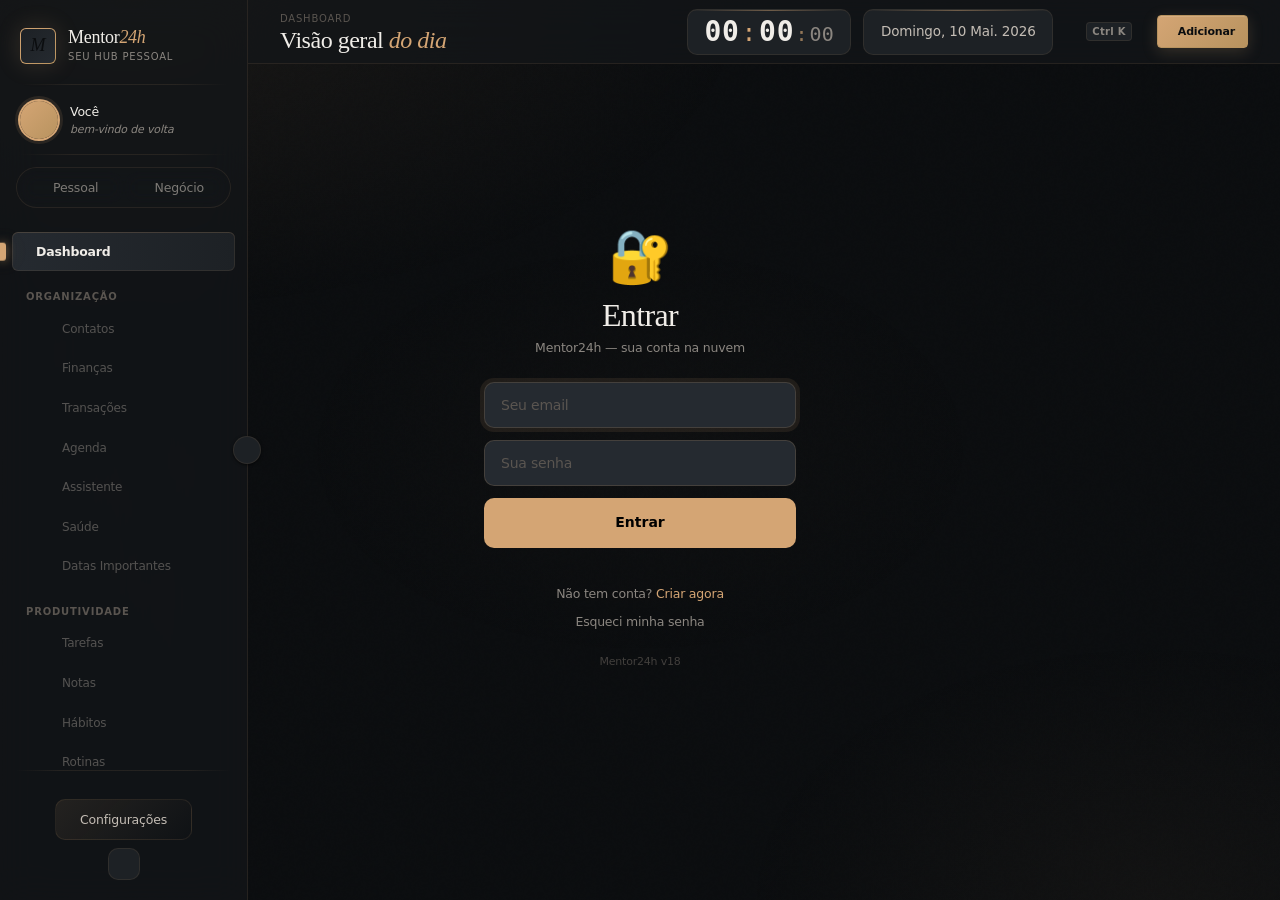
==== commit 87111e2e: "fix(perfil): usa nome do cadastro e remove "Léo" fixo - saudação: fallback 'Léo' → 'Você' (app.js, d" ====
--- a/index.html
+++ b/index.html
@@ -25,7 +25,7 @@
   <link rel="stylesheet" href="css/sidebar.css?v=4">
   <link rel="stylesheet" href="css/dashboard-pessoal.css?v=1">
   <link rel="stylesheet" href="css/painel-negocio.css?v=2">
-  <link rel="stylesheet" href="css/medicamentos.css">
+  <link rel="stylesheet" href="css/medicamentos.css?v=2">
   <link rel="stylesheet" href="css/print.css">
   <link rel="manifest" href="manifest.json">
   <link rel="apple-touch-icon" href="data:image/svg+xml,%3Csvg xmlns='http://www.w3.org/2000/svg' viewBox='0 0 192 192'%3E%3Crect width='192' height='192' rx='32' fill='%230B0D0F'/%3E%3Ctext x='50%25' y='56%25' dominant-baseline='middle' text-anchor='middle' font-family='serif' font-size='120' font-weight='bold' fill='%23D4A574'%3EM%3C/text%3E%3C/svg%3E">
@@ -773,7 +773,7 @@
     <p id="auth-msg" style="color:#ef4444; font-size:var(--t-xs); min-height:18px; margin:0 0 8px; line-height:1.4;"></p>
     <p id="auth-toggle-text" style="color:var(--text-3); font-size:var(--t-sm); margin:0;">Não tem conta? <a id="auth-toggle-link" href="#" style="color:var(--color-gold); text-decoration:none;">Criar agora</a></p>
     <p id="auth-forgot-wrap" style="margin:8px 0 0;"><a id="auth-forgot-link" href="#" style="color:var(--text-3); font-size:var(--t-sm); text-decoration:none;">Esqueci minha senha</a></p>
-    <p style="color:var(--text-4); font-size:11px; margin:20px 0 0; opacity:.7;">Mentor24h v16</p>
+    <p style="color:var(--text-4); font-size:11px; margin:20px 0 0; opacity:.7;">Mentor24h v18</p>
   </div>
 </div>
 
@@ -787,12 +787,12 @@
 
 <!-- ═══ SCRIPTS (ordem importa) ═══ -->
 <script src="js/supabase.min.js"></script>
-<script src="js/cloud.js?v=15"></script>
+<script src="js/cloud.js?v=18"></script>
 <script src="js/auth.js?v=16"></script>
 <script src="js/icons.js?v=15"></script>
 <script src="js/utils.js"></script>
 <script src="js/avatars.js"></script>
-<script src="js/db.js"></script>
+<script src="js/db.js?v=18"></script>
 <script src="js/repository.js"></script>
 <script src="js/toast.js"></script>
 <script src="js/theme.js"></script>
@@ -807,7 +807,7 @@
 <script src="js/modules/datas-importantes.js?v=1"></script>
 <script src="js/modules/rotinas.js?v=1"></script>
 <script src="js/modules/estudos.js?v=1"></script>
-<script src="js/modules/dashboard-pessoal.js?v=2"></script>
+<script src="js/modules/dashboard-pessoal.js?v=18"></script>
 <script src="js/modules/relatorios.js?v=1"></script>
 <script src="js/modules/assistente.js?v=1"></script>
 <script src="js/dashboard.js?v=8"></script>
@@ -821,7 +821,7 @@
 <script src="js/llm.js?v=8"></script>
 <script src="js/chat-wa.js?v=8"></script>
 <script src="js/agenda.js?v=8"></script>
-<script src="js/medicamentos.js?v=8"></script>
+<script src="js/medicamentos.js?v=9"></script>
 <script src="js/tarefas.js?v=8"></script>
 <script src="js/contatos.js?v=10"></script>
 <script src="js/produtos.js?v=8"></script>
@@ -829,9 +829,9 @@
 <script src="js/estoque.js?v=8"></script>
 <script src="js/clientes.js?v=8"></script>
 <script src="js/command-palette.js?v=8"></script>
-<script src="js/leo-data.js?v=8"></script>
+<script src="js/leo-data.js?v=18"></script>
 <script src="js/notifications.js?v=15"></script>
-<script src="js/app.js?v=16"></script>
+<script src="js/app.js?v=18"></script>
 
 <!-- Sidebar dot indicator — carrega após app.js ter definido o item ativo -->
 <script src="js/sidebar-dot.js"></script>
--- a/css/medicamentos.css
+++ b/css/medicamentos.css
@@ -739,76 +739,14 @@
 .wiz-counter-val  { font-family: var(--font-mono); font-size: var(--t-xl); font-weight: 700; color: var(--text-1); min-width: 40px; text-align: center; }
 .wiz-counter-unit { font-size: var(--t-sm); color: var(--text-4); }
 
-/* Drum picker (iOS-style time wheel) */
-.wiz-drum {
-  display: flex;
-  align-items: center;
-  gap: var(--s-2);
-  user-select: none;
-}
-.drum-col {
-  display: flex;
-  flex-direction: column;
-  align-items: center;
-  gap: 2px;
-}
-.drum-arr {
-  width: 28px;
-  height: 22px;
-  background: none;
-  border: none;
-  color: var(--text-4);
-  font-size: 10px;
-  cursor: pointer;
-  border-radius: var(--r-sm);
-  display: flex;
-  align-items: center;
-  justify-content: center;
-  transition: color var(--d-fast), background var(--d-fast);
-  line-height: 1;
-}
-.drum-arr:hover { color: var(--color-gold); background: var(--color-gold-subtle); }
-.drum-win {
-  width: 36px;
-  overflow: hidden;
-  display: flex;
-  flex-direction: column;
-  border: 1px solid var(--line-3);
-  border-radius: var(--r-md);
-  background: var(--surface-2);
-}
-.drum-cell {
-  height: 32px;
-  display: flex;
-  align-items: center;
-  justify-content: center;
-  font-family: var(--font-mono);
-  font-size: var(--t-base);
-  font-weight: 600;
-  transition: color var(--d-fast);
-}
-.drum-cell.sel {
-  color: var(--color-gold);
-  background: var(--color-gold-subtle);
-  font-size: var(--t-md);
-}
-.drum-cell.dim { color: var(--text-4); font-size: var(--t-xs); }
-.drum-colon {
+/* Seletor de hora — input type=time nativo (abre o relógio do sistema) */
+.wiz-hora {
+  width: auto;
   font-family: var(--font-mono);
   font-size: var(--t-lg);
-  font-weight: 700;
-  color: var(--text-3);
-  padding-bottom: 4px;
-}
-.drum-win.drum-bump-up  { animation: drum-bump-up  160ms ease-out; }
-.drum-win.drum-bump-dn  { animation: drum-bump-dn  160ms ease-out; }
-@keyframes drum-bump-up {
-  0%   { transform: translateY(8px);  opacity: .5; }
-  100% { transform: translateY(0);    opacity: 1;  }
-}
-@keyframes drum-bump-dn {
-  0%   { transform: translateY(-8px); opacity: .5; }
-  100% { transform: translateY(0);    opacity: 1;  }
+  font-weight: 600;
+  letter-spacing: .02em;
+  color-scheme: dark;
 }
 
 /* Confirm screen */
